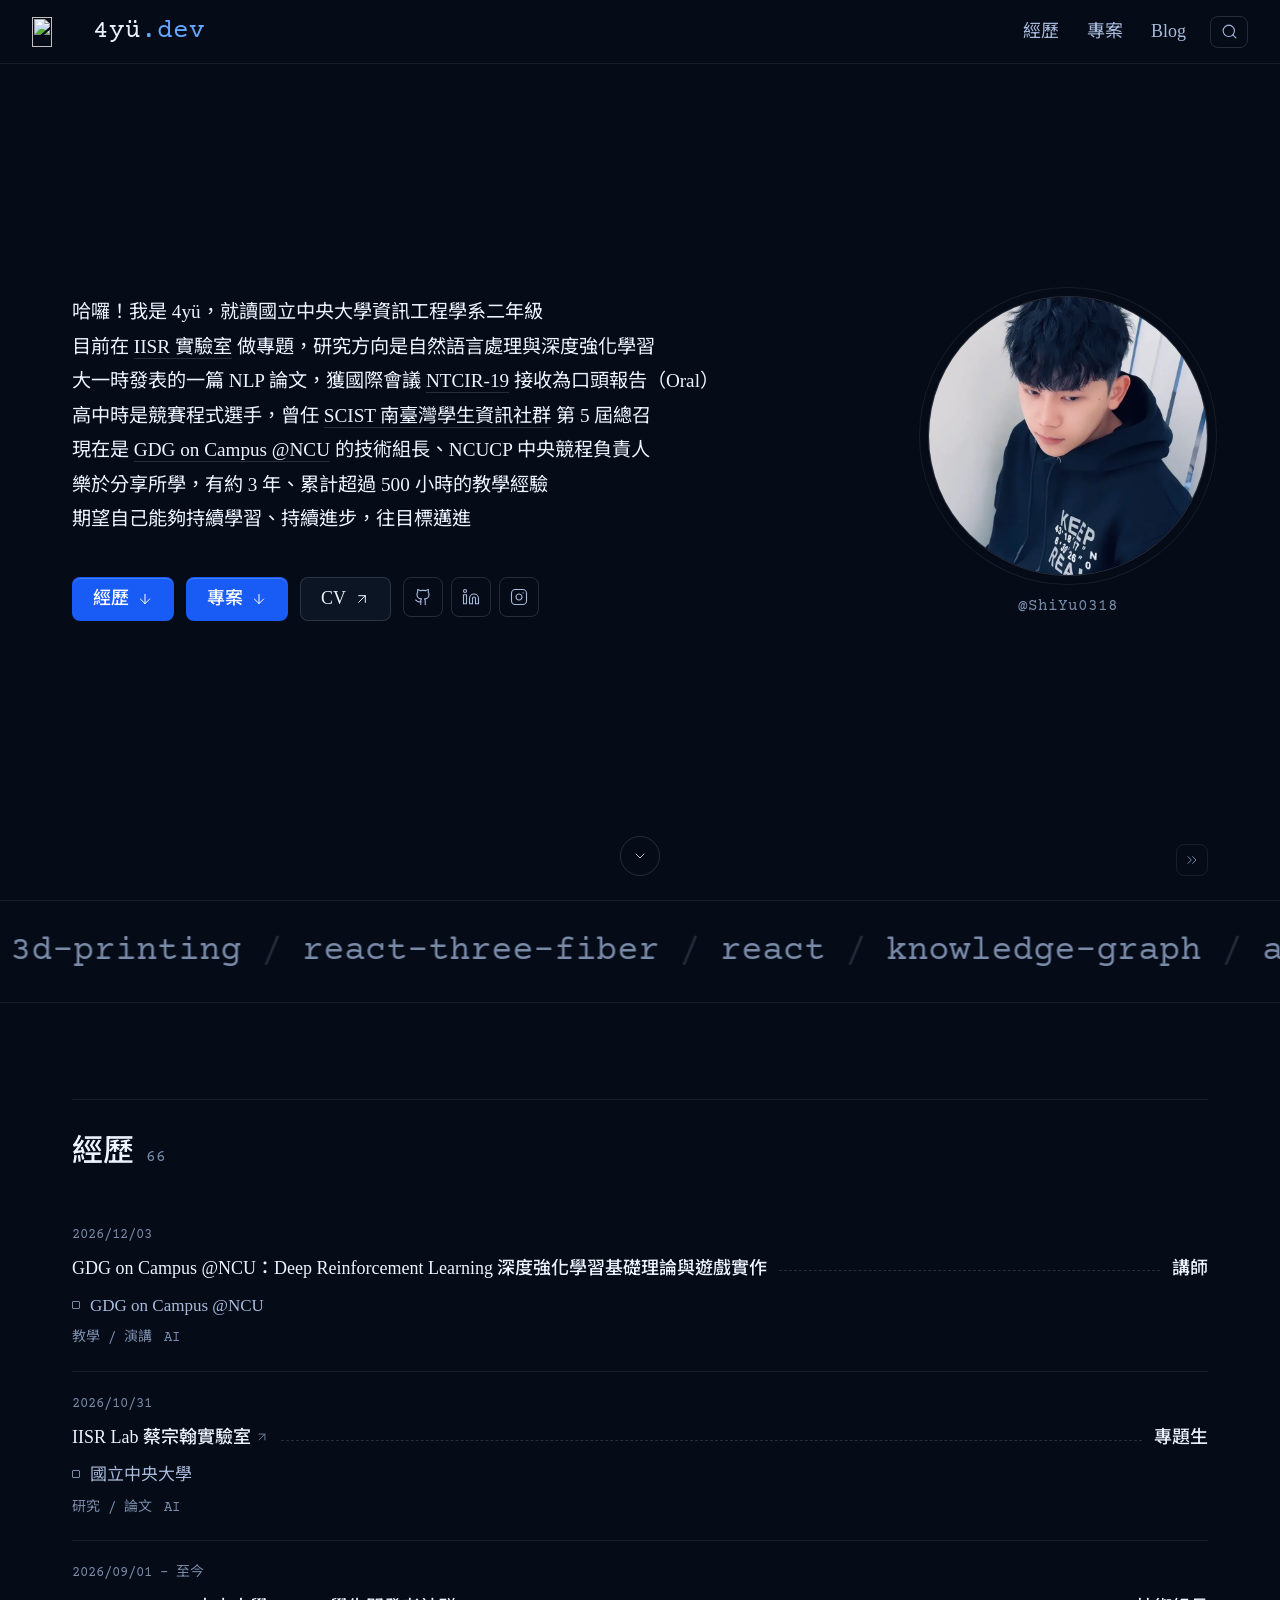
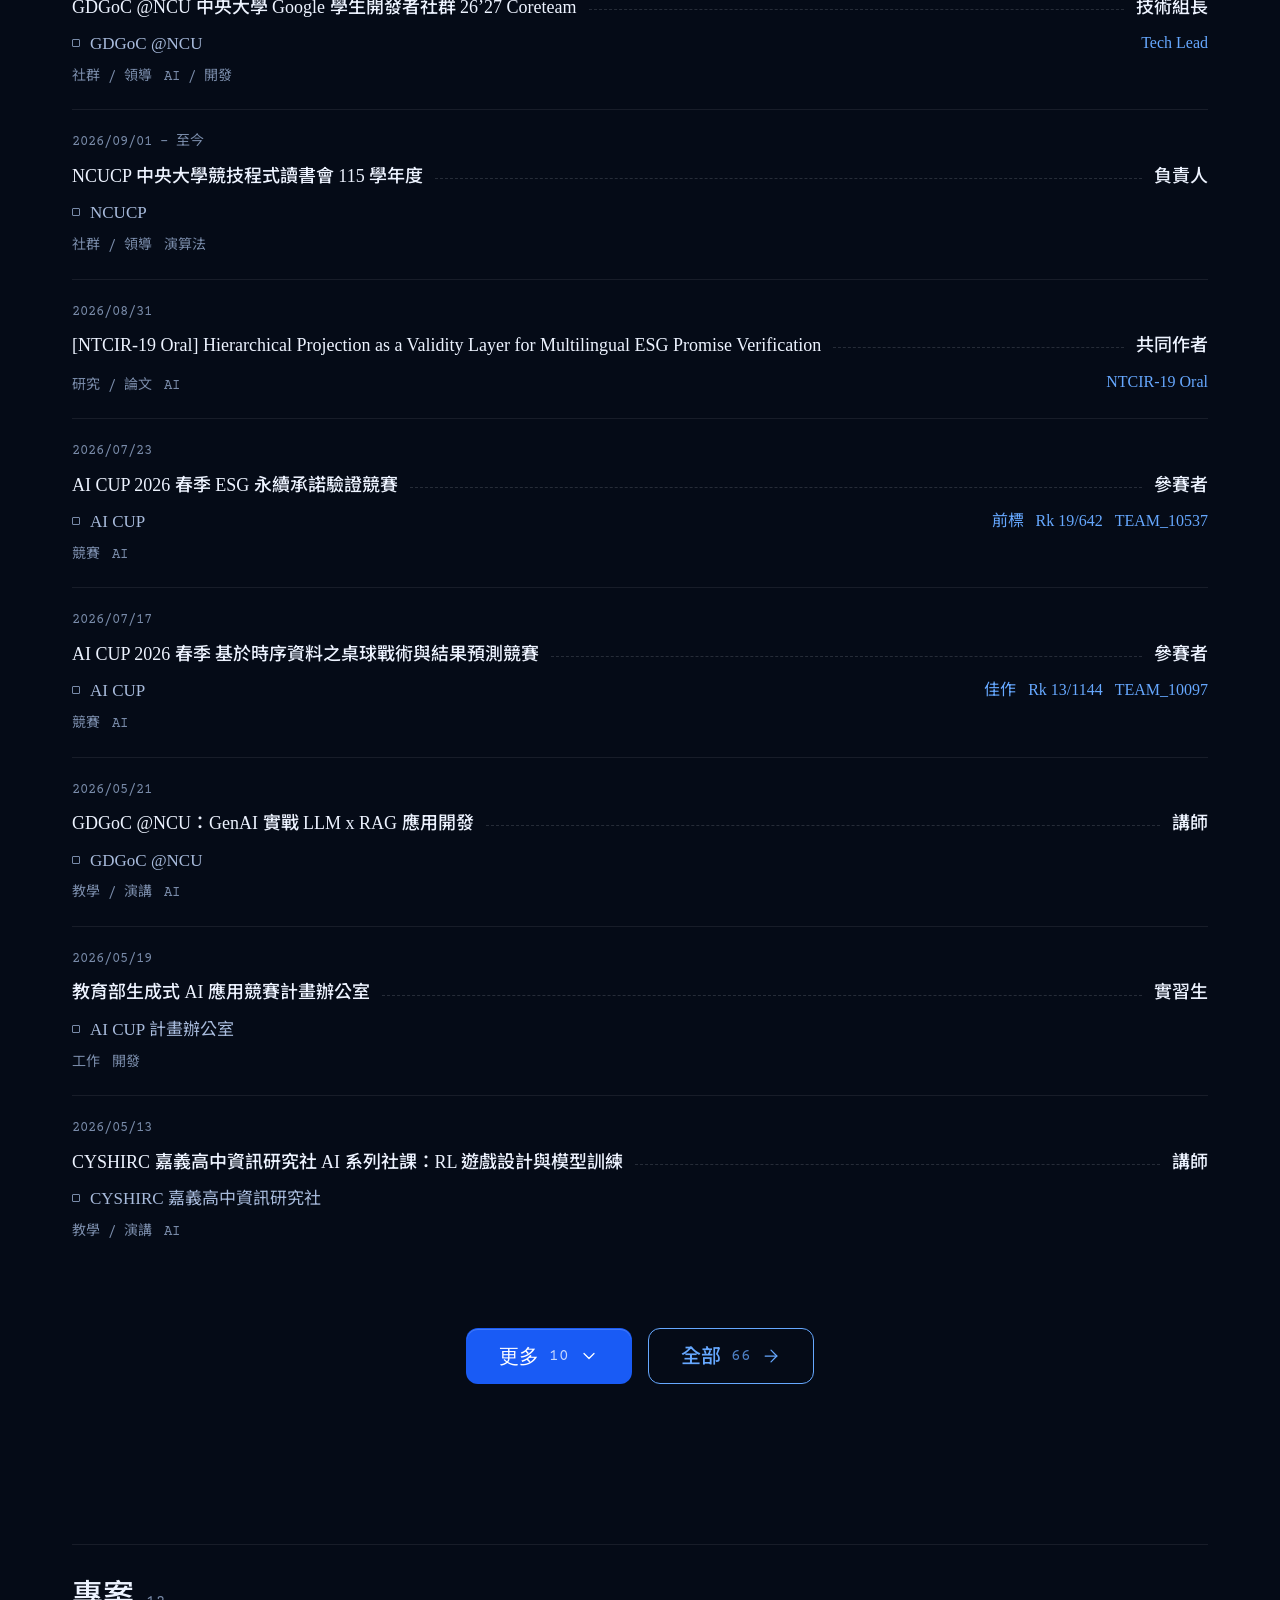
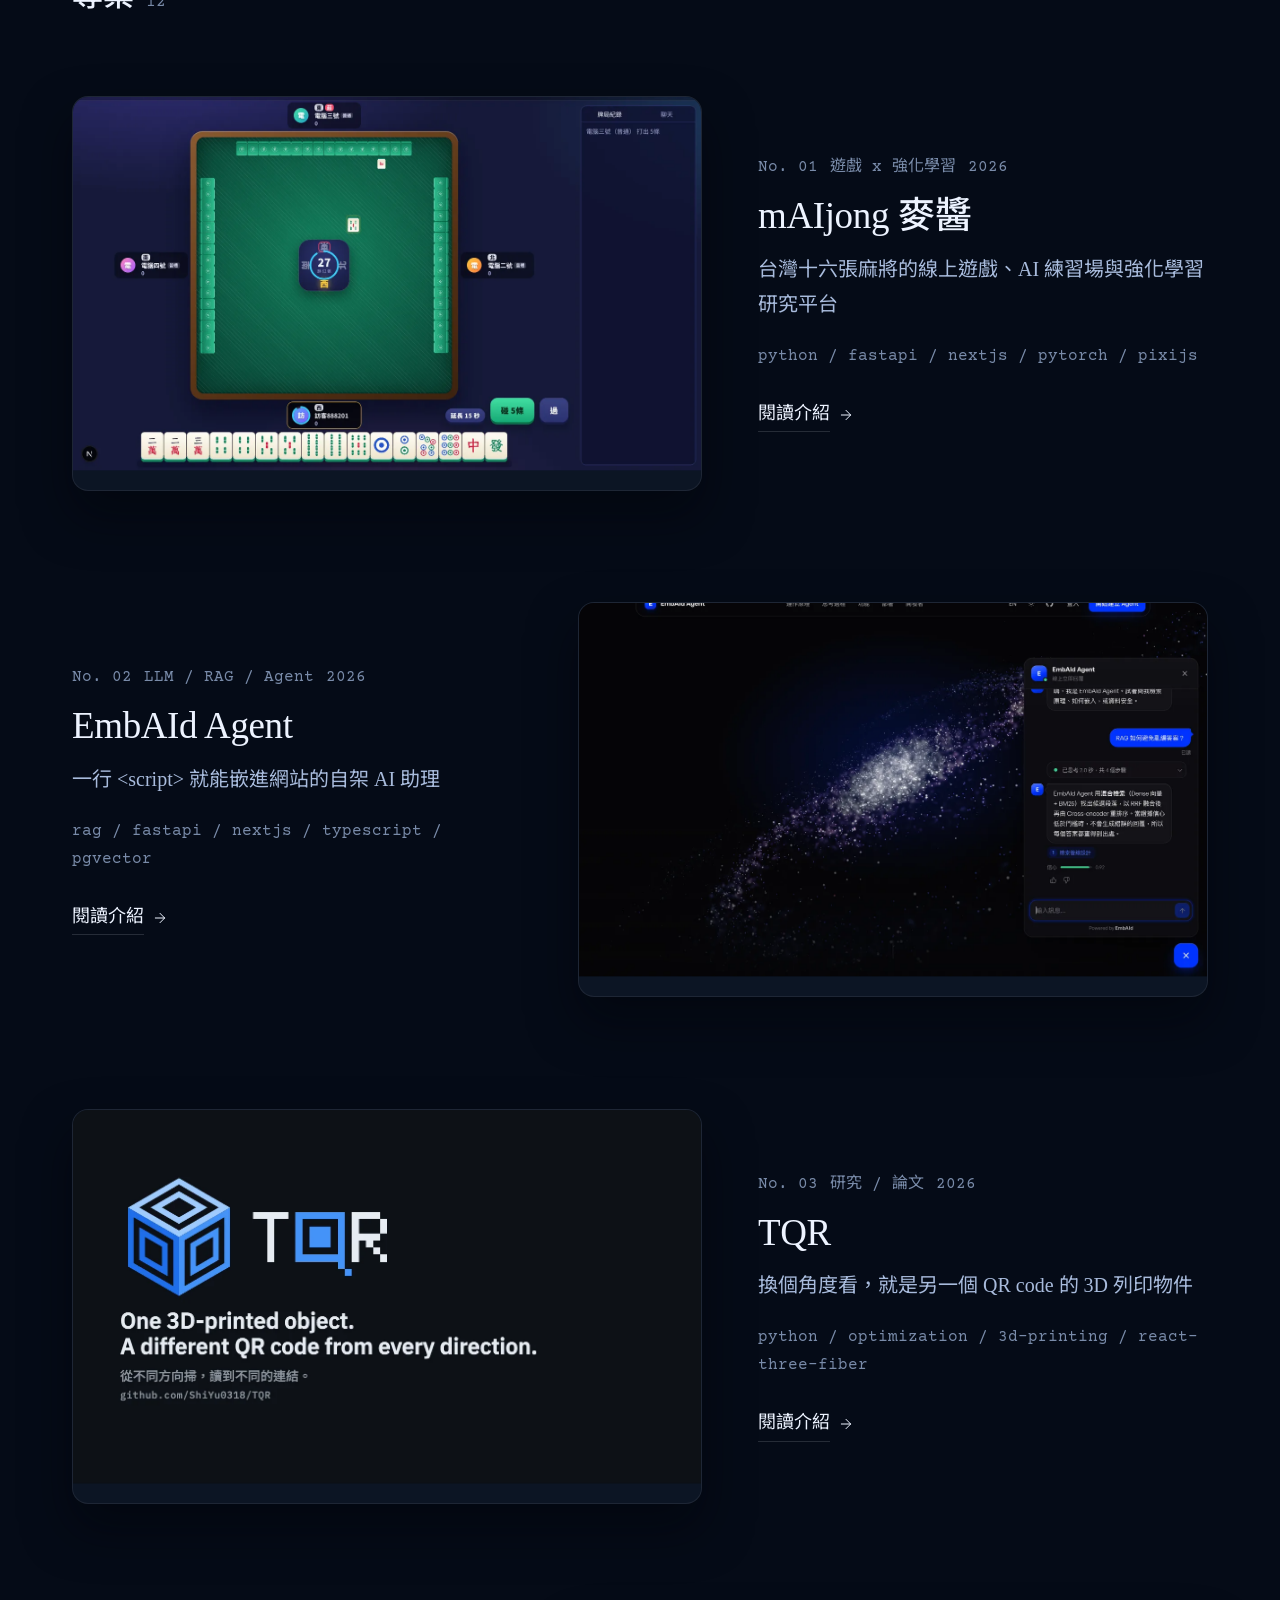
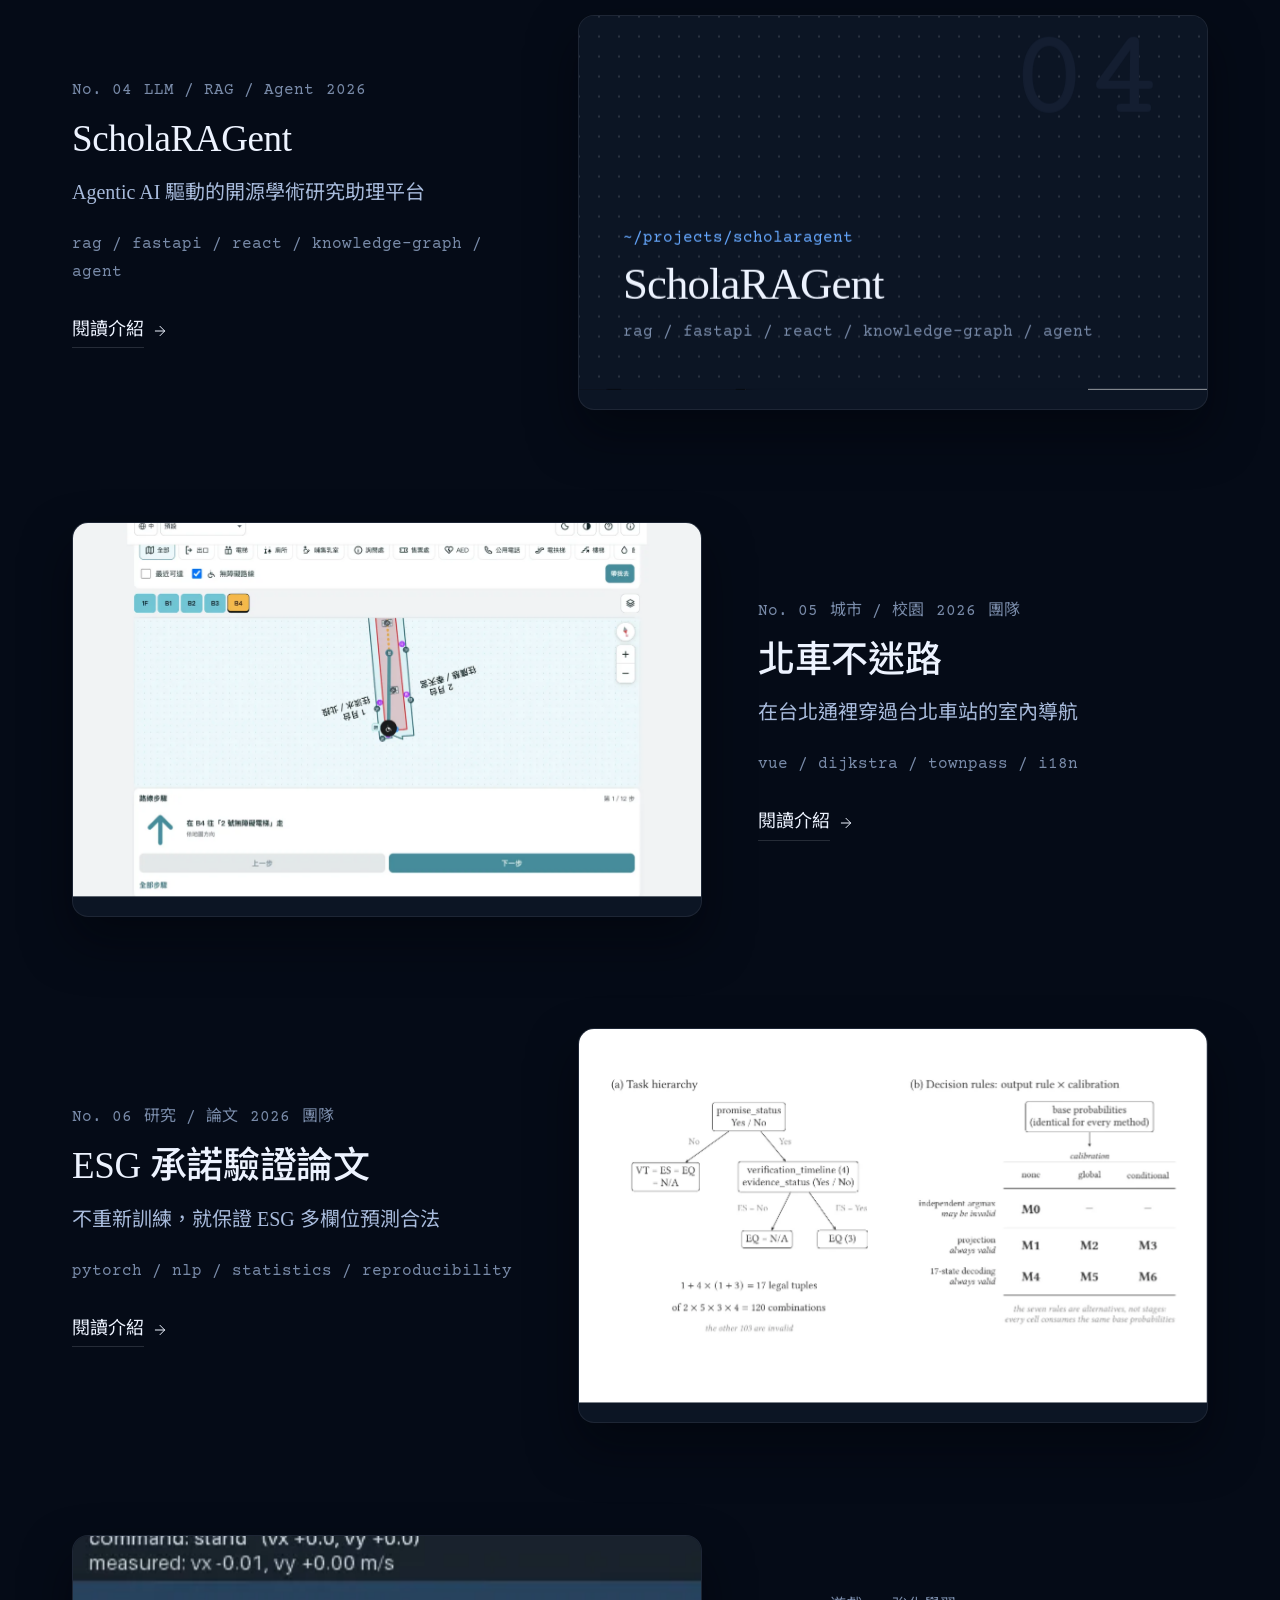
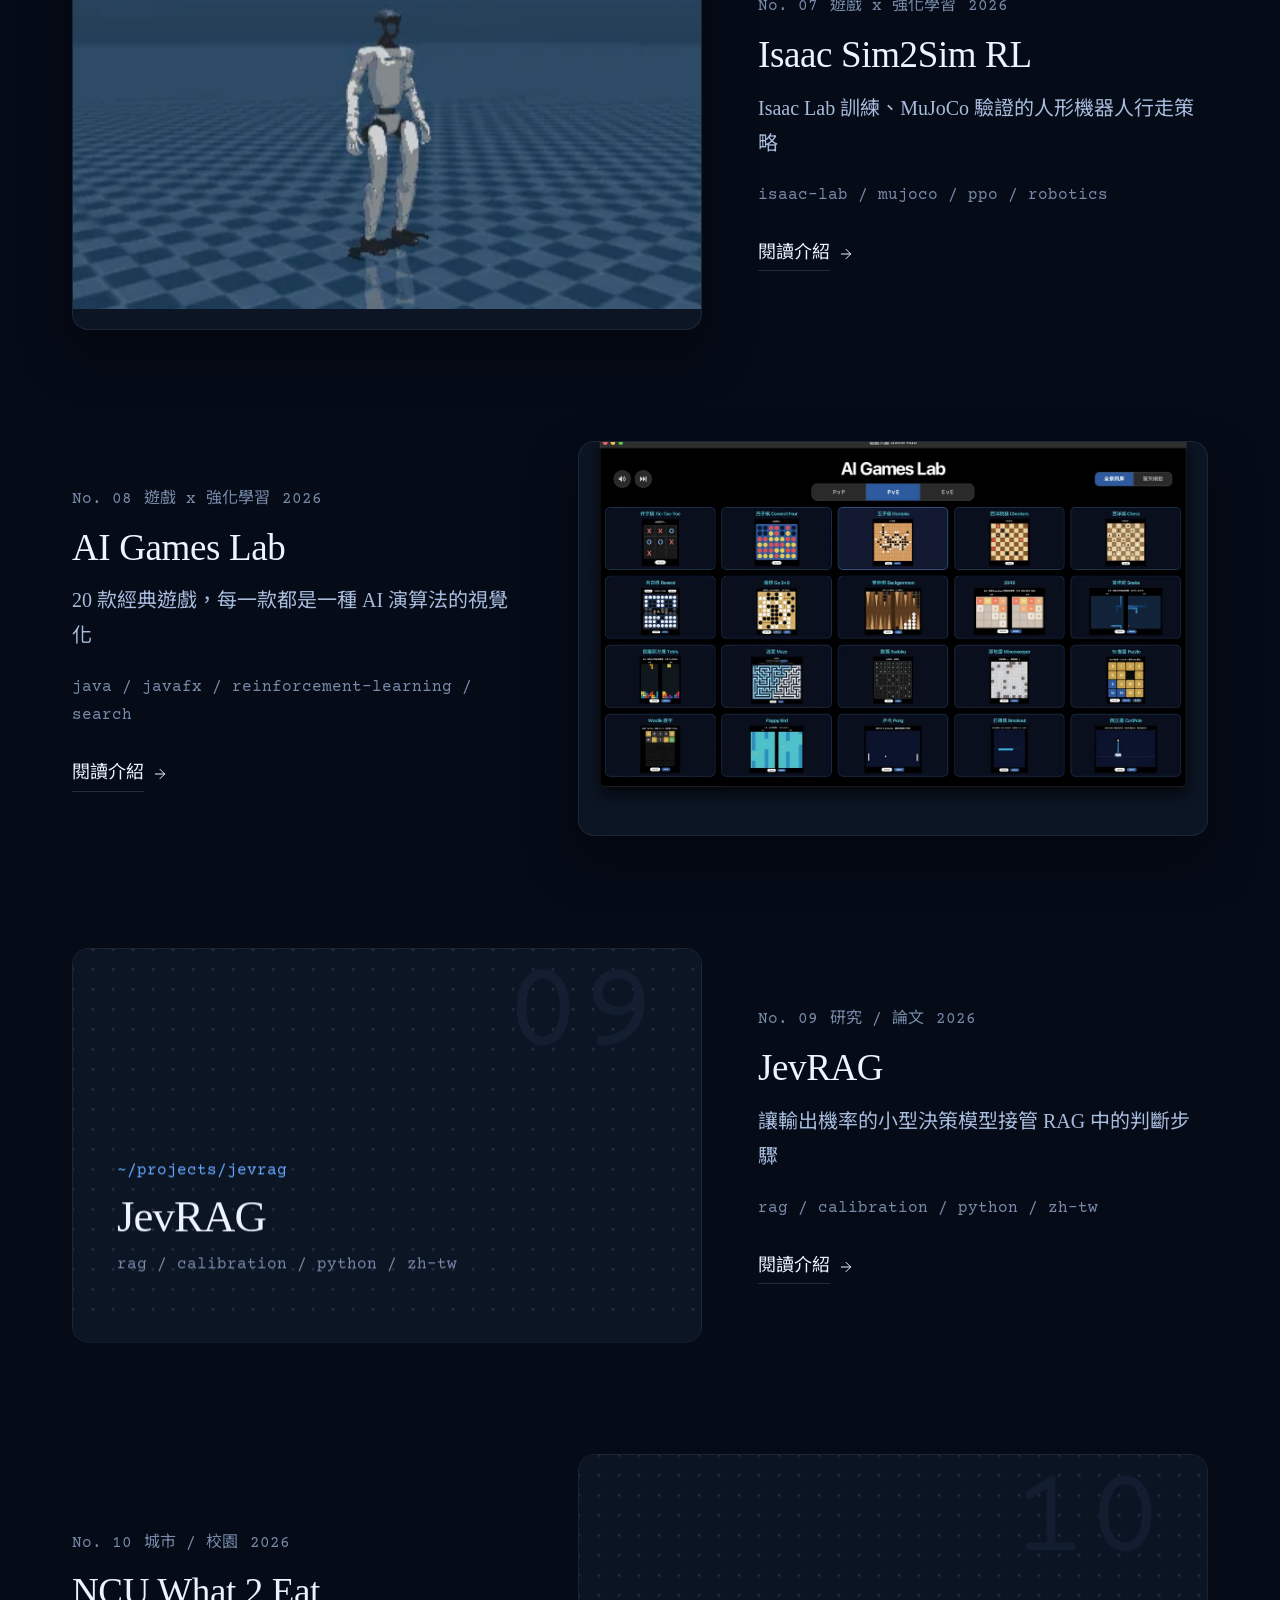
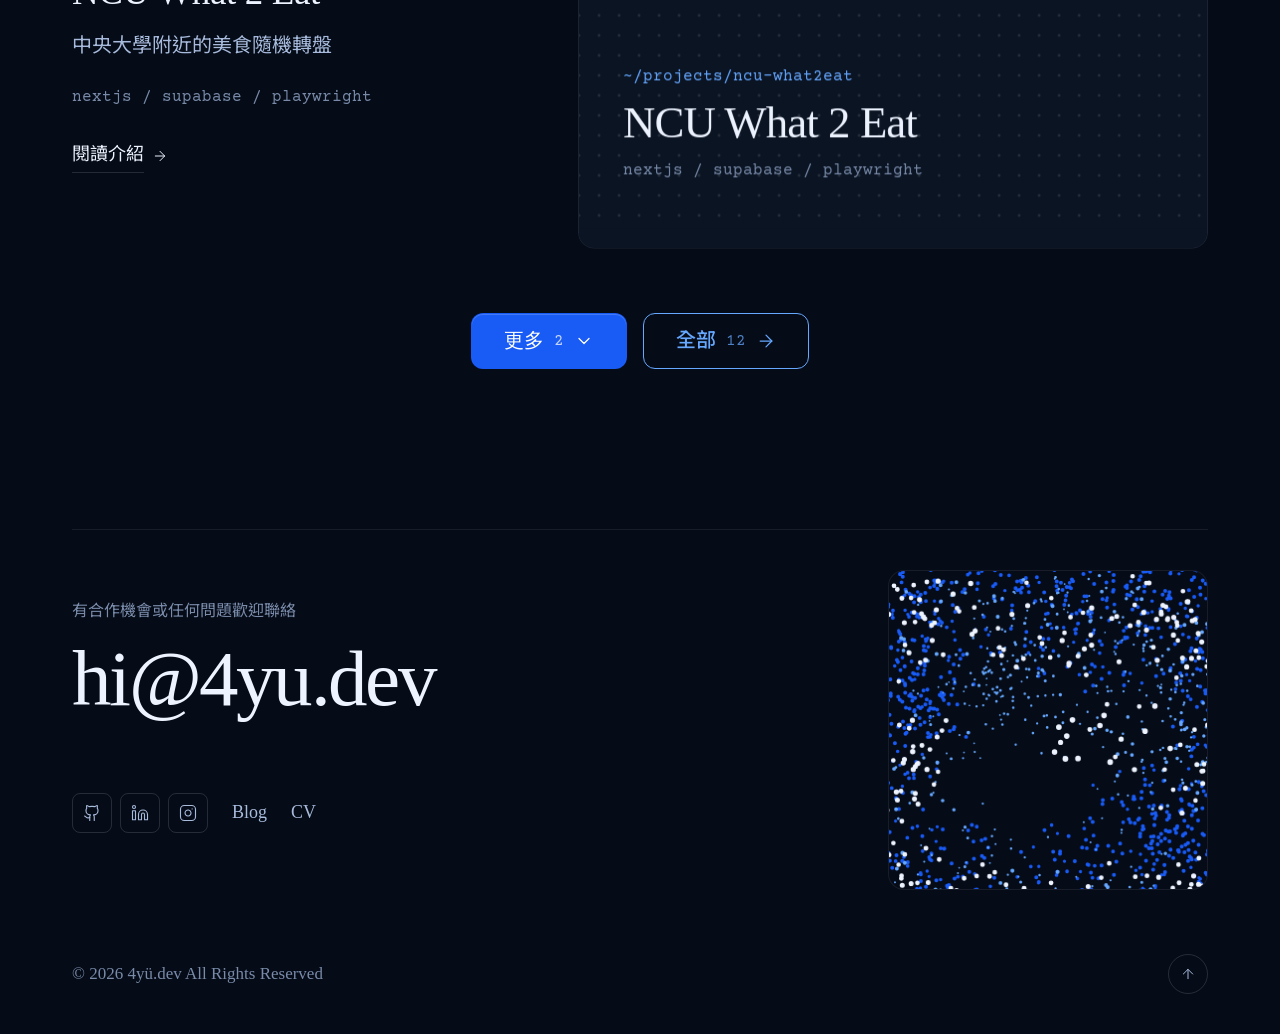
==== index.html @ 5d116c45 "brand: 4yü.dev with the blog's logo (header, curtain, favicon, loader, titles); larger search box wi" ====
<!DOCTYPE html>
<html lang="zh-Hant">
<head>
  <meta charset="UTF-8">
  <meta name="viewport" content="width=device-width, initial-scale=1">
  <title>4yü.dev</title>
  <meta name="description" content="4yü（ShiYu0318）的專案：強化學習、RAG、AI Agent、研究、城市與校園工具、教學。">
  <meta name="theme-color" content="#050b17">
  <link rel="icon" href="favicon.ico" sizes="any">
  <link rel="icon" type="image/png" href="content/img/profile/favicon-32.png" sizes="32x32">
  <link rel="apple-touch-icon" href="content/img/profile/favicon-180.png">
  <link rel="preconnect" href="https://fonts.googleapis.com">
  <link rel="stylesheet" href="https://fonts.googleapis.com/css2?family=Courier+Prime&family=Noto+Sans+TC:wght@400;500&family=Tinos&display=swap">
  <link rel="stylesheet" href="assets/style.css">
  <script>/* 第一次進站：先蓋住畫面，等 app.js 的點陣加載動畫接手（AGENTS.md §6.5） */try{if(!sessionStorage.getItem("loaded")&&!matchMedia("(prefers-reduced-motion: reduce)").matches)document.documentElement.classList.add("is-loading")}catch(e){}</script>
</head>
<body class="page-home">
  <div class="progress" aria-hidden="true"></div>
  <div class="curtain" aria-hidden="true"><span class="wordmark"><img class="wordmark-logo" src="content/img/profile/logo.webp" alt="" width="243" height="144"><span>4yü<span class="wordmark-tld">.dev</span></span></span></div>
  <div class="cursor" aria-hidden="true"><span class="cursor-dot"></span><span class="cursor-ring"><span class="cursor-label"></span></span></div>
  <header class="site-header">
    <a class="wordmark" href="index.html" aria-label="4yü.dev 首頁"><img class="wordmark-logo" src="content/img/profile/logo.webp" alt="" width="243" height="144"><span>4yü<span class="wordmark-tld">.dev</span></span></a>
    <nav class="nav" aria-label="主要連結">
      <span class="nav-hover" aria-hidden="true"></span>
      <a href="experience.html">經歷</a>
      <a href="projects.html">專案</a>
      <a href="https://blog.4yu.dev">Blog</a>
      <button class="search-trigger" type="button" data-palette-open aria-label="搜尋專案（⌘K）" title="搜尋專案（⌘K）"><svg class="icon" viewBox="0 0 24 24" aria-hidden="true"><circle cx="11" cy="11" r="8"/><path d="m21 21-4.3-4.3"/></svg></button>
    </nav>
  </header>

  <main>
    <section id="hero" class="hero" aria-label="自我介紹"></section>

    <div class="marquee" aria-hidden="true"><div class="marquee-track"></div></div>

    <section id="experience" class="exp-preview" aria-labelledby="exp-title">
      <div class="projects-head">
        <h2 id="exp-title">經歷 <span id="exp-count" class="meta"></span></h2>
      </div>
      <ol id="exp-latest" class="exp-list"></ol>
      <div class="section-more">
        <button id="exp-more" class="button primary" type="button">更多<span class="more-count count"></span><svg class="icon" viewBox="0 0 24 24" aria-hidden="true"><path d="m6 9 6 6 6-6"/></svg></button>
        <a class="button button-all" href="experience.html">全部<span class="all-count count"></span><svg class="icon" viewBox="0 0 24 24" aria-hidden="true"><path d="M5 12h14"/><path d="m12 5 7 7-7 7"/></svg></a>
      </div>
    </section>

    <section id="projects" class="projects" aria-labelledby="projects-title">
      <div class="projects-head">
        <h2 id="projects-title">專案 <span id="project-count" class="meta"></span></h2>
      </div>
      <div id="home-projects" class="view lead"></div>
      <div class="section-more">
        <button id="projects-more" class="button primary" type="button">更多<span class="more-count count"></span><svg class="icon" viewBox="0 0 24 24" aria-hidden="true"><path d="m6 9 6 6 6-6"/></svg></button>
        <a class="button button-all" href="projects.html">全部<span class="all-count count"></span><svg class="icon" viewBox="0 0 24 24" aria-hidden="true"><path d="M5 12h14"/><path d="m12 5 7 7-7 7"/></svg></a>
      </div>
    </section>
  </main>

  <footer id="contact" class="site-footer"></footer>

  <dialog id="palette" class="palette" aria-label="搜尋專案">
    <div class="palette-field"><svg class="icon" viewBox="0 0 24 24" aria-hidden="true"><circle cx="11" cy="11" r="8"/><path d="m21 21-4.3-4.3"/></svg><input id="palette-input" type="search" placeholder="搜尋專案、技術或領域" autocomplete="off" aria-controls="palette-list"><kbd class="palette-kbd" aria-label="快捷鍵 Command K">⌘K</kbd></div>
    <ul id="palette-list" class="palette-list" role="listbox"></ul>
    <p class="palette-hint meta"><kbd>↑</kbd><kbd>↓</kbd> 選擇　<kbd>Enter</kbd> 開啟　<kbd>Esc</kbd> 關閉</p>
  </dialog>

  <script src="assets/vendor/gsap.min.js" defer></script>
  <script src="assets/vendor/ScrollTrigger.min.js" defer></script>
  <script src="assets/vendor/SplitText.min.js" defer></script>
  <script src="assets/vendor/ScrambleTextPlugin.min.js" defer></script>
  <script src="assets/vendor/lenis.min.js" defer></script>
  <script src="assets/vendor/Flip.min.js" defer></script>
  <script src="assets/app.js" defer></script>
</body>
</html>
---- assets/style.css ----
/* =========================================================
   4yü/專案：全站唯一樣式表
   方向：安靜、精確、像實驗室筆記；配色取自 GitHub 頭像（黑貓 × 電光藍）
   外框安靜，動態集中在幾個有意義的地方（見 AGENTS.md §6）
   ========================================================= */

/* ---------- 1. 設計變數 ---------- */
:root {
  /* 中性色階：黑貓的黑，帶一點深藍（色相統一約 219°，不偏紫） */
  --bg: #050b17;
  --surface: #0c1524;
  --raised: #141e31;
  --line: rgba(237, 243, 255, .08);
  --line-strong: rgba(237, 243, 255, .14);

  /* 文字三種角色：眼睛的白、字幕的淡藍白 */
  --text: #edf3ff;
  --text-2: #a8bbdc;
  --muted: #798ba9;

  /* 頭像背景的電光藍：填色用（主要按鈕、頁尾點陣頭像、閱讀進度） */
  --brand: #195bf5;
  --brand-hover: #3370ff;
  --on-brand: #ffffff;
  /* 電光藍提亮，給文字用的強調色 */
  --accent: #66a8ff;
  --wip: #e0b866;

  --button-highlight: inset 0 1px 0 rgba(255, 255, 255, .18);
  --image-shadow: 0 24px 48px rgba(0, 3, 10, .5);
  --float-shadow: 0 16px 40px rgba(0, 3, 10, .55);
  --scrim: rgba(2, 6, 14, .72);

  /* 英文 Times New Roman（沒有安裝的裝置用字形相同的 Tinos），中文思源黑體 */
  --font-sans: "Times New Roman", Tinos, Times, "Noto Sans TC", "PingFang TC", "Microsoft JhengHei", sans-serif;
  /* 等寬：打字機風格的 Courier Prime，0 是乾淨的橢圓，沒有斜線或點；中文落到思源黑體 */
  --font-mono: "Courier Prime", "Courier New", "Noto Sans TC", monospace;

  --r-tag: 6px;
  --r-control: 8px;
  --r-card: 16px;

  --ease: cubic-bezier(0.22, 1, 0.36, 1);
  --page: 1200px;
  --gutter: 32px;
  color-scheme: dark;
}


/* ---------- 2. 基礎 ---------- */
* { box-sizing: border-box; }
html { scroll-padding-top: 80px; }
html, body { overflow-x: clip; }
body {
  margin: 0;
  background: var(--bg);
  color: var(--text);
  font-family: var(--font-sans);
  font-size: 18px;
  line-height: 1.75;
  -webkit-font-smoothing: antialiased;
}
a { color: var(--text); text-decoration-color: var(--line-strong); text-underline-offset: 4px; transition: color 150ms var(--ease), text-decoration-color 150ms var(--ease); }
a:hover { color: var(--accent); text-decoration-color: currentColor; }
:focus-visible { outline: 2px solid var(--accent); outline-offset: 2px; border-radius: 4px; }
img { max-width: 100%; display: block; }
kbd {
  font-family: var(--font-mono); font-size: 14px; line-height: 1;
  padding: 3px 6px; border-radius: 4px; color: var(--text-2);
  background: var(--raised); border: 1px solid var(--line-strong);
}
.part + .part { margin-left: 12px; }
.meta { color: var(--muted); font-family: var(--font-mono); font-size: 16px; font-variant-numeric: tabular-nums; }
.stack { color: var(--muted); font-family: var(--font-mono); font-size: 16px; }
.loading { color: var(--muted); }
[hidden] { display: none !important; }
.sr-only { position: absolute; width: 1px; height: 1px; padding: 0; margin: -1px; overflow: hidden; clip: rect(0 0 0 0); white-space: nowrap; border: 0; }

/* 閱讀 / 捲動進度：頁面頂端一條電光藍細條 */
.progress { position: fixed; top: 0; left: 0; right: 0; height: 2px; z-index: 50; background: var(--brand); transform: scaleX(0); transform-origin: 0 50%; pointer-events: none; }

/* ---------- 3. 頁首 / 頁尾 ---------- */
.site-header {
  position: sticky; top: 0; z-index: 30;
  height: 64px; padding: 0 var(--gutter);
  display: flex; align-items: center; justify-content: space-between;
  background: var(--bg);
  border-bottom: 1px solid var(--line);
}
.wordmark { font-family: var(--font-mono); font-size: 26px; line-height: 1; font-weight: 500; text-decoration: none; color: var(--text); letter-spacing: 0; }
.wordmark { display: inline-flex; align-items: center; gap: 10px; }
.wordmark-logo { height: 30px; width: auto; display: block; }
.wordmark-tld { color: var(--accent); }
.wordmark:hover { color: var(--text); }
.nav { position: relative; display: flex; align-items: center; gap: 4px; font-size: 18px; }
.nav > a, .nav > button {
  position: relative; z-index: 1; height: 32px; padding: 0 12px;
  display: inline-flex; align-items: center; gap: 8px;
  color: var(--text-2); text-decoration: none; border-radius: var(--r-control);
  font: inherit; background: transparent; border: 0; cursor: pointer;
  transition: color 150ms var(--ease);
}
.nav > a:hover, .nav > button:hover { color: var(--text); }
/* 流體 hover：一塊底色跟著游標滑到目前的連結 */
.nav-hover { position: absolute; left: 0; top: 50%; height: 32px; width: 0; margin-top: -16px; border-radius: var(--r-control); background: var(--raised); opacity: 0; pointer-events: none; }
.search-trigger { border: 1px solid var(--line-strong) !important; margin-left: 8px; width: 38px; padding: 0 !important; justify-content: center; }
.search-trigger .icon { width: 17px; height: 17px; }

.site-footer { max-width: var(--page); margin: 160px auto 0; padding: 0 var(--gutter) 40px; }
.contact {
  padding-top: 40px; border-top: 1px solid var(--line);
  display: grid; grid-template-columns: minmax(0, 1fr) 320px; grid-template-areas: "mail field" "links field";
  column-gap: 64px; row-gap: 32px; align-items: end;
}
.contact > div:first-child { grid-area: mail; align-self: center; }
.contact .meta { margin: 0 0 12px; }
.contact-mail {
  font-size: clamp(35px, 6.6vw, 79px); line-height: 1.05; font-weight: 500; letter-spacing: -0.03em;
  text-decoration: none; display: inline-block; padding: 0; background: none; border: 0; color: var(--text); cursor: pointer; font-family: inherit;
  transition: color 150ms var(--ease);
}
.contact-mail:hover { color: var(--accent); }
.contact-links { grid-area: links; align-self: start; display: flex; flex-wrap: wrap; align-items: center; gap: 24px; font-size: 18px; }
.contact-links .icon-btn:hover { color: var(--accent); }
.contact-links a { color: var(--text-2); text-decoration: none; }
.contact-links a:hover { color: var(--text); }

/* 點陣頭像：GitHub 頭像的黑貓，用點畫成；游標靠近時散開 */
.dotfield { grid-area: field; margin: 0; }
.dotfield-frame { position: relative; aspect-ratio: 1; border-radius: var(--r-card); overflow: hidden; border: 1px solid var(--line); background: var(--bg); }
.dotfield canvas { position: absolute; inset: 0; width: 100%; height: 100%; cursor: crosshair; }
.footer-base { margin-top: 64px; display: flex; justify-content: space-between; align-items: center; gap: 16px; flex-wrap: wrap; color: var(--muted); font-size: 17px; }
.footer-base a { color: var(--text-2); }

/* ---------- 4. 按鈕 ---------- */
.button {
  height: 44px; padding: 0 20px; display: inline-flex; align-items: center; gap: 8px;
  border-radius: var(--r-control); font-size: 18px; font-weight: 500; text-decoration: none;
  border: 1px solid var(--line-strong); color: var(--text); background: var(--surface);
  transition: background-color 150ms var(--ease), transform 120ms var(--ease);
}
.button:hover { background: var(--raised); color: var(--text); }
.button:active { transform: scale(.98); }
.button.primary { background: var(--brand); color: var(--on-brand); border-color: transparent; box-shadow: var(--button-highlight); }
.button.primary:hover { background: var(--brand-hover); color: var(--on-brand); }
.button svg, .icon { width: 16px; height: 16px; stroke: currentColor; stroke-width: 1.5; fill: none; stroke-linecap: round; stroke-linejoin: round; flex: none; }

/* 只有圖示的按鈕：社群連結（GitHub、LinkedIn、Instagram） */
.socials { display: inline-flex; gap: 8px; }
.icon-btn {
  width: 40px; height: 40px; display: inline-grid; place-items: center; flex: none;
  border: 1px solid var(--line-strong); border-radius: var(--r-control); color: var(--text-2);
  transition: color 150ms var(--ease), border-color 150ms var(--ease), background-color 150ms var(--ease);
}
.icon-btn .icon { width: 18px; height: 18px; }
.icon-btn:hover { color: var(--accent); border-color: var(--accent); background: var(--surface); }

/* ---------- 5. 首頁：自我介紹 ---------- */
main { display: block; overflow-x: clip; }  /* 左右滑入時不要撐出水平捲軸 */
/* 首屏：導覽列以下剛好填滿一個畫面高度 */
.hero {
  max-width: var(--page); margin: 0 auto; padding: 64px var(--gutter) 112px;
  min-height: calc(100vh - 64px); min-height: calc(100svh - 64px);
  display: grid; grid-template-columns: minmax(0, 1fr) auto; gap: 80px; align-items: center; align-content: center;
}
.hero h1 {
  font-size: clamp(40px, 5.3vw, 66px); line-height: 1.15; font-weight: 500;
  letter-spacing: -0.02em; margin: 0 0 28px;
}
.hero h1 .line { overflow: hidden; padding-bottom: .06em; }
.hero .bio { font-size: clamp(18px, 1.5vw, 20px); line-height: 1.8; color: var(--text); max-width: 48rem; text-wrap: pretty; margin: 0 0 40px; }
.hero-actions { display: flex; flex-wrap: wrap; gap: 12px; }

.hero .bio p { margin: 0; text-wrap: pretty; }
/* 自我介紹一句一行；手機版一句折成兩行時，句與句之間多一點間距 */
.hero .bio-line { display: block; }
/* 連結名稱不要被拆到兩行 */
.hero .bio a { white-space: nowrap; }
.hero .bio p + p { margin-top: 0.9em; }
.hero .bio a { color: var(--text); text-decoration: underline; text-decoration-color: var(--line-strong); text-underline-offset: 5px; transition: color 150ms var(--ease), text-decoration-color 150ms var(--ease); }
.hero .bio a:hover { color: var(--accent); text-decoration-color: var(--accent); }

/* 人像：圓形小照片 */
.portrait { margin: 0; justify-self: center; display: grid; justify-items: center; gap: 16px; }
.portrait img {
  width: 280px; height: 280px; border-radius: 50%; object-fit: cover; object-position: 50% 30%;
  border: 1px solid var(--line-strong); box-shadow: 0 0 0 8px var(--bg), 0 0 0 9px var(--line);
}

/* ---------- 6. 首頁：專案 ---------- */
.projects { max-width: var(--page); margin: 0 auto; padding: 0 var(--gutter); }
.projects-head {
  display: flex; flex-wrap: wrap; align-items: center; justify-content: space-between; gap: 16px;
  padding-top: 24px; border-top: 1px solid var(--line); margin-bottom: 72px;
}
.controls { display: flex; flex-wrap: wrap; gap: 12px; }
.views button span { font-size: 17px; }
.projects-head h2 { font-size: 31px; font-weight: 500; margin: 0; display: flex; align-items: baseline; gap: 12px; }

.segmented { position: relative; display: flex; flex-wrap: wrap; gap: 4px; padding: 4px; background: var(--surface); border: 1px solid var(--line); border-radius: 12px; }
.segmented button {
  position: relative; z-index: 1;
  font: inherit; font-size: 17px; height: 36px; padding: 0 14px; cursor: pointer;
  display: inline-flex; align-items: center; gap: 6px;
  background: transparent; color: var(--text-2); border: 0; border-radius: var(--r-control);
  transition: color 150ms var(--ease);
}
.segmented button .count { font-family: var(--font-mono); font-size: 14px; color: var(--muted); }
.segmented button:hover { color: var(--text); }
.segmented button[aria-selected="true"], .segmented button[aria-checked="true"] { color: var(--text); }
/* 選取中的底色會滑到被點的按鈕 */
.segmented .thumb { position: absolute; z-index: 0; top: 4px; left: 0; height: 36px; width: 0; border-radius: var(--r-control); background: var(--raised); box-shadow: inset 0 0 0 1px var(--line-strong); }

/* 精選：圖文交錯的大列 */
.lead { display: grid; gap: 112px; }
.feature { display: grid; grid-template-columns: minmax(0, 7fr) minmax(0, 5fr); gap: 56px; align-items: center; text-decoration: none; color: var(--text); }
.feature:nth-child(even) { grid-template-columns: minmax(0, 5fr) minmax(0, 7fr); }
.feature:nth-child(even) .feature-shot { order: 2; }
.feature:hover { color: var(--text); }
.feature-shot { border-radius: var(--r-card); overflow: hidden; border: 1px solid var(--line); background: var(--surface); box-shadow: var(--image-shadow); }
.feature-shot img { width: 100%; height: auto; aspect-ratio: 16 / 10; object-fit: cover; object-position: top; transform-origin: 50% 0; }
.feature-shot .gen-cover { padding: 7%; }
.feature h3 { font-size: 37px; line-height: 1.25; font-weight: 500; margin: 12px 0; letter-spacing: -0.01em; }
.feature p { color: var(--text-2); margin: 0 0 20px; font-size: 20px; }
.feature p.meta, .feature p.stack { font-size: 16px; color: var(--muted); }
.feature .stack { margin: 0 0 28px; }
.feature p.meta { margin: 0; }
.read-more { display: inline-flex; align-items: center; gap: 8px; font-size: 18px; color: var(--text); }
.read-more .icon { }
.read-more span { border-bottom: 1px solid var(--line-strong); padding-bottom: 2px; transition: border-color 150ms var(--ease), color 150ms var(--ease); }
.feature:hover .read-more { color: var(--accent); }
.feature:hover .read-more span { border-color: var(--accent); }
.feature:hover .read-more .icon { transform: translateX(4px); }

/* 矩陣：全部專案排成一整面，一眼看完 */
.grid { display: grid; grid-template-columns: repeat(auto-fill, minmax(260px, 1fr)); gap: 32px 24px; }
.tile { display: flex; flex-direction: column; text-decoration: none; color: var(--text); }
.tile:hover { color: var(--text); }
.tile-shot { border-radius: 12px; overflow: hidden; border: 1px solid var(--line); background: var(--surface); transition: border-color 150ms var(--ease); }
.tile:hover .tile-shot { border-color: var(--line-strong); }
.tile-shot img, .tile-shot .gen-cover { width: 100%; aspect-ratio: 16 / 10; object-fit: cover; object-position: top; transition: transform 600ms var(--ease); }
.tile:hover .tile-shot img, .tile:hover .tile-shot .gen-cover { transform: scale(1.04); }
.tile-text { padding-top: 16px; }
.tile-text .meta { margin: 0 0 4px; }
.tile h3 { font-size: 22px; font-weight: 500; margin: 0 0 4px; transition: color 150ms var(--ease); }
.tile:hover h3 { color: var(--accent); }
.tile p:not(.meta) { margin: 0; color: var(--text-2); font-size: 18px; line-height: 1.6; }

/* 沒有截圖時用程式畫的專案資訊卡 */
.gen-cover {
  position: relative; display: flex; flex-direction: column; justify-content: flex-end; gap: 8px;
  width: 100%; height: 100%; aspect-ratio: 16 / 10; padding: 8%; overflow: hidden;
  background-color: var(--surface);
  background-image: radial-gradient(var(--line-strong) 1px, transparent 1.5px);
  background-size: 20px 20px; background-position: 10px 10px;
}
.gc-path { font-family: var(--font-mono); font-size: 16px; color: var(--accent); }
.gc-title { font-size: clamp(28px, 3.5vw, 48px); font-weight: 500; line-height: 1.1; letter-spacing: -0.02em; color: var(--text); }
.gc-stack { font-family: var(--font-mono); font-size: 16px; color: var(--muted); }
.gc-no { position: absolute; top: 6%; right: 7%; font-family: var(--font-mono); font-size: clamp(53px, 9.9vw, 132px); line-height: 1; color: var(--raised); font-weight: 500; }
.tile .gen-cover { padding: 7%; }
.tile .gc-title { font-size: 25px; }
.tile .gc-path, .tile .gc-stack { font-size: 13px; }
.tile .gc-no { font-size: 70px; }

/* 索引：像筆記本目錄的條列，hover 時旁邊浮出截圖預覽 */
.index-head, .index a { display: grid; grid-template-columns: 64px minmax(0, 1fr) 160px 48px; gap: 24px; }
.index-head { padding: 0 16px 12px; border-bottom: 1px solid var(--line); color: var(--muted); font-family: var(--font-mono); font-size: 16px; }
.index-head span:last-child { text-align: right; }
.index { list-style: none; margin: 0; padding: 0; }
.index li { border-bottom: 1px solid var(--line); }
.index a {
  align-items: baseline; padding: 24px 16px; text-decoration: none; color: var(--text);
  transition: background-color 150ms var(--ease);
}
.index a:hover { background: var(--surface); color: var(--text); }
.index .title { font-size: 22px; font-weight: 500; display: inline-flex; align-items: baseline; gap: 10px; }
.index .team { font-family: var(--font-mono); font-size: 14px; color: var(--muted); font-weight: 400; }
.index .tagline { display: block; color: var(--text-2); font-size: 18px; margin-top: 4px; }
.index .cat { color: var(--text-2); font-size: 17px; }
.index .year { text-align: right; }
.index .no { transition: color 150ms var(--ease); }
.index a:hover .no { color: var(--accent); }
.empty { color: var(--muted); padding: 24px 16px; margin: 0; }

.preview {
  position: fixed; left: 0; top: 0; z-index: 40; width: 280px; pointer-events: none;
  border-radius: 12px; overflow: hidden; border: 1px solid var(--line-strong); background: var(--surface);
  box-shadow: var(--float-shadow); opacity: 0; transform: scale(.96);
}
.preview img, .preview .gen-cover { width: 100%; aspect-ratio: 16 / 10; object-fit: cover; object-position: top; }
.preview .gen-cover { padding: 7%; gap: 4px; }
.preview .gc-title { font-size: 23px; }
.preview .gc-path, .preview .gc-stack { font-size: 12px; }
.preview .gc-no { font-size: 62px; }

/* ---------- 7. 搜尋面板（⌘K） ---------- */
.palette {
  width: min(720px, calc(100vw - 32px)); max-height: min(600px, 80vh); margin: 14vh auto 0; padding: 0;
  color: var(--text); background: var(--surface); border: 1px solid var(--line-strong); border-radius: var(--r-card);
  box-shadow: var(--float-shadow); overflow: hidden;
}
.palette[open] { display: flex; flex-direction: column; animation: palette-in 220ms var(--ease); }
.palette::backdrop { background: var(--scrim); }
@keyframes palette-in { from { opacity: 0; transform: translateY(-8px) scale(.98); } }
/* 搜尋框：左邊放大鏡、右邊標出快捷鍵 ⌘K */
.palette-field { display: flex; align-items: center; gap: 14px; padding: 0 20px; border-bottom: 1px solid var(--line); }
.palette-field > .icon { width: 22px; height: 22px; color: var(--muted); }
.palette input {
  flex: 1; min-width: 0; font: inherit; font-size: 22px; height: 72px; padding: 0; color: var(--text);
  background: transparent; border: 0; outline: none;
}
.palette input::-webkit-search-cancel-button { display: none; }
.palette-kbd { flex: none; font-family: var(--font-mono); font-size: 15px; color: var(--text-2); padding: 4px 8px; border: 1px solid var(--line-strong); border-radius: var(--r-tag); }
.palette input::placeholder { color: var(--muted); }
.palette-list { list-style: none; margin: 0; padding: 8px; overflow-y: auto; flex: 1; }
.palette-list a { display: grid; grid-template-columns: 40px minmax(0, 1fr) auto; gap: 12px; align-items: baseline; padding: 10px 12px; border-radius: var(--r-control); text-decoration: none; color: var(--text); }
.palette-list a small { display: block; color: var(--text-2); font-size: 17px; }
.palette-list a[aria-selected="true"] { background: var(--raised); }
.palette-list .empty { padding: 16px 12px; }
.palette-hint { margin: 0; padding: 10px 20px; border-top: 1px solid var(--line); display: flex; align-items: center; gap: 6px; }

/* ---------- 8. 專案頁：標頭 ---------- */
.project-head { max-width: var(--page); margin: 0 auto; padding: 80px var(--gutter) 0; }
.project-head .meta { margin: 0 0 16px; }
.project-head h1 { font-size: clamp(40px, 5.5vw, 66px); line-height: 1.1; font-weight: 500; letter-spacing: -0.02em; margin: 0 0 16px; }
.project-head h1 .line { overflow: hidden; padding-bottom: .06em; }
.project-head .tagline { font-size: 22px; color: var(--text-2); margin: 0 0 32px; max-width: 40rem; }
.project-head .row { display: flex; flex-wrap: wrap; gap: 12px; align-items: center; }
.project-head .stack { margin-left: 12px; }
.project-cover { margin: 56px 0 0; width: fit-content; max-width: 100%; border-radius: var(--r-card); overflow: hidden; border: 1px solid var(--line); box-shadow: var(--image-shadow); }
.project-cover img { width: auto; max-width: 100%; max-height: 640px; object-fit: cover; object-position: top; }

/* ---------- 9. 專案頁：版面與目錄 ---------- */
.project-body {
  max-width: var(--page); margin: 0 auto; padding: 64px var(--gutter) 0;
  display: grid; grid-template-columns: 200px minmax(0, 720px); gap: 80px;
}
.toc { position: sticky; top: 96px; align-self: start; font-size: 17px; line-height: 1.5; }
.toc-title { color: var(--muted); font-size: 16px; margin-bottom: 12px; }
.toc ol { position: relative; list-style: none; margin: 0; padding: 0; border-left: 1px solid var(--line); }
.toc a { display: block; padding: 6px 0 6px 14px; color: var(--text-2); text-decoration: none; transition: color 150ms var(--ease); }
.toc li.lv3 a { padding-left: 26px; color: var(--muted); font-size: 16px; }
.toc a:hover, .toc a.active { color: var(--text); }
/* 目錄的目前位置：一條細線滑到目前章節 */
.toc-marker { position: absolute; left: -1px; top: 0; width: 1px; height: 0; background: var(--accent); transition: transform 240ms var(--ease), height 240ms var(--ease); }
.toc-toggle { display: none !important; }

/* ---------- 10. 專案頁：內文 ---------- */
.prose { font-size: 20px; }
.prose > h1:first-child { display: none; }
.prose h2 { font-size: 28px; font-weight: 500; margin: 72px 0 20px; padding-top: 24px; border-top: 1px solid var(--line); }
.prose h3 { font-size: 22px; font-weight: 500; margin: 40px 0 12px; }
.prose .anchor { margin-left: 8px; color: var(--muted); text-decoration: none; opacity: 0; transition: opacity 150ms var(--ease); }
.prose h2:hover .anchor, .prose h3:hover .anchor { opacity: 1; }
.prose p, .prose ul, .prose ol { margin: 0 0 20px; color: var(--text-2); }
.prose li { margin: 8px 0; }
.prose li::marker { color: var(--muted); }
.prose strong { color: var(--text); font-weight: 500; }
.prose a { color: var(--text); text-decoration: underline; text-decoration-color: var(--line-strong); }
.prose a:hover { color: var(--accent); text-decoration-color: currentColor; }
.prose img { margin: 8px 0 32px; border-radius: 12px; border: 1px solid var(--line); max-height: 720px; width: auto; }
.prose :not(pre) > code { font-family: var(--font-mono); font-size: .86em; background: var(--raised); color: var(--text); padding: 2px 6px; border-radius: var(--r-tag); }
.prose pre {
  position: relative; background: var(--surface); border: 1px solid var(--line);
  border-radius: 12px; padding: 20px; overflow-x: auto; margin: 0 0 24px;
  font-size: 17px; line-height: 1.7;
}
.prose pre code { font-family: var(--font-mono); background: none !important; padding: 0 !important; }
.copy-btn {
  position: absolute; top: 8px; right: 8px; height: 28px; padding: 0 12px; cursor: pointer;
  font: 13px var(--font-sans); color: var(--text-2); background: var(--raised);
  border: 1px solid var(--line); border-radius: var(--r-tag); opacity: 0;
  transition: opacity 150ms var(--ease), color 150ms var(--ease);
}
.prose pre:hover .copy-btn, .copy-btn:focus-visible { opacity: 1; }
.copy-btn:hover { color: var(--text); }
.prose table { width: 100%; border-collapse: collapse; margin: 0 0 32px; font-size: 18px; display: block; overflow-x: auto; font-variant-numeric: tabular-nums; }
.prose th, .prose td { padding: 12px 20px 12px 0; border-bottom: 1px solid var(--line); text-align: left; vertical-align: top; }
.prose th { color: var(--muted); font-weight: 400; font-size: 17px; white-space: nowrap; }
.prose td { color: var(--text-2); }
.prose td:first-child { color: var(--text); white-space: nowrap; }

/* ---------- 11. 提示框：SUMMARY / HIGHLIGHT / NOTE / WIP ---------- */
.lede { margin: 0 0 8px; }
.lede p { font-size: 24px; line-height: 1.7; color: var(--text); margin: 0; }
.callout { margin: 0 0 32px; padding: 4px 0 4px 20px; border-left: 2px solid var(--line-strong); }
.callout > :last-child { margin-bottom: 0; }
.callout-title { color: var(--text); font-weight: 500; margin-bottom: 4px; }
.callout-highlight { border-left-color: var(--accent); }
.callout-highlight .callout-title { color: var(--accent); }
.callout-wip { border-left-color: var(--wip); }
.callout-wip .callout-title { color: var(--wip); }

/* ---------- 12. 上一個 / 下一個 ---------- */
.pager { display: grid; grid-template-columns: 1fr 1fr; gap: 16px; margin-top: 96px; }
.pager a { padding: 20px 0; border-top: 1px solid var(--line-strong); text-decoration: none; color: var(--text); font-size: 21px; font-weight: 500; }
.pager a:hover { color: var(--accent); }
.pager .meta { display: block; margin-bottom: 4px; font-weight: 400; }
.pager .next { text-align: right; grid-column: 2; }
.error-box { border-left: 2px solid var(--wip); padding: 4px 0 4px 20px; color: var(--text-2); }

/* ---------- 13. 響應式 ---------- */
@media (max-width: 1000px) {
  .project-body { grid-template-columns: minmax(0, 1fr); gap: 0; }
  .toc {
    display: none; position: fixed; top: 64px; left: 0; right: 0; max-height: 60vh; overflow-y: auto;
    background: var(--surface); border-bottom: 1px solid var(--line); padding: 16px var(--gutter); z-index: 25;
  }
  .toc.open { display: block; }
  .toc-toggle { display: inline-flex !important; }
}
@media (max-width: 760px) {
  :root { --gutter: 20px; }
  .site-header .wordmark { font-size: 22px; gap: 8px; }
  .site-header .wordmark-logo { height: 26px; }
  .hero { grid-template-columns: 1fr; gap: 40px; padding: 40px var(--gutter) 104px; }
  .hero h1 { font-size: 35px; }
  .hero .bio { font-size: 16px; line-height: 1.7; }
  .hero .bio-line + .bio-line { margin-top: 8px; }
  .hero .bio a { white-space: normal; }
  .portrait { justify-self: start; order: -1; }
  .portrait img { width: 120px; height: 120px; box-shadow: none; }
  .portrait figcaption { display: none; }
  .feature, .feature:nth-child(even) { grid-template-columns: 1fr; gap: 24px; }
  .feature:nth-child(even) .feature-shot { order: 0; }
  .feature h3 { font-size: 29px; }
  .lead { gap: 72px; }
  .views button span { display: none; }
  .grid { grid-template-columns: repeat(2, minmax(0, 1fr)); gap: 24px 12px; }
  .tile h3 { font-size: 18px; }
  .tile p:not(.meta) { display: none; }
  .tile .gen-cover { gap: 4px; }
  .tile .gc-title { font-size: 20px; }
  .tile .gc-stack { display: none; }
  .tile .gc-path { font-size: 12px; }
  .tile .gc-no { font-size: 44px; }
  .projects-head { margin-bottom: 40px; }
  .index-head { display: none; }
  .index a { grid-template-columns: 32px minmax(0, 1fr); gap: 12px; padding: 20px 4px; }
  .index .cat, .index .year { display: none; }
  .project-head { padding-top: 48px; }
  .project-head .stack { margin-left: 0; flex-basis: 100%; }
  .pager { grid-template-columns: 1fr; }
  .pager .next { grid-column: 1; text-align: left; }
  .contact { grid-template-columns: 1fr; grid-template-areas: "mail" "links" "field"; }
  .dotfield { max-width: 320px; }
  .site-footer { margin-top: 112px; }
}

/* ---------- 14. 互動與動態（見 AGENTS.md §6.5） ---------- */

/* Lenis 平滑捲動 */
html.lenis, html.lenis body { height: auto; }
.lenis:not(.lenis-autoToggle).lenis-stopped { overflow: clip; }
.lenis [data-lenis-prevent] { overscroll-behavior: contain; }

/* 自訂游標：小點 + 跟隨的圓圈，移到專案上變成文字標籤 */
.cursor { position: fixed; inset: 0; z-index: 90; pointer-events: none; display: none; }
.has-cursor .cursor { display: block; }
.cursor-dot, .cursor-ring { position: absolute; left: 0; top: 0; border-radius: 999px; }
.cursor-dot { width: 6px; height: 6px; margin: -3px 0 0 -3px; background: var(--text); }
.cursor-ring {
  width: 36px; height: 36px; margin: -18px 0 0 -18px;
  border: 1px solid var(--line-strong); display: grid; place-items: center;
  transition: width 220ms var(--ease), height 220ms var(--ease), margin 220ms var(--ease), background-color 220ms var(--ease), border-color 220ms var(--ease), opacity 200ms var(--ease);
}
.cursor-label { font: 500 12px var(--font-mono); color: var(--on-brand); white-space: nowrap; opacity: 0; transition: opacity 160ms var(--ease); }
.cursor.is-link .cursor-ring { width: 56px; height: 56px; margin: -28px 0 0 -28px; border-color: var(--accent); }
.cursor.is-label .cursor-ring { width: 72px; height: 72px; margin: -36px 0 0 -36px; background: var(--brand); border-color: transparent; }
.cursor.is-label .cursor-label { opacity: 1; }
.cursor.is-label .cursor-dot, .cursor.is-hidden .cursor-dot, .cursor.is-hidden .cursor-ring { opacity: 0; }

/* 第一次進站的加載畫面：點陣聚合成 4yü.dev 再炸開（app.js 的 FX.loader） */
html.is-loading::before { content: ""; position: fixed; inset: 0; z-index: 199; background: var(--bg); }
html.is-loading, html.is-loading body { overflow: hidden; }
.loader-screen { position: fixed; inset: 0; z-index: 200; background: var(--bg); pointer-events: none; }
.loader-screen canvas { position: absolute; inset: 0; width: 100%; height: 100%; }

/* 換頁布幕 */
.curtain {
  position: fixed; inset: 0; z-index: 100; display: grid; place-items: center;
  background: var(--raised); transform: scaleY(0); transform-origin: 50% 100%; pointer-events: none;
}
.curtain .wordmark { font-size: 36px; opacity: 0; gap: 14px; }
.curtain .wordmark-logo { height: 44px; }
.is-leaving .curtain, .is-entering .curtain { pointer-events: all; }

/* Hero 背景：會流動的等高線地形 */
.hero { position: relative; }
.hero > :not(.hero-grid) { position: relative; z-index: 1; }
.hero-grid {
  position: absolute; z-index: 0; top: 0; bottom: 0; left: 50%; width: 100vw; height: 100%; transform: translateX(-50%); pointer-events: none;
  -webkit-mask-image: radial-gradient(ellipse 130% 120% at 55% 45%, #000 55%, transparent 100%); mask-image: radial-gradient(ellipse 130% 120% at 55% 45%, #000 55%, transparent 100%);
}
/* 首屏底部中間的往下箭頭：緩慢上下浮動，捲動後淡出 */
.hero > .scroll-down {
  position: absolute; z-index: 2; left: 50%; bottom: 24px; transform: translateX(-50%);
  width: 40px; height: 40px; display: grid; place-items: center; padding: 0;
  border: 1px solid var(--line-strong); border-radius: 50%; background: transparent; color: var(--text-2); cursor: pointer;
  transition: color 150ms var(--ease), border-color 150ms var(--ease), opacity 300ms var(--ease);
}
.hero > .scroll-down .icon { animation: scroll-bob 1.8s var(--ease) infinite; }
.hero > .scroll-down:hover { color: var(--accent); border-color: var(--accent); }
.hero > .scroll-down.is-hidden { opacity: 0; pointer-events: none; }
@keyframes scroll-bob { 0%, 100% { transform: translateY(-2px); } 50% { transform: translateY(3px); } }
@media (prefers-reduced-motion: reduce) { .hero > .scroll-down .icon { animation: none; } }

/* 頁尾的回到頂端 */
.to-top {
  width: 40px; height: 40px; display: grid; place-items: center; padding: 0;
  border: 1px solid var(--line-strong); border-radius: 50%; background: transparent; color: var(--text-2); cursor: pointer;
  transition: color 150ms var(--ease), border-color 150ms var(--ease);
}
.to-top .icon { transition: transform 300ms var(--ease); }
.to-top:hover { color: var(--accent); border-color: var(--accent); }
.to-top:hover .icon { transform: translateY(-3px); }

/* 背景的「下一個」小圖示 */
.hero > .backdrop-next {
  position: absolute; z-index: 2; right: var(--gutter); bottom: 24px;
  width: 32px; height: 32px; display: grid; place-items: center; padding: 0;
  border: 1px solid var(--line); border-radius: var(--r-control); background: transparent; color: var(--muted); cursor: pointer;
  transition: color 150ms var(--ease), border-color 150ms var(--ease);
}
.hero > .backdrop-next:hover { color: var(--accent); border-color: var(--line-strong); }
.portrait { perspective: 800px; }
.portrait img { will-change: transform; }
.hero h1 .char { display: inline-block; will-change: transform; }

/* 技術標籤跑馬燈：速度與方向跟著捲動 */
.marquee { overflow: hidden; border-top: 1px solid var(--line); border-bottom: 1px solid var(--line); padding: 20px 0; margin-bottom: 96px; }
.marquee-track { display: flex; width: max-content; gap: 0; font-family: var(--font-mono); font-size: clamp(23px, 2.9vw, 35px); color: var(--muted); white-space: nowrap; will-change: transform; }
.marquee-track span { padding: 0 20px; transition: color 150ms var(--ease); }
.marquee-track span:hover { color: var(--text); }
.marquee-track .sep { color: var(--line-strong); padding: 0; }

/* 精選截圖：hover 時 3D 傾斜、捲動時圖片視差 */
.feature-shot { transform-style: preserve-3d; will-change: transform; }
.feature-shot > * { scale: 1.12; will-change: transform; }

/* 索引列 hover：標題右移、出現箭頭 */
.index a { position: relative; }
.index .title { transition: transform 300ms var(--ease); }
.index a:hover .title { transform: translateX(12px); }
.index .go { position: absolute; right: 16px; top: 50%; margin-top: -8px; color: var(--accent); opacity: 0; transform: translateX(-8px); transition: opacity 200ms var(--ease), transform 300ms var(--ease); }
.index a:hover .go { opacity: 1; transform: none; }
.index a:hover .year { opacity: 0; }
.index .year { transition: opacity 150ms var(--ease); }

/* 頁尾信箱：字母靠近游標時浮起 */
.contact-mail .char { display: inline-block; will-change: transform; }

@media (max-width: 760px) {
  .marquee { margin-bottom: 64px; padding: 16px 0; }
}

/* ---------- 15. 經歷（content/experience.json，見 AGENTS.md §9） ---------- */
/* 窄欄；時間線（年 / 月 + 年級）為預設，分類與年級檢視用分區標題；每筆是履歷式排版 */
.exp-preview { max-width: var(--page); margin: 0 auto; padding: 0 var(--gutter); }
.exp-preview + .projects { margin-top: 160px; }
.exp-preview .projects-head { margin-bottom: 24px; }
.exp-preview .exp-list { max-width: none; }
/* 首頁區塊底下：置中的「更多」（主要按鈕）與右邊的「全部」 */
.section-more { display: flex; justify-content: center; align-items: center; flex-wrap: wrap; gap: 16px; margin-top: 64px; }
/* 比一般按鈕大一號，讓人一眼看到；數字是還沒顯示的筆數與總數 */
.section-more .button { height: 56px; padding: 0 32px; font-size: 20px; border-radius: 12px; gap: 10px; }
.section-more .button .icon { width: 20px; height: 20px; transition: transform 300ms var(--ease); }
.section-more .count { font-family: var(--font-mono); font-size: 16px; font-weight: 400; opacity: .75; }
.section-more .button.primary:hover .icon { transform: translateY(3px); }
.section-more .button-all { border-color: var(--accent); color: var(--accent); background: transparent; }
.section-more .button-all:hover { background: var(--surface); color: var(--text); border-color: var(--text); }
.section-more .button-all:hover .icon { transform: translateX(4px); }
.section-more .button.primary[hidden] { display: none; }

/* 專案頁、經歷頁左上的返回首頁 */
.back-link { display: inline-flex; align-items: center; gap: 6px; color: var(--muted); text-decoration: none; font-size: 16px; margin-bottom: 24px; transition: color 150ms var(--ease); }
.back-link:hover { color: var(--accent); }
.back-link .icon { transition: transform 300ms var(--ease); }
.back-link:hover .icon { transform: translateX(-3px); }

/* 專案頁 */
.projects-page { padding-top: 80px; }
.projects-page .projects-head { border-top: 0; padding-top: 0; }
.projects-head h1 { font-size: clamp(44px, 6.6vw, 70px); font-weight: 500; letter-spacing: -.02em; margin: 0; display: flex; align-items: baseline; gap: 16px; }
.projects-head h1 .meta { font-size: 18px; letter-spacing: 0; }

.exp-page { max-width: 880px; margin: 0 auto; padding: 80px var(--gutter) 0; }
.exp-head { margin-bottom: 64px; }
.exp-head h1 { font-size: clamp(44px, 6.6vw, 70px); font-weight: 500; letter-spacing: -.02em; margin: 12px 0 32px; }

.exp-group + .exp-group { margin-top: 80px; }
.exp-group-head { display: flex; align-items: center; gap: 12px; margin: 0 0 8px; font-size: 18px; font-weight: 500; color: var(--text-2); }
.exp-group-head .meta { font-size: 14px; }
.exp-group-head i { flex: 0 0 40px; height: 1px; background: var(--line-strong); }

.exp-list { list-style: none; margin: 0; padding: 0; }

/* 一筆經歷（履歷排版）：日期 → 標題 - - - 身分 → ▫ 單位、標籤，右側成果 */
.exp { padding: 20px 0; border-bottom: 1px solid var(--line); }
.exp-list .exp:last-child { border-bottom: 0; }
.exp-date { margin: 0 0 6px; font-size: 14px; display: flex; gap: 8px; align-items: baseline; }
.exp-soon { color: var(--accent); }
.exp-line { display: flex; align-items: baseline; gap: 12px; }
.exp h3 { flex: 0 1 auto; font-size: 18px; font-weight: 500; line-height: 1.5; margin: 0; color: var(--text); }
.exp h3 a { color: inherit; text-decoration: none; }
.exp h3 a .icon { width: 14px; height: 14px; margin-left: 4px; color: var(--muted); vertical-align: -1px; transition: color .2s var(--ease); }
.exp h3 a:hover, .exp h3 a:hover .icon { color: var(--accent); }
/* 標題與身分之間的虛線，像履歷的點線引導 */
.exp-leader { flex: 1 1 24px; min-width: 24px; align-self: center; border-bottom: 1px dashed var(--line-strong); transform: translateY(2px); }
.exp-role { flex: none; font-size: 18px; font-weight: 500; color: var(--text); white-space: nowrap; transition: color .2s var(--ease); }
.exp:hover .exp-role { color: var(--accent); }
.exp-detail { display: flex; justify-content: space-between; align-items: flex-start; gap: 16px; margin-top: 6px; }
.exp-org { margin: 0; font-size: 17px; color: var(--text-2); display: flex; gap: 10px; align-items: baseline; }
.exp-org::before { content: ""; flex: none; width: 6px; height: 6px; border: 1px solid var(--muted); border-radius: 1px; transform: translateY(-2px); }
.exp-tags { margin: 6px 0 0; font-size: 14px; }
.exp-result { margin: 0; flex: none; max-width: 50%; text-align: right; font-size: 16px; color: var(--accent); }

/* 時間線：左側一條細線，年份是大段落，月份節點附年級 */
.exp-year + .exp-year { margin-top: 72px; }
.exp-year-head { display: flex; align-items: baseline; gap: 12px; margin: 0 0 16px; font-family: var(--font-mono); font-size: 44px; font-weight: 400; letter-spacing: -.02em; color: var(--text); font-variant-numeric: tabular-nums; }
.exp-year-head .meta { font-size: 14px; letter-spacing: 0; }
.exp-month { position: relative; padding: 0 0 8px 32px; border-left: 1px solid var(--line-strong); margin-left: 5px; }
.exp-month:last-child { padding-bottom: 0; }
.exp-month-head { position: relative; margin: 0 0 0 -32px; padding: 4px 0 0 32px; font-family: var(--font-mono); font-size: 16px; font-weight: 400; color: var(--text-2); font-variant-numeric: tabular-nums; }
.exp-month-head span:not(.exp-node) { color: var(--muted); font-family: var(--font-sans); }
.exp-node { position: absolute; left: -6px; top: 7px; width: 11px; height: 11px; border-radius: 50%; background: var(--bg); border: 1px solid var(--muted); transition: border-color .2s var(--ease), background-color .2s var(--ease); }
.exp-month:hover .exp-node { border-color: var(--accent); background: var(--accent); }
.exp-month .exp:first-child { padding-top: 12px; }

@media (max-width: 760px) {
  .exp-preview + .projects { margin-top: 112px; }
  .exp-page { padding-top: 48px; }
  .exp-head { margin-bottom: 40px; }
  .exp-line { flex-wrap: wrap; gap: 4px 12px; }
  .exp-leader { display: none; }
  .exp-role { flex-basis: 100%; font-size: 17px; }
  .exp-detail { flex-direction: column; gap: 6px; }
  .exp-result { max-width: none; text-align: left; }
  .exp-year-head { font-size: 35px; }
  .exp-month { padding-left: 20px; }
  .exp-month-head { margin-left: -20px; padding-left: 20px; }
}
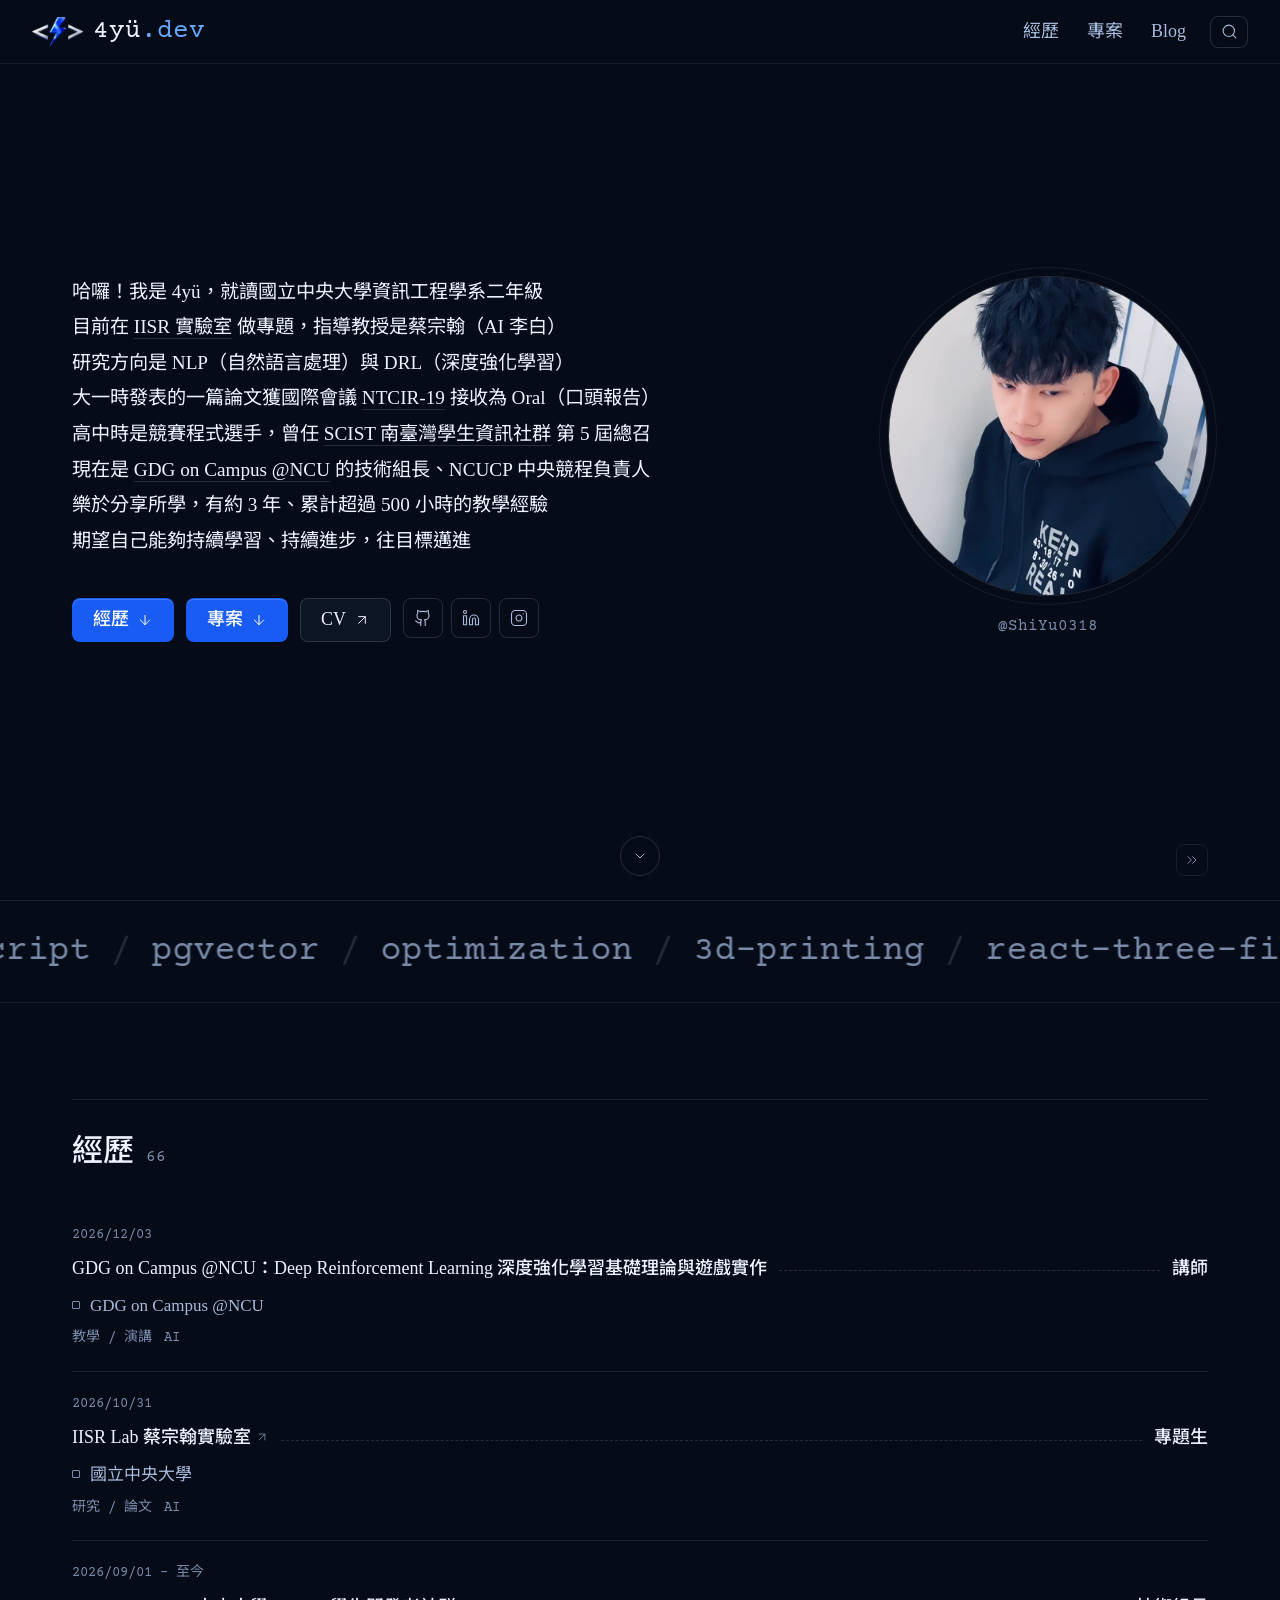
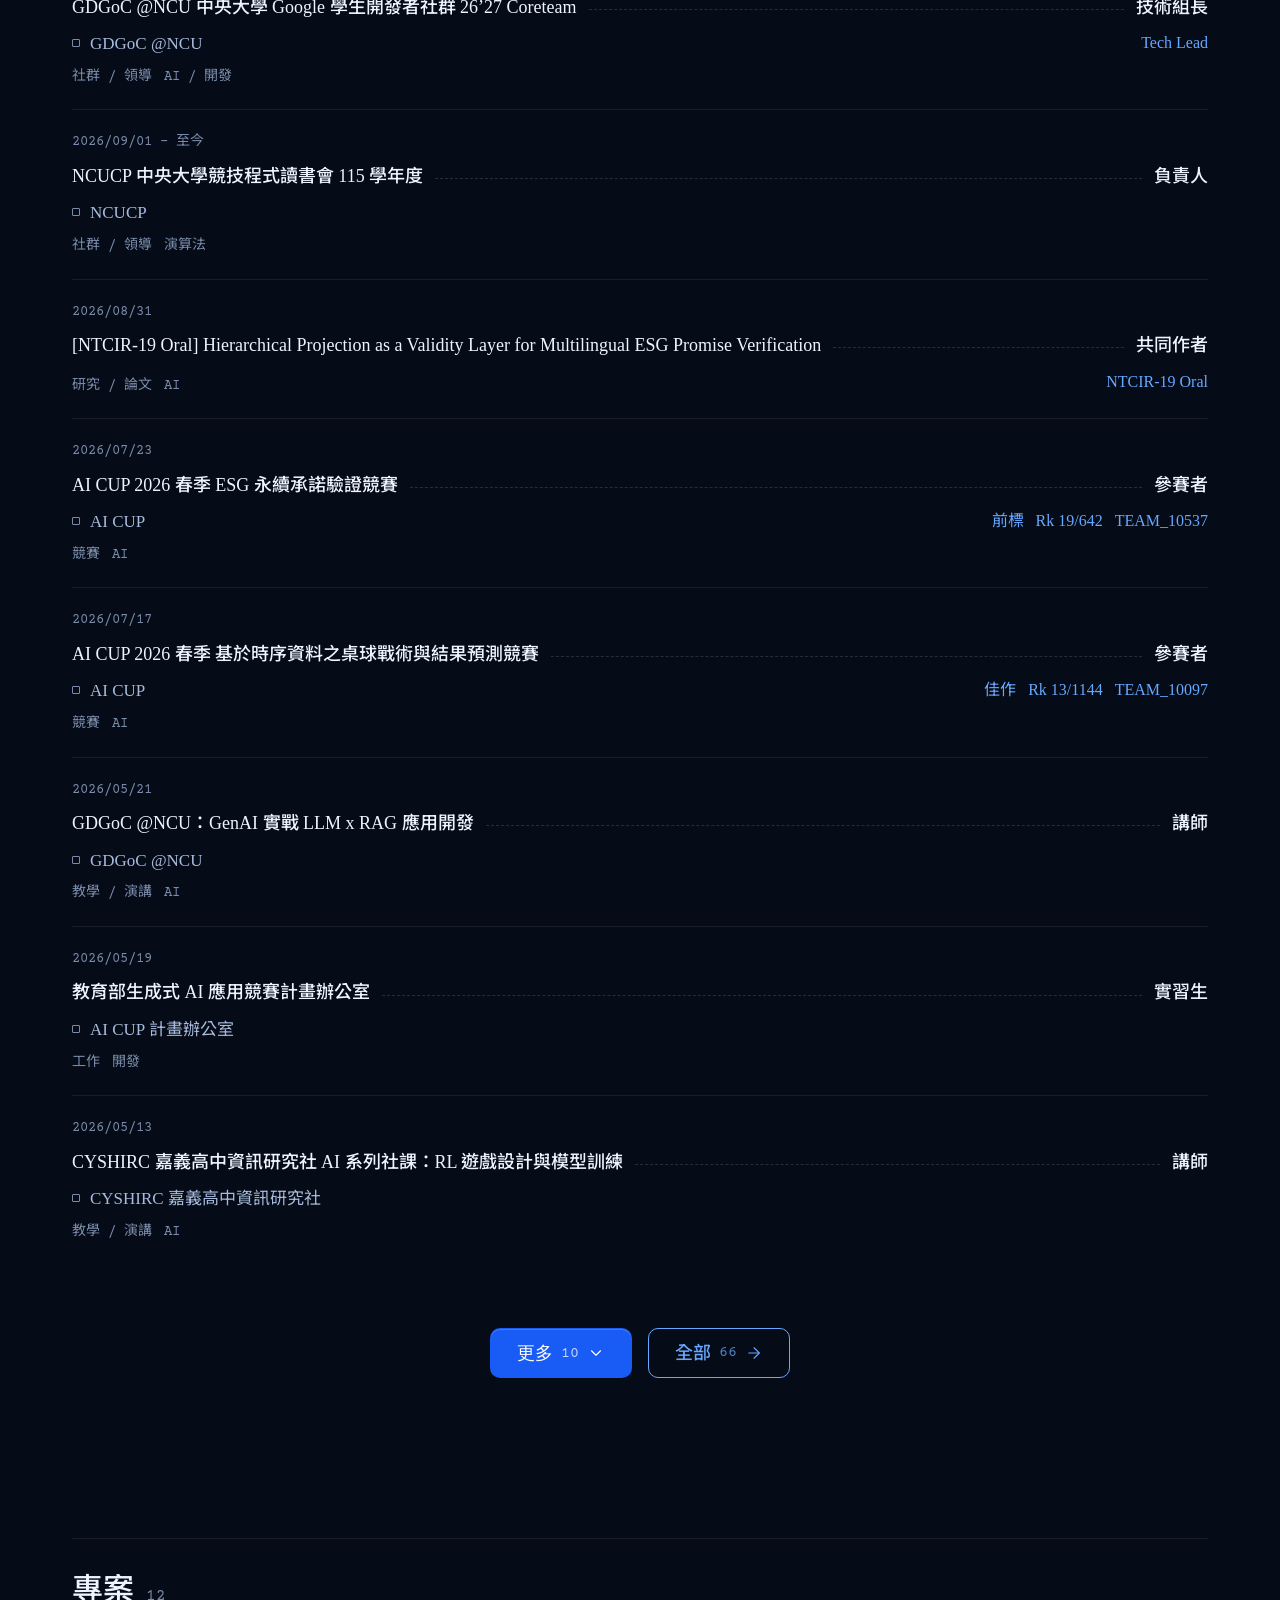
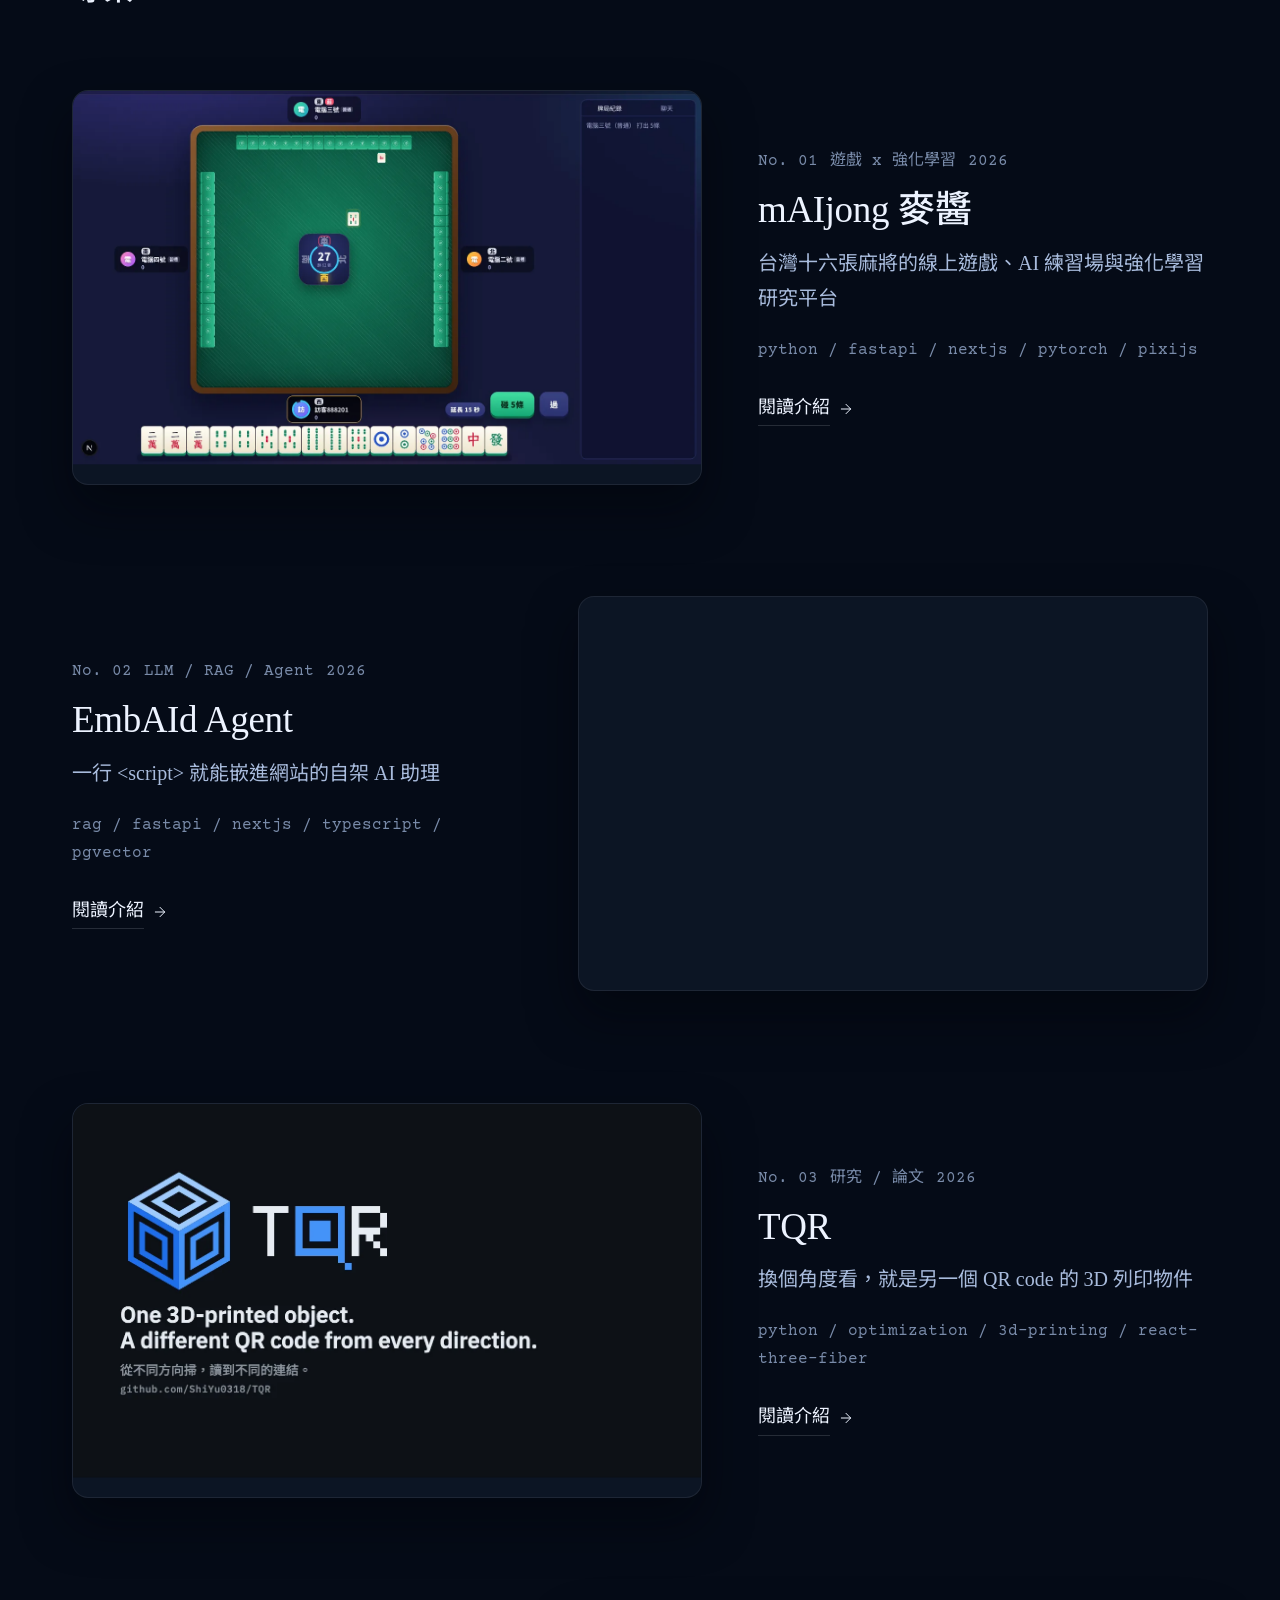
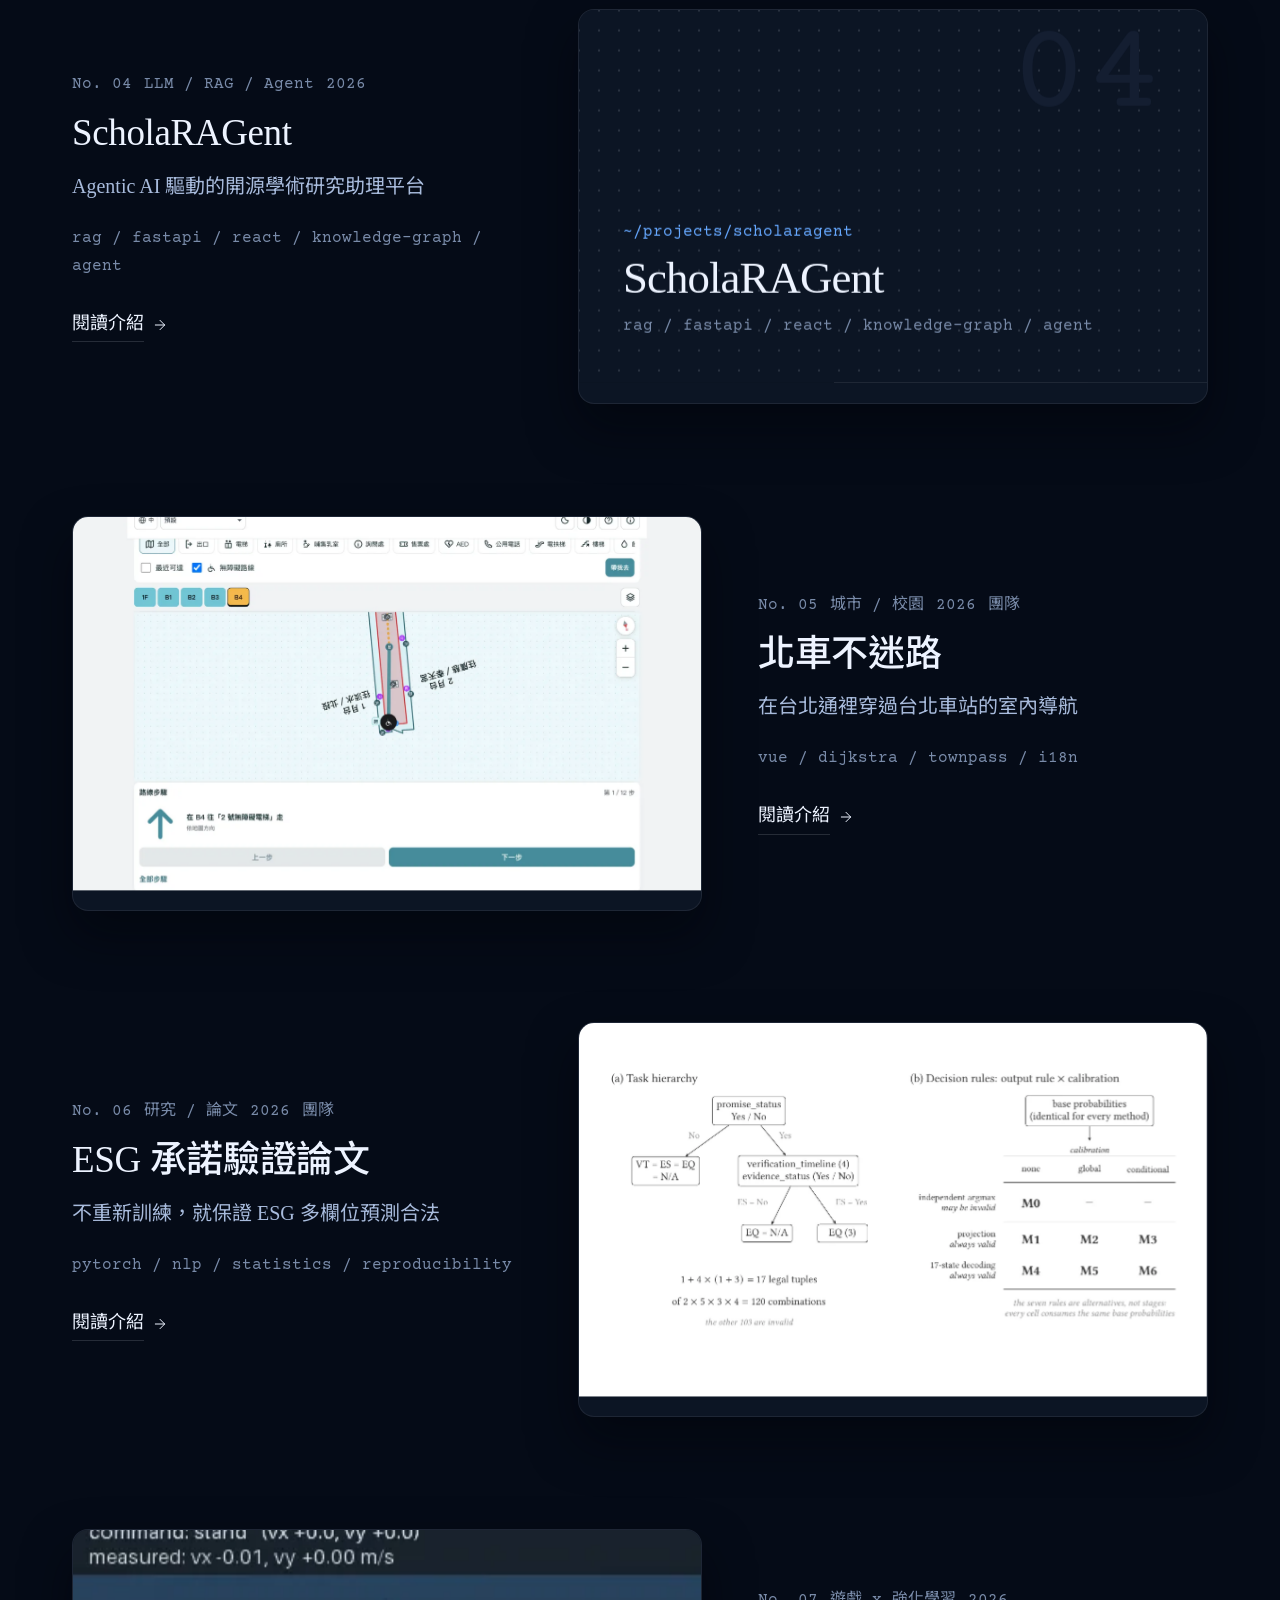
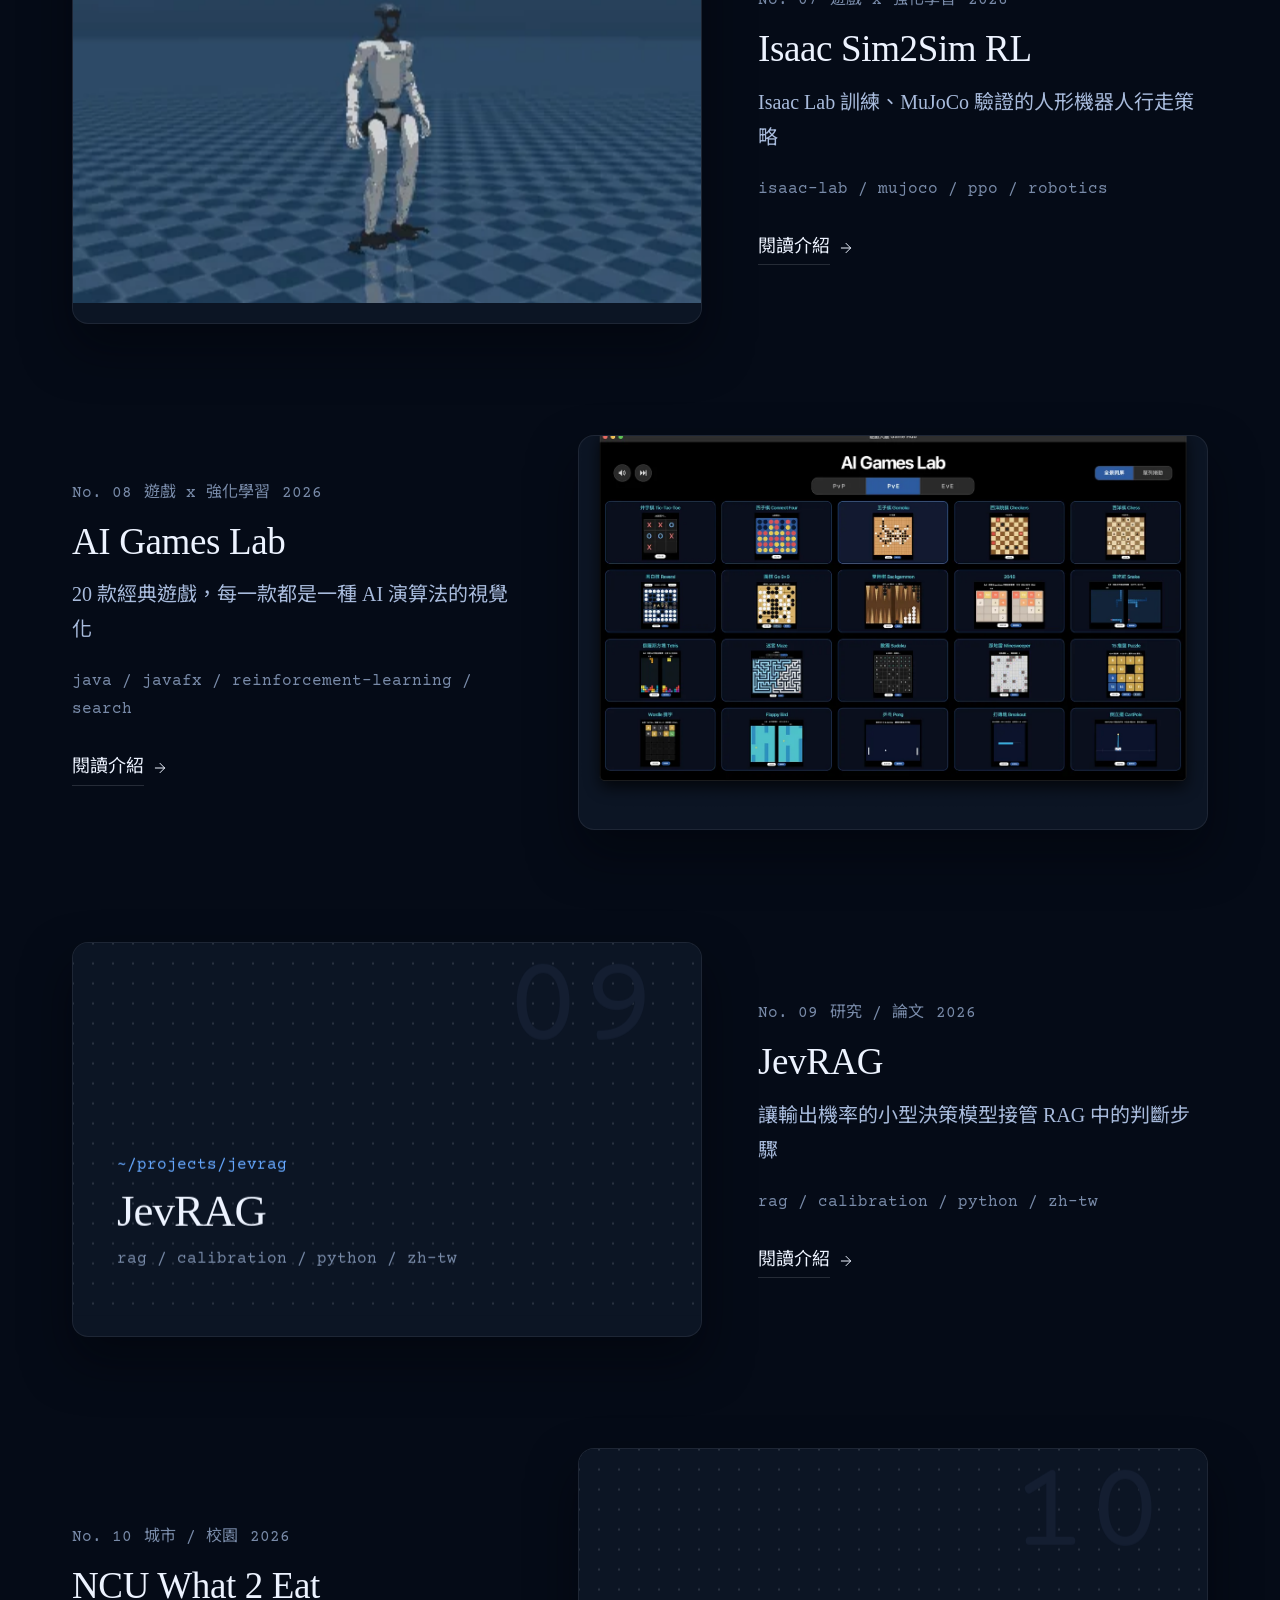
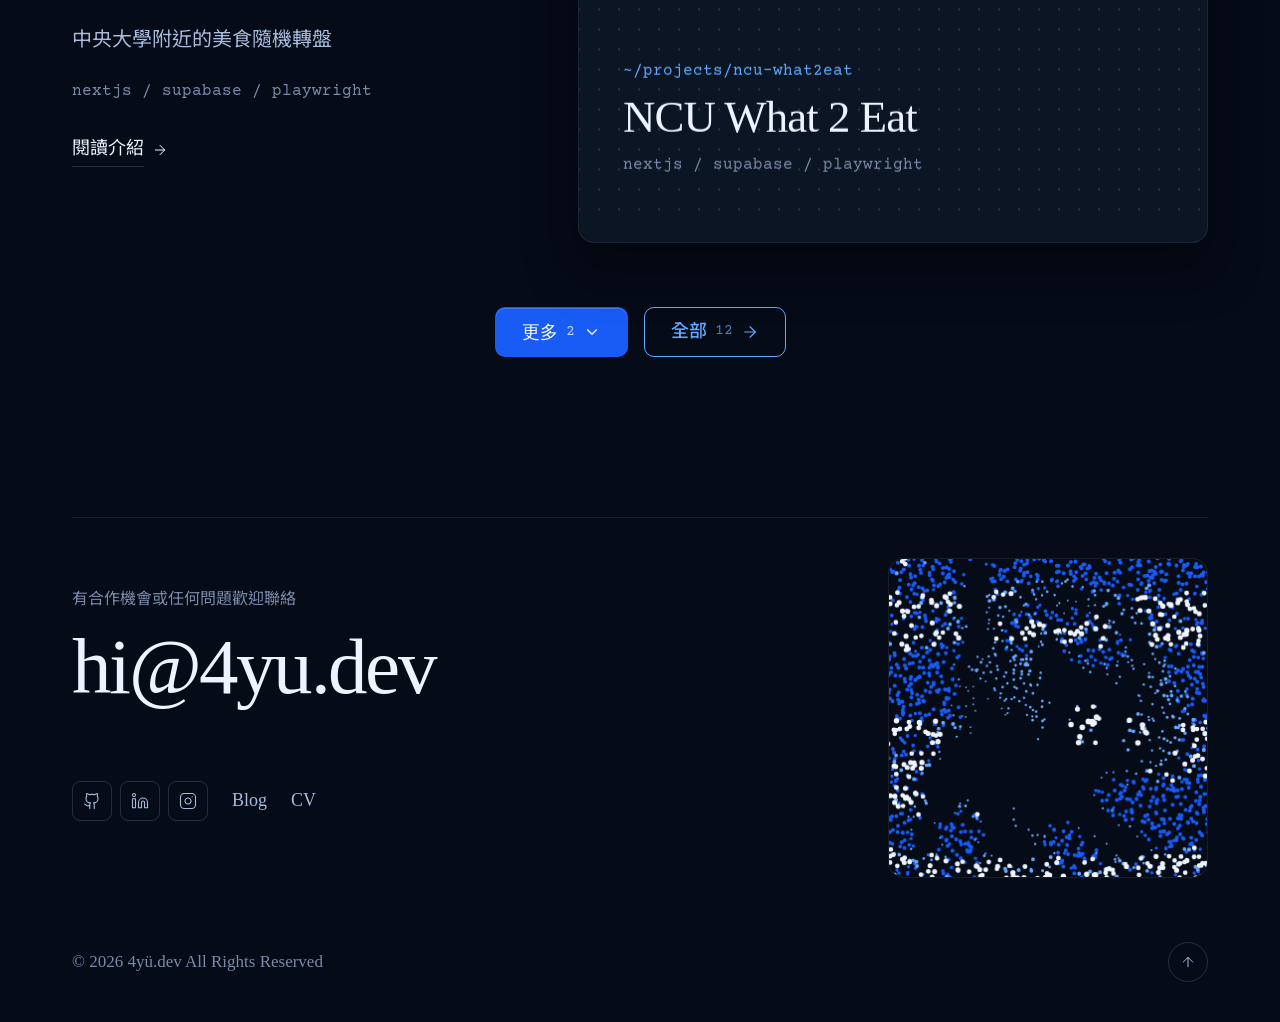
==== commit 91cf44c3: "ux, performance, seo pass (index.html) Co-Authored-By: Claude Opus 5.5 <noreply@anthropic.com> Claud" ====
--- a/index.html
+++ b/index.html
@@ -4,12 +4,34 @@
   <meta charset="UTF-8">
   <meta name="viewport" content="width=device-width, initial-scale=1">
   <title>4yü.dev</title>
-  <meta name="description" content="4yü（ShiYu0318）的專案：強化學習、RAG、AI Agent、研究、城市與校園工具、教學。">
+  <meta name="description" content="4yü（ShiYu Huang）的個人網站：國立中央大學資工系學生，研究自然語言處理與深度強化學習，NTCIR-19 Oral 論文作者，GDG on Campus NCU 技術組長。收錄專案、經歷與教學紀錄。">
+  <link rel="canonical" href="https://4yu.dev/">
+  <meta name="author" content="4yü">
+  <meta property="og:type" content="website">
+  <meta property="og:site_name" content="4yü.dev">
+  <meta property="og:locale" content="zh_TW">
+  <meta property="og:title" content="4yü.dev">
+  <meta property="og:description" content="4yü（ShiYu Huang）的個人網站：國立中央大學資工系學生，研究自然語言處理與深度強化學習，NTCIR-19 Oral 論文作者，GDG on Campus NCU 技術組長。收錄專案、經歷與教學紀錄。">
+  <meta property="og:url" content="https://4yu.dev/">
+  <meta property="og:image" content="https://4yu.dev/content/img/profile/og.jpg">
+  <meta property="og:image:width" content="1200">
+  <meta property="og:image:height" content="630">
+  <meta property="og:image:alt" content="4yü.dev：國立中央大學資訊工程學系，NLP 與 Deep RL">
+  <meta name="twitter:card" content="summary_large_image">
+  <meta name="twitter:title" content="4yü.dev">
+  <meta name="twitter:description" content="4yü（ShiYu Huang）的個人網站：國立中央大學資工系學生，研究自然語言處理與深度強化學習，NTCIR-19 Oral 論文作者，GDG on Campus NCU 技術組長。收錄專案、經歷與教學紀錄。">
+  <meta name="twitter:image" content="https://4yu.dev/content/img/profile/og.jpg">
+  <link rel="manifest" href="site.webmanifest">
+  <script type="application/ld+json">{"@context":"https://schema.org","@graph":[{"@type":"WebSite","@id":"https://4yu.dev/#website","url":"https://4yu.dev/","name":"4yü.dev","inLanguage":"zh-Hant","publisher":{"@id":"https://4yu.dev/#person"}},{"@type":"Person","@id":"https://4yu.dev/#person","name":"4yü","alternateName":["ShiYu Huang","ShiYu0318"],"url":"https://4yu.dev/","image":"https://4yu.dev/content/img/profile/portrait.webp","email":"mailto:hi@4yu.dev","jobTitle":"Student","affiliation":{"@type":"CollegeOrUniversity","name":"國立中央大學 資訊工程學系","url":"https://www.csie.ncu.edu.tw/"},"knowsAbout":["Natural Language Processing","Deep Reinforcement Learning","Competitive Programming","Retrieval-Augmented Generation"],"sameAs":["https://blog.4yu.dev","https://github.com/ShiYu0318","https://www.linkedin.com/in/shiyu0318","https://www.instagram.com/4yu.dev.318"]}]}</script>
   <meta name="theme-color" content="#050b17">
   <link rel="icon" href="favicon.ico" sizes="any">
   <link rel="icon" type="image/png" href="content/img/profile/favicon-32.png" sizes="32x32">
   <link rel="apple-touch-icon" href="content/img/profile/favicon-180.png">
   <link rel="preconnect" href="https://fonts.googleapis.com">
+  <link rel="preconnect" href="https://fonts.gstatic.com" crossorigin>
+  <link rel="preload" href="content/projects.json" as="fetch" crossorigin>
+  <link rel="preload" href="content/experience.json" as="fetch" crossorigin>
+  <link rel="preload" href="content/img/profile/portrait.webp" as="image" fetchpriority="high">
   <link rel="stylesheet" href="https://fonts.googleapis.com/css2?family=Courier+Prime&family=Noto+Sans+TC:wght@400;500&family=Tinos&display=swap">
   <link rel="stylesheet" href="assets/style.css">
   <script>/* 第一次進站：先蓋住畫面，等 app.js 的點陣加載動畫接手（AGENTS.md §6.5） */try{if(!sessionStorage.getItem("loaded")&&!matchMedia("(prefers-reduced-motion: reduce)").matches)document.documentElement.classList.add("is-loading")}catch(e){}</script>
@@ -70,7 +92,6 @@
   <script src="assets/vendor/SplitText.min.js" defer></script>
   <script src="assets/vendor/ScrambleTextPlugin.min.js" defer></script>
   <script src="assets/vendor/lenis.min.js" defer></script>
-  <script src="assets/vendor/Flip.min.js" defer></script>
   <script src="assets/app.js" defer></script>
 </body>
 </html>
--- a/assets/style.css
+++ b/assets/style.css
@@ -62,7 +62,18 @@
 }
 a { color: var(--text); text-decoration-color: var(--line-strong); text-underline-offset: 4px; transition: color 150ms var(--ease), text-decoration-color 150ms var(--ease); }
 a:hover { color: var(--accent); text-decoration-color: currentColor; }
-:focus-visible { outline: 2px solid var(--accent); outline-offset: 2px; border-radius: 4px; }
+:focus-visible { outline: 2px solid var(--accent); outline-offset: 3px; border-radius: 4px; }
+html { -webkit-tap-highlight-color: transparent; text-size-adjust: 100%; -webkit-text-size-adjust: 100%; }
+
+/* 觸控裝置：可點的東西至少 40px 高，手指才點得準 */
+@media (pointer: coarse) {
+  .nav > a, .nav > button { height: 40px; }
+  .search-trigger { height: 40px; }
+  .segmented button, .segmented .thumb { height: 40px; }
+  .back-link { padding: 8px 0; margin-bottom: 16px; }
+  .hero > .backdrop-next { width: 40px; height: 40px; }
+  .wordmark { min-height: 40px; }
+}
 img { max-width: 100%; display: block; }
 kbd {
   font-family: var(--font-mono); font-size: 14px; line-height: 1;
@@ -94,7 +105,7 @@
 .wordmark:hover { color: var(--text); }
 .nav { position: relative; display: flex; align-items: center; gap: 4px; font-size: 18px; }
 .nav > a, .nav > button {
-  position: relative; z-index: 1; height: 32px; padding: 0 12px;
+  position: relative; z-index: 1; height: 32px; padding: 0 12px; white-space: nowrap;
   display: inline-flex; align-items: center; gap: 8px;
   color: var(--text-2); text-decoration: none; border-radius: var(--r-control);
   font: inherit; background: transparent; border: 0; cursor: pointer;
@@ -161,19 +172,22 @@
 .hero {
   max-width: var(--page); margin: 0 auto; padding: 64px var(--gutter) 112px;
   min-height: calc(100vh - 64px); min-height: calc(100svh - 64px);
-  display: grid; grid-template-columns: minmax(0, 1fr) auto; gap: 80px; align-items: center; align-content: center;
+  display: grid; grid-template-columns: minmax(0, max-content) auto; justify-content: space-between; column-gap: clamp(48px, 6vw, 88px); row-gap: 40px; align-items: center; align-content: center;
 }
 .hero h1 {
   font-size: clamp(40px, 5.3vw, 66px); line-height: 1.15; font-weight: 500;
   letter-spacing: -0.02em; margin: 0 0 28px;
 }
 .hero h1 .line { overflow: hidden; padding-bottom: .06em; }
-.hero .bio { font-size: clamp(18px, 1.5vw, 20px); line-height: 1.8; color: var(--text); max-width: 48rem; text-wrap: pretty; margin: 0 0 40px; }
+.hero .bio { font-size: clamp(18px, 1.5vw, 21px); line-height: 1.85; color: var(--text); max-width: 56rem; text-wrap: pretty; margin: 0 0 40px; }
 .hero-actions { display: flex; flex-wrap: wrap; gap: 12px; }
 
 .hero .bio p { margin: 0; text-wrap: pretty; }
 /* 自我介紹一句一行；手機版一句折成兩行時，句與句之間多一點間距 */
 .hero .bio-line { display: block; }
+/* 量測每句的原始寬度用（app.js 的 fitBio） */
+.hero .bio.is-measuring .bio-line, .hero .bio.is-measuring a { display: inline-block; white-space: nowrap; }
+.hero .bio.is-measuring { display: block; }
 /* 連結名稱不要被拆到兩行 */
 .hero .bio a { white-space: nowrap; }
 .hero .bio p + p { margin-top: 0.9em; }
@@ -183,7 +197,7 @@
 /* 人像：圓形小照片 */
 .portrait { margin: 0; justify-self: center; display: grid; justify-items: center; gap: 16px; }
 .portrait img {
-  width: 280px; height: 280px; border-radius: 50%; object-fit: cover; object-position: 50% 30%;
+  width: clamp(220px, 25vw, 340px); height: auto; aspect-ratio: 1; border-radius: 50%; object-fit: cover; object-position: 50% 30%;
   border: 1px solid var(--line-strong); box-shadow: 0 0 0 8px var(--bg), 0 0 0 9px var(--line);
 }
 
@@ -383,7 +397,7 @@
 
 /* ---------- 11. 提示框：SUMMARY / HIGHLIGHT / NOTE / WIP ---------- */
 .lede { margin: 0 0 8px; }
-.lede p { font-size: 24px; line-height: 1.7; color: var(--text); margin: 0; }
+.lede p { font-size: clamp(19px, 2vw, 24px); line-height: 1.7; color: var(--text); margin: 0; }
 .callout { margin: 0 0 32px; padding: 4px 0 4px 20px; border-left: 2px solid var(--line-strong); }
 .callout > :last-child { margin-bottom: 0; }
 .callout-title { color: var(--text); font-weight: 500; margin-bottom: 4px; }
@@ -412,13 +426,31 @@
 }
 @media (max-width: 760px) {
   :root { --gutter: 20px; }
-  .site-header .wordmark { font-size: 22px; gap: 8px; }
-  .site-header .wordmark-logo { height: 26px; }
+  .palette { margin-top: 12px; width: calc(100vw - 16px); max-height: calc(100svh - 24px); }
+  .palette input { font-size: 18px; height: 60px; }
+  .palette-kbd { display: none; }
+  .palette-hint { display: none; }
+  /* 手機版搜尋結果：不放右邊的分類欄，名稱與說明用滿整行 */
+  .palette-list a { grid-template-columns: 28px minmax(0, 1fr); gap: 8px; }
+  .palette-list a > .meta:last-child { display: none; }
+  .palette-list a small { font-size: 15px; }
+  /* 篩選列在手機上改成一排、可左右滑，不要折成好幾排把內容擠下去 */
+  #filters, #exp-fields { flex-wrap: nowrap; overflow-x: auto; overscroll-behavior-x: contain; scrollbar-width: none; max-width: 100%; }
+  #filters::-webkit-scrollbar, #exp-fields::-webkit-scrollbar { display: none; }
+  #filters button, #exp-fields button { flex: none; }
+  .controls { width: 100%; }
+  .site-header .wordmark { font-size: 18px; gap: 6px; }
+  .site-header .wordmark-logo { height: 22px; }
+  .nav { font-size: 16px; gap: 0; }
+  .nav > a, .nav > button { padding: 0 8px; }
+  .search-trigger { margin-left: 4px; width: 34px; }
   .hero { grid-template-columns: 1fr; gap: 40px; padding: 40px var(--gutter) 104px; }
   .hero h1 { font-size: 35px; }
   .hero .bio { font-size: 16px; line-height: 1.7; }
   .hero .bio-line + .bio-line { margin-top: 8px; }
   .hero .bio a { white-space: normal; }
+  /* 手機版文字在頭貼下方：上面全亮、文字那一段變淡 */
+  .hero-grid { --quiet-text: linear-gradient(180deg, #000 0%, #000 22%, rgba(0, 0, 0, .18) 34%, rgba(0, 0, 0, .18) 100%); }
   .portrait { justify-self: start; order: -1; }
   .portrait img { width: 120px; height: 120px; box-shadow: none; }
   .portrait figcaption { display: none; }
@@ -491,7 +523,11 @@
 .hero > :not(.hero-grid) { position: relative; z-index: 1; }
 .hero-grid {
   position: absolute; z-index: 0; top: 0; bottom: 0; left: 50%; width: 100vw; height: 100%; transform: translateX(-50%); pointer-events: none;
-  -webkit-mask-image: radial-gradient(ellipse 130% 120% at 55% 45%, #000 55%, transparent 100%); mask-image: radial-gradient(ellipse 130% 120% at 55% 45%, #000 55%, transparent 100%);
+  /* 兩層遮罩取交集：①四周邊緣淡出 ②左邊自我介紹後面只留約 20% 亮度，往右（頭貼）漸漸恢復，文字不被動態干擾 */
+  --fade-edges: radial-gradient(ellipse 130% 120% at 55% 45%, #000 55%, transparent 100%);
+  --quiet-text: linear-gradient(90deg, rgba(0, 0, 0, .2) 0%, rgba(0, 0, 0, .2) 50%, #000 66%);
+  -webkit-mask-image: var(--fade-edges), var(--quiet-text); -webkit-mask-composite: source-in;
+  mask-image: var(--fade-edges), var(--quiet-text); mask-composite: intersect;
 }
 /* 首屏底部中間的往下箭頭：緩慢上下浮動，捲動後淡出 */
 .hero > .scroll-down {
@@ -564,9 +600,9 @@
 /* 首頁區塊底下：置中的「更多」（主要按鈕）與右邊的「全部」 */
 .section-more { display: flex; justify-content: center; align-items: center; flex-wrap: wrap; gap: 16px; margin-top: 64px; }
 /* 比一般按鈕大一號，讓人一眼看到；數字是還沒顯示的筆數與總數 */
-.section-more .button { height: 56px; padding: 0 32px; font-size: 20px; border-radius: 12px; gap: 10px; }
-.section-more .button .icon { width: 20px; height: 20px; transition: transform 300ms var(--ease); }
-.section-more .count { font-family: var(--font-mono); font-size: 16px; font-weight: 400; opacity: .75; }
+.section-more .button { height: 50px; padding: 0 26px; font-size: 18px; border-radius: 10px; gap: 8px; }
+.section-more .button .icon { width: 18px; height: 18px; transition: transform 300ms var(--ease); }
+.section-more .count { font-family: var(--font-mono); font-size: 15px; font-weight: 400; opacity: .75; }
 .section-more .button.primary:hover .icon { transform: translateY(3px); }
 .section-more .button-all { border-color: var(--accent); color: var(--accent); background: transparent; }
 .section-more .button-all:hover { background: var(--surface); color: var(--text); border-color: var(--text); }
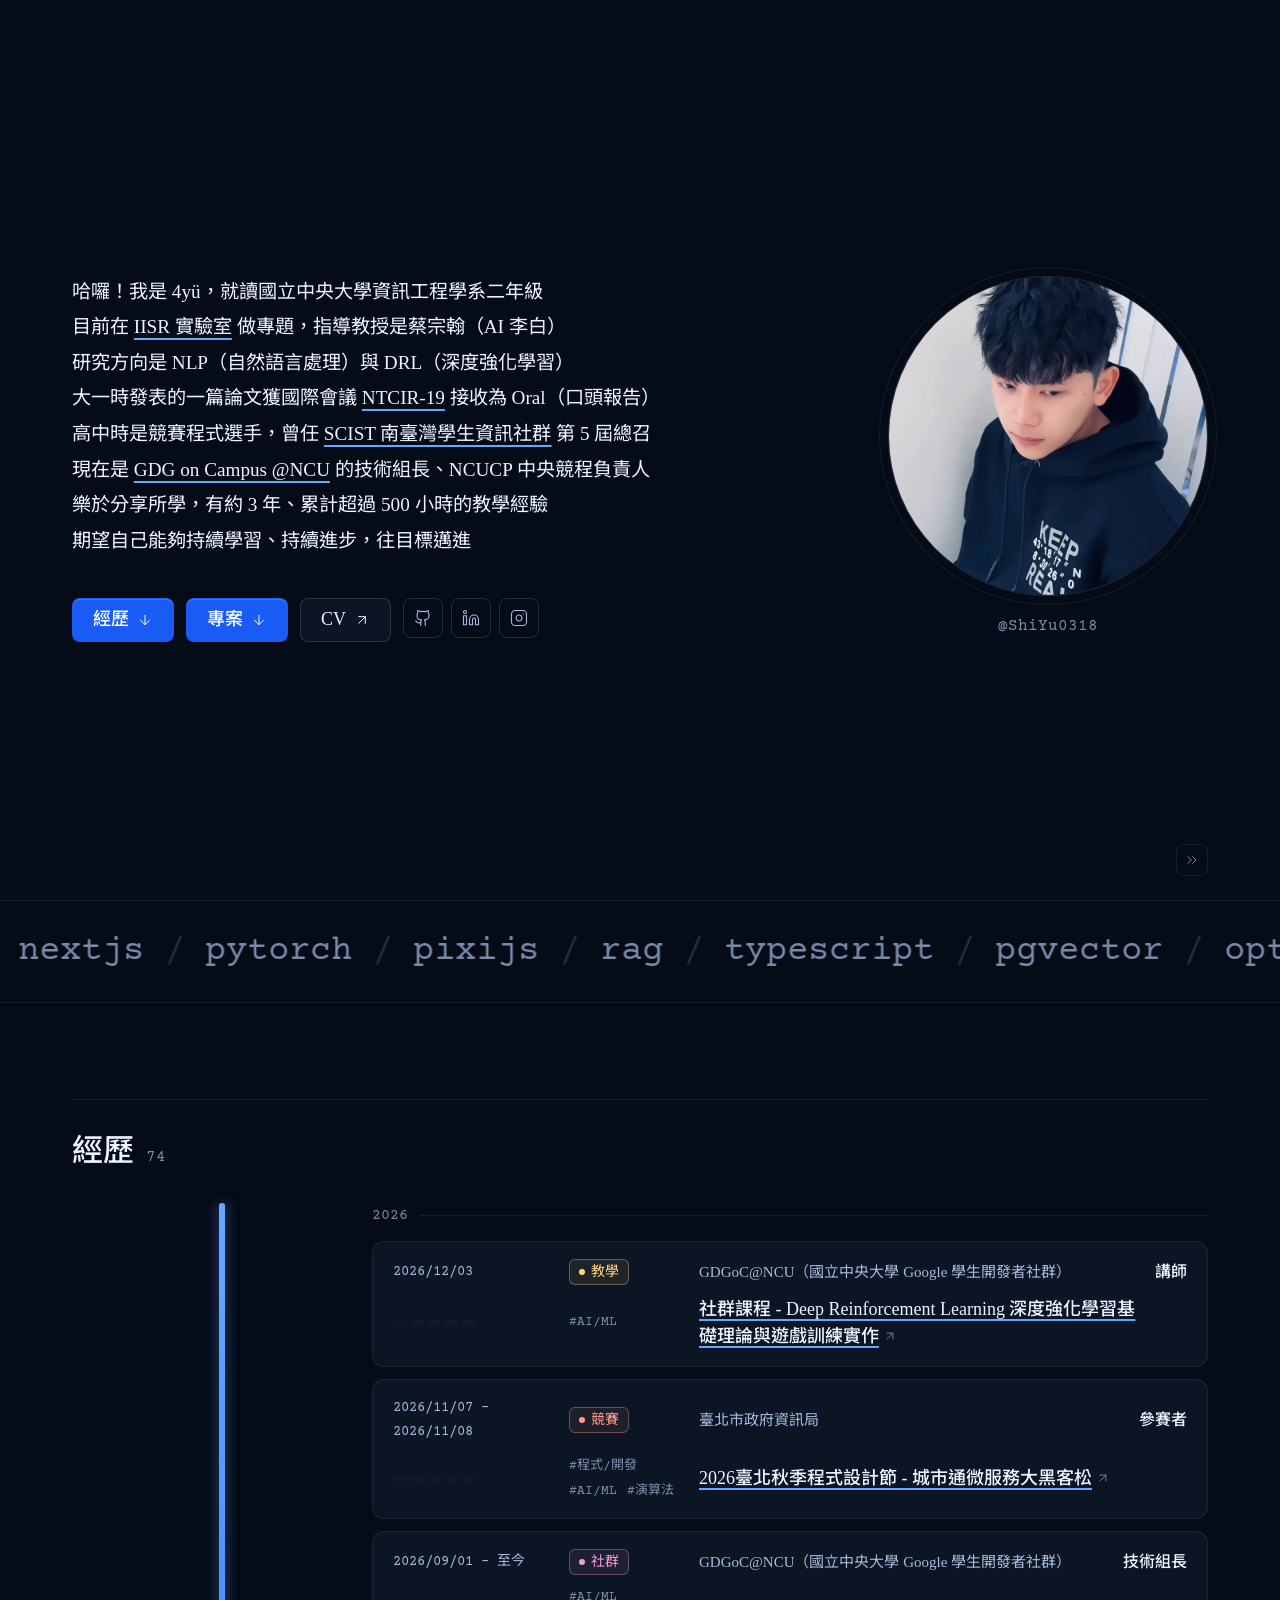
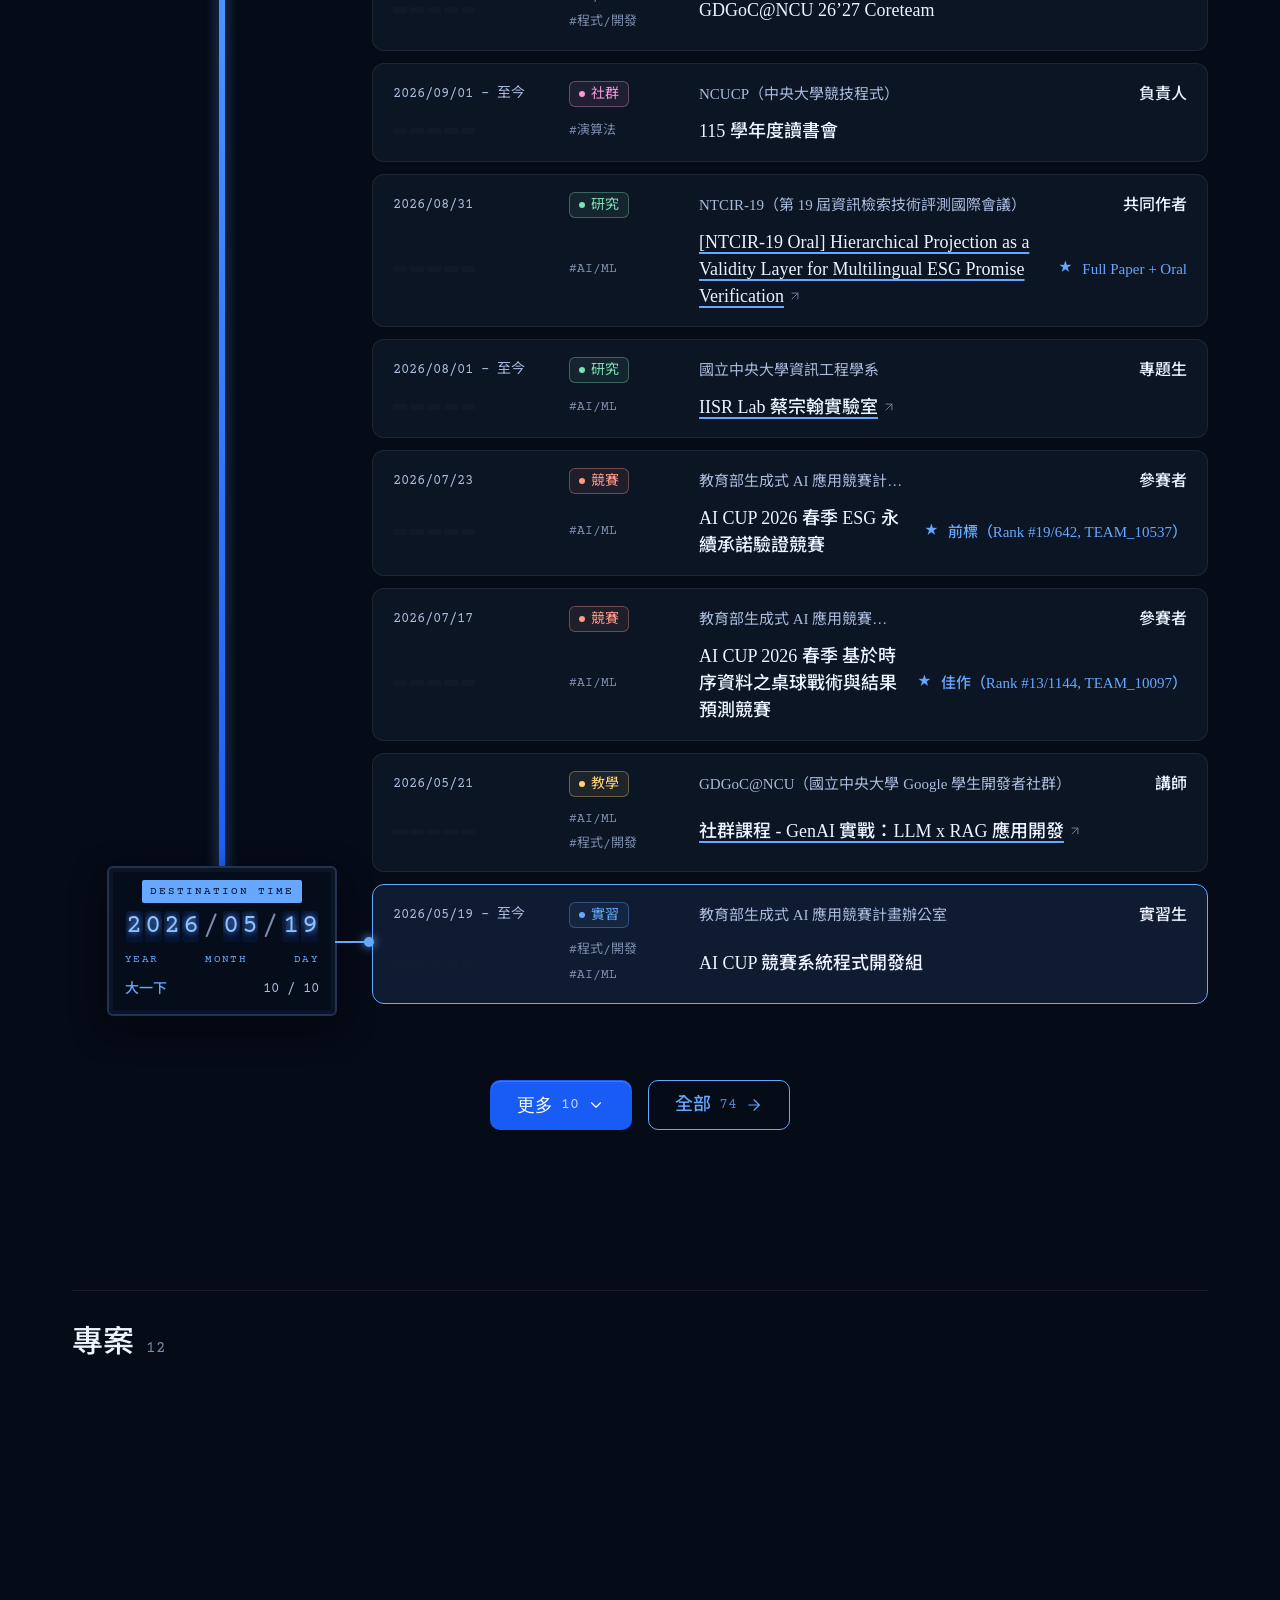
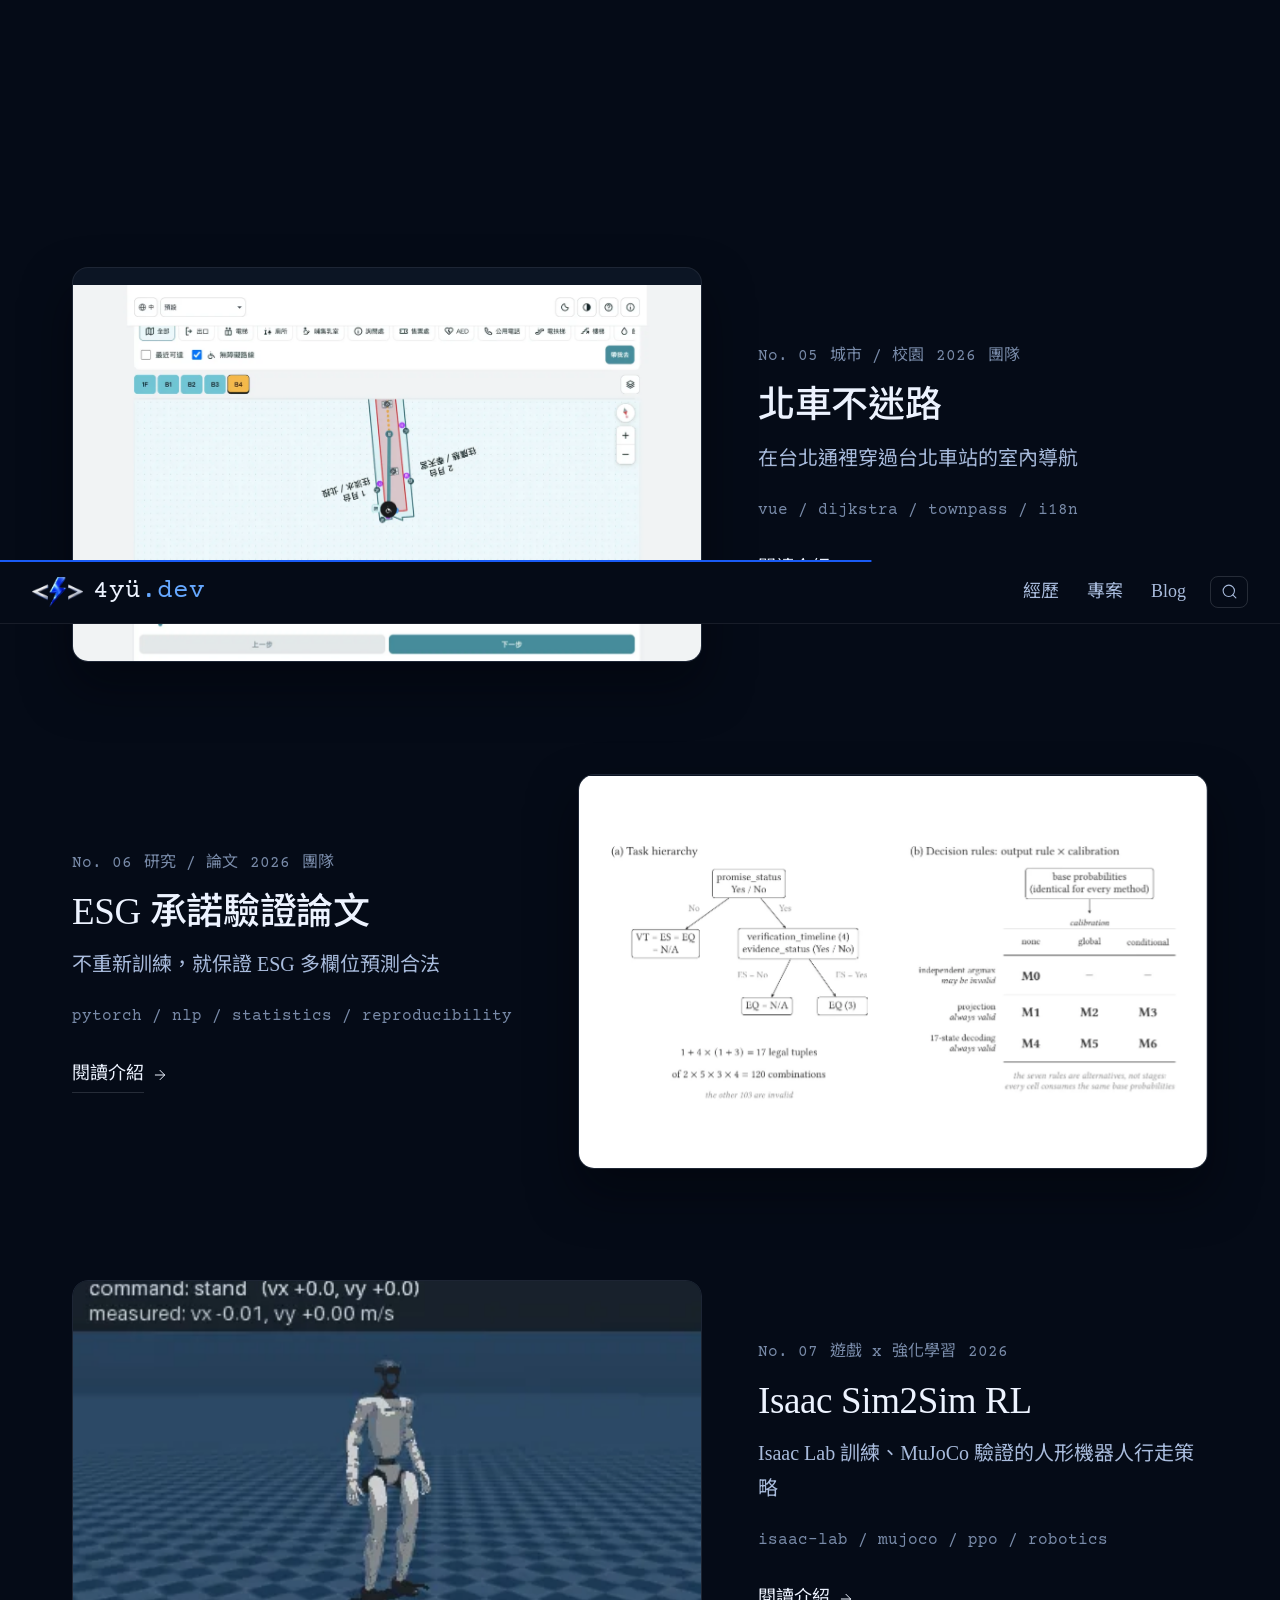
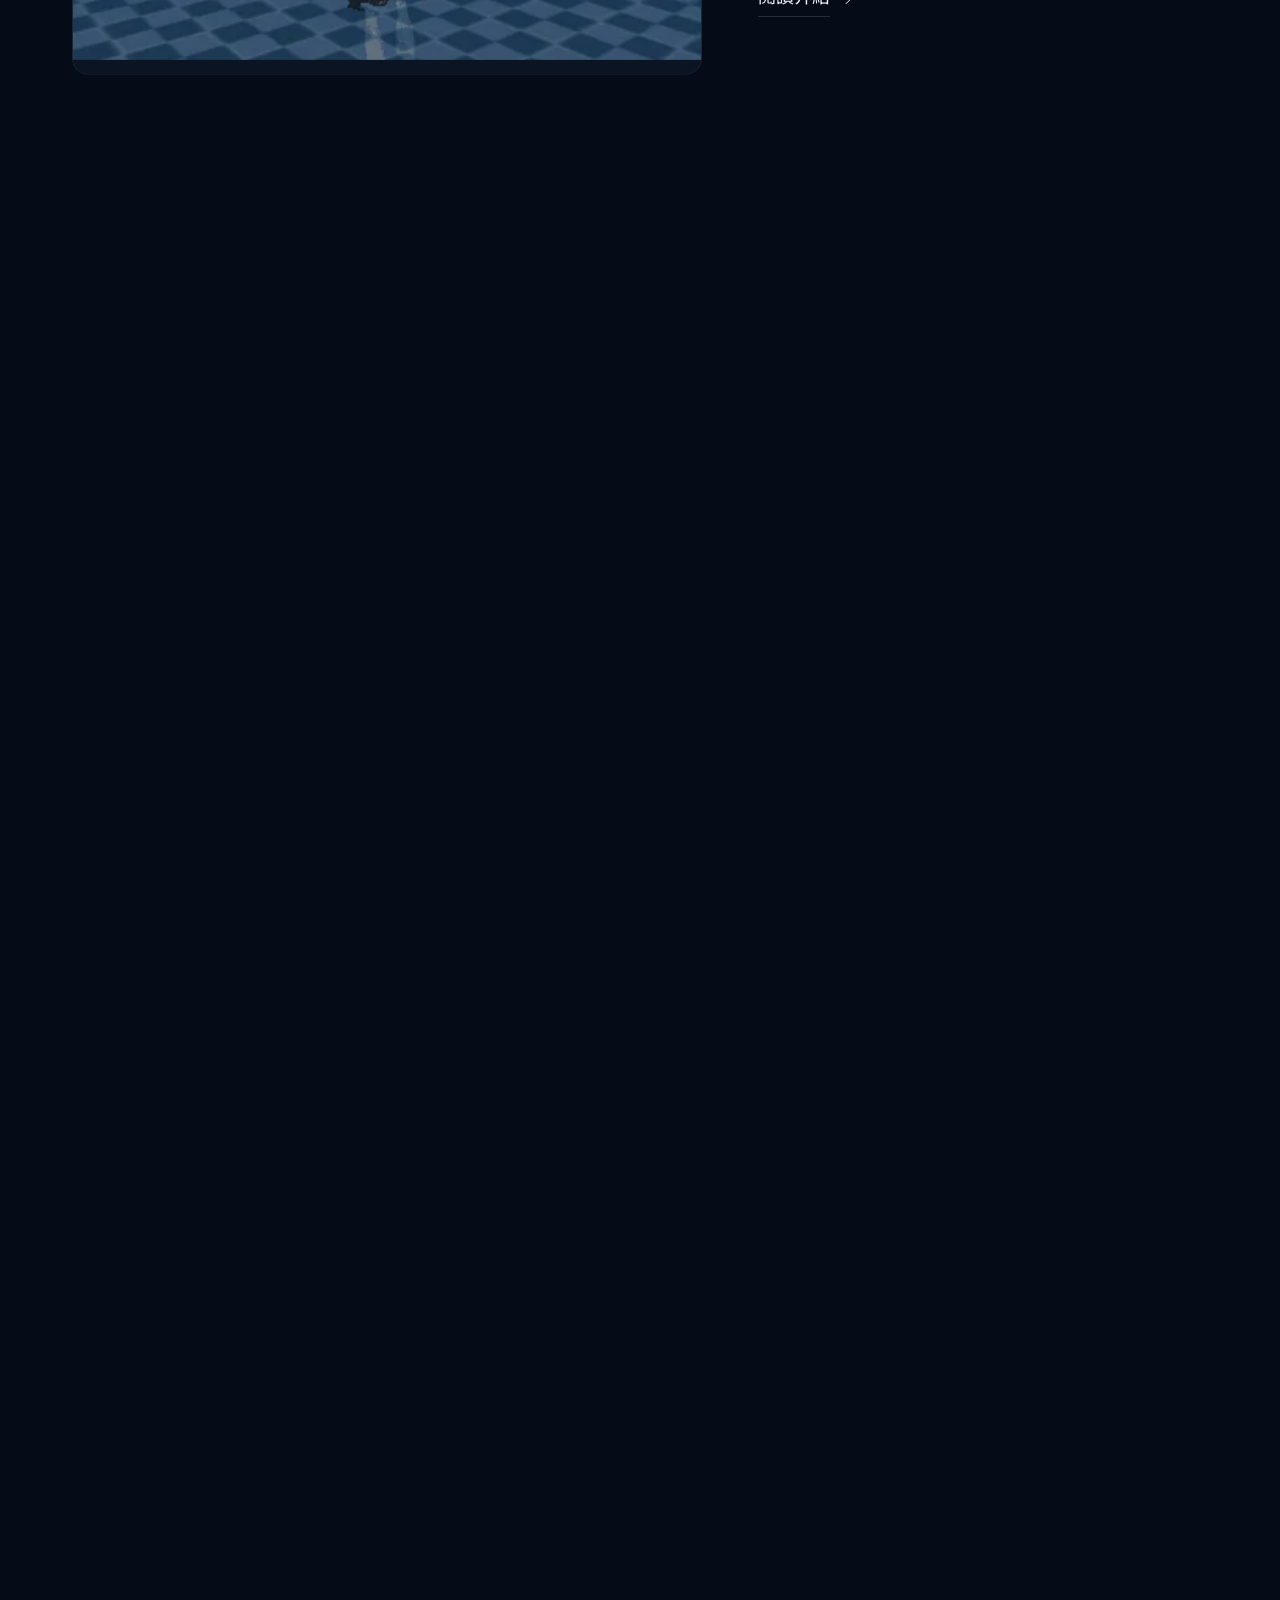
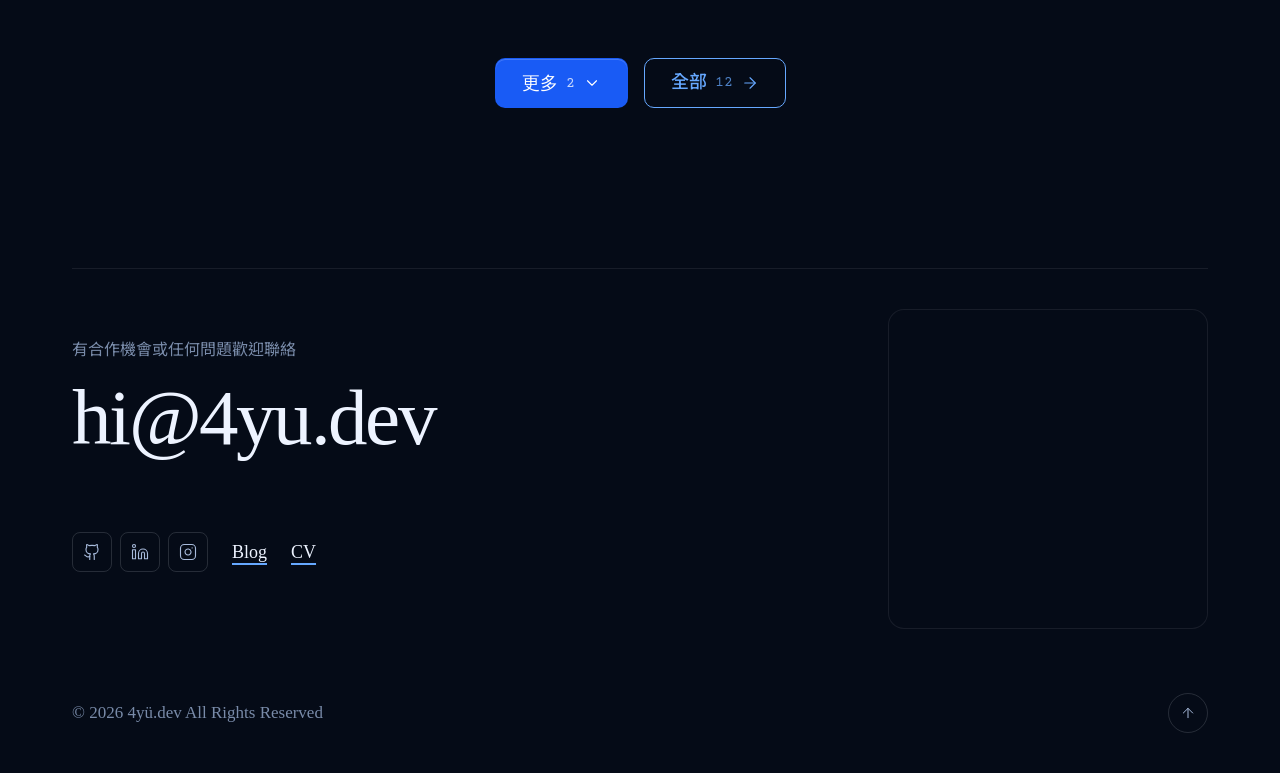
==== commit d3937cae: "feat(experience): vertically centered dial, time-machine timeline on home (index.html) Co-Authored-B" ====
--- a/index.html
+++ b/index.html
@@ -60,7 +60,7 @@
       <div class="projects-head">
         <h2 id="exp-title">經歷 <span id="exp-count" class="meta"></span></h2>
       </div>
-      <ol id="exp-latest" class="exp-list"></ol>
+      <div id="exp-latest"></div>
       <div class="section-more">
         <button id="exp-more" class="button primary" type="button">更多<span class="more-count count"></span><svg class="icon" viewBox="0 0 24 24" aria-hidden="true"><path d="m6 9 6 6 6-6"/></svg></button>
         <a class="button button-all" href="experience.html">全部<span class="all-count count"></span><svg class="icon" viewBox="0 0 24 24" aria-hidden="true"><path d="M5 12h14"/><path d="m12 5 7 7-7 7"/></svg></a>
--- a/assets/style.css
+++ b/assets/style.css
@@ -134,7 +134,8 @@
 .contact-links { grid-area: links; align-self: start; display: flex; flex-wrap: wrap; align-items: center; gap: 24px; font-size: 18px; }
 .contact-links .icon-btn:hover { color: var(--accent); }
 .contact-links a { color: var(--text-2); text-decoration: none; }
-.contact-links a:hover { color: var(--text); }
+.contact-links a:not(.icon-btn) { color: var(--text); text-decoration: underline; text-decoration-color: var(--accent); text-decoration-thickness: 1.5px; text-underline-offset: 5px; }
+.contact-links a:hover { color: var(--accent); }
 
 /* 點陣頭像：GitHub 頭像的黑貓，用點畫成；游標靠近時散開 */
 .dotfield { grid-area: field; margin: 0; }
@@ -191,8 +192,8 @@
 /* 連結名稱不要被拆到兩行 */
 .hero .bio a { white-space: nowrap; }
 .hero .bio p + p { margin-top: 0.9em; }
-.hero .bio a { color: var(--text); text-decoration: underline; text-decoration-color: var(--line-strong); text-underline-offset: 5px; transition: color 150ms var(--ease), text-decoration-color 150ms var(--ease); }
-.hero .bio a:hover { color: var(--accent); text-decoration-color: var(--accent); }
+.hero .bio a { color: var(--text); text-decoration: underline; text-decoration-color: var(--accent); text-decoration-thickness: 1.5px; text-underline-offset: 5px; transition: color 150ms var(--ease), text-decoration-color 150ms var(--ease); }
+.hero .bio a:hover { color: var(--accent); }
 
 /* 人像：圓形小照片 */
 .portrait { margin: 0; justify-self: center; display: grid; justify-items: center; gap: 16px; }
@@ -371,8 +372,9 @@
 .prose li { margin: 8px 0; }
 .prose li::marker { color: var(--muted); }
 .prose strong { color: var(--text); font-weight: 500; }
-.prose a { color: var(--text); text-decoration: underline; text-decoration-color: var(--line-strong); }
-.prose a:hover { color: var(--accent); text-decoration-color: currentColor; }
+/* 文字裡可以點的連結：藍色底線（--accent），滑過字也變藍 */
+.prose a { color: var(--text); text-decoration: underline; text-decoration-color: var(--accent); text-decoration-thickness: 1.5px; text-underline-offset: 4px; }
+.prose a:hover { color: var(--accent); }
 .prose img { margin: 8px 0 32px; border-radius: 12px; border: 1px solid var(--line); max-height: 720px; width: auto; }
 .prose :not(pre) > code { font-family: var(--font-mono); font-size: .86em; background: var(--raised); color: var(--text); padding: 2px 6px; border-radius: var(--r-tag); }
 .prose pre {
@@ -621,59 +623,139 @@
 .projects-head h1 { font-size: clamp(44px, 6.6vw, 70px); font-weight: 500; letter-spacing: -.02em; margin: 0; display: flex; align-items: baseline; gap: 16px; }
 .projects-head h1 .meta { font-size: 18px; letter-spacing: 0; }
 
-.exp-page { max-width: 880px; margin: 0 auto; padding: 80px var(--gutter) 0; }
+.exp-page { max-width: var(--page); margin: 0 auto; padding: 80px var(--gutter) 0; }
 .exp-head { margin-bottom: 64px; }
 .exp-head h1 { font-size: clamp(44px, 6.6vw, 70px); font-weight: 500; letter-spacing: -.02em; margin: 12px 0 32px; }
 
-.exp-group + .exp-group { margin-top: 80px; }
-.exp-group-head { display: flex; align-items: center; gap: 12px; margin: 0 0 8px; font-size: 18px; font-weight: 500; color: var(--text-2); }
-.exp-group-head .meta { font-size: 14px; }
-.exp-group-head i { flex: 0 0 40px; height: 1px; background: var(--line-strong); }
-
 .exp-list { list-style: none; margin: 0; padding: 0; }
 
-/* 一筆經歷（履歷排版）：日期 → 標題 - - - 身分 → ▫ 單位、標籤，右側成果 */
-.exp { padding: 20px 0; border-bottom: 1px solid var(--line); }
-.exp-list .exp:last-child { border-bottom: 0; }
-.exp-date { margin: 0 0 6px; font-size: 14px; display: flex; gap: 8px; align-items: baseline; }
-.exp-soon { color: var(--accent); }
-.exp-line { display: flex; align-items: baseline; gap: 12px; }
-.exp h3 { flex: 0 1 auto; font-size: 18px; font-weight: 500; line-height: 1.5; margin: 0; color: var(--text); }
-.exp h3 a { color: inherit; text-decoration: none; }
-.exp h3 a .icon { width: 14px; height: 14px; margin-left: 4px; color: var(--muted); vertical-align: -1px; transition: color .2s var(--ease); }
-.exp h3 a:hover, .exp h3 a:hover .icon { color: var(--accent); }
-/* 標題與身分之間的虛線，像履歷的點線引導 */
-.exp-leader { flex: 1 1 24px; min-width: 24px; align-self: center; border-bottom: 1px dashed var(--line-strong); transform: translateY(2px); }
-.exp-role { flex: none; font-size: 18px; font-weight: 500; color: var(--text); white-space: nowrap; transition: color .2s var(--ease); }
+/* 一筆經歷：雙列卡片
+   上列：日期 / 類型 / 主辦單位 / 身分
+   下列：含金量 / #領域 / 標題 / 成果 */
+.exp {
+  position: relative; display: grid; grid-template-columns: 158px 112px minmax(0, 1fr) auto; grid-template-rows: auto auto;
+  column-gap: 18px; row-gap: 10px; align-items: center;
+  margin-bottom: 12px; padding: 16px 20px; background: var(--surface); border: 1px solid var(--line); border-radius: 12px;
+  transition: border-color .3s var(--ease), background-color .3s var(--ease), transform .4s var(--ease);
+}
+.exp:hover { border-color: var(--line-strong); }
+.exp-date { margin: 0; font-size: 14px; color: var(--text-2); font-variant-numeric: tabular-nums; display: flex; flex-wrap: wrap; gap: 0 8px; }
+.exp-soon { font-family: var(--font-mono); font-size: 12px; color: var(--accent); border: 1px solid var(--accent); border-radius: 4px; padding: 0 5px; line-height: 18px; }
+.exp-type {
+  justify-self: start; display: inline-flex; align-items: center; gap: 6px; font-size: 14px; line-height: 1; padding: 5px 9px; border-radius: var(--r-tag); white-space: nowrap;
+  color: var(--c); border: 1px solid color-mix(in srgb, var(--c) 35%, transparent); background: color-mix(in srgb, var(--c) 8%, transparent);
+}
+.exp-type::before { content: ""; width: 6px; height: 6px; border-radius: 50%; background: currentColor; }
+.exp-org { margin: 0; font-size: 15px; color: var(--text-2); overflow: hidden; text-overflow: ellipsis; white-space: nowrap; }
+.exp-role { justify-self: end; font-size: 16px; font-weight: 500; color: var(--text); white-space: nowrap; transition: color .2s var(--ease); }
 .exp:hover .exp-role { color: var(--accent); }
-.exp-detail { display: flex; justify-content: space-between; align-items: flex-start; gap: 16px; margin-top: 6px; }
-.exp-org { margin: 0; font-size: 17px; color: var(--text-2); display: flex; gap: 10px; align-items: baseline; }
-.exp-org::before { content: ""; flex: none; width: 6px; height: 6px; border: 1px solid var(--muted); border-radius: 1px; transform: translateY(-2px); }
-.exp-tags { margin: 6px 0 0; font-size: 14px; }
-.exp-result { margin: 0; flex: none; max-width: 50%; text-align: right; font-size: 16px; color: var(--accent); }
-
-/* 時間線：左側一條細線，年份是大段落，月份節點附年級 */
-.exp-year + .exp-year { margin-top: 72px; }
-.exp-year-head { display: flex; align-items: baseline; gap: 12px; margin: 0 0 16px; font-family: var(--font-mono); font-size: 44px; font-weight: 400; letter-spacing: -.02em; color: var(--text); font-variant-numeric: tabular-nums; }
-.exp-year-head .meta { font-size: 14px; letter-spacing: 0; }
-.exp-month { position: relative; padding: 0 0 8px 32px; border-left: 1px solid var(--line-strong); margin-left: 5px; }
-.exp-month:last-child { padding-bottom: 0; }
-.exp-month-head { position: relative; margin: 0 0 0 -32px; padding: 4px 0 0 32px; font-family: var(--font-mono); font-size: 16px; font-weight: 400; color: var(--text-2); font-variant-numeric: tabular-nums; }
-.exp-month-head span:not(.exp-node) { color: var(--muted); font-family: var(--font-sans); }
-.exp-node { position: absolute; left: -6px; top: 7px; width: 11px; height: 11px; border-radius: 50%; background: var(--bg); border: 1px solid var(--muted); transition: border-color .2s var(--ease), background-color .2s var(--ease); }
-.exp-month:hover .exp-node { border-color: var(--accent); background: var(--accent); }
-.exp-month .exp:first-child { padding-top: 12px; }
+/* 含金量：5 格，從淺藍到深藍；沒評的整條變淡 */
+.exp-lv { display: inline-flex; gap: 3px; }
+.exp-lv i { width: 14px; height: 6px; border-radius: 2px; background: var(--raised); }
+.exp-lv[data-l="1"] i:nth-child(-n+1) { background: #cfe2ff; }
+.exp-lv[data-l="2"] i:nth-child(-n+2) { background: #9cc4ff; }
+.exp-lv[data-l="3"] i:nth-child(-n+3) { background: #66a8ff; }
+.exp-lv[data-l="4"] i:nth-child(-n+4) { background: #3a7bff; }
+.exp-lv[data-l="5"] i:nth-child(-n+5) { background: #195bf5; }
+.exp-lv[data-l="0"] { opacity: .5; }
+.exp-tags { margin: 0; font-size: 13px; display: flex; flex-wrap: wrap; gap: 2px 10px; }
+.exp-title { margin: 0; font-size: 18px; font-weight: 500; line-height: 1.5; color: var(--text); }
+.exp-title a { color: inherit; text-decoration: underline; text-decoration-color: var(--accent); text-decoration-thickness: 1.5px; text-underline-offset: 4px; }
+.exp-title a .icon { width: 14px; height: 14px; margin-left: 4px; color: var(--muted); vertical-align: -1px; transition: color .2s var(--ease); }
+.exp-title a:hover, .exp-title a:hover .icon { color: var(--accent); }
+.exp-result { justify-self: end; margin: 0; max-width: 18em; text-align: right; font-size: 15px; font-weight: 500; color: var(--accent); display: flex; flex-wrap: wrap; justify-content: flex-end; gap: 0 10px; }
+.exp-result::before { content: "★"; font-size: .85em; }
+
+/* 經歷頁工具列：篩選、排序 */
+.exp-head { margin-bottom: 48px; }
+.exp-toolbar { display: flex; flex-wrap: wrap; align-items: center; gap: 12px; }
+.exp-tool { height: 40px; padding: 0 14px; font-size: 16px; font-weight: 400; }
+.exp-tool .count { font-family: var(--font-mono); font-size: 13px; min-width: 18px; height: 18px; line-height: 18px; text-align: center; border-radius: 9px; background: var(--brand); color: var(--on-brand); }
+.exp-tool .count:empty { display: none; }
+.exp-tool[aria-expanded="true"] { border-color: var(--accent); }
+.exp-sort .arrow { transition: transform .4s var(--ease); transform-origin: 18px 12px; }
+.exp-sort[data-dir="asc"] .arrow { transform: rotate(180deg); }
+.exp-clear { font: inherit; font-size: 15px; color: var(--muted); background: none; border: 0; cursor: pointer; text-decoration: underline; text-decoration-color: var(--accent); text-underline-offset: 4px; }
+.exp-clear:hover { color: var(--accent); }
+.exp-shown { margin: 0 0 0 auto; font-size: 14px; }
+.exp-filters { display: grid; gap: 12px; margin-top: 16px; padding: 18px 20px; background: var(--surface); border: 1px solid var(--line); border-radius: 12px; }
+.exp-filters[hidden] { display: none; }
+.exp-fgroup { display: grid; grid-template-columns: 64px minmax(0, 1fr); gap: 12px; align-items: start; }
+.exp-flabel { font-size: 15px; color: var(--muted); line-height: 32px; }
+.exp-chips { display: flex; flex-wrap: wrap; gap: 6px; }
+.exp-chip {
+  --c: var(--accent);
+  font: inherit; font-size: 15px; height: 32px; padding: 0 12px; display: inline-flex; align-items: center; gap: 6px; cursor: pointer;
+  color: var(--text-2); background: transparent; border: 1px solid var(--line-strong); border-radius: 999px;
+  transition: color .15s var(--ease), border-color .15s var(--ease), background-color .15s var(--ease);
+}
+.exp-chip .count { font-family: var(--font-mono); font-size: 12px; color: var(--muted); }
+.exp-chip:hover { color: var(--text); border-color: var(--c); }
+.exp-chip[aria-pressed="true"] { color: var(--c); border-color: var(--c); background: color-mix(in srgb, var(--c) 12%, transparent); }
+.exp-chip.is-lv { font-family: var(--font-mono); letter-spacing: -.05em; }
+
+/* 時光機時間軸：左欄粗軸 + 置中的「DESTINATION TIME」面板，捲動時固定在頁首下方 */
+.exp-tm { display: grid; grid-template-columns: 300px minmax(0, 1fr); }
+.tm-side { position: relative; }
+.tm-rail { position: absolute; left: 50%; top: 0; bottom: 0; width: 6px; margin-left: -3px; border-radius: 6px; background: var(--raised); }
+.tm-fill { position: absolute; left: 0; top: 0; width: 100%; height: 0; border-radius: 6px; background: linear-gradient(var(--accent), var(--brand)); box-shadow: 0 0 14px rgba(102, 168, 255, .5); }
+.tm-dial-wrap { position: sticky; top: var(--dial-top, 40vh); z-index: 5; display: flex; justify-content: center; }
+.tm-dial {
+  position: relative; display: flex; flex-direction: column; gap: 8px; padding: 12px 16px 12px;
+  background: #060d1a; border: 2px solid #22324f; border-radius: 6px;
+  box-shadow: inset 0 0 0 4px #0b1528, 0 12px 32px rgba(0, 3, 10, .6);
+}
+.tm-dial-title { align-self: center; font-family: var(--font-mono); font-size: 11px; letter-spacing: .18em; color: #071026; background: var(--accent); padding: 2px 8px; border-radius: 2px; }
+.tm-digits { display: flex; align-items: center; font-family: var(--font-mono); font-size: 27px; line-height: 1; color: #8fc2ff; text-shadow: 0 0 6px rgba(102, 168, 255, .9), 0 0 16px rgba(25, 91, 245, .6); }
+.tm-sep { padding: 0 3px; color: var(--muted); text-shadow: none; }
+.dg { position: relative; display: inline-block; width: .62em; height: 1.15em; margin: 0 1px; overflow: hidden; border-radius: 2px; background: rgba(25, 91, 245, .08); }
+.dg::before { content: "8"; position: absolute; inset: 0; text-align: center; line-height: 1.15em; color: rgba(102, 168, 255, .08); text-shadow: none; }
+.dg .strip { position: absolute; left: 0; top: 0; width: 100%; transition: transform .7s cubic-bezier(.2, .9, .25, 1.15); }
+.dg .strip span { display: block; height: 1.15em; line-height: 1.15em; text-align: center; }
+.tm-labels { display: flex; justify-content: space-between; font-family: var(--font-mono); font-size: 11px; letter-spacing: .12em; color: var(--accent); }
+.tm-foot { display: flex; justify-content: space-between; font-size: 14px; color: var(--text-2); }
+.tm-foot b { color: var(--accent); font-weight: 500; }
+.tm-n { font-family: var(--font-mono); font-variant-numeric: tabular-nums; }
+.tm-pointer { position: absolute; top: 50%; right: 0; width: 0; height: 2px; background: var(--accent); }
+.tm-pointer::after { content: ""; position: absolute; right: -4px; top: -4px; width: 10px; height: 10px; border-radius: 50%; background: var(--accent); box-shadow: 0 0 10px var(--accent); }
+.tm-list { padding: 0 0 8vh; min-width: 0; }
+.exp-preview .tm-list { padding-bottom: 0; }
+.tm-year { font-family: var(--font-mono); font-size: 15px; color: var(--muted); margin: 32px 0 12px; display: flex; align-items: center; gap: 12px; font-variant-numeric: tabular-nums; }
+.tm-year:first-child { margin-top: 0; }
+.tm-year::after { content: ""; flex: 1; height: 1px; background: var(--line); }
+.tm-list .exp { cursor: pointer; }
+.tm-list .exp.is-on { border-color: var(--accent); background: #0f1b30; transform: translateX(6px); }
+.visually-hidden { position: absolute; width: 1px; height: 1px; overflow: hidden; clip: rect(0 0 0 0); white-space: nowrap; }
+
+@media (max-width: 1000px) {
+  .exp { grid-template-columns: 140px minmax(0, 1fr) auto; }
+  .exp-type { grid-column: 2; grid-row: 1; } .exp-org { grid-column: 1 / -1; grid-row: 3; }
+  .exp-role { grid-column: 3; grid-row: 1; }
+  .exp-lv { grid-column: 1; grid-row: 4; } .exp-tags { grid-column: 2 / -1; grid-row: 4; }
+  .exp-title { grid-column: 1 / -1; grid-row: 2; }
+  .exp-result { grid-column: 1 / -1; grid-row: 5; justify-self: start; justify-content: flex-start; text-align: left; max-width: none; }
+  .exp-result:empty, .exp > span:last-child:empty { display: none; }
+  .exp-tm { grid-template-columns: 240px minmax(0, 1fr); }
+  .tm-digits { font-size: 22px; }
+}
 
 @media (max-width: 760px) {
   .exp-preview + .projects { margin-top: 112px; }
   .exp-page { padding-top: 48px; }
-  .exp-head { margin-bottom: 40px; }
-  .exp-line { flex-wrap: wrap; gap: 4px 12px; }
-  .exp-leader { display: none; }
-  .exp-role { flex-basis: 100%; font-size: 17px; }
-  .exp-detail { flex-direction: column; gap: 6px; }
-  .exp-result { max-width: none; text-align: left; }
-  .exp-year-head { font-size: 35px; }
-  .exp-month { padding-left: 20px; }
-  .exp-month-head { margin-left: -20px; padding-left: 20px; }
-}
+  .exp-head { margin-bottom: 24px; }
+  .exp { padding: 14px 16px; column-gap: 12px; grid-template-columns: auto minmax(0, 1fr) auto; }
+  .exp-title { font-size: 17px; }
+  .exp-shown { flex-basis: 100%; margin: 0; }
+  .exp-fgroup { grid-template-columns: 1fr; gap: 6px; }
+  .exp-flabel { line-height: 1.4; }
+  /* 手機：時間軸收起來，面板變成貼在頁首下方的一條 */
+  .exp-tm { grid-template-columns: 1fr; }
+  .tm-rail, .tm-pointer { display: none; }
+  .tm-side { position: sticky; top: 64px; z-index: 6; background: var(--bg); padding: 10px 0; margin: 0 calc(var(--gutter) * -1) 12px; border-bottom: 1px solid var(--line); }
+  .tm-dial-wrap { position: static; }
+  .tm-dial { flex-direction: row; align-items: center; gap: 12px; padding: 8px 12px; }
+  .tm-dial-title, .tm-labels { display: none; }
+  .tm-digits { font-size: 20px; }
+  .tm-foot { flex-direction: column; font-size: 13px; gap: 2px; }
+  .tm-list .exp.is-on { transform: none; }
+}
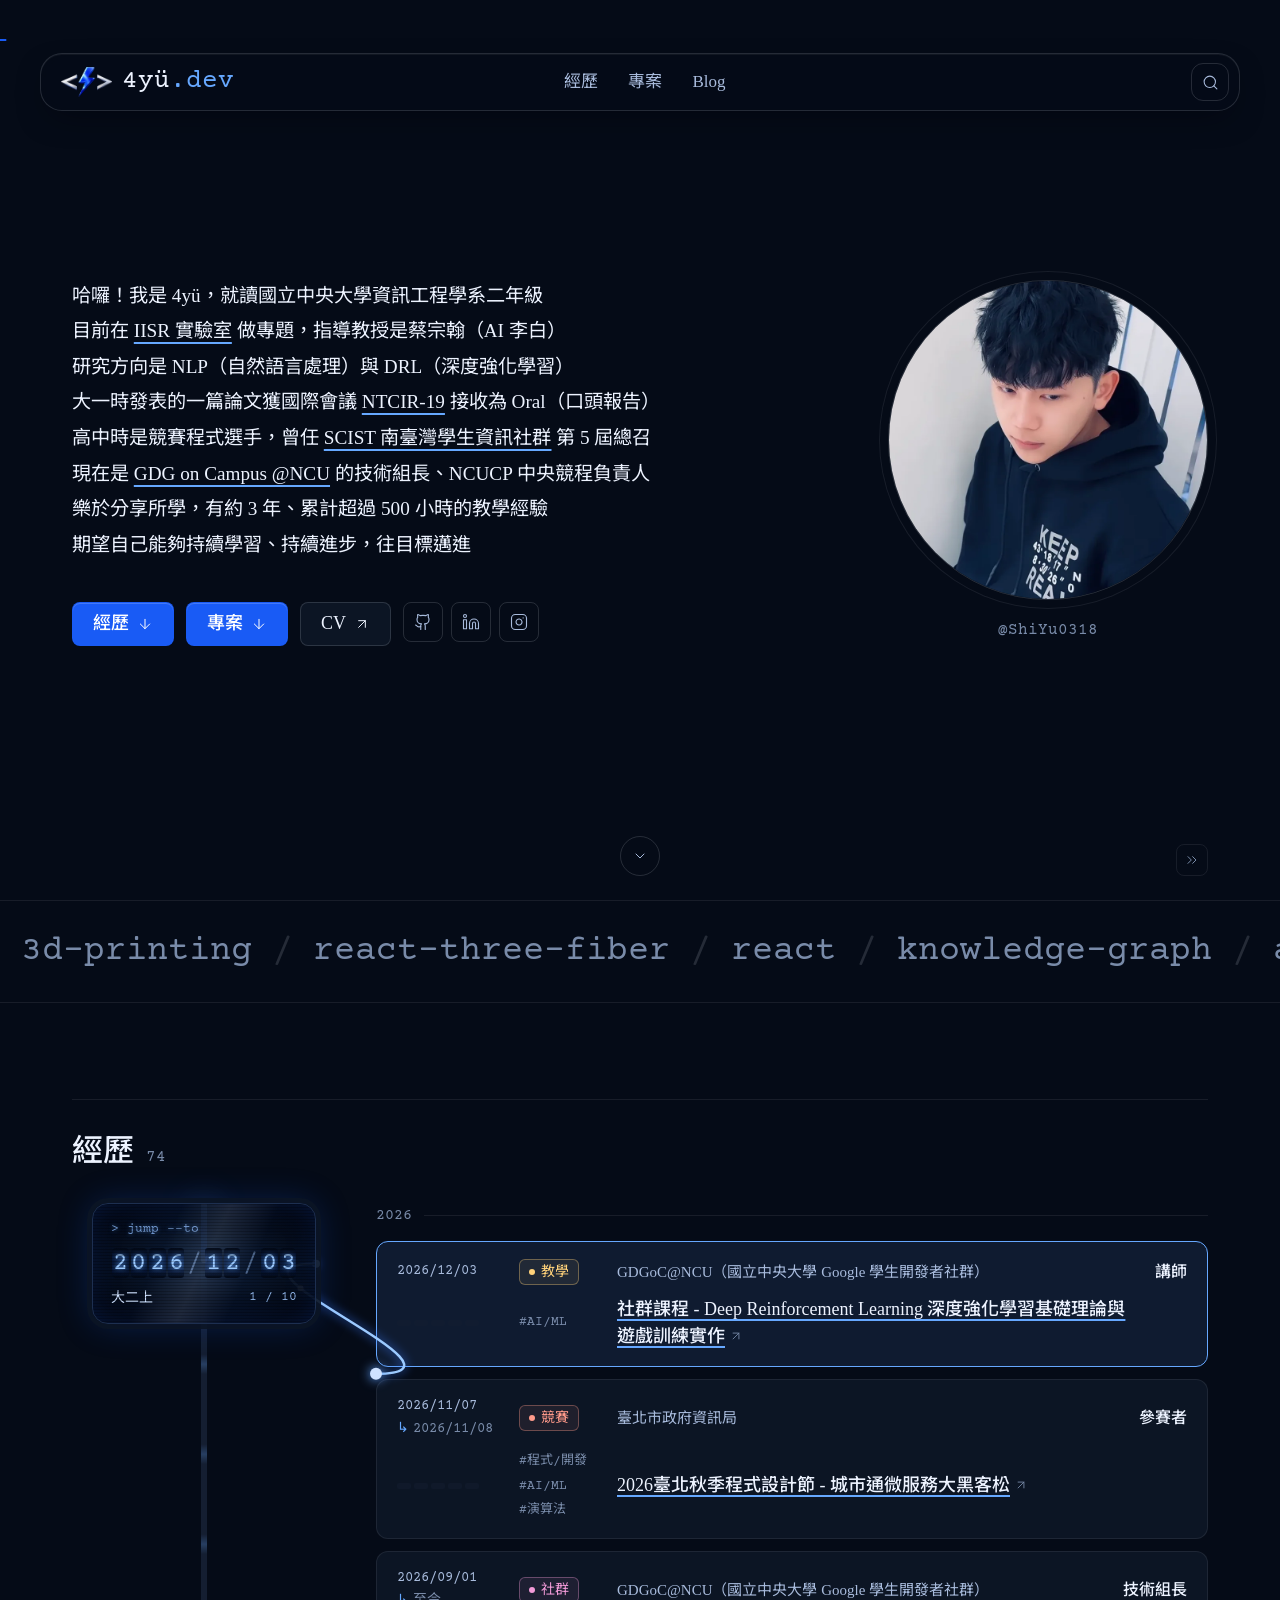
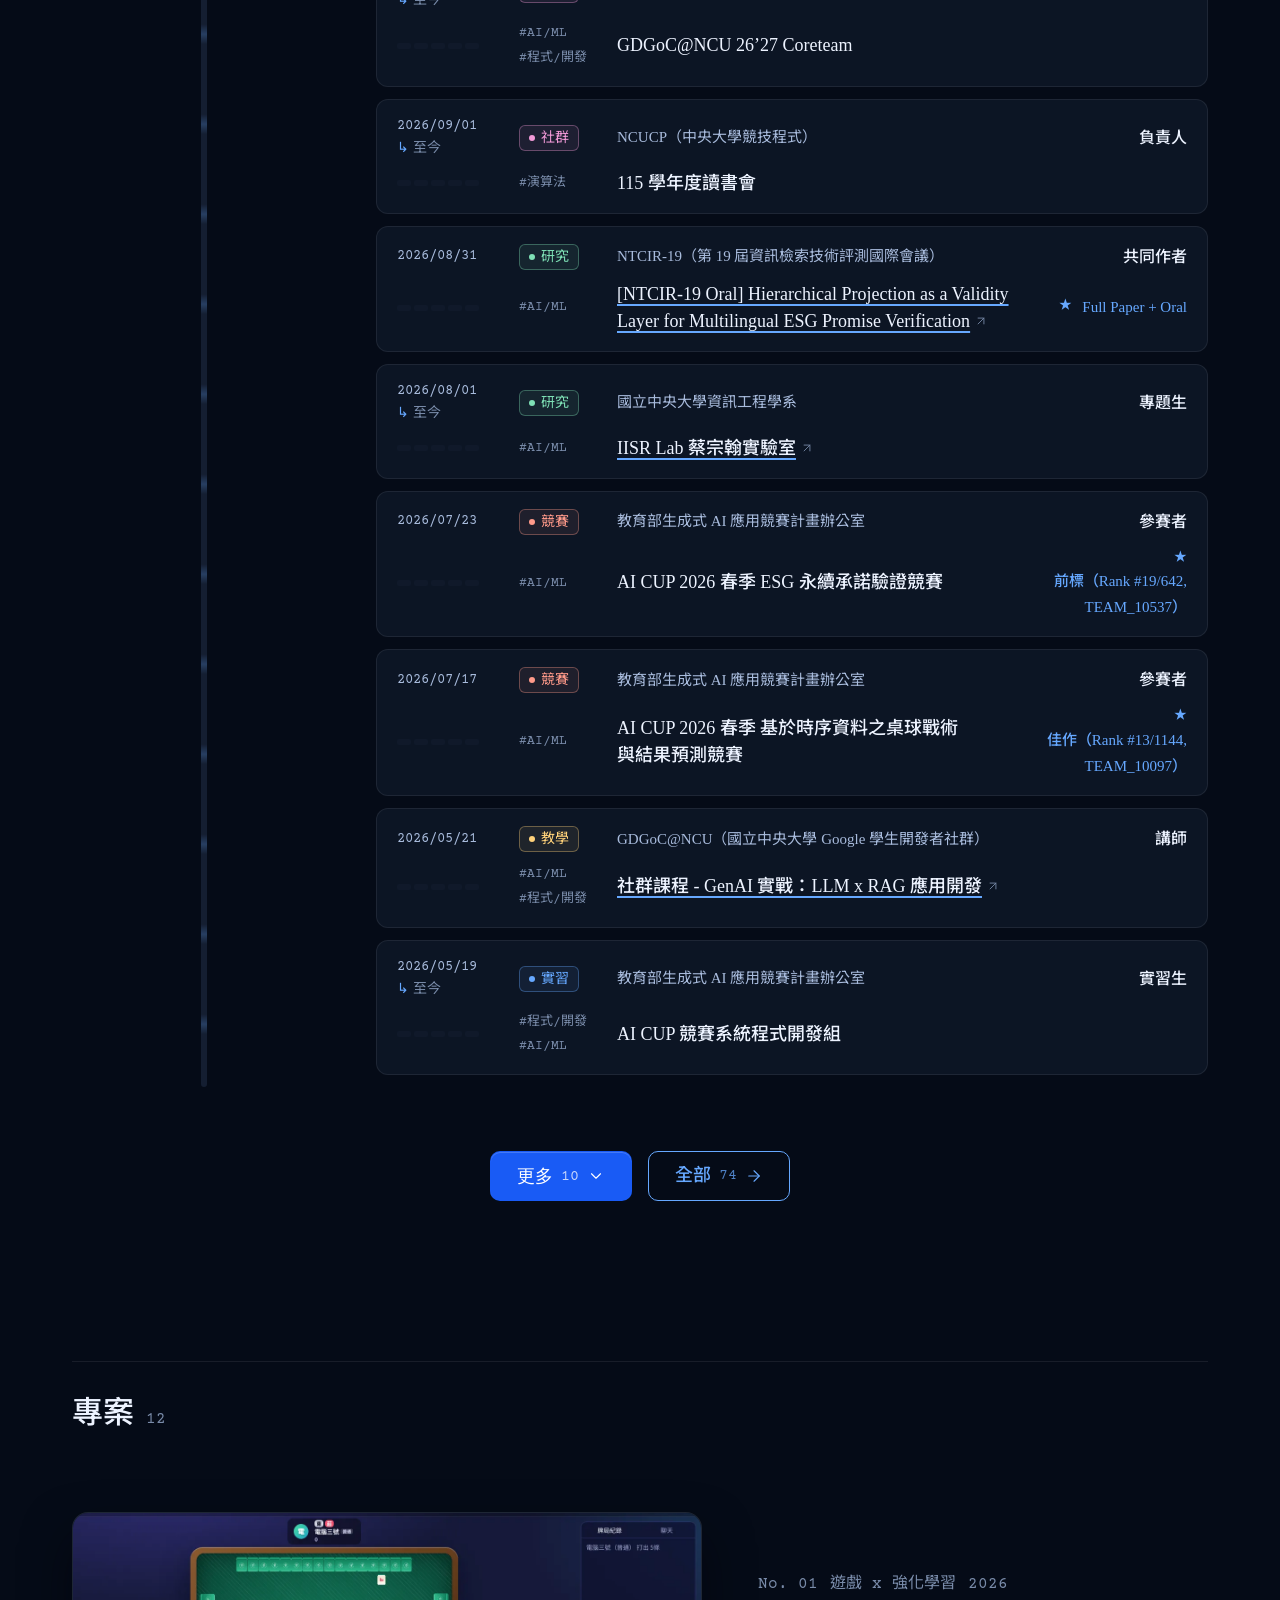
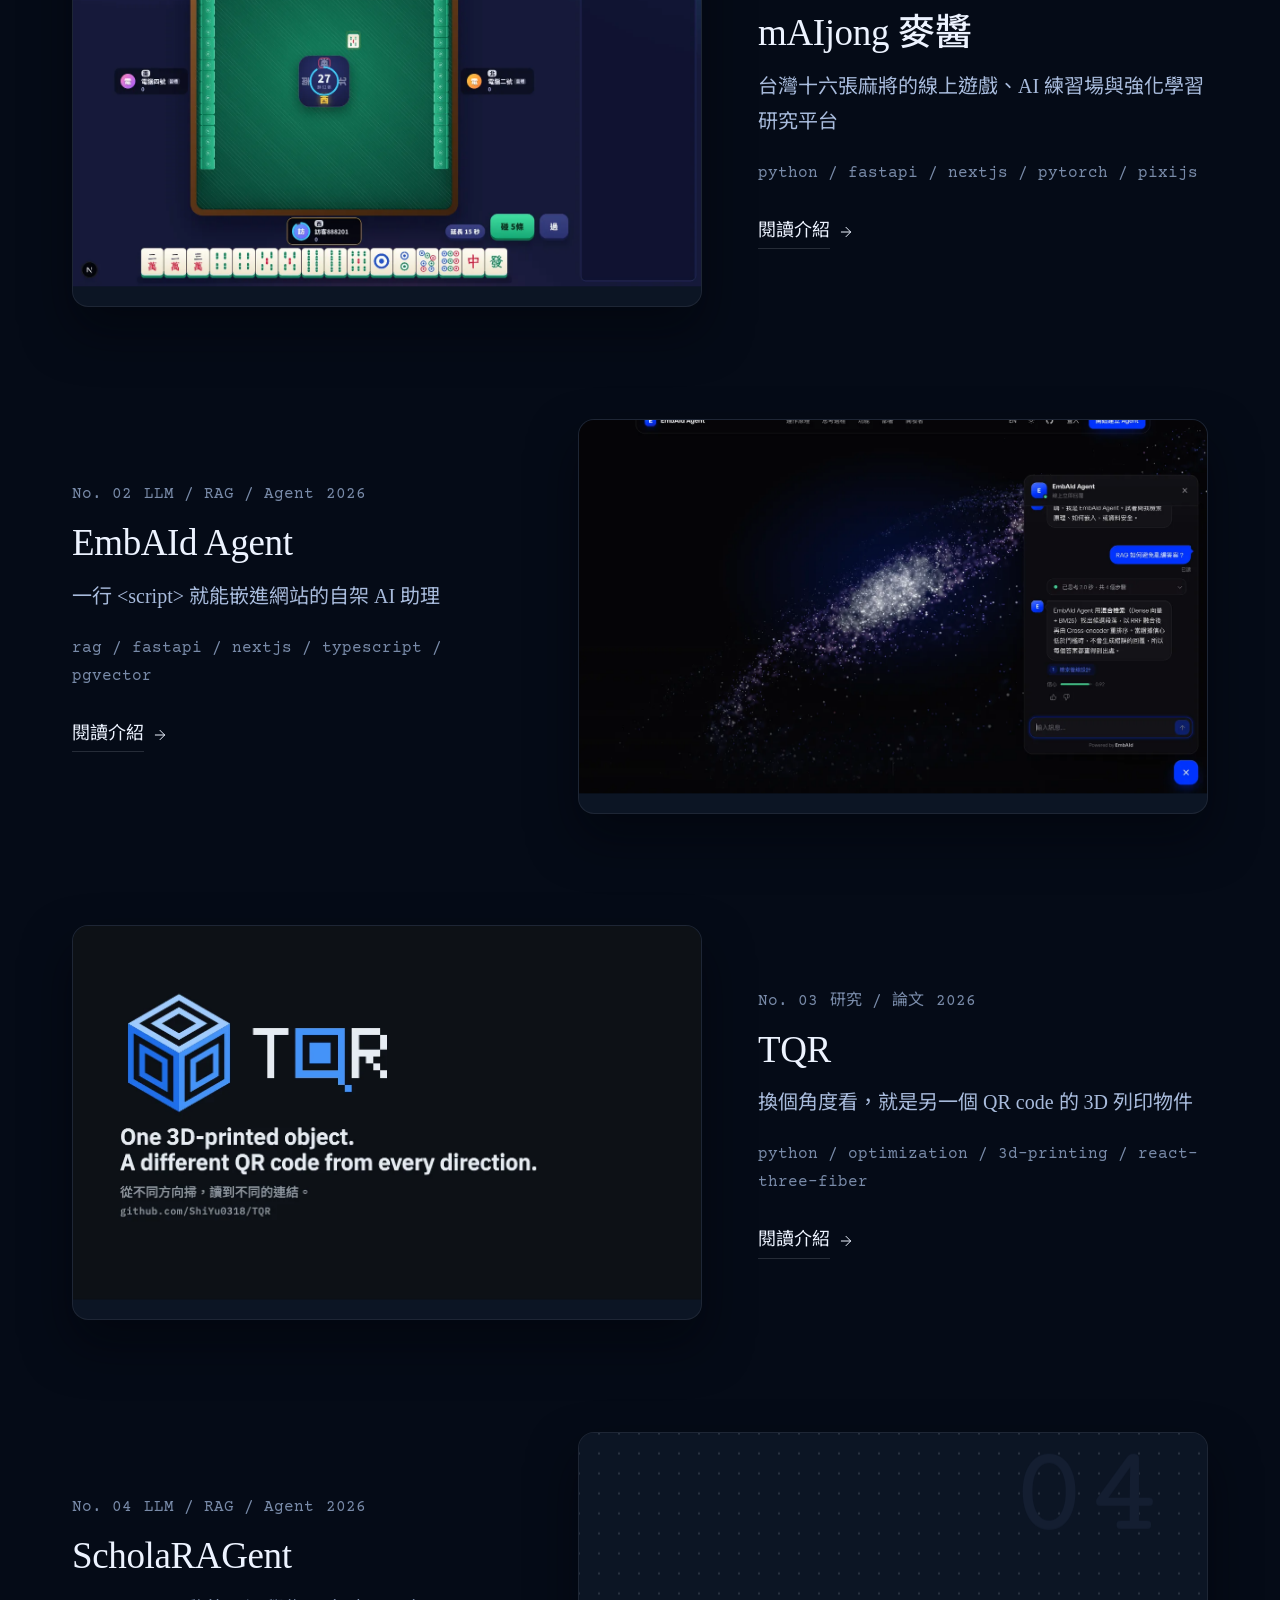
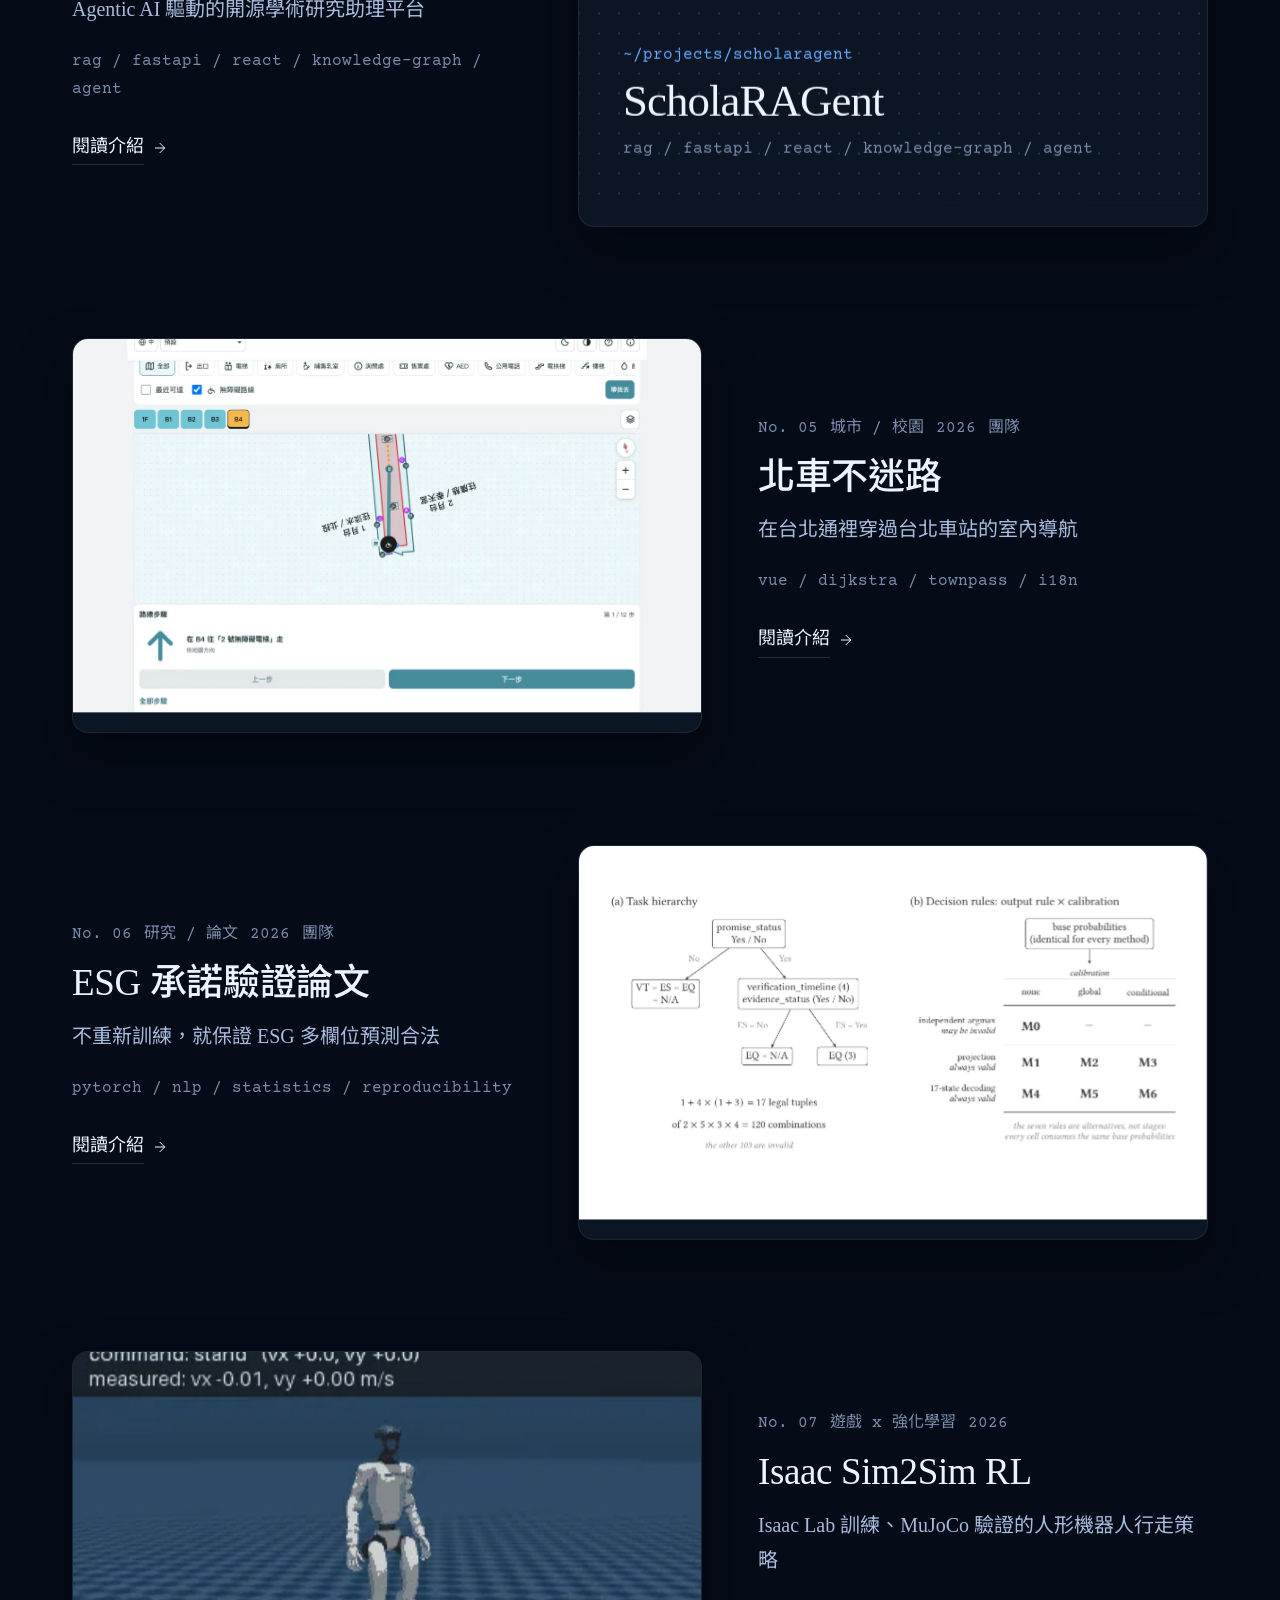
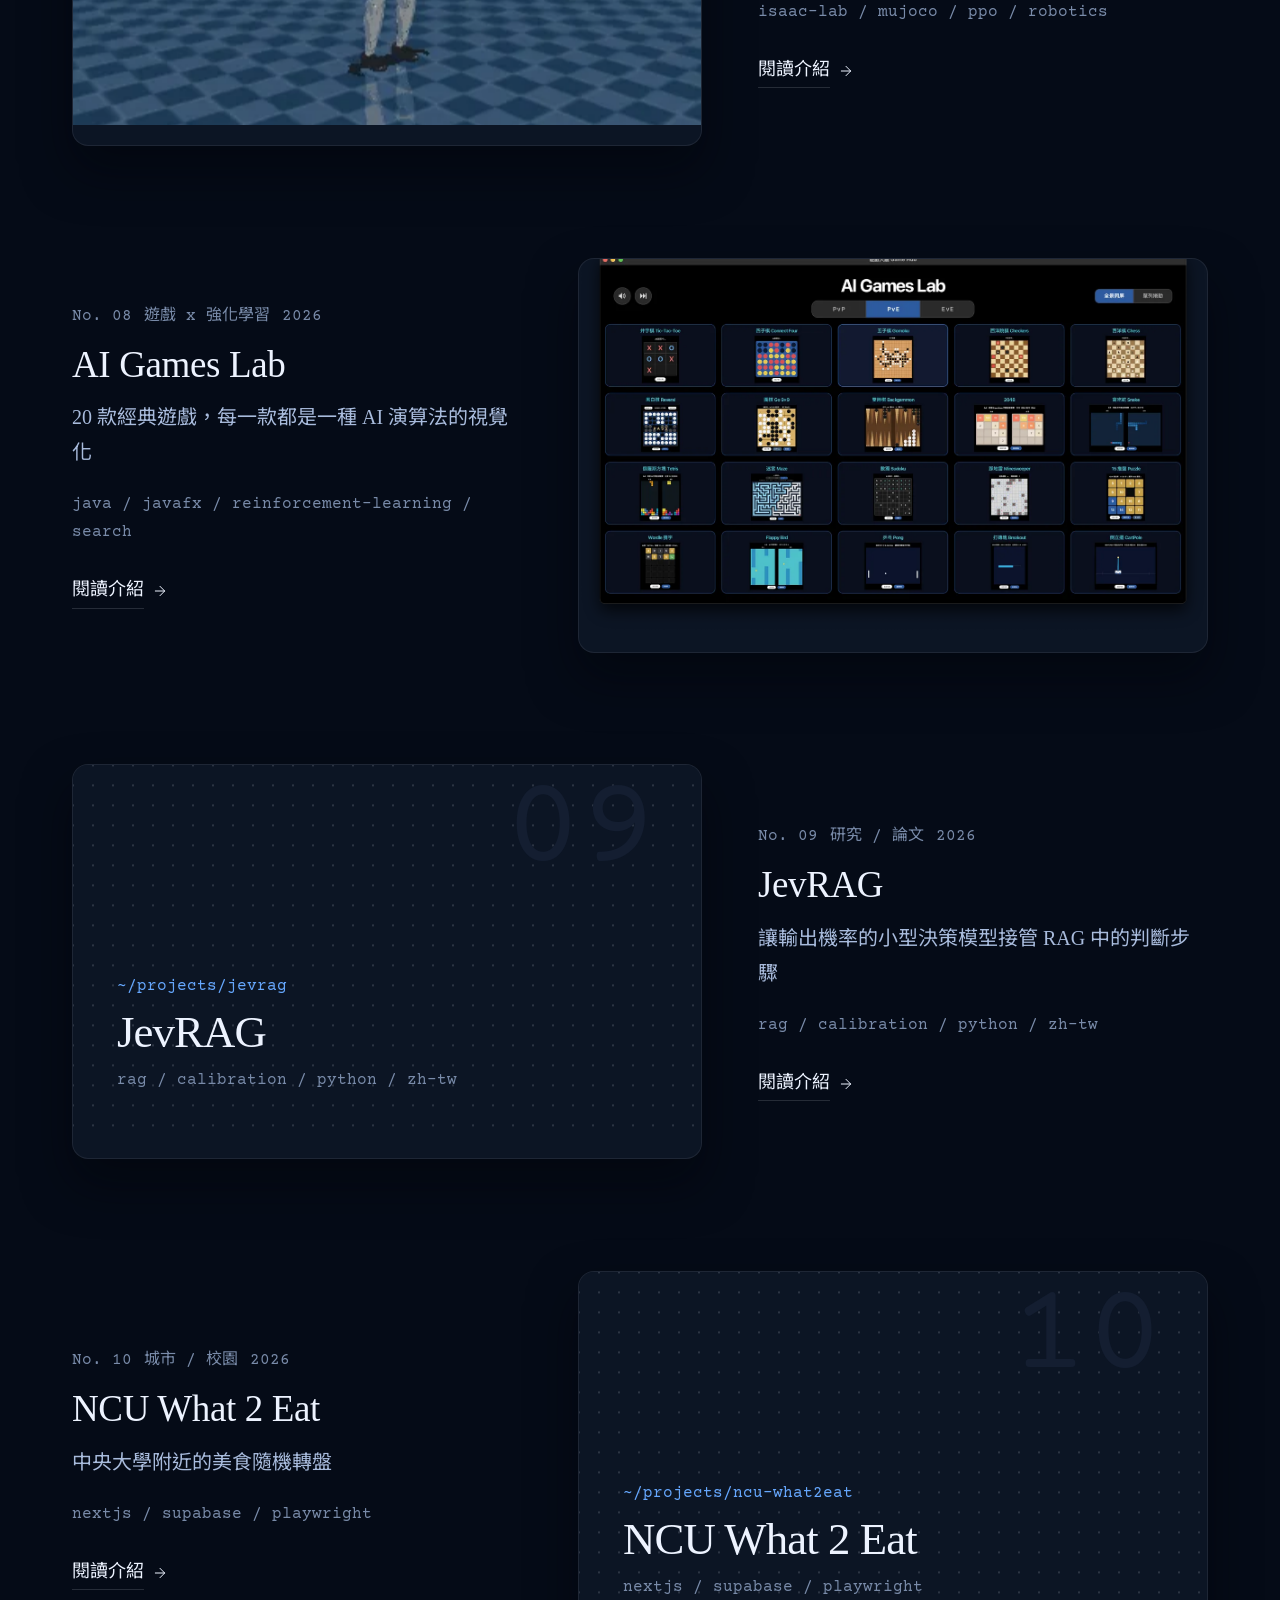
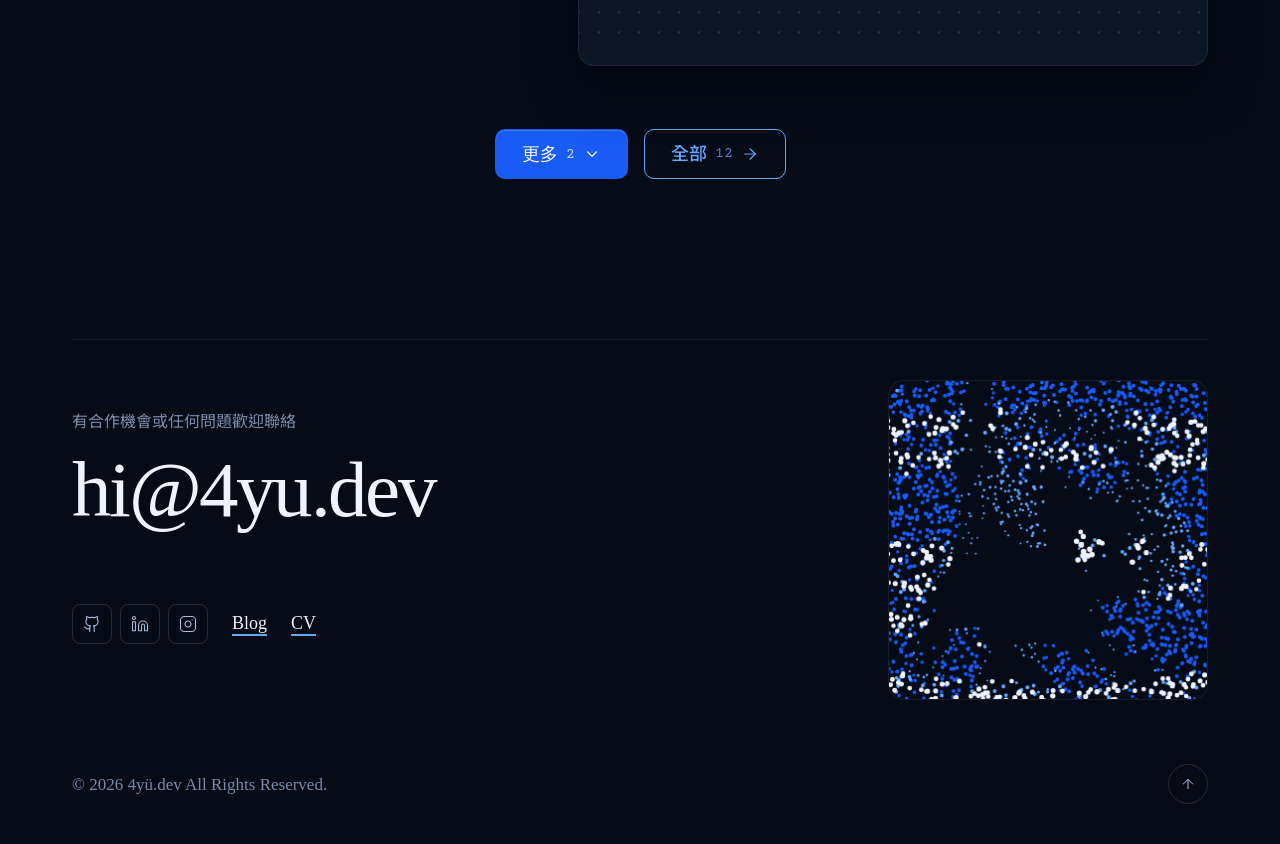
==== commit 0c198c1f: "feat(nav): floating glass pill navbar with gliding current indicator (index.html) Co-Authored-By: Cl" ====
--- a/index.html
+++ b/index.html
@@ -47,8 +47,10 @@
       <a href="experience.html">經歷</a>
       <a href="projects.html">專案</a>
       <a href="https://blog.4yu.dev">Blog</a>
+    </nav>
+    <div class="nav-actions">
       <button class="search-trigger" type="button" data-palette-open aria-label="搜尋專案（⌘K）" title="搜尋專案（⌘K）"><svg class="icon" viewBox="0 0 24 24" aria-hidden="true"><circle cx="11" cy="11" r="8"/><path d="m21 21-4.3-4.3"/></svg></button>
-    </nav>
+    </div>
   </header>
 
   <main>
--- a/assets/style.css
+++ b/assets/style.css
@@ -49,7 +49,7 @@
 
 /* ---------- 2. 基礎 ---------- */
 * { box-sizing: border-box; }
-html { scroll-padding-top: 80px; }
+html { scroll-padding-top: calc(var(--header-total) + 16px); }
 html, body { overflow-x: clip; }
 body {
   margin: 0;
@@ -91,30 +91,44 @@
 .progress { position: fixed; top: 0; left: 0; right: 0; height: 2px; z-index: 50; background: var(--brand); transform: scaleX(0); transform-origin: 0 50%; pointer-events: none; }
 
 /* ---------- 3. 頁首 / 頁尾 ---------- */
+/* 浮動膠囊導覽列：離上緣一段距離、圓角玻璃，左邊品牌、中間連結（滑動底色）、右邊動作 */
+:root { --header-gap: 14px; --header-h: 58px; --header-total: calc(var(--header-gap) + var(--header-h)); }
 .site-header {
-  position: sticky; top: 0; z-index: 30;
-  height: 64px; padding: 0 var(--gutter);
-  display: flex; align-items: center; justify-content: space-between;
-  background: var(--bg);
-  border-bottom: 1px solid var(--line);
-}
+  position: sticky; top: var(--header-gap); z-index: 30;
+  width: min(var(--page), calc(100% - 32px)); height: var(--header-h); margin: var(--header-gap) auto 0;
+  padding: 0 10px 0 20px;
+  display: grid; grid-template-columns: minmax(0, 1fr) auto minmax(0, 1fr); align-items: center; gap: 16px;
+  border: 1px solid var(--line-strong); border-radius: 22px;
+  background: rgba(5, 11, 23, .55);
+  -webkit-backdrop-filter: blur(18px) saturate(1.4); backdrop-filter: blur(18px) saturate(1.4);
+  box-shadow: inset 0 1px 0 rgba(255, 255, 255, .05), 0 12px 32px -12px rgba(0, 3, 10, .6);
+  transition: background-color .3s var(--ease), border-color .3s var(--ease);
+}
+.site-header.is-scrolled { background: rgba(5, 11, 23, .8); }
+.site-header .wordmark { justify-self: start; }
+.nav-actions { justify-self: end; display: flex; align-items: center; gap: 6px; }
 .wordmark { font-family: var(--font-mono); font-size: 26px; line-height: 1; font-weight: 500; text-decoration: none; color: var(--text); letter-spacing: 0; }
 .wordmark { display: inline-flex; align-items: center; gap: 10px; }
 .wordmark-logo { height: 30px; width: auto; display: block; }
 .wordmark-tld { color: var(--accent); }
 .wordmark:hover { color: var(--text); }
-.nav { position: relative; display: flex; align-items: center; gap: 4px; font-size: 18px; }
+.nav { position: relative; display: flex; align-items: center; gap: 2px; font-size: 17px; }
 .nav > a, .nav > button {
-  position: relative; z-index: 1; height: 32px; padding: 0 12px; white-space: nowrap;
+  position: relative; z-index: 1; height: 34px; padding: 0 14px; white-space: nowrap;
   display: inline-flex; align-items: center; gap: 8px;
   color: var(--text-2); text-decoration: none; border-radius: var(--r-control);
   font: inherit; background: transparent; border: 0; cursor: pointer;
   transition: color 150ms var(--ease);
 }
-.nav > a:hover, .nav > button:hover { color: var(--text); }
+.nav > a:hover, .nav > button:hover, .nav > a[aria-current], .nav > a[data-current] { color: var(--text); }
 /* 流體 hover：一塊底色跟著游標滑到目前的連結 */
-.nav-hover { position: absolute; left: 0; top: 50%; height: 32px; width: 0; margin-top: -16px; border-radius: var(--r-control); background: var(--raised); opacity: 0; pointer-events: none; }
-.search-trigger { border: 1px solid var(--line-strong) !important; margin-left: 8px; width: 38px; padding: 0 !important; justify-content: center; }
+.nav-hover { position: absolute; left: 0; top: 50%; height: 34px; width: 0; margin-top: -17px; border-radius: 10px; background: rgba(237, 243, 255, .08); box-shadow: inset 0 1px 0 rgba(255, 255, 255, .06); opacity: 0; pointer-events: none; }
+.search-trigger {
+  width: 38px; height: 38px; display: inline-grid; place-items: center; padding: 0; cursor: pointer;
+  color: var(--text-2); background: transparent; border: 1px solid var(--line-strong); border-radius: 12px;
+  transition: color .2s var(--ease), background-color .2s var(--ease);
+}
+.search-trigger:hover { color: var(--text); background: rgba(237, 243, 255, .07); }
 .search-trigger .icon { width: 17px; height: 17px; }
 
 .site-footer { max-width: var(--page); margin: 160px auto 0; padding: 0 var(--gutter) 40px; }
@@ -172,7 +186,7 @@
 /* 首屏：導覽列以下剛好填滿一個畫面高度 */
 .hero {
   max-width: var(--page); margin: 0 auto; padding: 64px var(--gutter) 112px;
-  min-height: calc(100vh - 64px); min-height: calc(100svh - 64px);
+  min-height: calc(100vh - var(--header-total)); min-height: calc(100svh - var(--header-total));
   display: grid; grid-template-columns: minmax(0, max-content) auto; justify-content: space-between; column-gap: clamp(48px, 6vw, 88px); row-gap: 40px; align-items: center; align-content: center;
 }
 .hero h1 {
@@ -420,7 +434,7 @@
 @media (max-width: 1000px) {
   .project-body { grid-template-columns: minmax(0, 1fr); gap: 0; }
   .toc {
-    display: none; position: fixed; top: 64px; left: 0; right: 0; max-height: 60vh; overflow-y: auto;
+    display: none; position: fixed; top: calc(var(--header-total) + 8px); left: 0; right: 0; max-height: 60vh; overflow-y: auto;
     background: var(--surface); border-bottom: 1px solid var(--line); padding: 16px var(--gutter); z-index: 25;
   }
   .toc.open { display: block; }
@@ -441,11 +455,14 @@
   #filters::-webkit-scrollbar, #exp-fields::-webkit-scrollbar { display: none; }
   #filters button, #exp-fields button { flex: none; }
   .controls { width: 100%; }
+  :root { --header-gap: 8px; --header-h: 52px; }
+  .site-header { width: calc(100% - 16px); padding: 0 6px 0 14px; display: flex; justify-content: space-between; gap: 8px; border-radius: 18px; }
+  .nav { margin-left: auto; }
   .site-header .wordmark { font-size: 18px; gap: 6px; }
   .site-header .wordmark-logo { height: 22px; }
   .nav { font-size: 16px; gap: 0; }
   .nav > a, .nav > button { padding: 0 8px; }
-  .search-trigger { margin-left: 4px; width: 34px; }
+  .search-trigger { width: 34px; height: 34px; border-radius: 10px; }
   .hero { grid-template-columns: 1fr; gap: 40px; padding: 40px var(--gutter) 104px; }
   .hero h1 { font-size: 35px; }
   .hero .bio { font-size: 16px; line-height: 1.7; }
@@ -542,7 +559,7 @@
 .hero > .scroll-down:hover { color: var(--accent); border-color: var(--accent); }
 .hero > .scroll-down.is-hidden { opacity: 0; pointer-events: none; }
 @keyframes scroll-bob { 0%, 100% { transform: translateY(-2px); } 50% { transform: translateY(3px); } }
-@media (prefers-reduced-motion: reduce) { .hero > .scroll-down .icon { animation: none; } }
+@media (prefers-reduced-motion: reduce) { .hero > .scroll-down .icon { animation: none; } .tm-dial, .tm-sheen { animation: none; } }
 
 /* 頁尾的回到頂端 */
 .to-top {
@@ -623,7 +640,7 @@
 .projects-head h1 { font-size: clamp(44px, 6.6vw, 70px); font-weight: 500; letter-spacing: -.02em; margin: 0; display: flex; align-items: baseline; gap: 16px; }
 .projects-head h1 .meta { font-size: 18px; letter-spacing: 0; }
 
-.exp-page { max-width: var(--page); margin: 0 auto; padding: 80px var(--gutter) 0; }
+.exp-page { max-width: 1320px; margin: 0 auto; padding: 80px var(--gutter) 0; }
 .exp-head { margin-bottom: 64px; }
 .exp-head h1 { font-size: clamp(44px, 6.6vw, 70px); font-weight: 500; letter-spacing: -.02em; margin: 12px 0 32px; }
 
@@ -633,20 +650,22 @@
    上列：日期 / 類型 / 主辦單位 / 身分
    下列：含金量 / #領域 / 標題 / 成果 */
 .exp {
-  position: relative; display: grid; grid-template-columns: 158px 112px minmax(0, 1fr) auto; grid-template-rows: auto auto;
+  position: relative; display: grid; grid-template-columns: 104px 80px minmax(0, 1fr) auto; grid-template-rows: auto auto;
   column-gap: 18px; row-gap: 10px; align-items: center;
   margin-bottom: 12px; padding: 16px 20px; background: var(--surface); border: 1px solid var(--line); border-radius: 12px;
   transition: border-color .3s var(--ease), background-color .3s var(--ease), transform .4s var(--ease);
 }
 .exp:hover { border-color: var(--line-strong); }
-.exp-date { margin: 0; font-size: 14px; color: var(--text-2); font-variant-numeric: tabular-nums; display: flex; flex-wrap: wrap; gap: 0 8px; }
+.exp-date { margin: 0; font-size: 14px; line-height: 1.5; color: var(--text-2); font-variant-numeric: tabular-nums; display: flex; flex-direction: column; align-items: flex-start; gap: 2px; white-space: nowrap; }
+.exp-to { color: var(--muted); }
+.exp-to i { font-style: normal; color: var(--accent); margin-right: 4px; }
 .exp-soon { font-family: var(--font-mono); font-size: 12px; color: var(--accent); border: 1px solid var(--accent); border-radius: 4px; padding: 0 5px; line-height: 18px; }
 .exp-type {
   justify-self: start; display: inline-flex; align-items: center; gap: 6px; font-size: 14px; line-height: 1; padding: 5px 9px; border-radius: var(--r-tag); white-space: nowrap;
   color: var(--c); border: 1px solid color-mix(in srgb, var(--c) 35%, transparent); background: color-mix(in srgb, var(--c) 8%, transparent);
 }
 .exp-type::before { content: ""; width: 6px; height: 6px; border-radius: 50%; background: currentColor; }
-.exp-org { margin: 0; font-size: 15px; color: var(--text-2); overflow: hidden; text-overflow: ellipsis; white-space: nowrap; }
+.exp-org { margin: 0; font-size: 15px; line-height: 1.5; color: var(--text-2); }
 .exp-role { justify-self: end; font-size: 16px; font-weight: 500; color: var(--text); white-space: nowrap; transition: color .2s var(--ease); }
 .exp:hover .exp-role { color: var(--accent); }
 /* 含金量：5 格，從淺藍到深藍；沒評的整條變淡 */
@@ -658,12 +677,12 @@
 .exp-lv[data-l="4"] i:nth-child(-n+4) { background: #3a7bff; }
 .exp-lv[data-l="5"] i:nth-child(-n+5) { background: #195bf5; }
 .exp-lv[data-l="0"] { opacity: .5; }
-.exp-tags { margin: 0; font-size: 13px; display: flex; flex-wrap: wrap; gap: 2px 10px; }
+.exp-tags { margin: 0; font-size: 13px; display: flex; flex-direction: column; gap: 2px; white-space: nowrap; min-width: 0; }
 .exp-title { margin: 0; font-size: 18px; font-weight: 500; line-height: 1.5; color: var(--text); }
 .exp-title a { color: inherit; text-decoration: underline; text-decoration-color: var(--accent); text-decoration-thickness: 1.5px; text-underline-offset: 4px; }
 .exp-title a .icon { width: 14px; height: 14px; margin-left: 4px; color: var(--muted); vertical-align: -1px; transition: color .2s var(--ease); }
 .exp-title a:hover, .exp-title a:hover .icon { color: var(--accent); }
-.exp-result { justify-self: end; margin: 0; max-width: 18em; text-align: right; font-size: 15px; font-weight: 500; color: var(--accent); display: flex; flex-wrap: wrap; justify-content: flex-end; gap: 0 10px; }
+.exp-result { justify-self: end; margin: 0; max-width: 13em; text-align: right; font-size: 15px; font-weight: 500; color: var(--accent); display: flex; flex-wrap: wrap; justify-content: flex-end; gap: 0 10px; }
 .exp-result::before { content: "★"; font-size: .85em; }
 
 /* 經歷頁工具列：篩選、排序 */
@@ -694,48 +713,81 @@
 .exp-chip[aria-pressed="true"] { color: var(--c); border-color: var(--c); background: color-mix(in srgb, var(--c) 12%, transparent); }
 .exp-chip.is-lv { font-family: var(--font-mono); letter-spacing: -.05em; }
 
-/* 時光機時間軸：左欄粗軸 + 置中的「DESTINATION TIME」面板，捲動時固定在頁首下方 */
-.exp-tm { display: grid; grid-template-columns: 300px minmax(0, 1fr); }
+/* 時光機時間軸：左欄粗軸 + 終端機風格的時光機面板，捲動時固定在畫面上方 1/3 */
+.exp-tm { display: grid; grid-template-columns: 264px minmax(0, 1fr); }
 .tm-side { position: relative; }
 .tm-rail { position: absolute; left: 50%; top: 0; bottom: 0; width: 6px; margin-left: -3px; border-radius: 6px; background: var(--raised); }
-.tm-fill { position: absolute; left: 0; top: 0; width: 100%; height: 0; border-radius: 6px; background: linear-gradient(var(--accent), var(--brand)); box-shadow: 0 0 14px rgba(102, 168, 255, .5); }
-.tm-dial-wrap { position: sticky; top: var(--dial-top, 40vh); z-index: 5; display: flex; justify-content: center; }
+.tm-fill {
+  position: absolute; left: 0; top: 0; width: 100%; height: 0; border-radius: 6px; overflow: hidden;
+  background: linear-gradient(var(--accent), var(--brand));
+  box-shadow: 0 0 calc(14px + 22px * var(--flow-glow, 0)) rgba(102, 168, 255, calc(.5 + .4 * var(--flow-glow, 0)));
+}
+/* 光條：一段段亮光跟著捲動往下流（位移由 JS 的 --flow 決定），捲越快越亮 */
+.tm-fill::after {
+  content: ""; position: absolute; inset: 0;
+  background: repeating-linear-gradient(transparent 0 46px, rgba(255, 255, 255, .85) 58px, transparent 72px, transparent 120px);
+  background-position: 0 var(--flow, 0px); opacity: calc(.35 + .65 * var(--flow-glow, 0));
+}
+/* 未捲到的那段軌道也有淡淡的流動 */
+.tm-rail::before {
+  content: ""; position: absolute; inset: 0; border-radius: inherit;
+  background: repeating-linear-gradient(transparent 0 30px, rgba(102, 168, 255, .25) 40px, transparent 50px, transparent 90px);
+  background-position: 0 calc(var(--flow, 0px) * .5); opacity: calc(.3 + .7 * var(--flow-glow, 0));
+}
+.tm-dial-wrap { position: sticky; top: var(--dial-top, 30vh); z-index: 5; display: flex; justify-content: center; }
+/* 面板：終端機主導（深色 CRT 小螢幕 + 藍色磷光 LED 滾輪數字 + 掃描線），外層是全息玻璃的邊框與反光 */
 .tm-dial {
-  position: relative; display: flex; flex-direction: column; gap: 8px; padding: 12px 16px 12px;
-  background: #060d1a; border: 2px solid #22324f; border-radius: 6px;
-  box-shadow: inset 0 0 0 4px #0b1528, 0 12px 32px rgba(0, 3, 10, .6);
-}
-.tm-dial-title { align-self: center; font-family: var(--font-mono); font-size: 11px; letter-spacing: .18em; color: #071026; background: var(--accent); padding: 2px 8px; border-radius: 2px; }
-.tm-digits { display: flex; align-items: center; font-family: var(--font-mono); font-size: 27px; line-height: 1; color: #8fc2ff; text-shadow: 0 0 6px rgba(102, 168, 255, .9), 0 0 16px rgba(25, 91, 245, .6); }
-.tm-sep { padding: 0 3px; color: var(--muted); text-shadow: none; }
-.dg { position: relative; display: inline-block; width: .62em; height: 1.15em; margin: 0 1px; overflow: hidden; border-radius: 2px; background: rgba(25, 91, 245, .08); }
-.dg::before { content: "8"; position: absolute; inset: 0; text-align: center; line-height: 1.15em; color: rgba(102, 168, 255, .08); text-shadow: none; }
-.dg .strip { position: absolute; left: 0; top: 0; width: 100%; transition: transform .7s cubic-bezier(.2, .9, .25, 1.15); }
-.dg .strip span { display: block; height: 1.15em; line-height: 1.15em; text-align: center; }
-.tm-labels { display: flex; justify-content: space-between; font-family: var(--font-mono); font-size: 11px; letter-spacing: .12em; color: var(--accent); }
-.tm-foot { display: flex; justify-content: space-between; font-size: 14px; color: var(--text-2); }
-.tm-foot b { color: var(--accent); font-weight: 500; }
+  position: relative; display: flex; flex-direction: column; gap: 8px; padding: 14px 18px 12px; overflow: hidden;
+  font-family: var(--font-mono); border-radius: 16px;
+  background: radial-gradient(ellipse at center, rgba(14, 34, 66, .92), rgba(3, 8, 18, .95) 80%);
+  border: 1px solid #1d2f50;
+  box-shadow: 0 0 0 5px rgba(12, 21, 36, .9), 0 0 34px rgba(25, 91, 245, .25), inset 0 0 30px rgba(25, 91, 245, .18);
+  animation: crt-flicker 6s infinite steps(1);
+}
+.tm-dial::after { content: ""; position: absolute; inset: 0; pointer-events: none; border-radius: inherit; background: repeating-linear-gradient(rgba(0, 0, 0, .22) 0 1px, transparent 1px 3px); }
+.tm-sheen { position: absolute; inset: -60%; pointer-events: none; background: linear-gradient(115deg, transparent 42%, rgba(255, 255, 255, .1) 50%, transparent 58%); animation: tm-sheen 4s infinite; }
+@keyframes tm-sheen { from { transform: translateX(-45%); } to { transform: translateX(45%); } }
+@keyframes crt-flicker { 0%, 96% { opacity: 1; } 97% { opacity: .88; } 98% { opacity: 1; } 99% { opacity: .92; } }
+.tm-prompt { font-size: 13px; color: #6f95cc; text-shadow: 0 0 4px rgba(102, 168, 255, .5); }
+.tm-digits { display: flex; align-items: center; font-family: var(--font-mono); font-size: 25px; line-height: 1; color: #9ccaff; text-shadow: 0 0 5px rgba(102, 168, 255, .9), 0 0 16px rgba(25, 91, 245, .6); }
+.tm-dial.is-glitch .tm-digits { animation: tm-glitch .35s steps(2) 1; }
+@keyframes tm-glitch { 0% { transform: translate(2px, -1px); filter: hue-rotate(40deg); } 50% { transform: translate(-2px, 1px); clip-path: inset(15% 0 35% 0); } 100% { transform: none; } }
+.tm-sep { padding: 0 2px; color: rgba(160, 200, 255, .45); text-shadow: none; }
+/* 3D 滾輪：每一位是 10 面的圓柱，在小窗後面轉，上下有陰影像窺視窗 */
+.dg { position: relative; display: inline-block; width: .66em; height: 1.2em; margin: 0 1px; overflow: hidden; border-radius: 3px; perspective: 180px; background: linear-gradient(rgba(25, 91, 245, .1), rgba(25, 91, 245, .03) 50%, rgba(25, 91, 245, .1)); }
+.dg::after { content: ""; position: absolute; inset: 0; pointer-events: none; background: linear-gradient(rgba(3, 8, 18, .9), transparent 32%, transparent 68%, rgba(3, 8, 18, .9)); }
+.dg .cyl { position: absolute; inset: 0; transform-style: preserve-3d; transform: translateZ(-1.85em); transition: transform .9s cubic-bezier(.3, 1.3, .4, 1); }
+.dg .cyl span { position: absolute; inset: 0; display: grid; place-items: center; backface-visibility: hidden; }
+.tm-foot { display: flex; justify-content: space-between; gap: 18px; font-size: 13px; color: #8fb3e6; }
+.tm-foot b { color: #cfe2ff; font-weight: 400; font-family: var(--font-sans); font-size: 14px; }
 .tm-n { font-family: var(--font-mono); font-variant-numeric: tabular-nums; }
-.tm-pointer { position: absolute; top: 50%; right: 0; width: 0; height: 2px; background: var(--accent); }
-.tm-pointer::after { content: ""; position: absolute; right: -4px; top: -4px; width: 10px; height: 10px; border-radius: 50%; background: var(--accent); box-shadow: 0 0 10px var(--accent); }
-.tm-list { padding: 0 0 8vh; min-width: 0; }
+/* 彈性光纖：面板 → 卡片正中間 */
+.exp-tm { position: relative; }
+.tm-fiber { position: absolute; inset: 0; width: 100%; height: 100%; overflow: visible; pointer-events: none; z-index: 4; }
+.tm-fiber path { fill: none; stroke-linecap: round; }
+.tm-fiber-glow { stroke: #3a7bff; stroke-width: 8; opacity: .3; filter: blur(4px); }
+.tm-fiber-line { stroke: #9ccaff; stroke-width: 2.5; }
+.tm-fiber-a { fill: #9ccaff; }
+.tm-fiber-b { fill: #cfe2ff; filter: drop-shadow(0 0 6px #66a8ff); }
+.tm-fiber-spark { fill: #fff; opacity: 0; filter: drop-shadow(0 0 6px #fff); }
+.tm-list { padding: 0 0 8vh 40px; min-width: 0; }
 .exp-preview .tm-list { padding-bottom: 0; }
 .tm-year { font-family: var(--font-mono); font-size: 15px; color: var(--muted); margin: 32px 0 12px; display: flex; align-items: center; gap: 12px; font-variant-numeric: tabular-nums; }
 .tm-year:first-child { margin-top: 0; }
 .tm-year::after { content: ""; flex: 1; height: 1px; background: var(--line); }
 .tm-list .exp { cursor: pointer; }
-.tm-list .exp.is-on { border-color: var(--accent); background: #0f1b30; transform: translateX(6px); }
+.tm-list .exp.is-on { border-color: var(--accent); background: #0f1b30; }
 .visually-hidden { position: absolute; width: 1px; height: 1px; overflow: hidden; clip: rect(0 0 0 0); white-space: nowrap; }
 
 @media (max-width: 1000px) {
-  .exp { grid-template-columns: 140px minmax(0, 1fr) auto; }
+  .exp { grid-template-columns: 104px minmax(0, 1fr) auto; }
   .exp-type { grid-column: 2; grid-row: 1; } .exp-org { grid-column: 1 / -1; grid-row: 3; }
   .exp-role { grid-column: 3; grid-row: 1; }
   .exp-lv { grid-column: 1; grid-row: 4; } .exp-tags { grid-column: 2 / -1; grid-row: 4; }
   .exp-title { grid-column: 1 / -1; grid-row: 2; }
   .exp-result { grid-column: 1 / -1; grid-row: 5; justify-self: start; justify-content: flex-start; text-align: left; max-width: none; }
   .exp-result:empty, .exp > span:last-child:empty { display: none; }
-  .exp-tm { grid-template-columns: 240px minmax(0, 1fr); }
+  .exp-tm { grid-template-columns: 220px minmax(0, 1fr); }
   .tm-digits { font-size: 22px; }
 }
 
@@ -750,12 +802,12 @@
   .exp-flabel { line-height: 1.4; }
   /* 手機：時間軸收起來，面板變成貼在頁首下方的一條 */
   .exp-tm { grid-template-columns: 1fr; }
-  .tm-rail, .tm-pointer { display: none; }
-  .tm-side { position: sticky; top: 64px; z-index: 6; background: var(--bg); padding: 10px 0; margin: 0 calc(var(--gutter) * -1) 12px; border-bottom: 1px solid var(--line); }
+  .tm-rail, .tm-fiber { display: none; }
+  .tm-side { position: sticky; top: calc(var(--header-total) + 6px); z-index: 6; background: var(--bg); padding: 10px 0; margin: 0 calc(var(--gutter) * -1) 12px; border-bottom: 1px solid var(--line); }
   .tm-dial-wrap { position: static; }
-  .tm-dial { flex-direction: row; align-items: center; gap: 12px; padding: 8px 12px; }
-  .tm-dial-title, .tm-labels { display: none; }
+  .tm-dial { flex-direction: row; align-items: center; gap: 12px; padding: 8px 14px; border-radius: 12px; box-shadow: 0 0 0 3px rgba(12, 21, 36, .9), 0 0 20px rgba(25, 91, 245, .2), inset 0 0 20px rgba(25, 91, 245, .15); }
+  .tm-prompt, .tm-sheen { display: none; }
   .tm-digits { font-size: 20px; }
   .tm-foot { flex-direction: column; font-size: 13px; gap: 2px; }
-  .tm-list .exp.is-on { transform: none; }
-}
+  .tm-list { padding-left: 0; }
+}
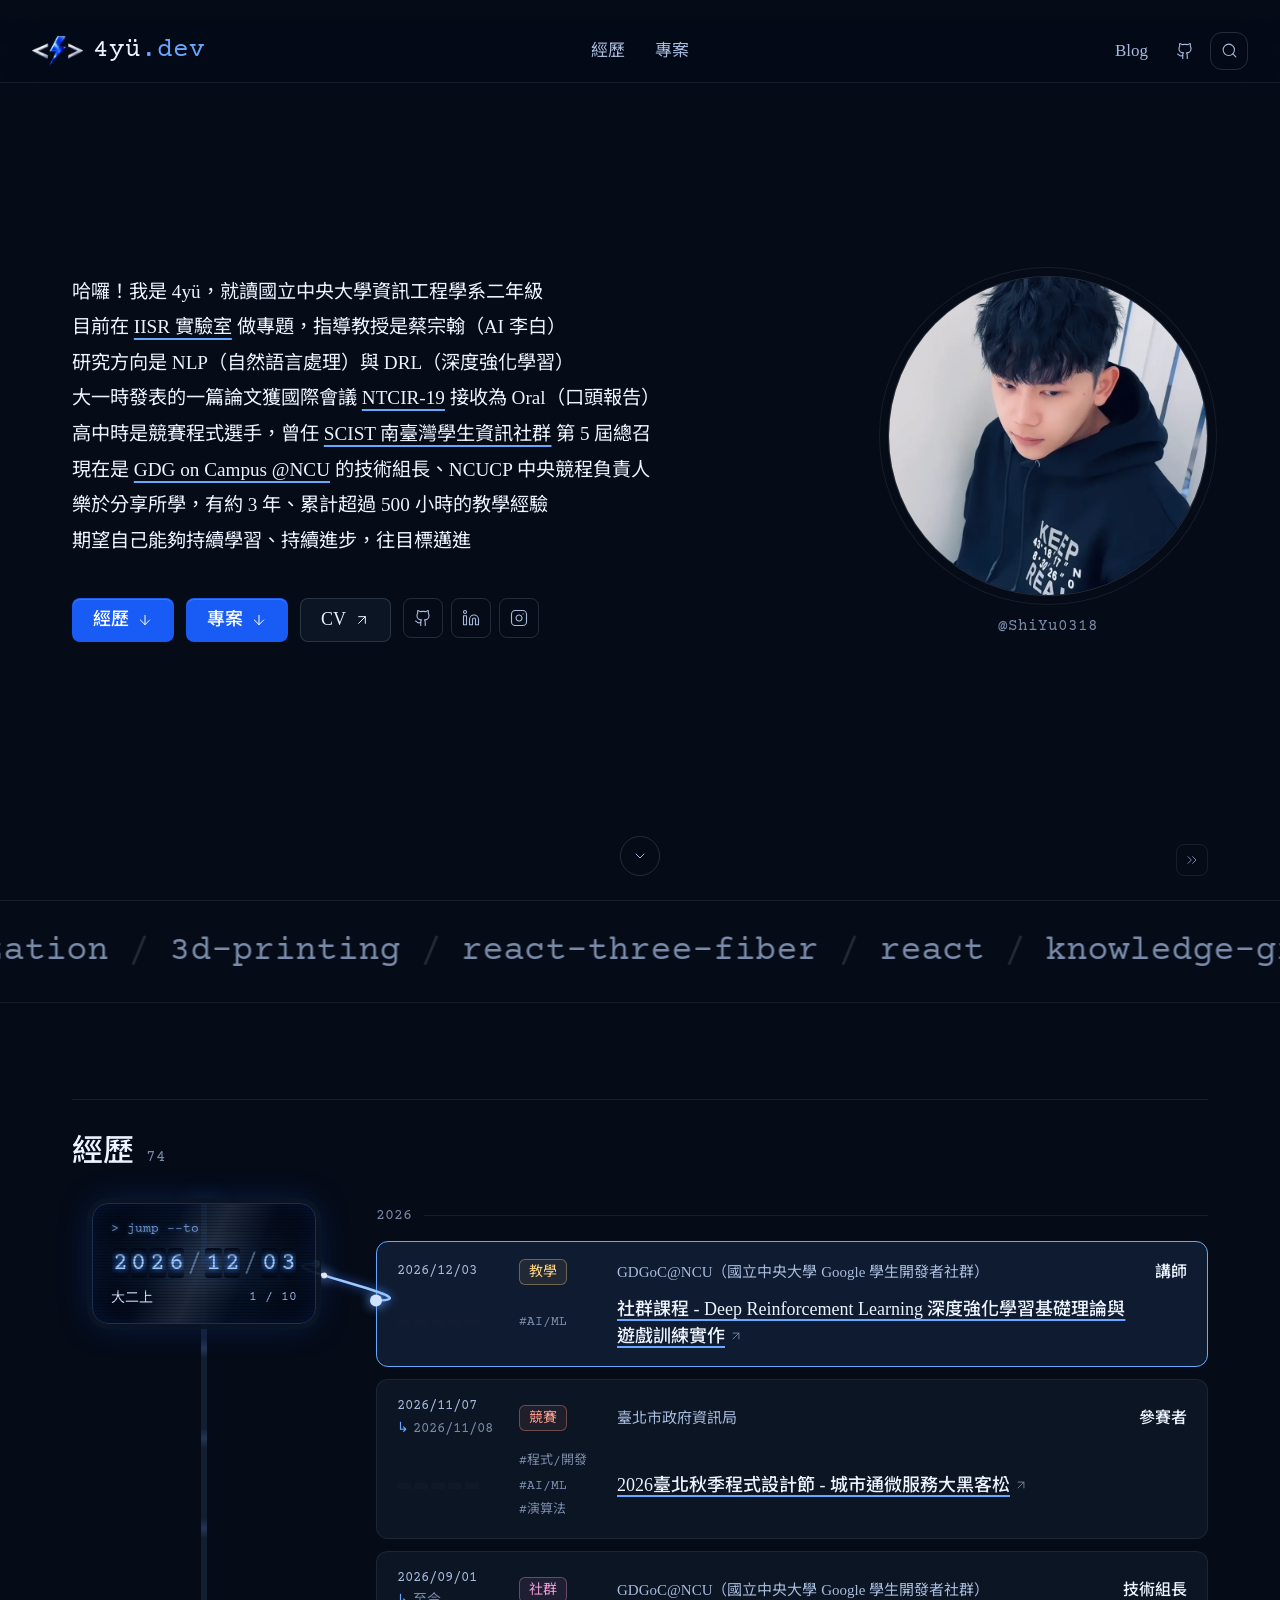
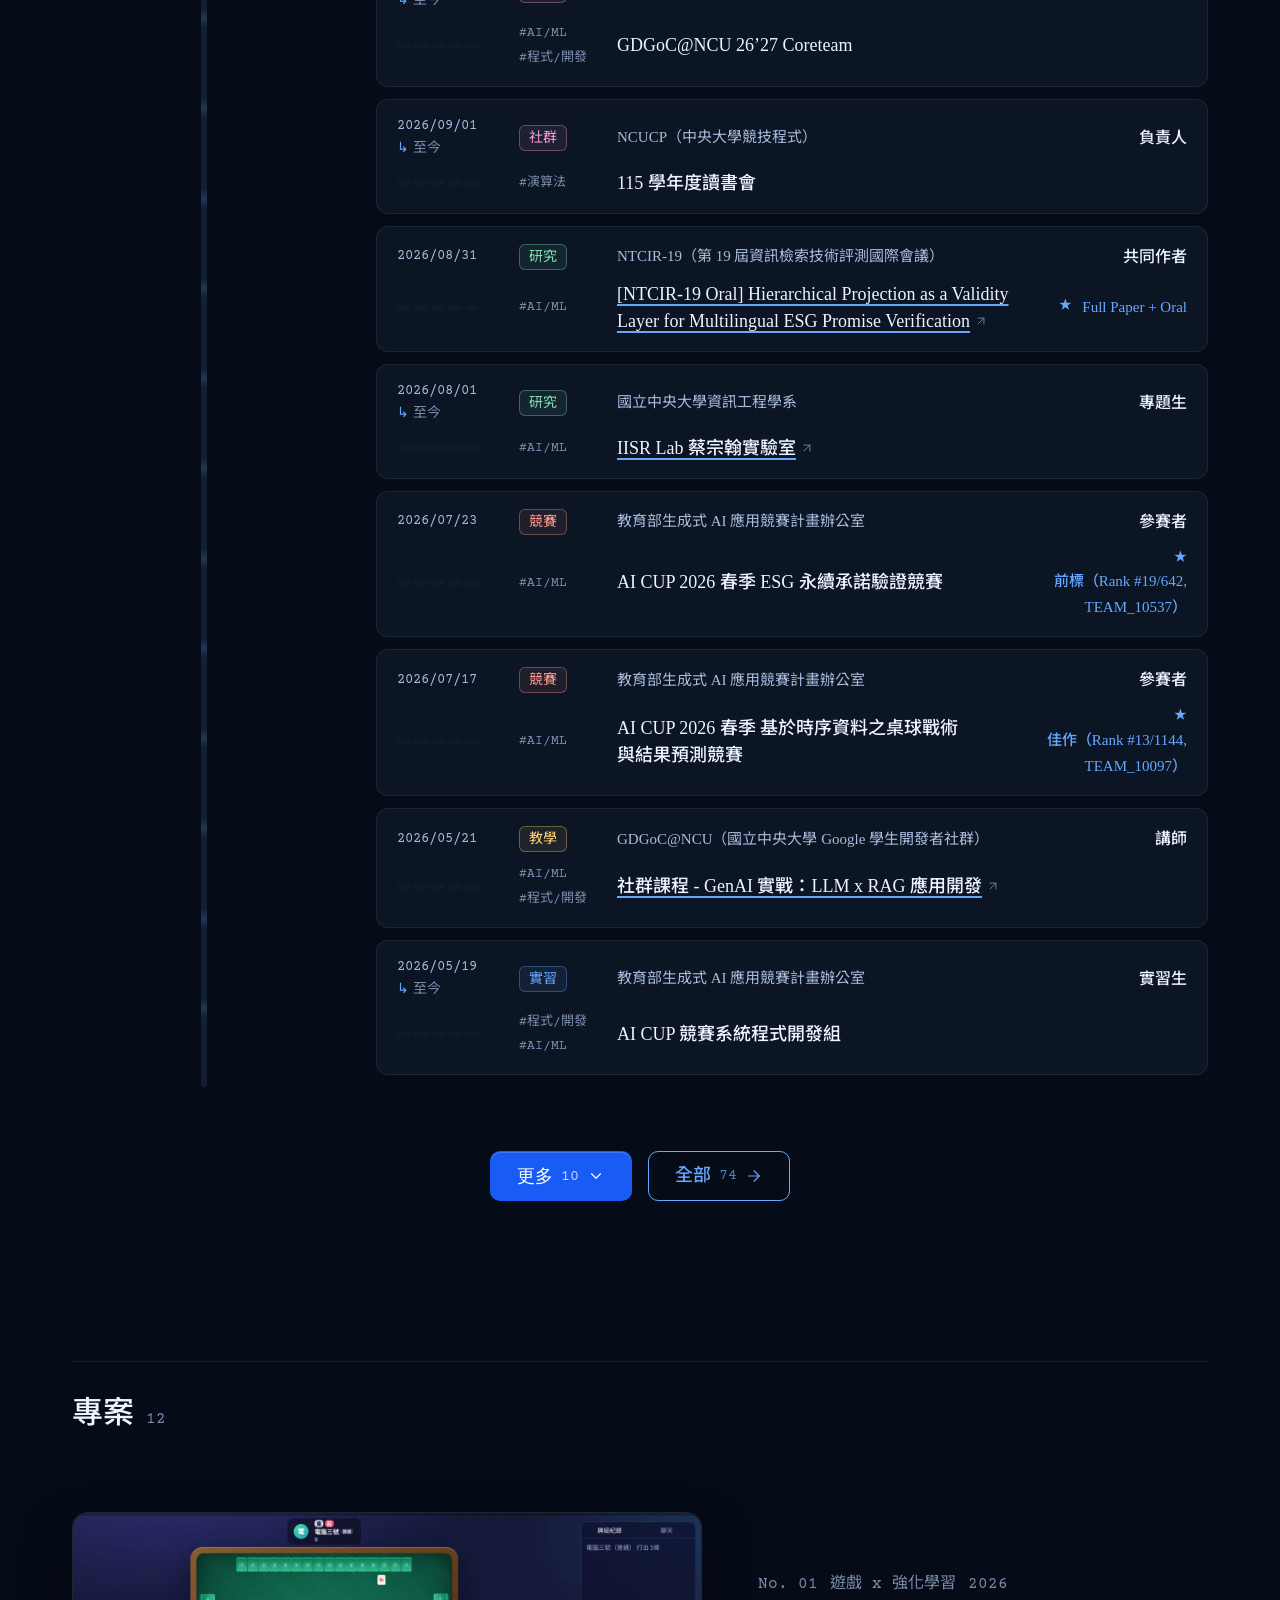
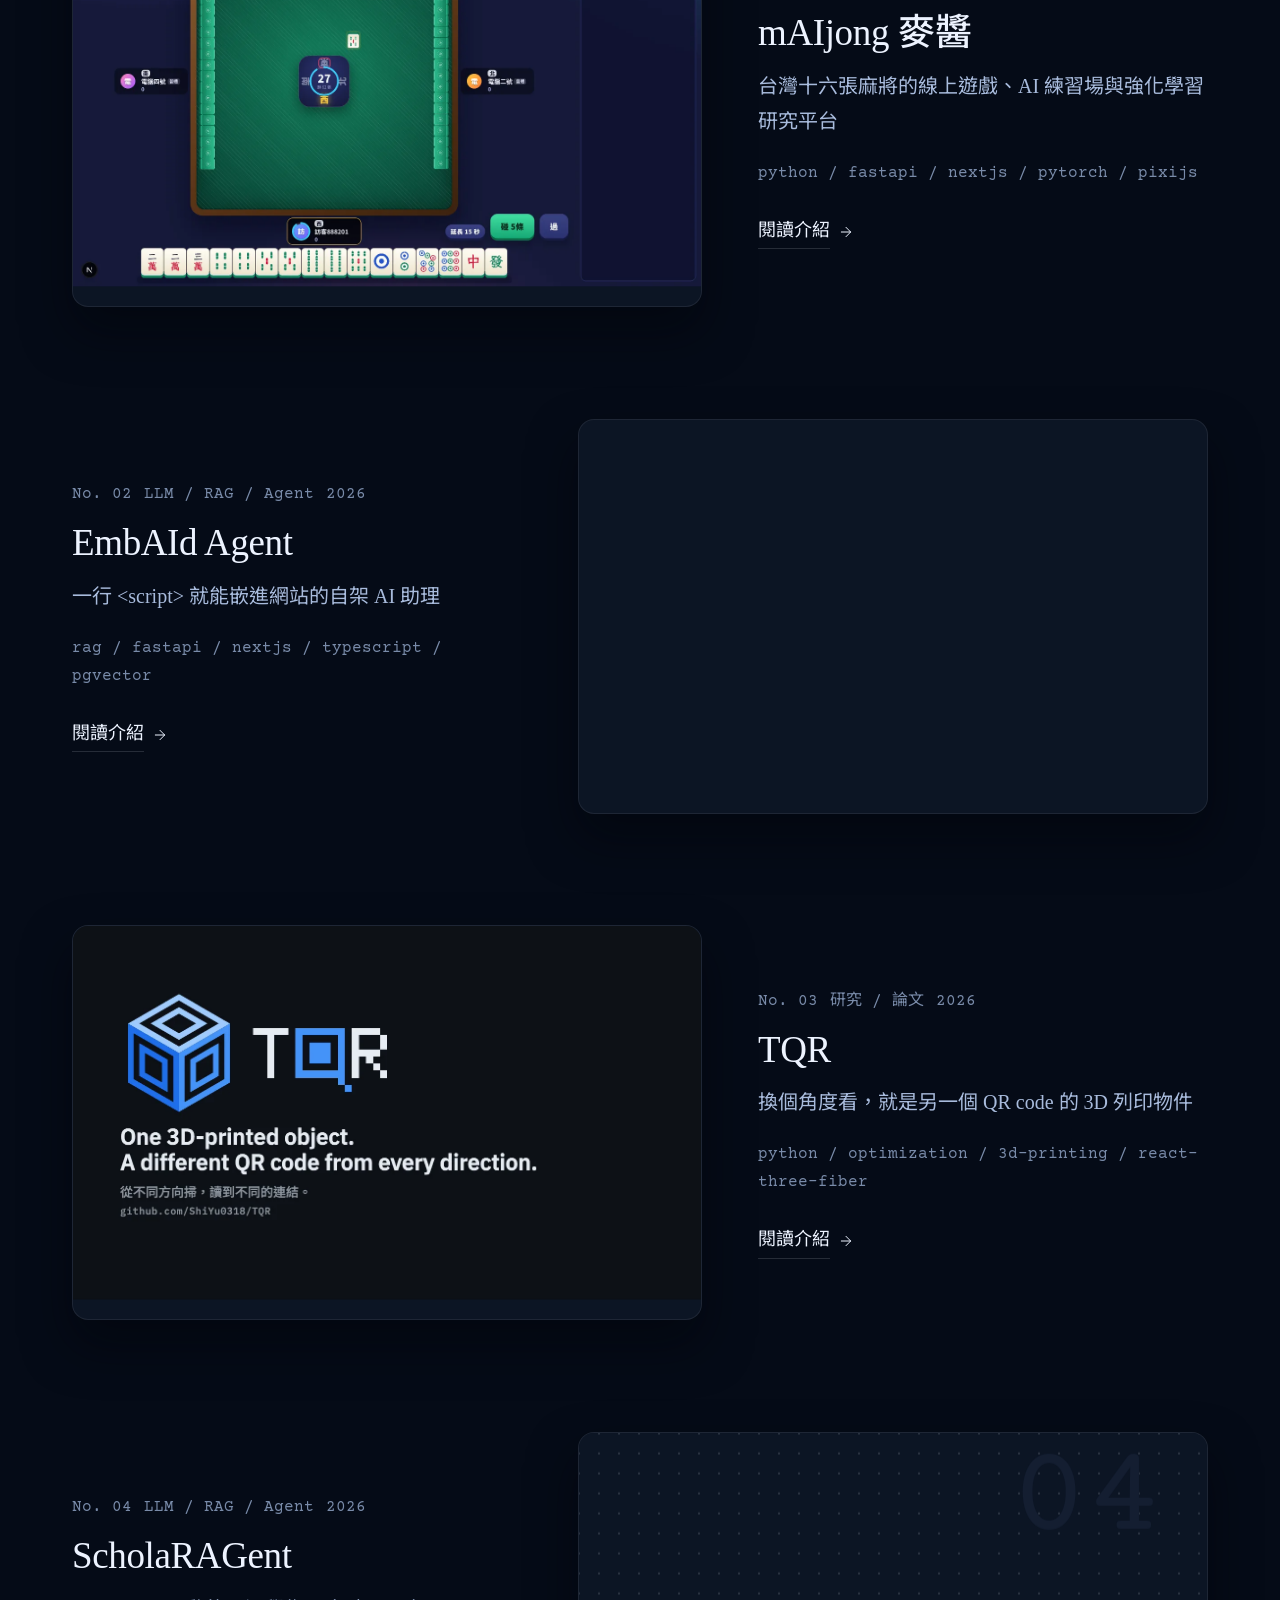
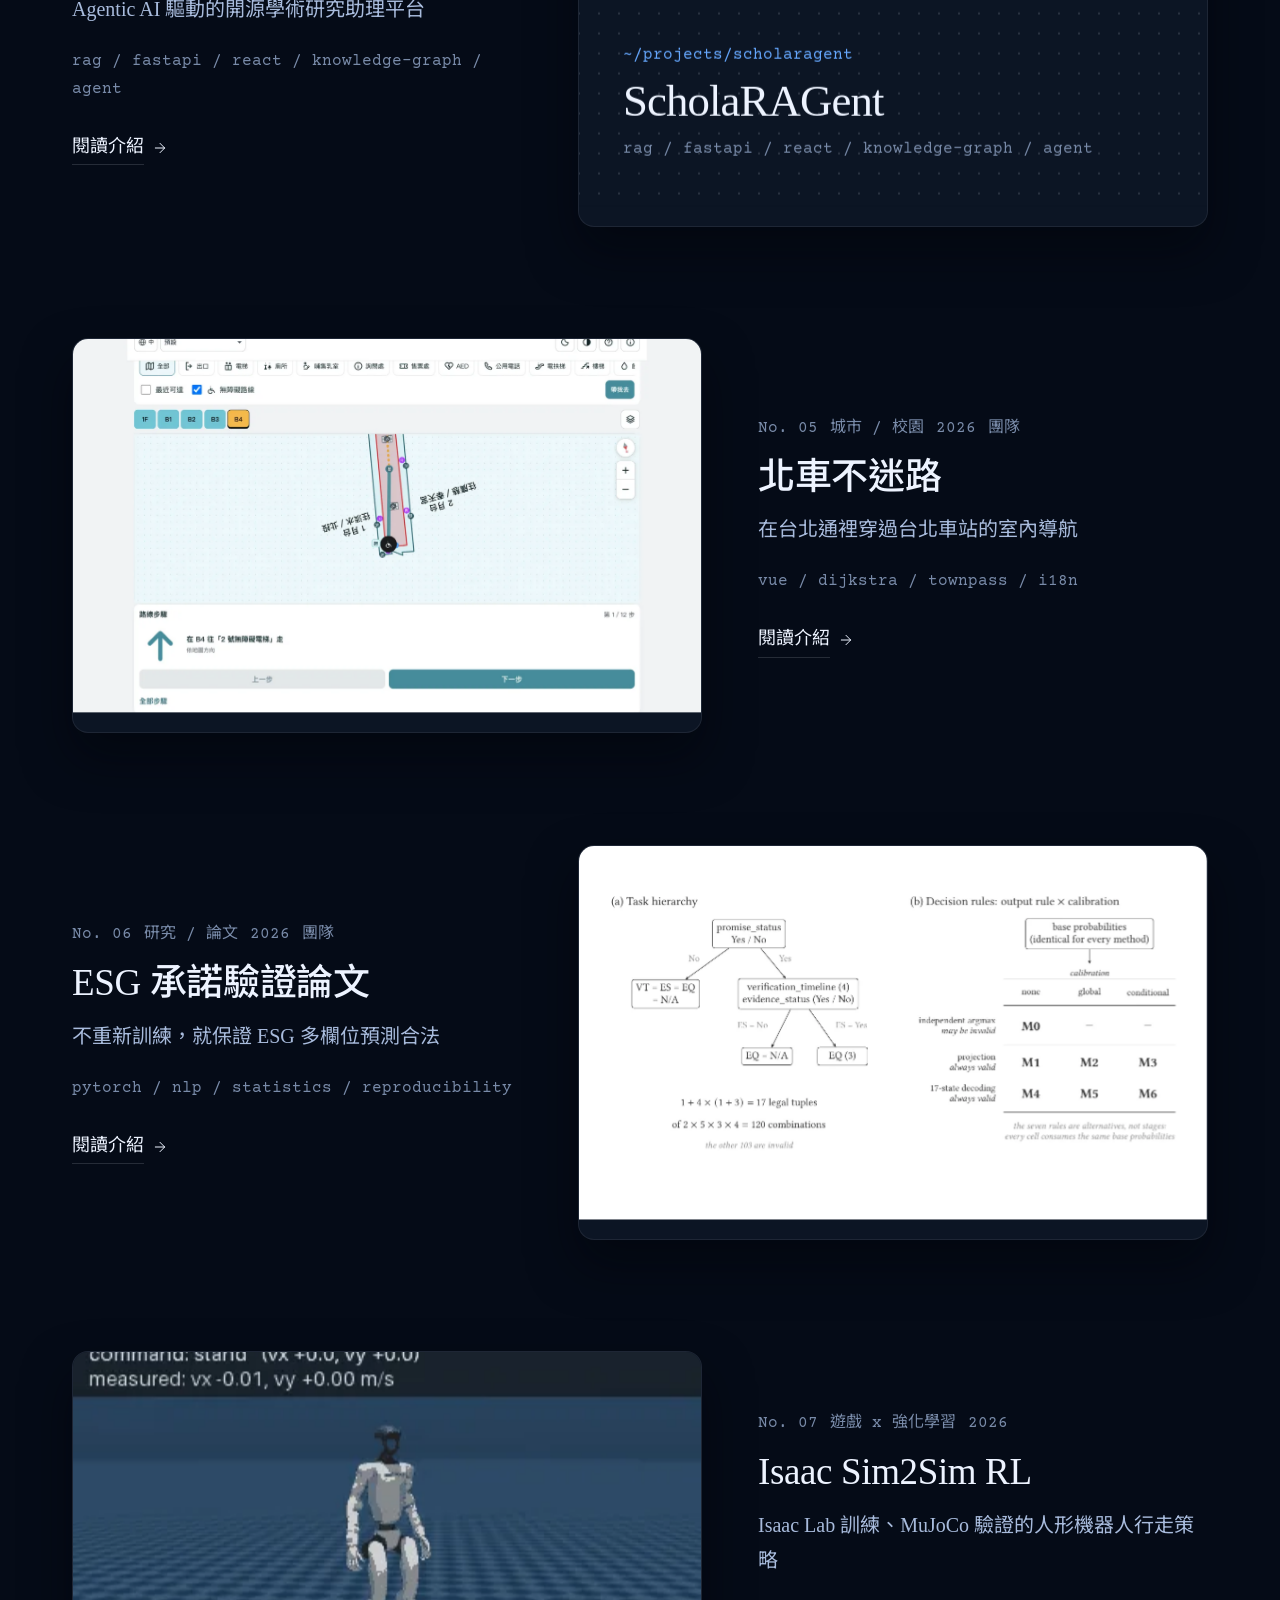
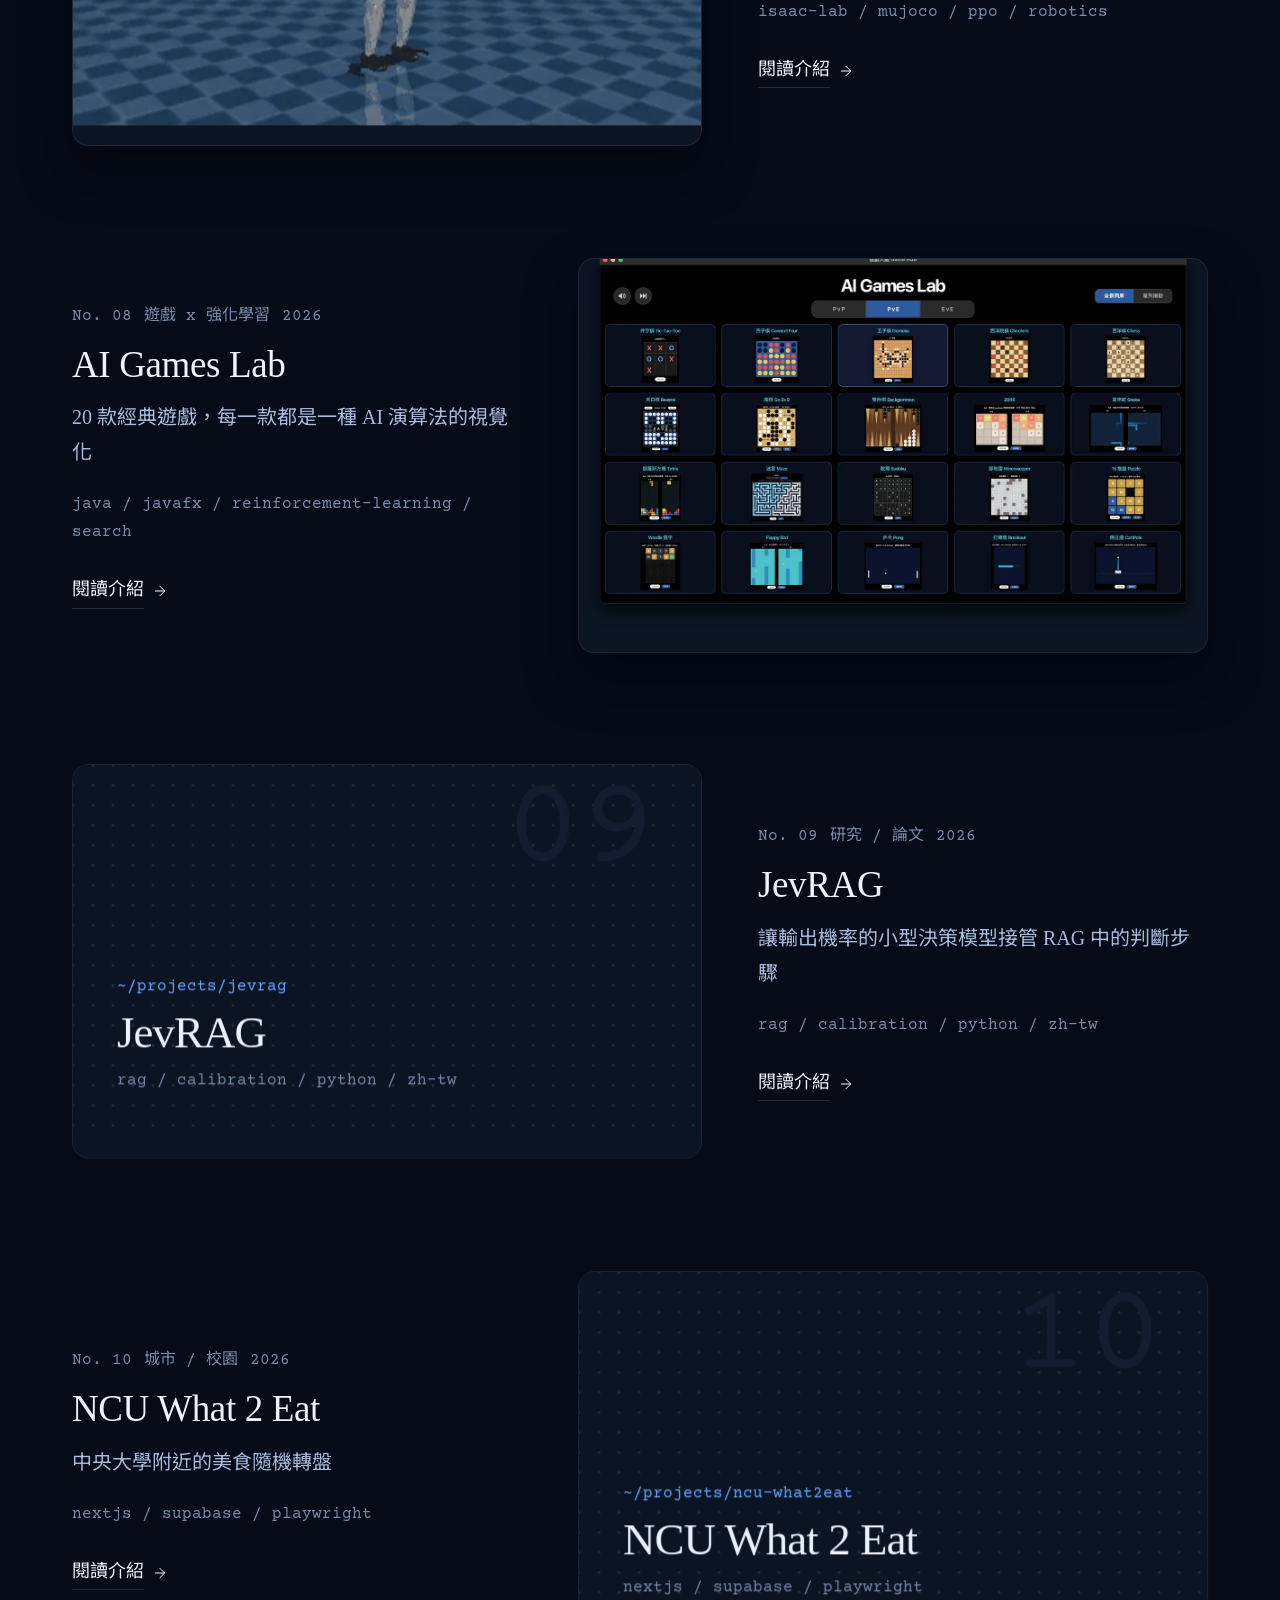
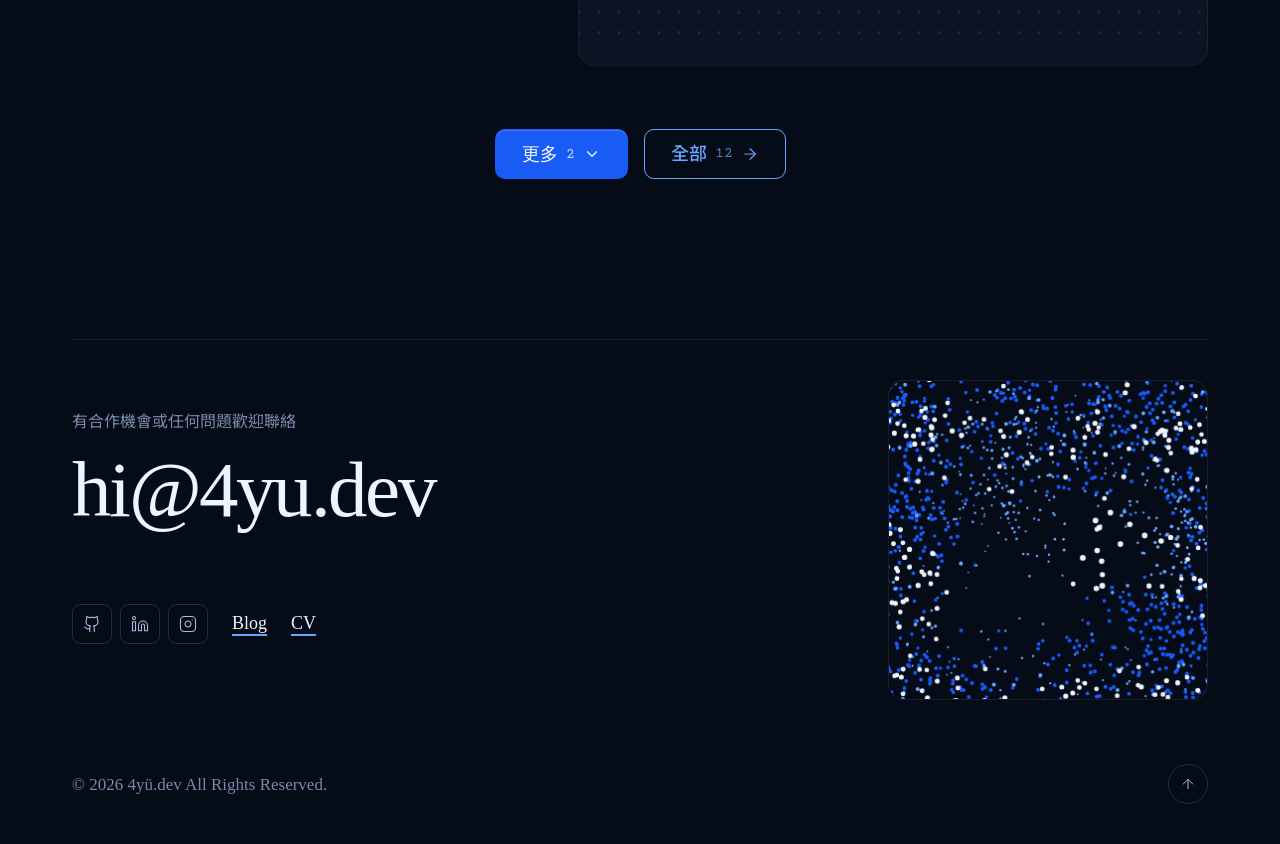
==== commit 8c0f8b7f: "feat(nav): full-width bar; 經歷 / 專案 centered, Blog / GitHub / search on the right Co-Authored-By: Cla" ====
--- a/index.html
+++ b/index.html
@@ -46,9 +46,10 @@
       <span class="nav-hover" aria-hidden="true"></span>
       <a href="experience.html">經歷</a>
       <a href="projects.html">專案</a>
-      <a href="https://blog.4yu.dev">Blog</a>
     </nav>
     <div class="nav-actions">
+      <a class="nav-text" href="https://blog.4yu.dev">Blog</a>
+      <a class="nav-icon" href="https://github.com/ShiYu0318" target="_blank" rel="noopener" aria-label="GitHub" title="GitHub"><svg class="icon" viewBox="0 0 24 24" aria-hidden="true"><path d="M15 22v-4a4.8 4.8 0 0 0-1-3.5c3 0 6-2 6-5.5.08-1.25-.27-2.48-1-3.5.28-1.15.28-2.35 0-3.5 0 0-1 0-3 1.5-2.64-.5-5.36-.5-8 0C6 2 5 2 5 2c-.3 1.15-.3 2.35 0 3.5A5.403 5.403 0 0 0 4 9c0 3.5 3 5.5 6 5.5-.39.49-.68 1.05-.85 1.65-.17.6-.22 1.23-.15 1.85v4"/><path d="M9 18c-4.51 2-5-2-7-2"/></svg></a>
       <button class="search-trigger" type="button" data-palette-open aria-label="搜尋專案（⌘K）" title="搜尋專案（⌘K）"><svg class="icon" viewBox="0 0 24 24" aria-hidden="true"><circle cx="11" cy="11" r="8"/><path d="m21 21-4.3-4.3"/></svg></button>
     </div>
   </header>
--- a/assets/style.css
+++ b/assets/style.css
@@ -91,22 +91,24 @@
 .progress { position: fixed; top: 0; left: 0; right: 0; height: 2px; z-index: 50; background: var(--brand); transform: scaleX(0); transform-origin: 0 50%; pointer-events: none; }
 
 /* ---------- 3. 頁首 / 頁尾 ---------- */
-/* 浮動膠囊導覽列：離上緣一段距離、圓角玻璃，左邊品牌、中間連結（滑動底色）、右邊動作 */
-:root { --header-gap: 14px; --header-h: 58px; --header-total: calc(var(--header-gap) + var(--header-h)); }
+/* 導覽列：貼齊上緣的整條玻璃列，左邊品牌、中間經歷 / 專案（滑動底色）、右邊 Blog / GitHub / 搜尋 */
+:root { --header-gap: 0px; --header-h: 64px; --header-total: var(--header-h); }
 .site-header {
-  position: sticky; top: var(--header-gap); z-index: 30;
-  width: min(var(--page), calc(100% - 32px)); height: var(--header-h); margin: var(--header-gap) auto 0;
-  padding: 0 10px 0 20px;
+  position: sticky; top: 0; z-index: 30;
+  height: var(--header-h); padding: 0 var(--gutter);
   display: grid; grid-template-columns: minmax(0, 1fr) auto minmax(0, 1fr); align-items: center; gap: 16px;
-  border: 1px solid var(--line-strong); border-radius: 22px;
-  background: rgba(5, 11, 23, .55);
+  background: rgba(5, 11, 23, .72); border-bottom: 1px solid var(--line);
   -webkit-backdrop-filter: blur(18px) saturate(1.4); backdrop-filter: blur(18px) saturate(1.4);
-  box-shadow: inset 0 1px 0 rgba(255, 255, 255, .05), 0 12px 32px -12px rgba(0, 3, 10, .6);
   transition: background-color .3s var(--ease), border-color .3s var(--ease);
 }
-.site-header.is-scrolled { background: rgba(5, 11, 23, .8); }
+.site-header.is-scrolled { background: rgba(5, 11, 23, .86); border-bottom-color: var(--line-strong); }
 .site-header .wordmark { justify-self: start; }
 .nav-actions { justify-self: end; display: flex; align-items: center; gap: 6px; }
+.nav-text { height: 38px; padding: 0 12px; display: inline-flex; align-items: center; font-size: 17px; color: var(--text-2); text-decoration: none; border-radius: 10px; transition: color .2s var(--ease), background-color .2s var(--ease); }
+.nav-text:hover { color: var(--text); background: rgba(237, 243, 255, .07); }
+.nav-icon { width: 38px; height: 38px; display: inline-grid; place-items: center; color: var(--text-2); border-radius: 12px; transition: color .2s var(--ease), background-color .2s var(--ease); }
+.nav-icon:hover { color: var(--text); background: rgba(237, 243, 255, .07); }
+.nav-icon .icon { width: 18px; height: 18px; }
 .wordmark { font-family: var(--font-mono); font-size: 26px; line-height: 1; font-weight: 500; text-decoration: none; color: var(--text); letter-spacing: 0; }
 .wordmark { display: inline-flex; align-items: center; gap: 10px; }
 .wordmark-logo { height: 30px; width: auto; display: block; }
@@ -455,9 +457,12 @@
   #filters::-webkit-scrollbar, #exp-fields::-webkit-scrollbar { display: none; }
   #filters button, #exp-fields button { flex: none; }
   .controls { width: 100%; }
-  :root { --header-gap: 8px; --header-h: 52px; }
-  .site-header { width: calc(100% - 16px); padding: 0 6px 0 14px; display: flex; justify-content: space-between; gap: 8px; border-radius: 18px; }
+  :root { --header-h: 56px; }
+  .site-header { padding: 0 8px 0 var(--gutter); display: flex; justify-content: space-between; gap: 4px; }
   .nav { margin-left: auto; }
+  .nav-actions { gap: 0; }
+  .nav-text { padding: 0 8px; font-size: 16px; }
+  .nav-icon { width: 34px; height: 34px; }
   .site-header .wordmark { font-size: 18px; gap: 6px; }
   .site-header .wordmark-logo { height: 22px; }
   .nav { font-size: 16px; gap: 0; }
@@ -664,7 +669,6 @@
   justify-self: start; display: inline-flex; align-items: center; gap: 6px; font-size: 14px; line-height: 1; padding: 5px 9px; border-radius: var(--r-tag); white-space: nowrap;
   color: var(--c); border: 1px solid color-mix(in srgb, var(--c) 35%, transparent); background: color-mix(in srgb, var(--c) 8%, transparent);
 }
-.exp-type::before { content: ""; width: 6px; height: 6px; border-radius: 50%; background: currentColor; }
 .exp-org { margin: 0; font-size: 15px; line-height: 1.5; color: var(--text-2); }
 .exp-role { justify-self: end; font-size: 16px; font-weight: 500; color: var(--text); white-space: nowrap; transition: color .2s var(--ease); }
 .exp:hover .exp-role { color: var(--accent); }
@@ -687,7 +691,7 @@
 
 /* 經歷頁工具列：篩選、排序 */
 .exp-head { margin-bottom: 48px; }
-.exp-toolbar { display: flex; flex-wrap: wrap; align-items: center; gap: 12px; }
+.exp-toolbar { display: flex; flex-wrap: wrap; align-items: center; justify-content: flex-end; gap: 12px; }
 .exp-tool { height: 40px; padding: 0 14px; font-size: 16px; font-weight: 400; }
 .exp-tool .count { font-family: var(--font-mono); font-size: 13px; min-width: 18px; height: 18px; line-height: 18px; text-align: center; border-radius: 9px; background: var(--brand); color: var(--on-brand); }
 .exp-tool .count:empty { display: none; }
@@ -696,7 +700,8 @@
 .exp-sort[data-dir="asc"] .arrow { transform: rotate(180deg); }
 .exp-clear { font: inherit; font-size: 15px; color: var(--muted); background: none; border: 0; cursor: pointer; text-decoration: underline; text-decoration-color: var(--accent); text-underline-offset: 4px; }
 .exp-clear:hover { color: var(--accent); }
-.exp-shown { margin: 0 0 0 auto; font-size: 14px; }
+.exp-shown { margin: 0 auto 0 0; font-size: 14px; order: -2; }
+.exp-clear { order: -1; }
 .exp-filters { display: grid; gap: 12px; margin-top: 16px; padding: 18px 20px; background: var(--surface); border: 1px solid var(--line); border-radius: 12px; }
 .exp-filters[hidden] { display: none; }
 .exp-fgroup { display: grid; grid-template-columns: 64px minmax(0, 1fr); gap: 12px; align-items: start; }
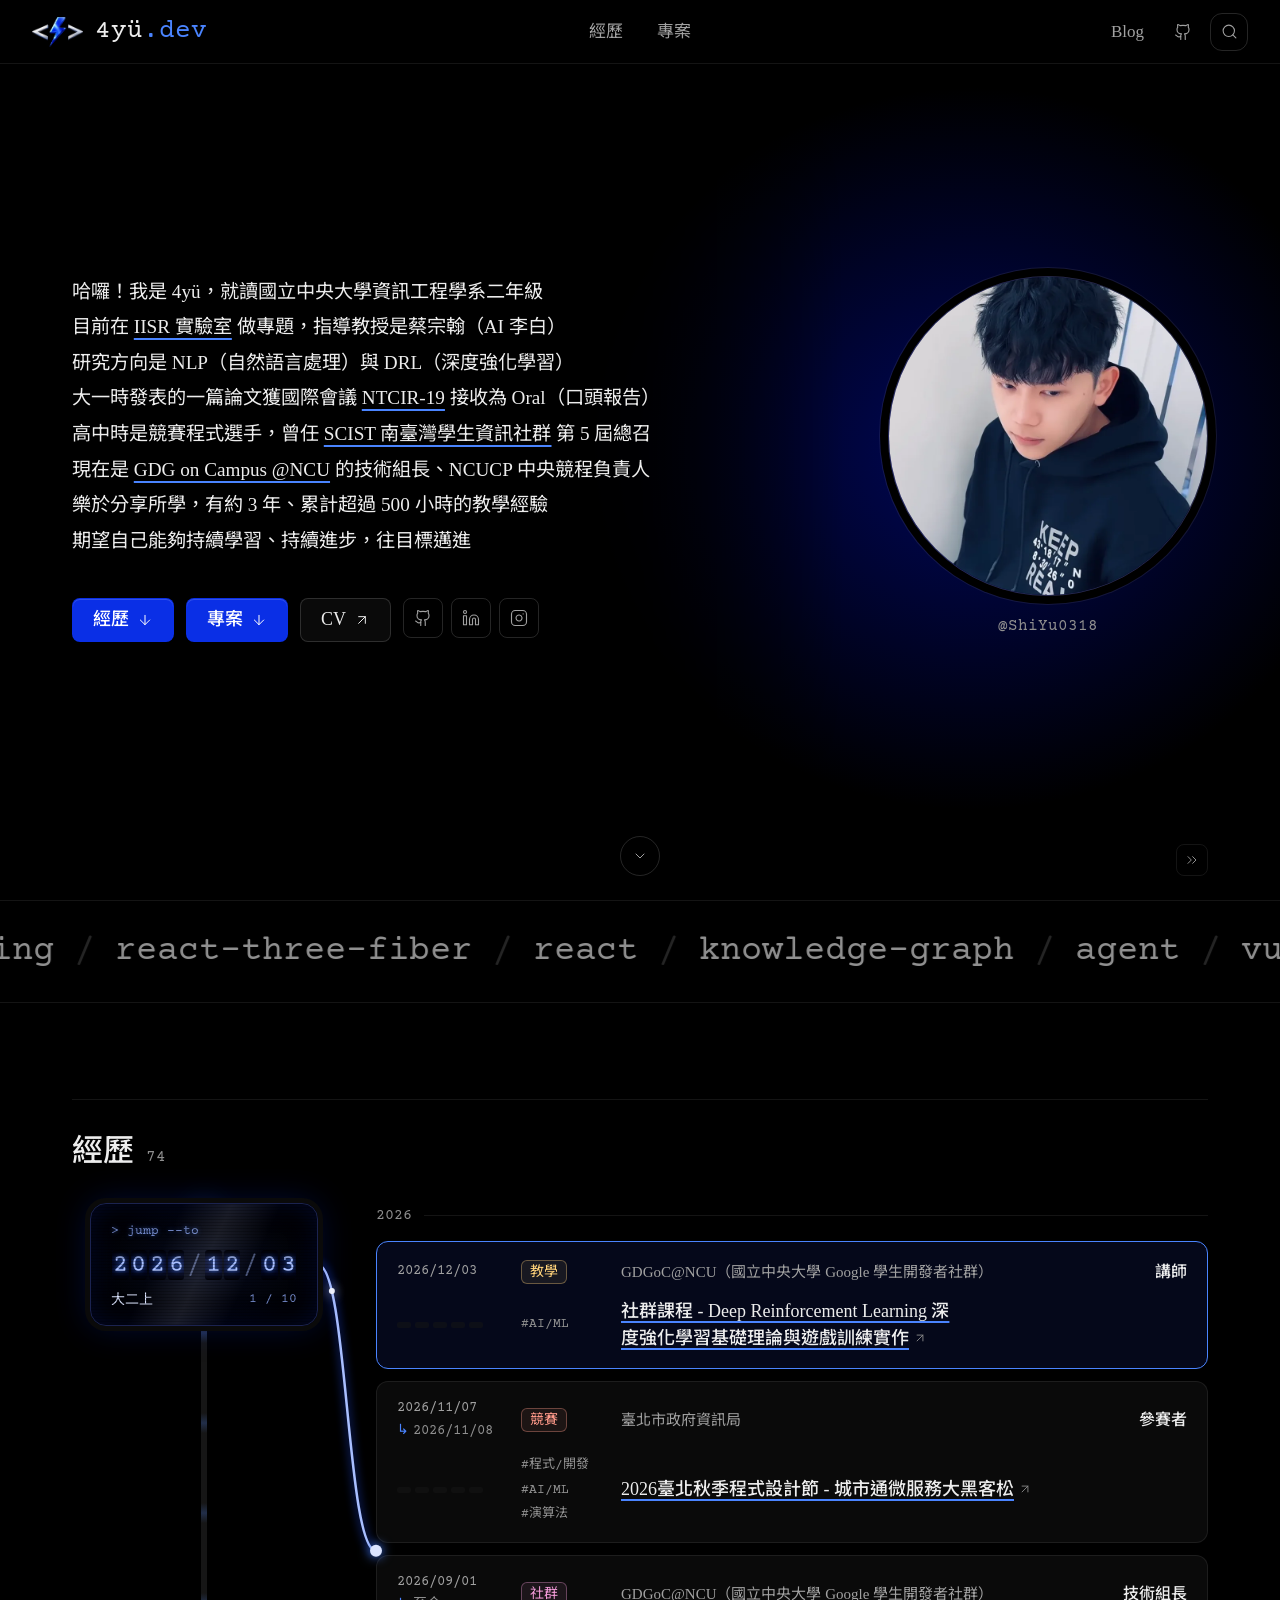
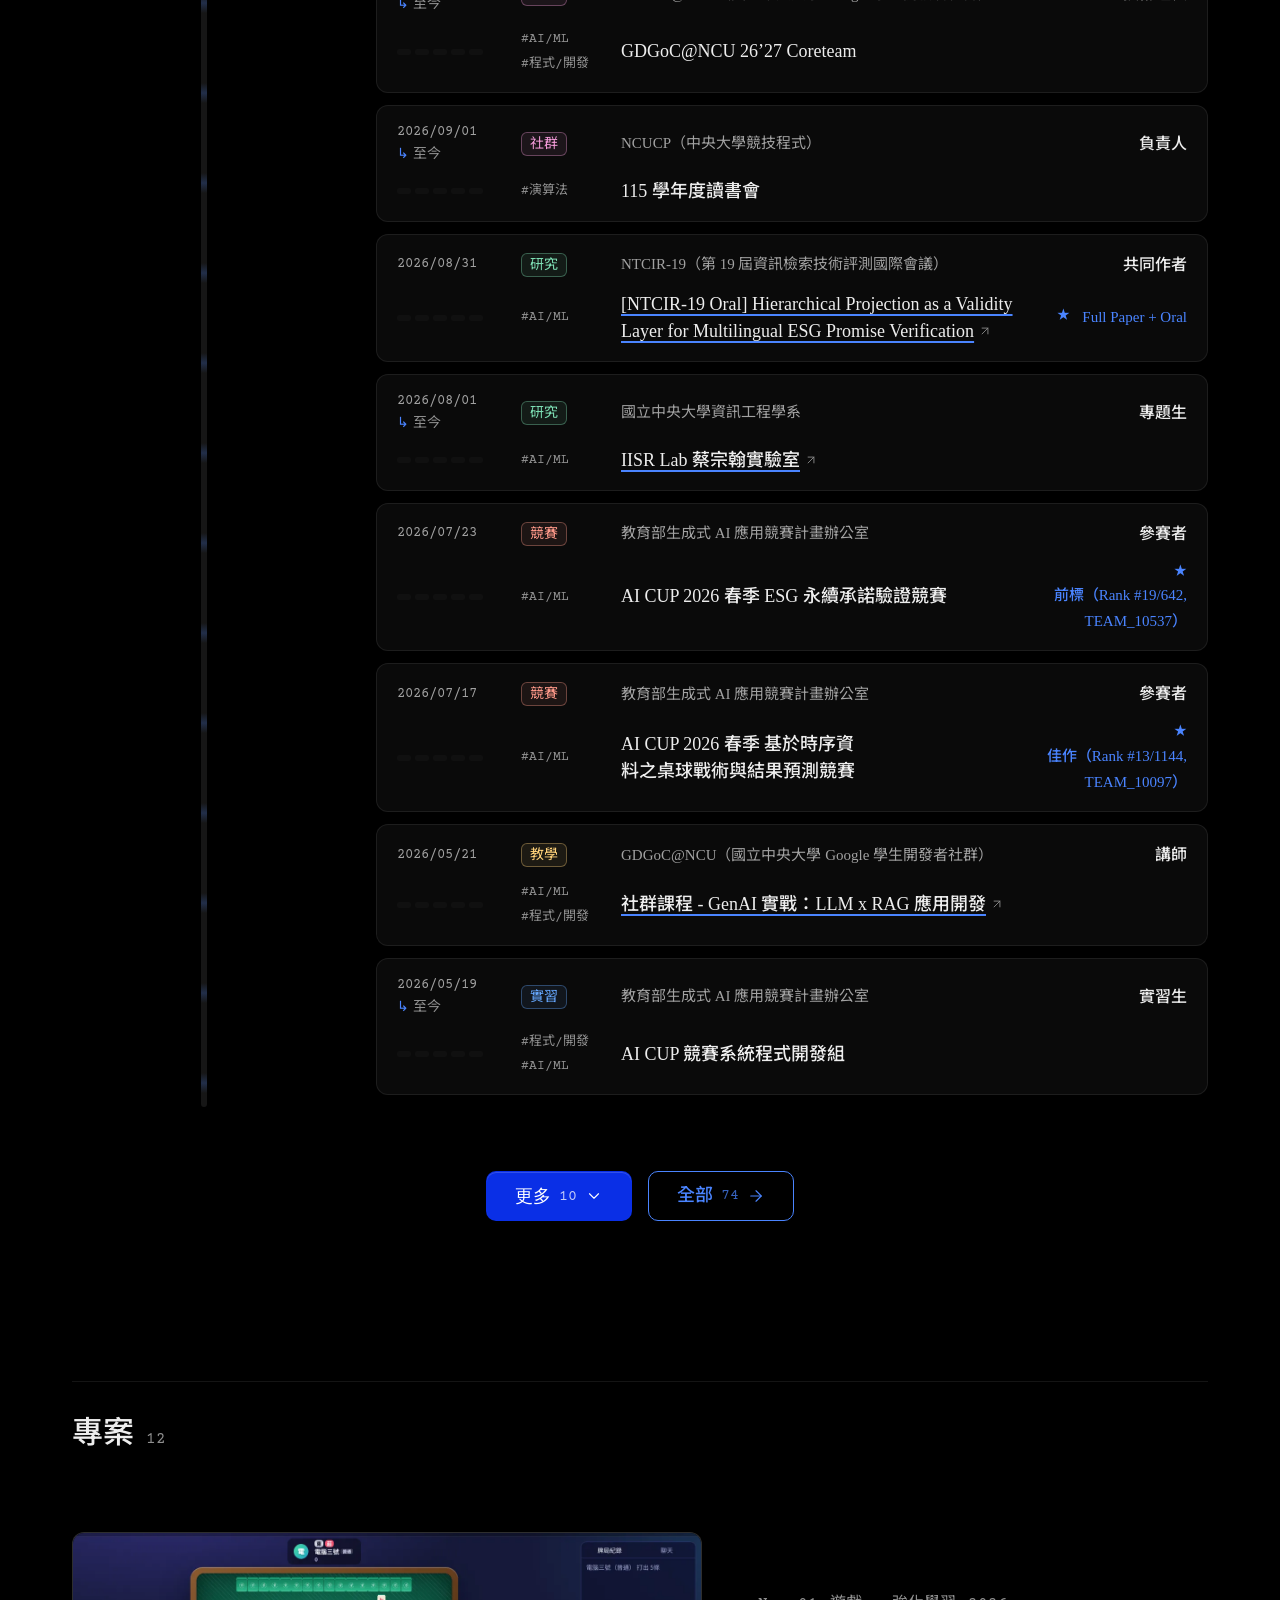
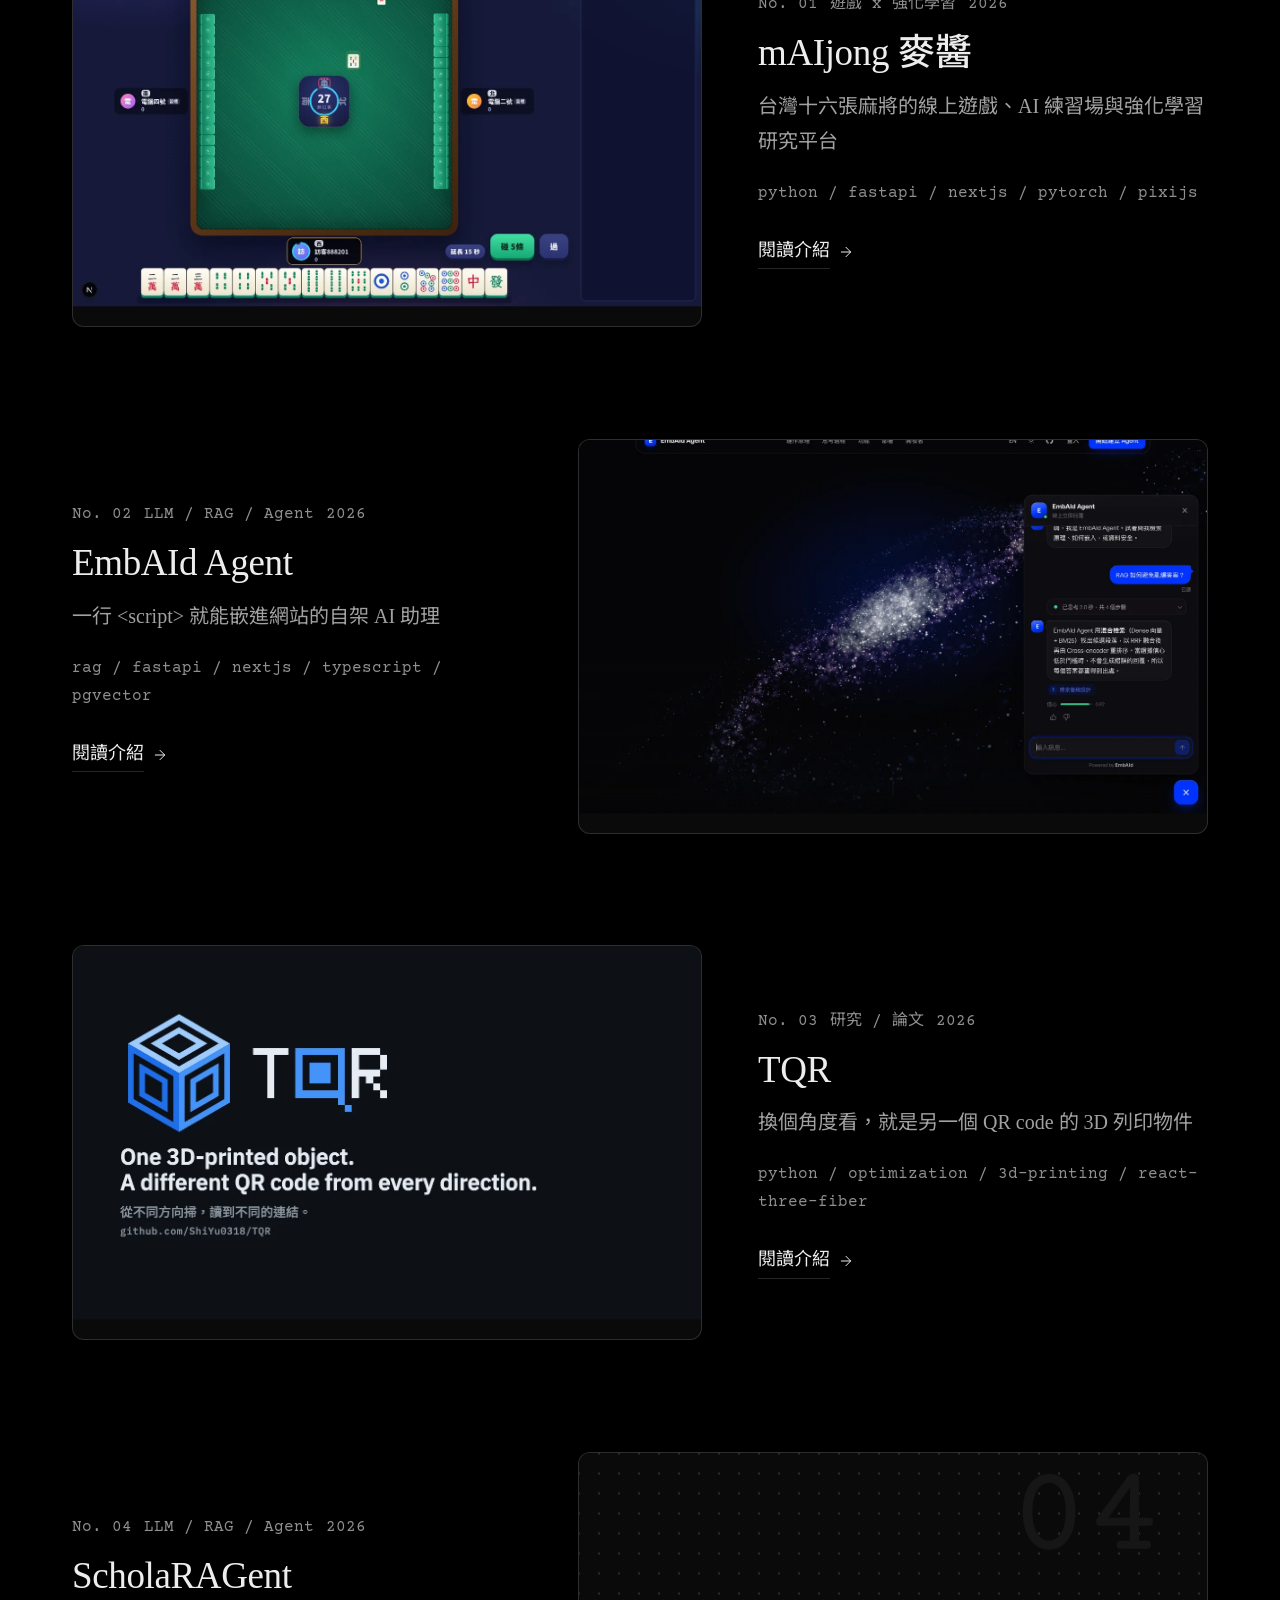
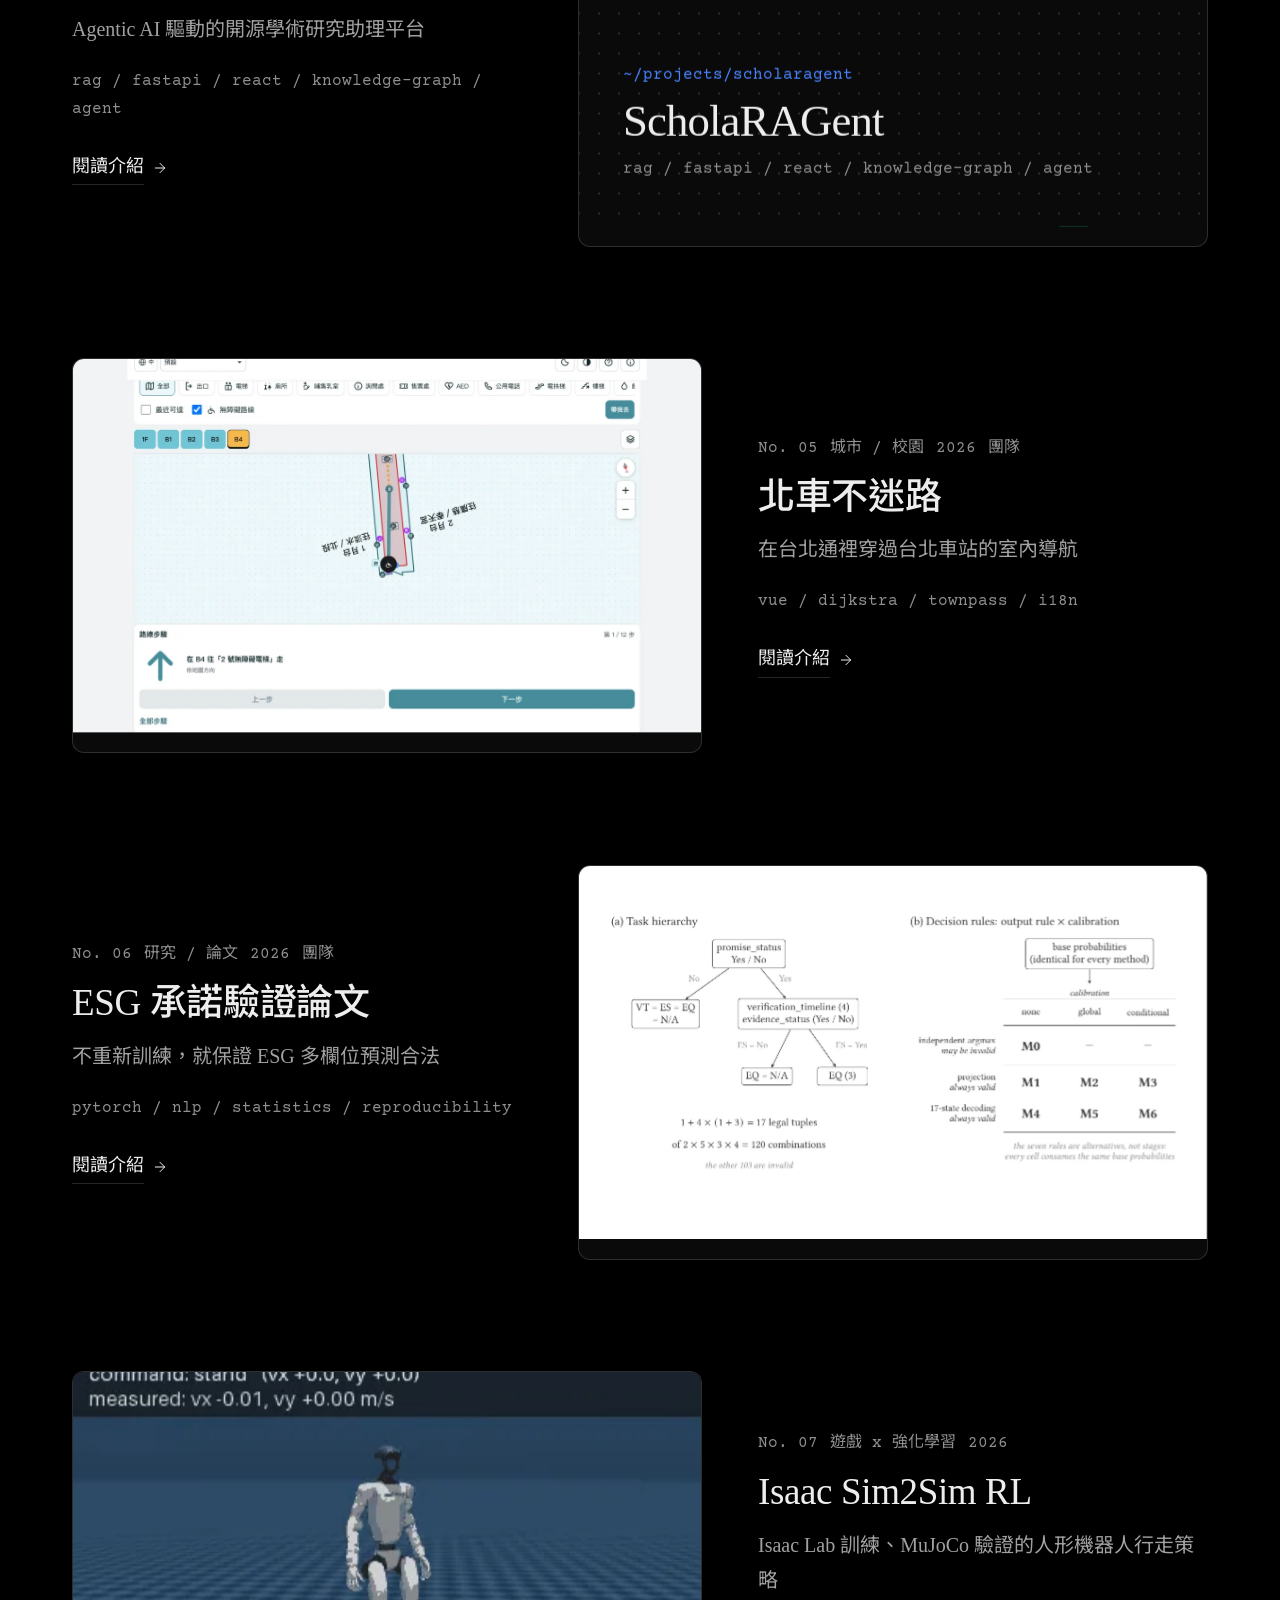
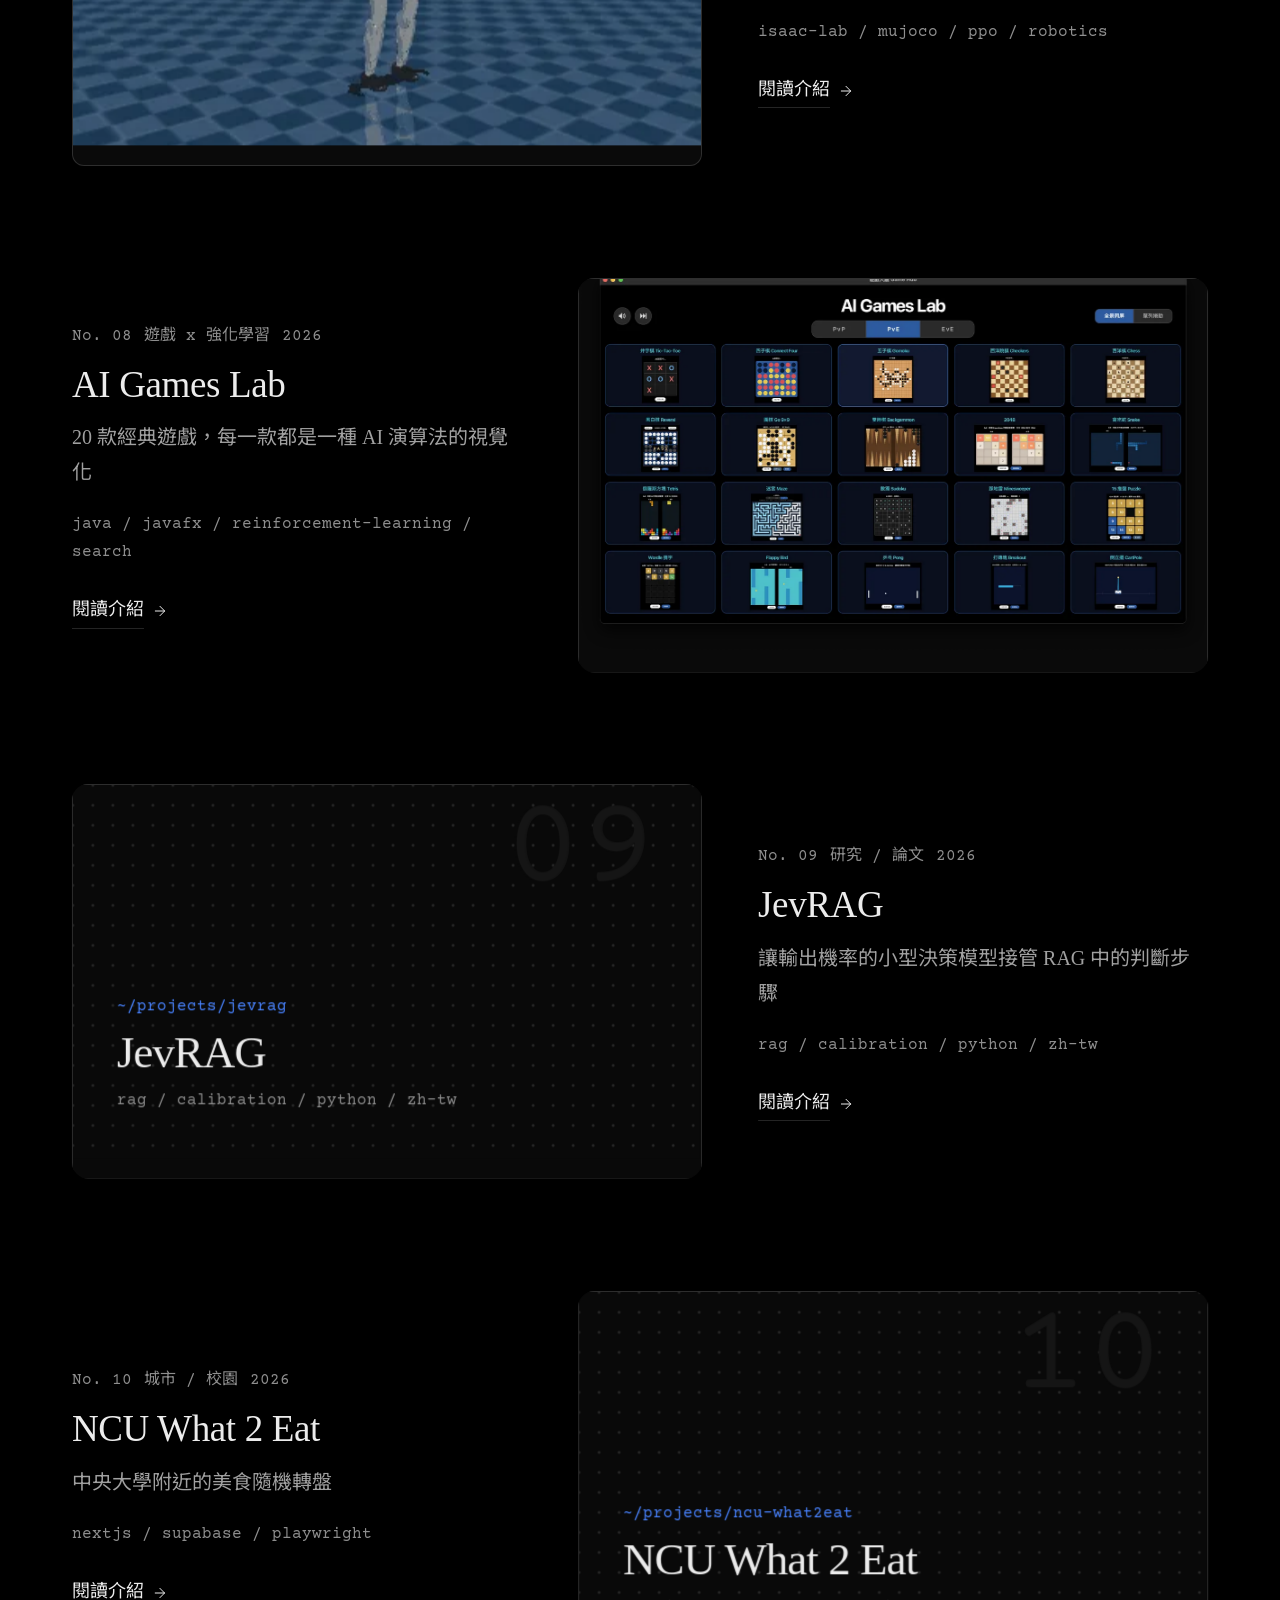
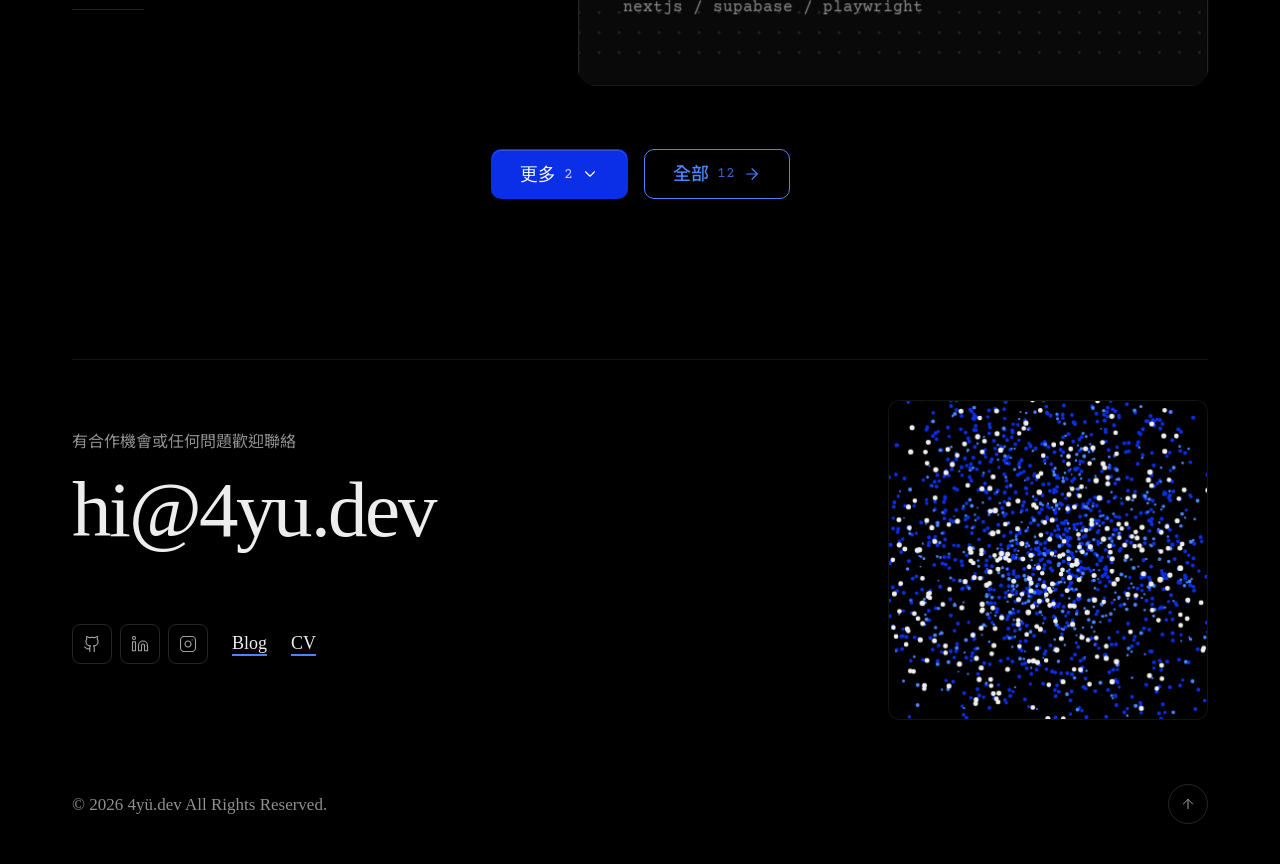
==== commit 8fddf7cf: "style: restyle to pure black with the logo's cobalt as light (Hallmark restyle) Co-Authored-By: Clau" ====
--- a/index.html
+++ b/index.html
@@ -34,7 +34,7 @@
   <link rel="preload" href="content/img/profile/portrait.webp" as="image" fetchpriority="high">
   <link rel="stylesheet" href="https://fonts.googleapis.com/css2?family=Courier+Prime&family=Noto+Sans+TC:wght@400;500&family=Tinos&display=swap">
   <link rel="stylesheet" href="assets/style.css">
-  <script>/* 第一次進站：先蓋住畫面，等 app.js 的點陣加載動畫接手（AGENTS.md §6.5） */try{if(!sessionStorage.getItem("loaded")&&!matchMedia("(prefers-reduced-motion: reduce)").matches)document.documentElement.classList.add("is-loading")}catch(e){}</script>
+  <script>/* 第一次進站：先蓋住畫面，等 app.js 的點陣加載動畫接手（AGENTS.md §6.5） */document.documentElement.classList.add("js");try{if(!sessionStorage.getItem("loaded")&&!matchMedia("(prefers-reduced-motion: reduce)").matches)document.documentElement.classList.add("is-loading")}catch(e){}</script>
 </head>
 <body class="page-home">
   <div class="progress" aria-hidden="true"></div>
--- a/assets/style.css
+++ b/assets/style.css
@@ -1,35 +1,73 @@
+/* Hallmark · shape: kept · genre: modern-minimal · theme: brand · redesign: restyle
+ * paper: oklch(0% 0 0) · accent: oklch(51% 0.27 266) · display: Times New Roman / Noto Sans TC · body: Times New Roman / Noto Sans TC · hero: kept · nav: kept, a full-width glass bar the user chose · footer: kept · signature: kept, the time-machine timeline
+ * axes: black/serif/cobalt · posture: kept · surface: absolute · contrast: pass · fold: pass · v2.0.0 */
+/* Hallmark · pre-emit critique: P3 H3 E3 S3 R3 V3 · weakest: V, the six-colour type tags are the user's pick and stay; the blue retreats to the logo's cobalt as light and one accent */
+/* Hallmark · waive 29 · .site-header glass bar and .tm-dial CRT glow · both are the user's own picks, kept by request on 2026-11-18 */
+/* Hallmark · waive 7b · --bg #000000 · pure black paper is the brief: "純黑深黑質感黑，Vercel 美學" */
+
 /* =========================================================
-   4yü/專案：全站唯一樣式表
-   方向：安靜、精確、像實驗室筆記；配色取自 GitHub 頭像（黑貓 × 電光藍）
-   外框安靜，動態集中在幾個有意義的地方（見 AGENTS.md §6）
+   4yü.dev：全站唯一樣式表
+   方向：純黑底（Vercel 式的黑、灰、細線），藍色只取自 Logo 的閃電：
+   鈷藍當填色與光影，提亮的藍當少數文字強調（見 AGENTS.md §6）
    ========================================================= */
 
 /* ---------- 1. 設計變數 ---------- */
 :root {
-  /* 中性色階：黑貓的黑，帶一點深藍（色相統一約 219°，不偏紫） */
-  --bg: #050b17;
-  --surface: #0c1524;
-  --raised: #141e31;
-  --line: rgba(237, 243, 255, .08);
-  --line-strong: rgba(237, 243, 255, .14);
-
-  /* 文字三種角色：眼睛的白、字幕的淡藍白 */
-  --text: #edf3ff;
-  --text-2: #a8bbdc;
-  --muted: #798ba9;
-
-  /* 頭像背景的電光藍：填色用（主要按鈕、頁尾點陣頭像、閱讀進度） */
-  --brand: #195bf5;
-  --brand-hover: #3370ff;
+  /* 中性色階：純黑，靠深淺不同的黑與白色細線分層，不帶色相 */
+  --bg: #000000;
+  --surface: #0a0a0a;
+  --raised: #161616;
+  --line: rgba(255, 255, 255, .08);
+  --line-strong: rgba(255, 255, 255, .145);
+
+  /* 文字三種角色：近白、灰、暗灰（都是中性灰） */
+  --text: #ededed;
+  --text-2: #a1a1a1;
+  --muted: #8f8f8f;
+
+  /* Logo 閃電的鈷藍：填色用（主要按鈕、頁尾點陣頭像、閱讀進度、光影） */
+  --brand: #0a2fe6;
+  --brand-hover: #2350f5;
   --on-brand: #ffffff;
-  /* 電光藍提亮，給文字用的強調色 */
-  --accent: #66a8ff;
+  /* 閃電高光的藍：少數文字強調（在純黑上 6:1） */
+  --accent: #4a84ff;
+  /* 閃電暗面的深海軍藍：只當光影（首屏與面板後面的微光） */
+  --navy: #000a80;
   --wip: #e0b866;
 
-  --button-highlight: inset 0 1px 0 rgba(255, 255, 255, .18);
-  --image-shadow: 0 24px 48px rgba(0, 3, 10, .5);
-  --float-shadow: 0 16px 40px rgba(0, 3, 10, .55);
-  --scrim: rgba(2, 6, 14, .72);
+  /* 介面用的半透明層 */
+  --glass: rgba(0, 0, 0, .72);
+  --glass-strong: rgba(0, 0, 0, .86);
+  --hover-fill: rgba(255, 255, 255, .06);
+  --pill: rgba(255, 255, 255, .08);
+  --edge-light: rgba(255, 255, 255, .06);
+  --sheen: rgba(255, 255, 255, .1);
+  --streak: rgba(255, 255, 255, .85);
+  --scanline: rgba(0, 0, 0, .22);
+  --spark: #ffffff;
+  /* 遮罩只看透明度 */
+  --mask-on: #000;
+  --mask-dim: rgba(0, 0, 0, .2);
+
+  /* 重要程度 5 格：銀白 → 鈷藍（Logo 的兩端） */
+  --lv-1: #c9d4f2;
+  --lv-2: #8fa9ff;
+  --lv-3: #4a84ff;
+  --lv-4: #2350f5;
+  --lv-5: #0a2fe6;
+
+  /* 時光機面板：黑色螢幕上的鈷藍磷光 */
+  --phosphor: #a9bfff;
+  --phosphor-hi: #dbe4ff;
+  --phosphor-dim: #7389c9;
+  --dial-core: #050a1f;
+  --dial-rim: #1b2350;
+  --on-card: #05081a;
+
+  --button-highlight: inset 0 1px 0 rgba(255, 255, 255, .16);
+  --image-shadow: 0 24px 48px rgba(0, 0, 0, .6);
+  --float-shadow: 0 16px 40px rgba(0, 0, 0, .7);
+  --scrim: rgba(0, 0, 0, .72);
 
   /* 英文 Times New Roman（沒有安裝的裝置用字形相同的 Tinos），中文思源黑體 */
   --font-sans: "Times New Roman", Tinos, Times, "Noto Sans TC", "PingFang TC", "Microsoft JhengHei", sans-serif;
@@ -38,7 +76,7 @@
 
   --r-tag: 6px;
   --r-control: 8px;
-  --r-card: 16px;
+  --r-card: 12px;
 
   --ease: cubic-bezier(0.22, 1, 0.36, 1);
   --page: 1200px;
@@ -63,6 +101,11 @@
 a { color: var(--text); text-decoration-color: var(--line-strong); text-underline-offset: 4px; transition: color 150ms var(--ease), text-decoration-color 150ms var(--ease); }
 a:hover { color: var(--accent); text-decoration-color: currentColor; }
 :focus-visible { outline: 2px solid var(--accent); outline-offset: 3px; border-radius: 4px; }
+::selection { background: color-mix(in srgb, var(--brand) 55%, transparent); color: var(--text); }
+html { scrollbar-color: var(--raised) var(--bg); }
+body { caret-color: var(--accent); }
+h1, h2, h3 { text-wrap: balance; }
+button:disabled, [aria-disabled="true"] { opacity: .45; cursor: not-allowed; }
 html { -webkit-tap-highlight-color: transparent; text-size-adjust: 100%; -webkit-text-size-adjust: 100%; }
 
 /* 觸控裝置：可點的東西至少 40px 高，手指才點得準 */
@@ -77,7 +120,7 @@
 img { max-width: 100%; display: block; }
 kbd {
   font-family: var(--font-mono); font-size: 14px; line-height: 1;
-  padding: 3px 6px; border-radius: 4px; color: var(--text-2);
+  padding: 4px 8px; border-radius: 4px; color: var(--text-2);
   background: var(--raised); border: 1px solid var(--line-strong);
 }
 .part + .part { margin-left: 12px; }
@@ -97,26 +140,26 @@
   position: sticky; top: 0; z-index: 30;
   height: var(--header-h); padding: 0 var(--gutter);
   display: grid; grid-template-columns: minmax(0, 1fr) auto minmax(0, 1fr); align-items: center; gap: 16px;
-  background: rgba(5, 11, 23, .72); border-bottom: 1px solid var(--line);
+  background: var(--glass); border-bottom: 1px solid var(--line);
   -webkit-backdrop-filter: blur(18px) saturate(1.4); backdrop-filter: blur(18px) saturate(1.4);
   transition: background-color .3s var(--ease), border-color .3s var(--ease);
 }
-.site-header.is-scrolled { background: rgba(5, 11, 23, .86); border-bottom-color: var(--line-strong); }
+.site-header.is-scrolled { background: var(--glass-strong); border-bottom-color: var(--line-strong); }
 .site-header .wordmark { justify-self: start; }
-.nav-actions { justify-self: end; display: flex; align-items: center; gap: 6px; }
+.nav-actions { justify-self: end; display: flex; align-items: center; gap: 8px; }
 .nav-text { height: 38px; padding: 0 12px; display: inline-flex; align-items: center; font-size: 17px; color: var(--text-2); text-decoration: none; border-radius: 10px; transition: color .2s var(--ease), background-color .2s var(--ease); }
-.nav-text:hover { color: var(--text); background: rgba(237, 243, 255, .07); }
+.nav-text:hover { color: var(--text); background: var(--hover-fill); }
 .nav-icon { width: 38px; height: 38px; display: inline-grid; place-items: center; color: var(--text-2); border-radius: 12px; transition: color .2s var(--ease), background-color .2s var(--ease); }
-.nav-icon:hover { color: var(--text); background: rgba(237, 243, 255, .07); }
+.nav-icon:hover { color: var(--text); background: var(--hover-fill); }
 .nav-icon .icon { width: 18px; height: 18px; }
 .wordmark { font-family: var(--font-mono); font-size: 26px; line-height: 1; font-weight: 500; text-decoration: none; color: var(--text); letter-spacing: 0; }
-.wordmark { display: inline-flex; align-items: center; gap: 10px; }
+.wordmark { display: inline-flex; align-items: center; gap: 12px; }
 .wordmark-logo { height: 30px; width: auto; display: block; }
 .wordmark-tld { color: var(--accent); }
 .wordmark:hover { color: var(--text); }
 .nav { position: relative; display: flex; align-items: center; gap: 2px; font-size: 17px; }
 .nav > a, .nav > button {
-  position: relative; z-index: 1; height: 34px; padding: 0 14px; white-space: nowrap;
+  position: relative; z-index: 1; height: 32px; padding: 0 16px; white-space: nowrap;
   display: inline-flex; align-items: center; gap: 8px;
   color: var(--text-2); text-decoration: none; border-radius: var(--r-control);
   font: inherit; background: transparent; border: 0; cursor: pointer;
@@ -124,13 +167,13 @@
 }
 .nav > a:hover, .nav > button:hover, .nav > a[aria-current], .nav > a[data-current] { color: var(--text); }
 /* 流體 hover：一塊底色跟著游標滑到目前的連結 */
-.nav-hover { position: absolute; left: 0; top: 50%; height: 34px; width: 0; margin-top: -17px; border-radius: 10px; background: rgba(237, 243, 255, .08); box-shadow: inset 0 1px 0 rgba(255, 255, 255, .06); opacity: 0; pointer-events: none; }
+.nav-hover { position: absolute; left: 0; top: 50%; height: 32px; width: 0; margin-top: -16px; border-radius: 10px; background: var(--pill); box-shadow: inset 0 1px 0 var(--edge-light); opacity: 0; pointer-events: none; }
 .search-trigger {
   width: 38px; height: 38px; display: inline-grid; place-items: center; padding: 0; cursor: pointer;
   color: var(--text-2); background: transparent; border: 1px solid var(--line-strong); border-radius: 12px;
   transition: color .2s var(--ease), background-color .2s var(--ease);
 }
-.search-trigger:hover { color: var(--text); background: rgba(237, 243, 255, .07); }
+.search-trigger:hover { color: var(--text); background: var(--hover-fill); }
 .search-trigger .icon { width: 17px; height: 17px; }
 
 .site-footer { max-width: var(--page); margin: 160px auto 0; padding: 0 var(--gutter) 40px; }
@@ -188,7 +231,7 @@
 /* 首屏：導覽列以下剛好填滿一個畫面高度 */
 .hero {
   max-width: var(--page); margin: 0 auto; padding: 64px var(--gutter) 112px;
-  min-height: calc(100vh - var(--header-total)); min-height: calc(100svh - var(--header-total));
+  min-height: calc(100svh - var(--header-total));
   display: grid; grid-template-columns: minmax(0, max-content) auto; justify-content: space-between; column-gap: clamp(48px, 6vw, 88px); row-gap: 40px; align-items: center; align-content: center;
 }
 .hero h1 {
@@ -231,8 +274,8 @@
 .segmented { position: relative; display: flex; flex-wrap: wrap; gap: 4px; padding: 4px; background: var(--surface); border: 1px solid var(--line); border-radius: 12px; }
 .segmented button {
   position: relative; z-index: 1;
-  font: inherit; font-size: 17px; height: 36px; padding: 0 14px; cursor: pointer;
-  display: inline-flex; align-items: center; gap: 6px;
+  font: inherit; font-size: 17px; height: 36px; padding: 0 16px; cursor: pointer;
+  display: inline-flex; align-items: center; gap: 8px;
   background: transparent; color: var(--text-2); border: 0; border-radius: var(--r-control);
   transition: color 150ms var(--ease);
 }
@@ -248,7 +291,7 @@
 .feature:nth-child(even) { grid-template-columns: minmax(0, 5fr) minmax(0, 7fr); }
 .feature:nth-child(even) .feature-shot { order: 2; }
 .feature:hover { color: var(--text); }
-.feature-shot { border-radius: var(--r-card); overflow: hidden; border: 1px solid var(--line); background: var(--surface); box-shadow: var(--image-shadow); }
+.feature-shot { border-radius: var(--r-card); overflow: hidden; border: 1px solid var(--line-strong); background: var(--surface); }
 .feature-shot img { width: 100%; height: auto; aspect-ratio: 16 / 10; object-fit: cover; object-position: top; transform-origin: 50% 0; }
 .feature-shot .gen-cover { padding: 7%; }
 .feature h3 { font-size: 37px; line-height: 1.25; font-weight: 500; margin: 12px 0; letter-spacing: -0.01em; }
@@ -305,7 +348,7 @@
   transition: background-color 150ms var(--ease);
 }
 .index a:hover { background: var(--surface); color: var(--text); }
-.index .title { font-size: 22px; font-weight: 500; display: inline-flex; align-items: baseline; gap: 10px; }
+.index .title { font-size: 22px; font-weight: 500; display: inline-flex; align-items: baseline; gap: 12px; }
 .index .team { font-family: var(--font-mono); font-size: 14px; color: var(--muted); font-weight: 400; }
 .index .tagline { display: block; color: var(--text-2); font-size: 18px; margin-top: 4px; }
 .index .cat { color: var(--text-2); font-size: 17px; }
@@ -317,8 +360,9 @@
 .preview {
   position: fixed; left: 0; top: 0; z-index: 40; width: 280px; pointer-events: none;
   border-radius: 12px; overflow: hidden; border: 1px solid var(--line-strong); background: var(--surface);
-  box-shadow: var(--float-shadow); opacity: 0; transform: scale(.96);
-}
+  box-shadow: var(--float-shadow); display: none;
+}
+.js .preview { display: block; opacity: 0; transform: scale(.96); }
 .preview img, .preview .gen-cover { width: 100%; aspect-ratio: 16 / 10; object-fit: cover; object-position: top; }
 .preview .gen-cover { padding: 7%; gap: 4px; }
 .preview .gc-title { font-size: 23px; }
@@ -327,7 +371,7 @@
 
 /* ---------- 7. 搜尋面板（⌘K） ---------- */
 .palette {
-  width: min(720px, calc(100vw - 32px)); max-height: min(600px, 80vh); margin: 14vh auto 0; padding: 0;
+  width: min(720px, calc(100% - 32px)); max-height: min(600px, 80vh); margin: 14vh auto 0; padding: 0;
   color: var(--text); background: var(--surface); border: 1px solid var(--line-strong); border-radius: var(--r-card);
   box-shadow: var(--float-shadow); overflow: hidden;
 }
@@ -335,7 +379,7 @@
 .palette::backdrop { background: var(--scrim); }
 @keyframes palette-in { from { opacity: 0; transform: translateY(-8px) scale(.98); } }
 /* 搜尋框：左邊放大鏡、右邊標出快捷鍵 ⌘K */
-.palette-field { display: flex; align-items: center; gap: 14px; padding: 0 20px; border-bottom: 1px solid var(--line); }
+.palette-field { display: flex; align-items: center; gap: 16px; padding: 0 20px; border-bottom: 1px solid var(--line); }
 .palette-field > .icon { width: 22px; height: 22px; color: var(--muted); }
 .palette input {
   flex: 1; min-width: 0; font: inherit; font-size: 22px; height: 72px; padding: 0; color: var(--text);
@@ -345,11 +389,11 @@
 .palette-kbd { flex: none; font-family: var(--font-mono); font-size: 15px; color: var(--text-2); padding: 4px 8px; border: 1px solid var(--line-strong); border-radius: var(--r-tag); }
 .palette input::placeholder { color: var(--muted); }
 .palette-list { list-style: none; margin: 0; padding: 8px; overflow-y: auto; flex: 1; }
-.palette-list a { display: grid; grid-template-columns: 40px minmax(0, 1fr) auto; gap: 12px; align-items: baseline; padding: 10px 12px; border-radius: var(--r-control); text-decoration: none; color: var(--text); }
+.palette-list a { display: grid; grid-template-columns: 40px minmax(0, 1fr) auto; gap: 12px; align-items: baseline; padding: 12px 12px; border-radius: var(--r-control); text-decoration: none; color: var(--text); }
 .palette-list a small { display: block; color: var(--text-2); font-size: 17px; }
 .palette-list a[aria-selected="true"] { background: var(--raised); }
 .palette-list .empty { padding: 16px 12px; }
-.palette-hint { margin: 0; padding: 10px 20px; border-top: 1px solid var(--line); display: flex; align-items: center; gap: 6px; }
+.palette-hint { margin: 0; padding: 12px 20px; border-top: 1px solid var(--line); display: flex; align-items: center; gap: 8px; }
 
 /* ---------- 8. 專案頁：標頭 ---------- */
 .project-head { max-width: var(--page); margin: 0 auto; padding: 80px var(--gutter) 0; }
@@ -370,11 +414,11 @@
 .toc { position: sticky; top: 96px; align-self: start; font-size: 17px; line-height: 1.5; }
 .toc-title { color: var(--muted); font-size: 16px; margin-bottom: 12px; }
 .toc ol { position: relative; list-style: none; margin: 0; padding: 0; border-left: 1px solid var(--line); }
-.toc a { display: block; padding: 6px 0 6px 14px; color: var(--text-2); text-decoration: none; transition: color 150ms var(--ease); }
-.toc li.lv3 a { padding-left: 26px; color: var(--muted); font-size: 16px; }
+.toc a { display: block; padding: 8px 0 8px 16px; color: var(--text-2); text-decoration: none; transition: color 150ms var(--ease); }
+.toc li.lv3 a { padding-left: 28px; color: var(--muted); font-size: 16px; }
 .toc a:hover, .toc a.active { color: var(--text); }
 /* 目錄的目前位置：一條細線滑到目前章節 */
-.toc-marker { position: absolute; left: -1px; top: 0; width: 1px; height: 0; background: var(--accent); transition: transform 240ms var(--ease), height 240ms var(--ease); }
+.toc-marker { position: absolute; left: -1px; top: 0; width: 1px; height: 1px; background: var(--accent); transform-origin: 0 0; transform: scaleY(0); transition: transform 240ms var(--ease); }
 .toc-toggle { display: none !important; }
 
 /* ---------- 10. 專案頁：內文 ---------- */
@@ -392,7 +436,7 @@
 .prose a { color: var(--text); text-decoration: underline; text-decoration-color: var(--accent); text-decoration-thickness: 1.5px; text-underline-offset: 4px; }
 .prose a:hover { color: var(--accent); }
 .prose img { margin: 8px 0 32px; border-radius: 12px; border: 1px solid var(--line); max-height: 720px; width: auto; }
-.prose :not(pre) > code { font-family: var(--font-mono); font-size: .86em; background: var(--raised); color: var(--text); padding: 2px 6px; border-radius: var(--r-tag); }
+.prose :not(pre) > code { font-family: var(--font-mono); font-size: .86em; background: var(--raised); color: var(--text); padding: 4px 8px; border-radius: var(--r-tag); }
 .prose pre {
   position: relative; background: var(--surface); border: 1px solid var(--line);
   border-radius: 12px; padding: 20px; overflow-x: auto; margin: 0 0 24px;
@@ -444,7 +488,7 @@
 }
 @media (max-width: 760px) {
   :root { --gutter: 20px; }
-  .palette { margin-top: 12px; width: calc(100vw - 16px); max-height: calc(100svh - 24px); }
+  .palette { margin-top: 12px; width: calc(100% - 16px); max-height: calc(100svh - 24px); }
   .palette input { font-size: 18px; height: 60px; }
   .palette-kbd { display: none; }
   .palette-hint { display: none; }
@@ -463,7 +507,7 @@
   .nav-actions { gap: 0; }
   .nav-text { padding: 0 8px; font-size: 16px; }
   .nav-icon { width: 34px; height: 34px; }
-  .site-header .wordmark { font-size: 18px; gap: 6px; }
+  .site-header .wordmark { font-size: 18px; gap: 8px; }
   .site-header .wordmark-logo { height: 22px; }
   .nav { font-size: 16px; gap: 0; }
   .nav > a, .nav > button { padding: 0 8px; }
@@ -474,7 +518,7 @@
   .hero .bio-line + .bio-line { margin-top: 8px; }
   .hero .bio a { white-space: normal; }
   /* 手機版文字在頭貼下方：上面全亮、文字那一段變淡 */
-  .hero-grid { --quiet-text: linear-gradient(180deg, #000 0%, #000 22%, rgba(0, 0, 0, .18) 34%, rgba(0, 0, 0, .18) 100%); }
+  .hero-grid { background: radial-gradient(ellipse 70% 30% at 22% 14%, color-mix(in srgb, var(--navy) 70%, transparent), transparent 72%); --quiet-text: linear-gradient(180deg, var(--mask-on) 0%, var(--mask-on) 22%, var(--mask-dim) 34%, var(--mask-dim) 100%); }
   .portrait { justify-self: start; order: -1; }
   .portrait img { width: 120px; height: 120px; box-shadow: none; }
   .portrait figcaption { display: none; }
@@ -515,16 +559,19 @@
 .cursor { position: fixed; inset: 0; z-index: 90; pointer-events: none; display: none; }
 .has-cursor .cursor { display: block; }
 .cursor-dot, .cursor-ring { position: absolute; left: 0; top: 0; border-radius: 999px; }
-.cursor-dot { width: 6px; height: 6px; margin: -3px 0 0 -3px; background: var(--text); }
-.cursor-ring {
-  width: 36px; height: 36px; margin: -18px 0 0 -18px;
-  border: 1px solid var(--line-strong); display: grid; place-items: center;
-  transition: width 220ms var(--ease), height 220ms var(--ease), margin 220ms var(--ease), background-color 220ms var(--ease), border-color 220ms var(--ease), opacity 200ms var(--ease);
-}
-.cursor-label { font: 500 12px var(--font-mono); color: var(--on-brand); white-space: nowrap; opacity: 0; transition: opacity 160ms var(--ease); }
-.cursor.is-link .cursor-ring { width: 56px; height: 56px; margin: -28px 0 0 -28px; border-color: var(--accent); }
-.cursor.is-label .cursor-ring { width: 72px; height: 72px; margin: -36px 0 0 -36px; background: var(--brand); border-color: transparent; }
-.cursor.is-label .cursor-label { opacity: 1; }
+.cursor-dot { width: 8px; height: 8px; margin: -4px 0 0 -4px; background: var(--text); }
+/* 圓圈：固定 72px 的圈用 scale 縮放（只動 transform，不動 width / height） */
+.cursor-ring { width: 0; height: 0; transition: opacity 200ms var(--ease); }
+.cursor-ring::before {
+  content: ""; position: absolute; left: -36px; top: -36px; width: 72px; height: 72px; border-radius: 999px;
+  border: 2px solid var(--line-strong); transform: scale(.5);
+  transition: transform 220ms var(--ease), background-color 220ms var(--ease), border-color 220ms var(--ease);
+}
+.cursor-label { position: absolute; left: 0; top: 0; transform: translate(-50%, -50%); font: 500 12px var(--font-sans); color: var(--on-brand); white-space: nowrap; transition: opacity 160ms var(--ease); }
+.js .cursor-label { opacity: 0; }
+.cursor.is-link .cursor-ring::before { transform: scale(.78); border-color: var(--accent); }
+.cursor.is-label .cursor-ring::before { transform: scale(1); background: var(--brand); border-color: transparent; }
+.js .cursor.is-label .cursor-label { opacity: 1; }
 .cursor.is-label .cursor-dot, .cursor.is-hidden .cursor-dot, .cursor.is-hidden .cursor-ring { opacity: 0; }
 
 /* 第一次進站的加載畫面：點陣聚合成 4yü.dev 再炸開（app.js 的 FX.loader） */
@@ -538,7 +585,7 @@
   position: fixed; inset: 0; z-index: 100; display: grid; place-items: center;
   background: var(--raised); transform: scaleY(0); transform-origin: 50% 100%; pointer-events: none;
 }
-.curtain .wordmark { font-size: 36px; opacity: 0; gap: 14px; }
+.curtain .wordmark { font-size: 36px; opacity: 0; gap: 16px; }
 .curtain .wordmark-logo { height: 44px; }
 .is-leaving .curtain, .is-entering .curtain { pointer-events: all; }
 
@@ -546,10 +593,12 @@
 .hero { position: relative; }
 .hero > :not(.hero-grid) { position: relative; z-index: 1; }
 .hero-grid {
-  position: absolute; z-index: 0; top: 0; bottom: 0; left: 50%; width: 100vw; height: 100%; transform: translateX(-50%); pointer-events: none;
+  position: absolute; z-index: 0; top: 0; bottom: 0; left: calc(50% - 50dvw); width: 100dvw; height: 100%; pointer-events: none;
+  /* 光影：閃電暗面的深海軍藍，在頭貼後面淡淡打一層光 */
+  background: radial-gradient(ellipse 42% 60% at 76% 46%, color-mix(in srgb, var(--navy) 70%, transparent), transparent 72%);
   /* 兩層遮罩取交集：①四周邊緣淡出 ②左邊自我介紹後面只留約 20% 亮度，往右（頭貼）漸漸恢復，文字不被動態干擾 */
-  --fade-edges: radial-gradient(ellipse 130% 120% at 55% 45%, #000 55%, transparent 100%);
-  --quiet-text: linear-gradient(90deg, rgba(0, 0, 0, .2) 0%, rgba(0, 0, 0, .2) 50%, #000 66%);
+  --fade-edges: radial-gradient(ellipse 130% 120% at 55% 45%, var(--mask-on) 55%, transparent 100%);
+  --quiet-text: linear-gradient(90deg, var(--mask-dim) 0%, var(--mask-dim) 50%, var(--mask-on) 66%);
   -webkit-mask-image: var(--fade-edges), var(--quiet-text); -webkit-mask-composite: source-in;
   mask-image: var(--fade-edges), var(--quiet-text); mask-composite: intersect;
 }
@@ -560,6 +609,7 @@
   border: 1px solid var(--line-strong); border-radius: 50%; background: transparent; color: var(--text-2); cursor: pointer;
   transition: color 150ms var(--ease), border-color 150ms var(--ease), opacity 300ms var(--ease);
 }
+.hero > .scroll-down:hover .icon, .hero > .scroll-down:focus-visible .icon { animation-play-state: paused; }
 .hero > .scroll-down .icon { animation: scroll-bob 1.8s var(--ease) infinite; }
 .hero > .scroll-down:hover { color: var(--accent); border-color: var(--accent); }
 .hero > .scroll-down.is-hidden { opacity: 0; pointer-events: none; }
@@ -603,8 +653,9 @@
 .index a { position: relative; }
 .index .title { transition: transform 300ms var(--ease); }
 .index a:hover .title { transform: translateX(12px); }
-.index .go { position: absolute; right: 16px; top: 50%; margin-top: -8px; color: var(--accent); opacity: 0; transform: translateX(-8px); transition: opacity 200ms var(--ease), transform 300ms var(--ease); }
-.index a:hover .go { opacity: 1; transform: none; }
+.index .go { position: absolute; right: 16px; top: 50%; margin-top: -8px; color: var(--accent); transform: translateX(-8px); transition: opacity 200ms var(--ease), transform 300ms var(--ease); }
+.js .index .go { opacity: 0; }
+.js .index a:hover .go { opacity: 1; transform: none; }
 .index a:hover .year { opacity: 0; }
 .index .year { transition: opacity 150ms var(--ease); }
 
@@ -624,7 +675,7 @@
 /* 首頁區塊底下：置中的「更多」（主要按鈕）與右邊的「全部」 */
 .section-more { display: flex; justify-content: center; align-items: center; flex-wrap: wrap; gap: 16px; margin-top: 64px; }
 /* 比一般按鈕大一號，讓人一眼看到；數字是還沒顯示的筆數與總數 */
-.section-more .button { height: 50px; padding: 0 26px; font-size: 18px; border-radius: 10px; gap: 8px; }
+.section-more .button { height: 50px; padding: 0 28px; font-size: 18px; border-radius: 10px; gap: 8px; }
 .section-more .button .icon { width: 18px; height: 18px; transition: transform 300ms var(--ease); }
 .section-more .count { font-family: var(--font-mono); font-size: 15px; font-weight: 400; opacity: .75; }
 .section-more .button.primary:hover .icon { transform: translateY(3px); }
@@ -634,7 +685,7 @@
 .section-more .button.primary[hidden] { display: none; }
 
 /* 專案頁、經歷頁左上的返回首頁 */
-.back-link { display: inline-flex; align-items: center; gap: 6px; color: var(--muted); text-decoration: none; font-size: 16px; margin-bottom: 24px; transition: color 150ms var(--ease); }
+.back-link { display: inline-flex; align-items: center; gap: 8px; color: var(--muted); text-decoration: none; font-size: 16px; margin-bottom: 24px; transition: color 150ms var(--ease); }
 .back-link:hover { color: var(--accent); }
 .back-link .icon { transition: transform 300ms var(--ease); }
 .back-link:hover .icon { transform: translateX(-3px); }
@@ -656,7 +707,7 @@
    下列：含金量 / #領域 / 標題 / 成果 */
 .exp {
   position: relative; display: grid; grid-template-columns: 104px 80px minmax(0, 1fr) auto; grid-template-rows: auto auto;
-  column-gap: 18px; row-gap: 10px; align-items: center;
+  column-gap: 20px; row-gap: 12px; align-items: center;
   margin-bottom: 12px; padding: 16px 20px; background: var(--surface); border: 1px solid var(--line); border-radius: 12px;
   transition: border-color .3s var(--ease), background-color .3s var(--ease), transform .4s var(--ease);
 }
@@ -664,35 +715,35 @@
 .exp-date { margin: 0; font-size: 14px; line-height: 1.5; color: var(--text-2); font-variant-numeric: tabular-nums; display: flex; flex-direction: column; align-items: flex-start; gap: 2px; white-space: nowrap; }
 .exp-to { color: var(--muted); }
 .exp-to i { font-style: normal; color: var(--accent); margin-right: 4px; }
-.exp-soon { font-family: var(--font-mono); font-size: 12px; color: var(--accent); border: 1px solid var(--accent); border-radius: 4px; padding: 0 5px; line-height: 18px; }
+.exp-soon { font-family: var(--font-mono); font-size: 12px; color: var(--accent); border: 1px solid var(--accent); border-radius: 4px; padding: 0 4px; line-height: 18px; }
 .exp-type {
-  justify-self: start; display: inline-flex; align-items: center; gap: 6px; font-size: 14px; line-height: 1; padding: 5px 9px; border-radius: var(--r-tag); white-space: nowrap;
+  justify-self: start; display: inline-flex; align-items: center; gap: 8px; font-size: 14px; line-height: 1; padding: 4px 8px; border-radius: var(--r-tag); white-space: nowrap;
   color: var(--c); border: 1px solid color-mix(in srgb, var(--c) 35%, transparent); background: color-mix(in srgb, var(--c) 8%, transparent);
 }
 .exp-org { margin: 0; font-size: 15px; line-height: 1.5; color: var(--text-2); }
 .exp-role { justify-self: end; font-size: 16px; font-weight: 500; color: var(--text); white-space: nowrap; transition: color .2s var(--ease); }
 .exp:hover .exp-role { color: var(--accent); }
 /* 含金量：5 格，從淺藍到深藍；沒評的整條變淡 */
-.exp-lv { display: inline-flex; gap: 3px; }
+.exp-lv { display: inline-flex; gap: 4px; }
 .exp-lv i { width: 14px; height: 6px; border-radius: 2px; background: var(--raised); }
-.exp-lv[data-l="1"] i:nth-child(-n+1) { background: #cfe2ff; }
-.exp-lv[data-l="2"] i:nth-child(-n+2) { background: #9cc4ff; }
-.exp-lv[data-l="3"] i:nth-child(-n+3) { background: #66a8ff; }
-.exp-lv[data-l="4"] i:nth-child(-n+4) { background: #3a7bff; }
-.exp-lv[data-l="5"] i:nth-child(-n+5) { background: #195bf5; }
+.exp-lv[data-l="1"] i:nth-child(-n+1) { background: var(--lv-1); }
+.exp-lv[data-l="2"] i:nth-child(-n+2) { background: var(--lv-2); }
+.exp-lv[data-l="3"] i:nth-child(-n+3) { background: var(--lv-3); }
+.exp-lv[data-l="4"] i:nth-child(-n+4) { background: var(--lv-4); }
+.exp-lv[data-l="5"] i:nth-child(-n+5) { background: var(--lv-5); }
 .exp-lv[data-l="0"] { opacity: .5; }
 .exp-tags { margin: 0; font-size: 13px; display: flex; flex-direction: column; gap: 2px; white-space: nowrap; min-width: 0; }
 .exp-title { margin: 0; font-size: 18px; font-weight: 500; line-height: 1.5; color: var(--text); }
 .exp-title a { color: inherit; text-decoration: underline; text-decoration-color: var(--accent); text-decoration-thickness: 1.5px; text-underline-offset: 4px; }
 .exp-title a .icon { width: 14px; height: 14px; margin-left: 4px; color: var(--muted); vertical-align: -1px; transition: color .2s var(--ease); }
 .exp-title a:hover, .exp-title a:hover .icon { color: var(--accent); }
-.exp-result { justify-self: end; margin: 0; max-width: 13em; text-align: right; font-size: 15px; font-weight: 500; color: var(--accent); display: flex; flex-wrap: wrap; justify-content: flex-end; gap: 0 10px; }
+.exp-result { justify-self: end; margin: 0; max-width: 13em; text-align: right; font-size: 15px; font-weight: 500; color: var(--accent); display: flex; flex-wrap: wrap; justify-content: flex-end; gap: 0 12px; }
 .exp-result::before { content: "★"; font-size: .85em; }
 
 /* 經歷頁工具列：篩選、排序 */
 .exp-head { margin-bottom: 48px; }
 .exp-toolbar { display: flex; flex-wrap: wrap; align-items: center; justify-content: flex-end; gap: 12px; }
-.exp-tool { height: 40px; padding: 0 14px; font-size: 16px; font-weight: 400; }
+.exp-tool { height: 40px; padding: 0 16px; font-size: 16px; font-weight: 400; }
 .exp-tool .count { font-family: var(--font-mono); font-size: 13px; min-width: 18px; height: 18px; line-height: 18px; text-align: center; border-radius: 9px; background: var(--brand); color: var(--on-brand); }
 .exp-tool .count:empty { display: none; }
 .exp-tool[aria-expanded="true"] { border-color: var(--accent); }
@@ -702,86 +753,86 @@
 .exp-clear:hover { color: var(--accent); }
 .exp-shown { margin: 0 auto 0 0; font-size: 14px; order: -2; }
 .exp-clear { order: -1; }
-.exp-filters { display: grid; gap: 12px; margin-top: 16px; padding: 18px 20px; background: var(--surface); border: 1px solid var(--line); border-radius: 12px; }
+.exp-filters { display: grid; gap: 12px; margin-top: 16px; padding: 20px 20px; background: var(--surface); border: 1px solid var(--line); border-radius: 12px; }
 .exp-filters[hidden] { display: none; }
 .exp-fgroup { display: grid; grid-template-columns: 64px minmax(0, 1fr); gap: 12px; align-items: start; }
 .exp-flabel { font-size: 15px; color: var(--muted); line-height: 32px; }
-.exp-chips { display: flex; flex-wrap: wrap; gap: 6px; }
+.exp-chips { display: flex; flex-wrap: wrap; gap: 8px; }
 .exp-chip {
   --c: var(--accent);
-  font: inherit; font-size: 15px; height: 32px; padding: 0 12px; display: inline-flex; align-items: center; gap: 6px; cursor: pointer;
+  font: inherit; font-size: 15px; height: 32px; padding: 0 12px; display: inline-flex; align-items: center; gap: 8px; cursor: pointer;
   color: var(--text-2); background: transparent; border: 1px solid var(--line-strong); border-radius: 999px;
   transition: color .15s var(--ease), border-color .15s var(--ease), background-color .15s var(--ease);
 }
-.exp-chip .count { font-family: var(--font-mono); font-size: 12px; color: var(--muted); }
+.exp-chip .count { font-size: 13px; font-variant-numeric: tabular-nums; color: var(--muted); }
 .exp-chip:hover { color: var(--text); border-color: var(--c); }
 .exp-chip[aria-pressed="true"] { color: var(--c); border-color: var(--c); background: color-mix(in srgb, var(--c) 12%, transparent); }
-.exp-chip.is-lv { font-family: var(--font-mono); letter-spacing: -.05em; }
+.exp-chip.is-lv { letter-spacing: -.05em; }
 
 /* 時光機時間軸：左欄粗軸 + 終端機風格的時光機面板，捲動時固定在畫面上方 1/3 */
 .exp-tm { display: grid; grid-template-columns: 264px minmax(0, 1fr); }
 .tm-side { position: relative; }
-.tm-rail { position: absolute; left: 50%; top: 0; bottom: 0; width: 6px; margin-left: -3px; border-radius: 6px; background: var(--raised); }
+.tm-rail { position: absolute; left: calc(50% - 3px); top: 0; bottom: 0; width: 6px; border-radius: 6px; background: var(--raised); }
 .tm-fill {
   position: absolute; left: 0; top: 0; width: 100%; height: 0; border-radius: 6px; overflow: hidden;
   background: linear-gradient(var(--accent), var(--brand));
-  box-shadow: 0 0 calc(14px + 22px * var(--flow-glow, 0)) rgba(102, 168, 255, calc(.5 + .4 * var(--flow-glow, 0)));
+  box-shadow: 0 0 calc(14px + 22px * var(--flow-glow, 0)) color-mix(in srgb, var(--accent) calc(50% + 40% * var(--flow-glow, 0)), transparent);
 }
 /* 光條：一段段亮光跟著捲動往下流（位移由 JS 的 --flow 決定），捲越快越亮 */
 .tm-fill::after {
   content: ""; position: absolute; inset: 0;
-  background: repeating-linear-gradient(transparent 0 46px, rgba(255, 255, 255, .85) 58px, transparent 72px, transparent 120px);
+  background: repeating-linear-gradient(transparent 0 46px, var(--streak) 58px, transparent 72px, transparent 120px);
   background-position: 0 var(--flow, 0px); opacity: calc(.35 + .65 * var(--flow-glow, 0));
 }
 /* 未捲到的那段軌道也有淡淡的流動 */
 .tm-rail::before {
   content: ""; position: absolute; inset: 0; border-radius: inherit;
-  background: repeating-linear-gradient(transparent 0 30px, rgba(102, 168, 255, .25) 40px, transparent 50px, transparent 90px);
+  background: repeating-linear-gradient(transparent 0 30px, color-mix(in srgb, var(--accent) 25%, transparent) 40px, transparent 50px, transparent 90px);
   background-position: 0 calc(var(--flow, 0px) * .5); opacity: calc(.3 + .7 * var(--flow-glow, 0));
 }
 .tm-dial-wrap { position: sticky; top: var(--dial-top, 30vh); z-index: 5; display: flex; justify-content: center; }
 /* 面板：終端機主導（深色 CRT 小螢幕 + 藍色磷光 LED 滾輪數字 + 掃描線），外層是全息玻璃的邊框與反光 */
 .tm-dial {
-  position: relative; display: flex; flex-direction: column; gap: 8px; padding: 14px 18px 12px; overflow: hidden;
+  position: relative; display: flex; flex-direction: column; gap: 8px; padding: 16px 20px 12px; overflow: hidden;
   font-family: var(--font-mono); border-radius: 16px;
-  background: radial-gradient(ellipse at center, rgba(14, 34, 66, .92), rgba(3, 8, 18, .95) 80%);
-  border: 1px solid #1d2f50;
-  box-shadow: 0 0 0 5px rgba(12, 21, 36, .9), 0 0 34px rgba(25, 91, 245, .25), inset 0 0 30px rgba(25, 91, 245, .18);
+  background: radial-gradient(ellipse at center, var(--dial-core), var(--bg) 80%);
+  border: 1px solid var(--dial-rim);
+  box-shadow: 0 0 0 5px var(--surface), 0 0 34px color-mix(in srgb, var(--brand) 25%, transparent), inset 0 0 30px color-mix(in srgb, var(--brand) 18%, transparent);
   animation: crt-flicker 6s infinite steps(1);
 }
-.tm-dial::after { content: ""; position: absolute; inset: 0; pointer-events: none; border-radius: inherit; background: repeating-linear-gradient(rgba(0, 0, 0, .22) 0 1px, transparent 1px 3px); }
-.tm-sheen { position: absolute; inset: -60%; pointer-events: none; background: linear-gradient(115deg, transparent 42%, rgba(255, 255, 255, .1) 50%, transparent 58%); animation: tm-sheen 4s infinite; }
+.tm-dial::after { content: ""; position: absolute; inset: 0; pointer-events: none; border-radius: inherit; background: repeating-linear-gradient(var(--scanline) 0 1px, transparent 1px 3px); }
+.tm-sheen { position: absolute; inset: -60%; pointer-events: none; background: linear-gradient(115deg, transparent 42%, var(--sheen) 50%, transparent 58%); animation: tm-sheen 4s infinite; }
 @keyframes tm-sheen { from { transform: translateX(-45%); } to { transform: translateX(45%); } }
 @keyframes crt-flicker { 0%, 96% { opacity: 1; } 97% { opacity: .88; } 98% { opacity: 1; } 99% { opacity: .92; } }
-.tm-prompt { font-size: 13px; color: #6f95cc; text-shadow: 0 0 4px rgba(102, 168, 255, .5); }
-.tm-digits { display: flex; align-items: center; font-family: var(--font-mono); font-size: 25px; line-height: 1; color: #9ccaff; text-shadow: 0 0 5px rgba(102, 168, 255, .9), 0 0 16px rgba(25, 91, 245, .6); }
+.tm-prompt { font-size: 13px; color: var(--phosphor-dim); text-shadow: 0 0 4px color-mix(in srgb, var(--accent) 50%, transparent); }
+.tm-digits { display: flex; align-items: center; font-family: var(--font-mono); font-size: 25px; line-height: 1; color: var(--phosphor); text-shadow: 0 0 5px color-mix(in srgb, var(--accent) 90%, transparent), 0 0 16px color-mix(in srgb, var(--brand) 60%, transparent); }
 .tm-dial.is-glitch .tm-digits { animation: tm-glitch .35s steps(2) 1; }
 @keyframes tm-glitch { 0% { transform: translate(2px, -1px); filter: hue-rotate(40deg); } 50% { transform: translate(-2px, 1px); clip-path: inset(15% 0 35% 0); } 100% { transform: none; } }
-.tm-sep { padding: 0 2px; color: rgba(160, 200, 255, .45); text-shadow: none; }
+.tm-sep { padding: 0 2px; color: color-mix(in srgb, var(--phosphor) 45%, transparent); text-shadow: none; }
 /* 3D 滾輪：每一位是 10 面的圓柱，在小窗後面轉，上下有陰影像窺視窗 */
-.dg { position: relative; display: inline-block; width: .66em; height: 1.2em; margin: 0 1px; overflow: hidden; border-radius: 3px; perspective: 180px; background: linear-gradient(rgba(25, 91, 245, .1), rgba(25, 91, 245, .03) 50%, rgba(25, 91, 245, .1)); }
-.dg::after { content: ""; position: absolute; inset: 0; pointer-events: none; background: linear-gradient(rgba(3, 8, 18, .9), transparent 32%, transparent 68%, rgba(3, 8, 18, .9)); }
+.dg { position: relative; display: inline-block; width: .66em; height: 1.2em; margin: 0 1px; overflow: hidden; border-radius: 3px; perspective: 180px; background: linear-gradient(color-mix(in srgb, var(--brand) 10%, transparent), color-mix(in srgb, var(--brand) 3%, transparent) 50%, color-mix(in srgb, var(--brand) 10%, transparent)); }
+.dg::after { content: ""; position: absolute; inset: 0; pointer-events: none; background: linear-gradient(color-mix(in srgb, var(--bg) 90%, transparent), transparent 32%, transparent 68%, color-mix(in srgb, var(--bg) 90%, transparent)); }
 .dg .cyl { position: absolute; inset: 0; transform-style: preserve-3d; transform: translateZ(-1.85em); transition: transform .9s cubic-bezier(.3, 1.3, .4, 1); }
 .dg .cyl span { position: absolute; inset: 0; display: grid; place-items: center; backface-visibility: hidden; }
-.tm-foot { display: flex; justify-content: space-between; gap: 18px; font-size: 13px; color: #8fb3e6; }
-.tm-foot b { color: #cfe2ff; font-weight: 400; font-family: var(--font-sans); font-size: 14px; }
+.tm-foot { display: flex; justify-content: space-between; gap: 20px; font-size: 13px; color: var(--phosphor-dim); }
+.tm-foot b { color: var(--phosphor-hi); font-weight: 400; font-family: var(--font-sans); font-size: 14px; }
 .tm-n { font-family: var(--font-mono); font-variant-numeric: tabular-nums; }
 /* 彈性光纖：面板 → 卡片正中間 */
 .exp-tm { position: relative; }
 .tm-fiber { position: absolute; inset: 0; width: 100%; height: 100%; overflow: visible; pointer-events: none; z-index: 4; }
 .tm-fiber path { fill: none; stroke-linecap: round; }
-.tm-fiber-glow { stroke: #3a7bff; stroke-width: 8; opacity: .3; filter: blur(4px); }
-.tm-fiber-line { stroke: #9ccaff; stroke-width: 2.5; }
-.tm-fiber-a { fill: #9ccaff; }
-.tm-fiber-b { fill: #cfe2ff; filter: drop-shadow(0 0 6px #66a8ff); }
-.tm-fiber-spark { fill: #fff; opacity: 0; filter: drop-shadow(0 0 6px #fff); }
+.tm-fiber-glow { stroke: var(--brand-hover); stroke-width: 8; opacity: .3; filter: blur(4px); }
+.tm-fiber-line { stroke: var(--phosphor); stroke-width: 2.5; }
+.tm-fiber-a { fill: var(--phosphor); }
+.tm-fiber-b { fill: var(--phosphor-hi); filter: drop-shadow(0 0 6px var(--accent)); }
+.tm-fiber-spark { fill: var(--spark); opacity: 0; filter: drop-shadow(0 0 6px var(--spark)); }
 .tm-list { padding: 0 0 8vh 40px; min-width: 0; }
 .exp-preview .tm-list { padding-bottom: 0; }
 .tm-year { font-family: var(--font-mono); font-size: 15px; color: var(--muted); margin: 32px 0 12px; display: flex; align-items: center; gap: 12px; font-variant-numeric: tabular-nums; }
 .tm-year:first-child { margin-top: 0; }
 .tm-year::after { content: ""; flex: 1; height: 1px; background: var(--line); }
 .tm-list .exp { cursor: pointer; }
-.tm-list .exp.is-on { border-color: var(--accent); background: #0f1b30; }
+.tm-list .exp.is-on { border-color: var(--accent); background: var(--on-card); }
 .visually-hidden { position: absolute; width: 1px; height: 1px; overflow: hidden; clip: rect(0 0 0 0); white-space: nowrap; }
 
 @media (max-width: 1000px) {
@@ -800,19 +851,32 @@
   .exp-preview + .projects { margin-top: 112px; }
   .exp-page { padding-top: 48px; }
   .exp-head { margin-bottom: 24px; }
-  .exp { padding: 14px 16px; column-gap: 12px; grid-template-columns: auto minmax(0, 1fr) auto; }
+  .exp { padding: 16px 16px; column-gap: 12px; grid-template-columns: auto minmax(0, 1fr) auto; }
   .exp-title { font-size: 17px; }
   .exp-shown { flex-basis: 100%; margin: 0; }
-  .exp-fgroup { grid-template-columns: 1fr; gap: 6px; }
+  .exp-fgroup { grid-template-columns: 1fr; gap: 8px; }
   .exp-flabel { line-height: 1.4; }
   /* 手機：時間軸收起來，面板變成貼在頁首下方的一條 */
   .exp-tm { grid-template-columns: 1fr; }
   .tm-rail, .tm-fiber { display: none; }
-  .tm-side { position: sticky; top: calc(var(--header-total) + 6px); z-index: 6; background: var(--bg); padding: 10px 0; margin: 0 calc(var(--gutter) * -1) 12px; border-bottom: 1px solid var(--line); }
+  .tm-side { position: sticky; top: calc(var(--header-total) + 6px); z-index: 6; background: var(--bg); padding: 12px 0; margin: 0 calc(var(--gutter) * -1) 12px; border-bottom: 1px solid var(--line); }
   .tm-dial-wrap { position: static; }
-  .tm-dial { flex-direction: row; align-items: center; gap: 12px; padding: 8px 14px; border-radius: 12px; box-shadow: 0 0 0 3px rgba(12, 21, 36, .9), 0 0 20px rgba(25, 91, 245, .2), inset 0 0 20px rgba(25, 91, 245, .15); }
+  .tm-dial { flex-direction: row; align-items: center; gap: 12px; padding: 8px 16px; border-radius: 12px; box-shadow: 0 0 0 3px var(--surface), 0 0 20px color-mix(in srgb, var(--brand) 20%, transparent), inset 0 0 20px color-mix(in srgb, var(--brand) 15%, transparent); }
   .tm-prompt, .tm-sheen { display: none; }
   .tm-digits { font-size: 20px; }
   .tm-foot { flex-direction: column; font-size: 13px; gap: 2px; }
   .tm-list { padding-left: 0; }
 }
+
+/* ---------- 程式碼上色（highlight.js 的 class，只用設計變數；取代 github-dark） ---------- */
+.hljs { color: var(--text); background: transparent; }
+.hljs-keyword, .hljs-doctag, .hljs-template-tag, .hljs-template-variable, .hljs-type, .hljs-variable.language_, .hljs-meta .hljs-keyword { color: var(--accent); }
+.hljs-title, .hljs-title.class_, .hljs-title.function_, .hljs-section { color: var(--phosphor-hi); }
+.hljs-attr, .hljs-attribute, .hljs-literal, .hljs-number, .hljs-operator, .hljs-variable, .hljs-selector-attr, .hljs-selector-class, .hljs-selector-id, .hljs-built_in, .hljs-symbol { color: var(--lv-2); }
+.hljs-string, .hljs-regexp, .hljs-meta .hljs-string { color: var(--phosphor); }
+.hljs-comment, .hljs-code, .hljs-formula, .hljs-quote { color: var(--muted); }
+.hljs-name, .hljs-selector-tag, .hljs-selector-pseudo, .hljs-subst, .hljs-params, .hljs-bullet, .hljs-meta { color: var(--text-2); }
+.hljs-addition { color: var(--text); background: color-mix(in srgb, var(--brand) 18%, transparent); }
+.hljs-deletion { color: var(--text-2); background: var(--hover-fill); text-decoration: line-through; }
+.hljs-emphasis { font-style: normal; color: var(--text); }
+.hljs-strong { font-weight: 500; color: var(--text); }
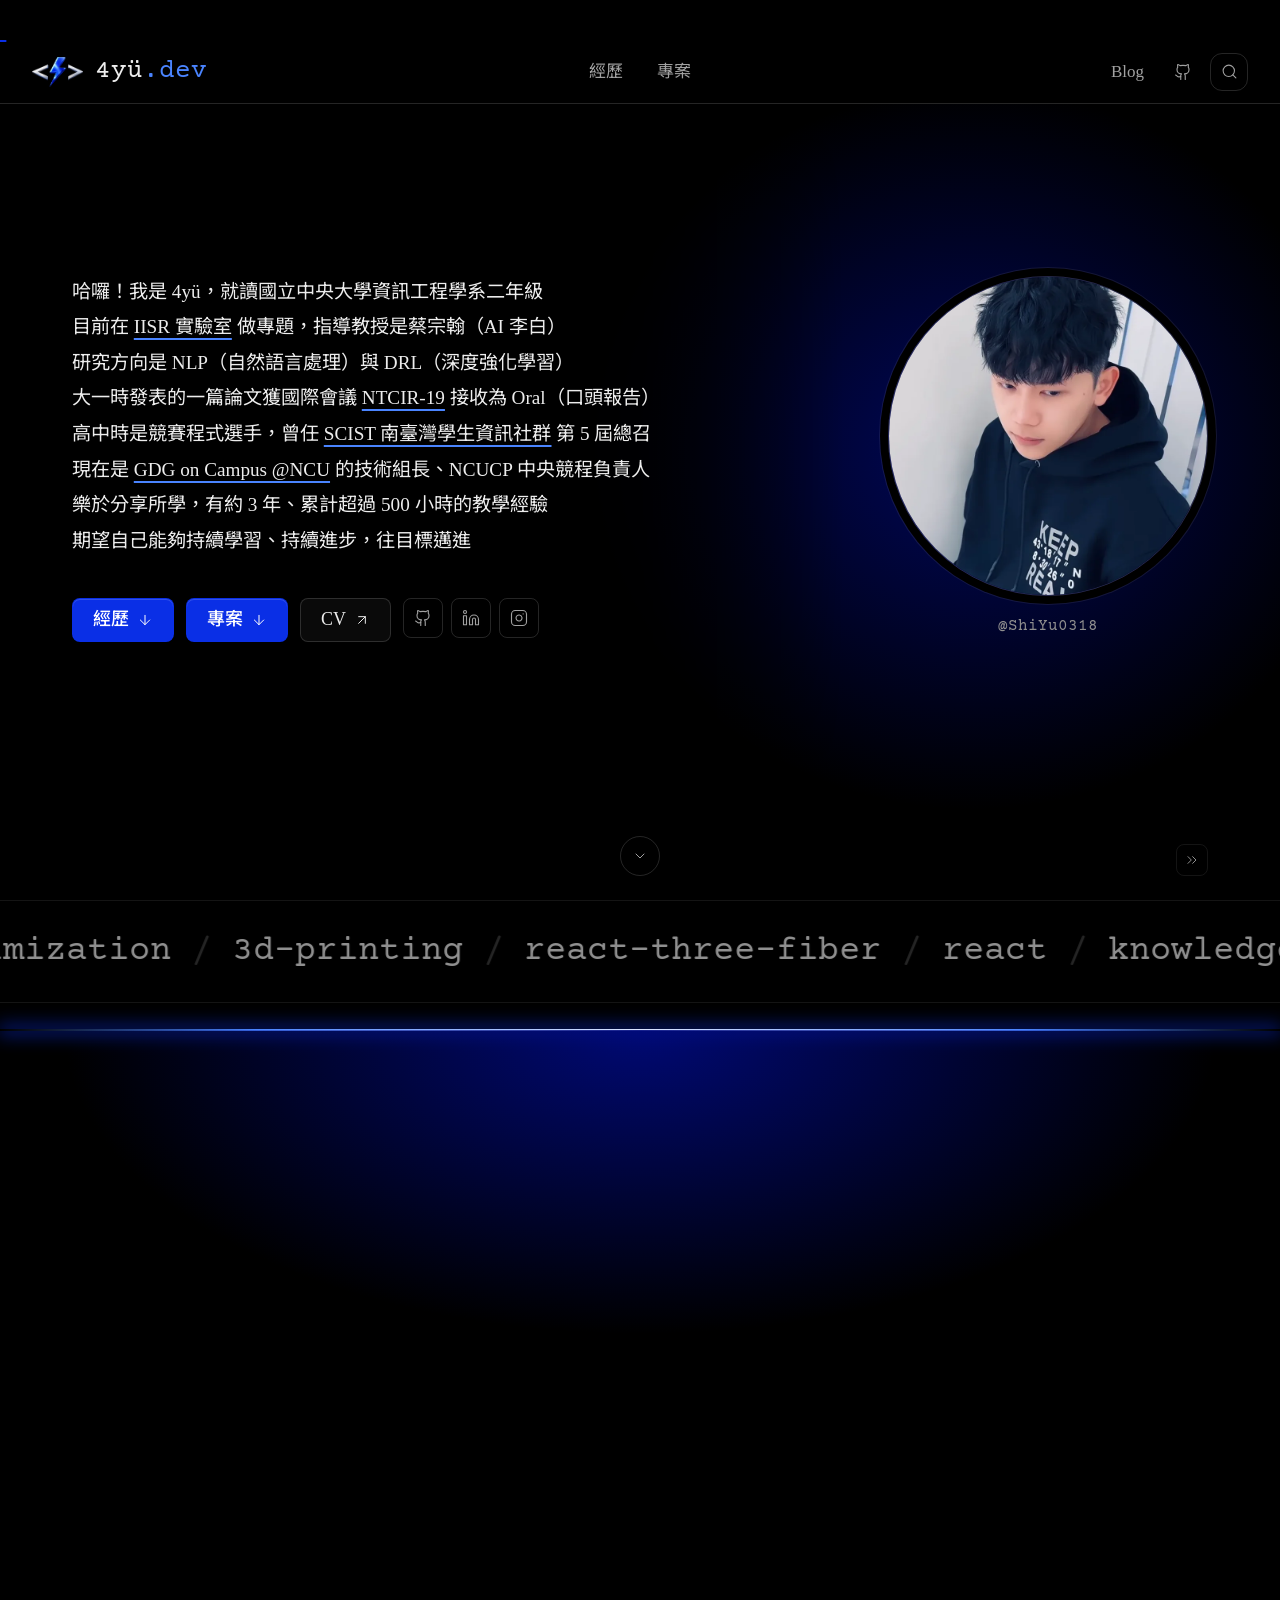
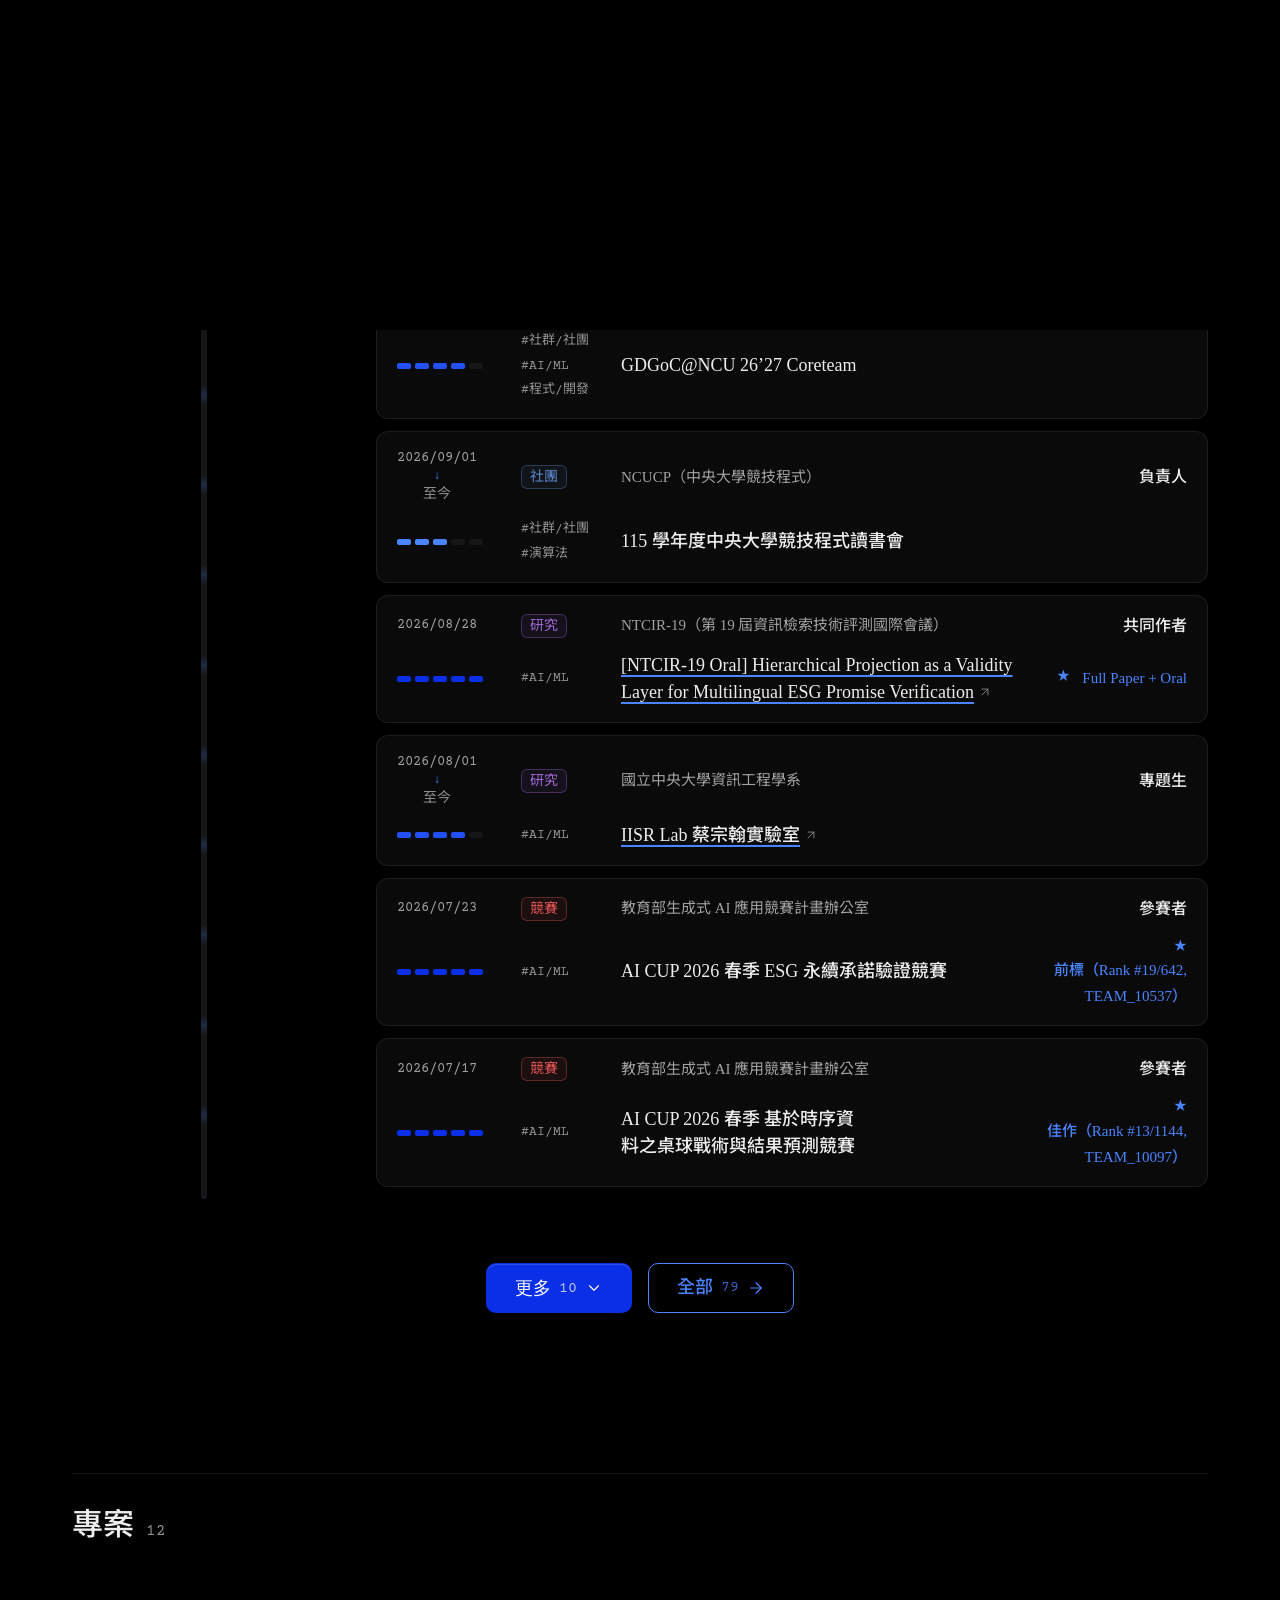
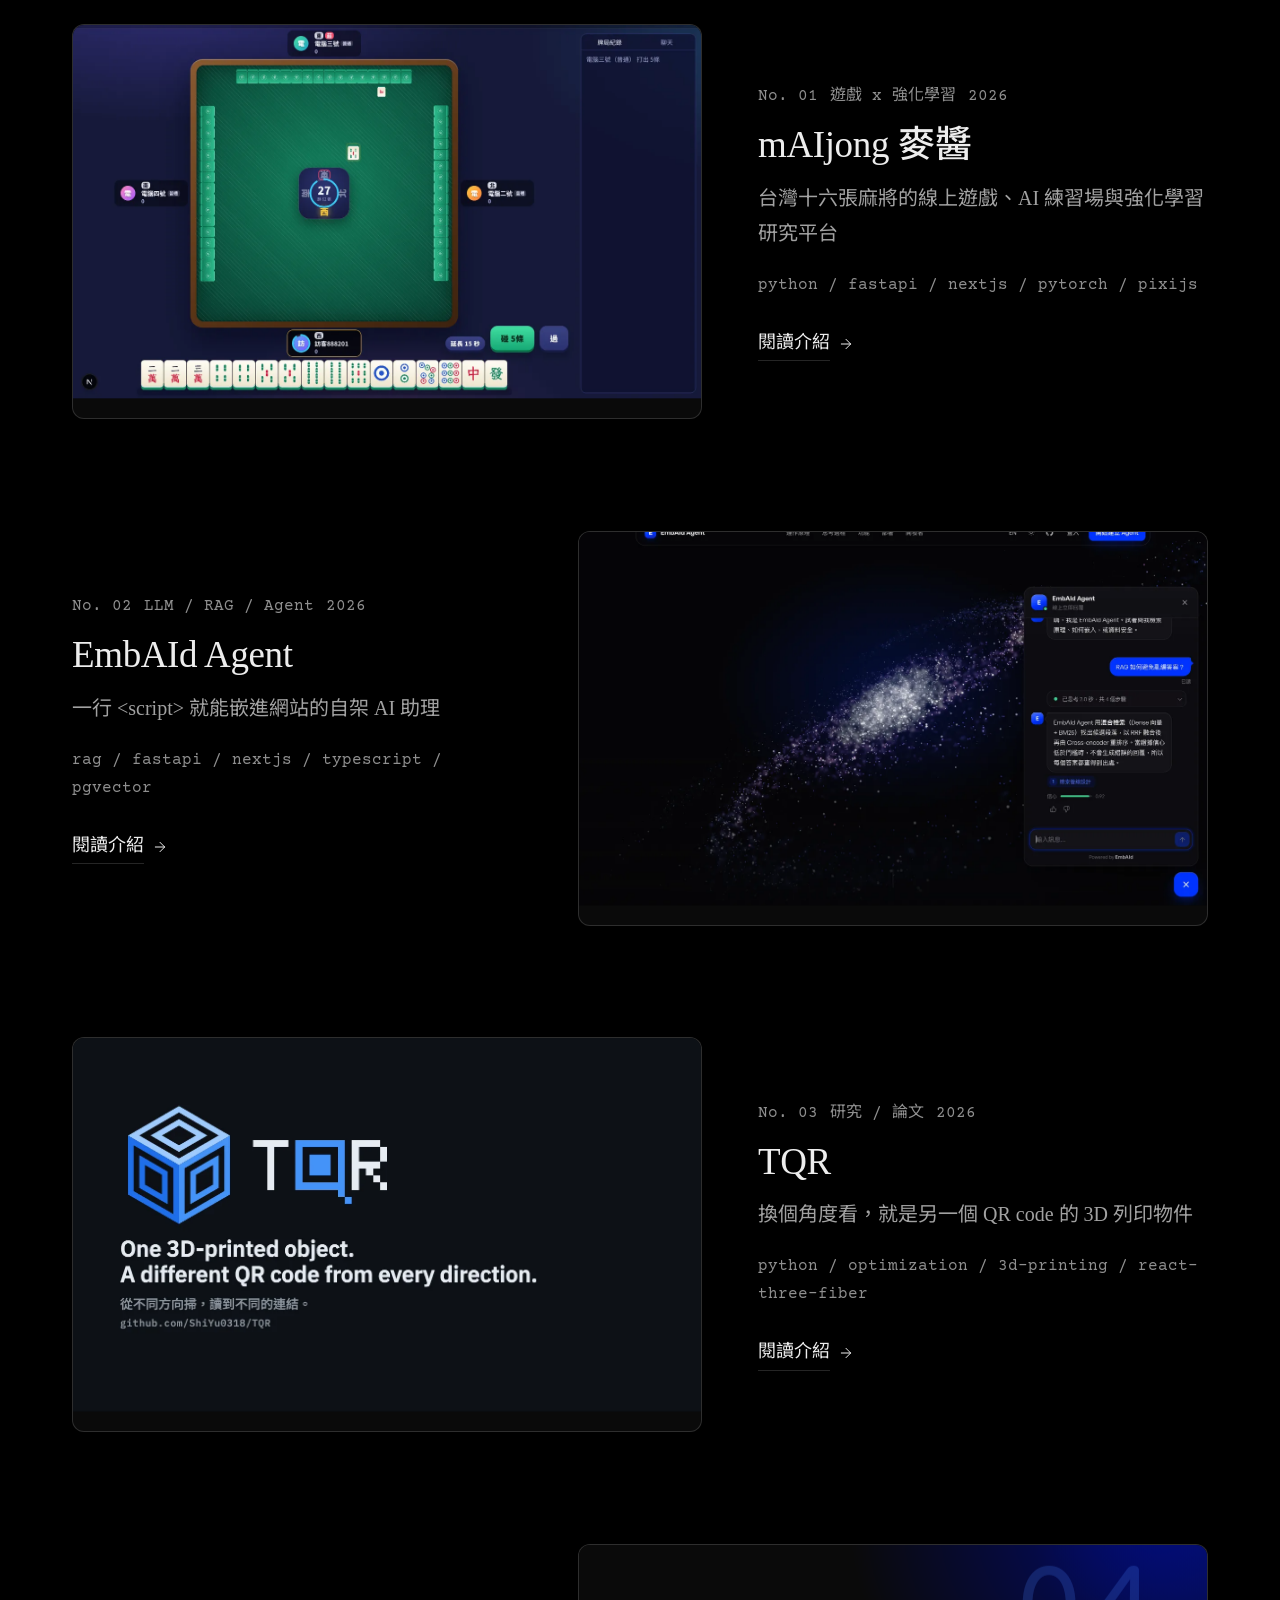
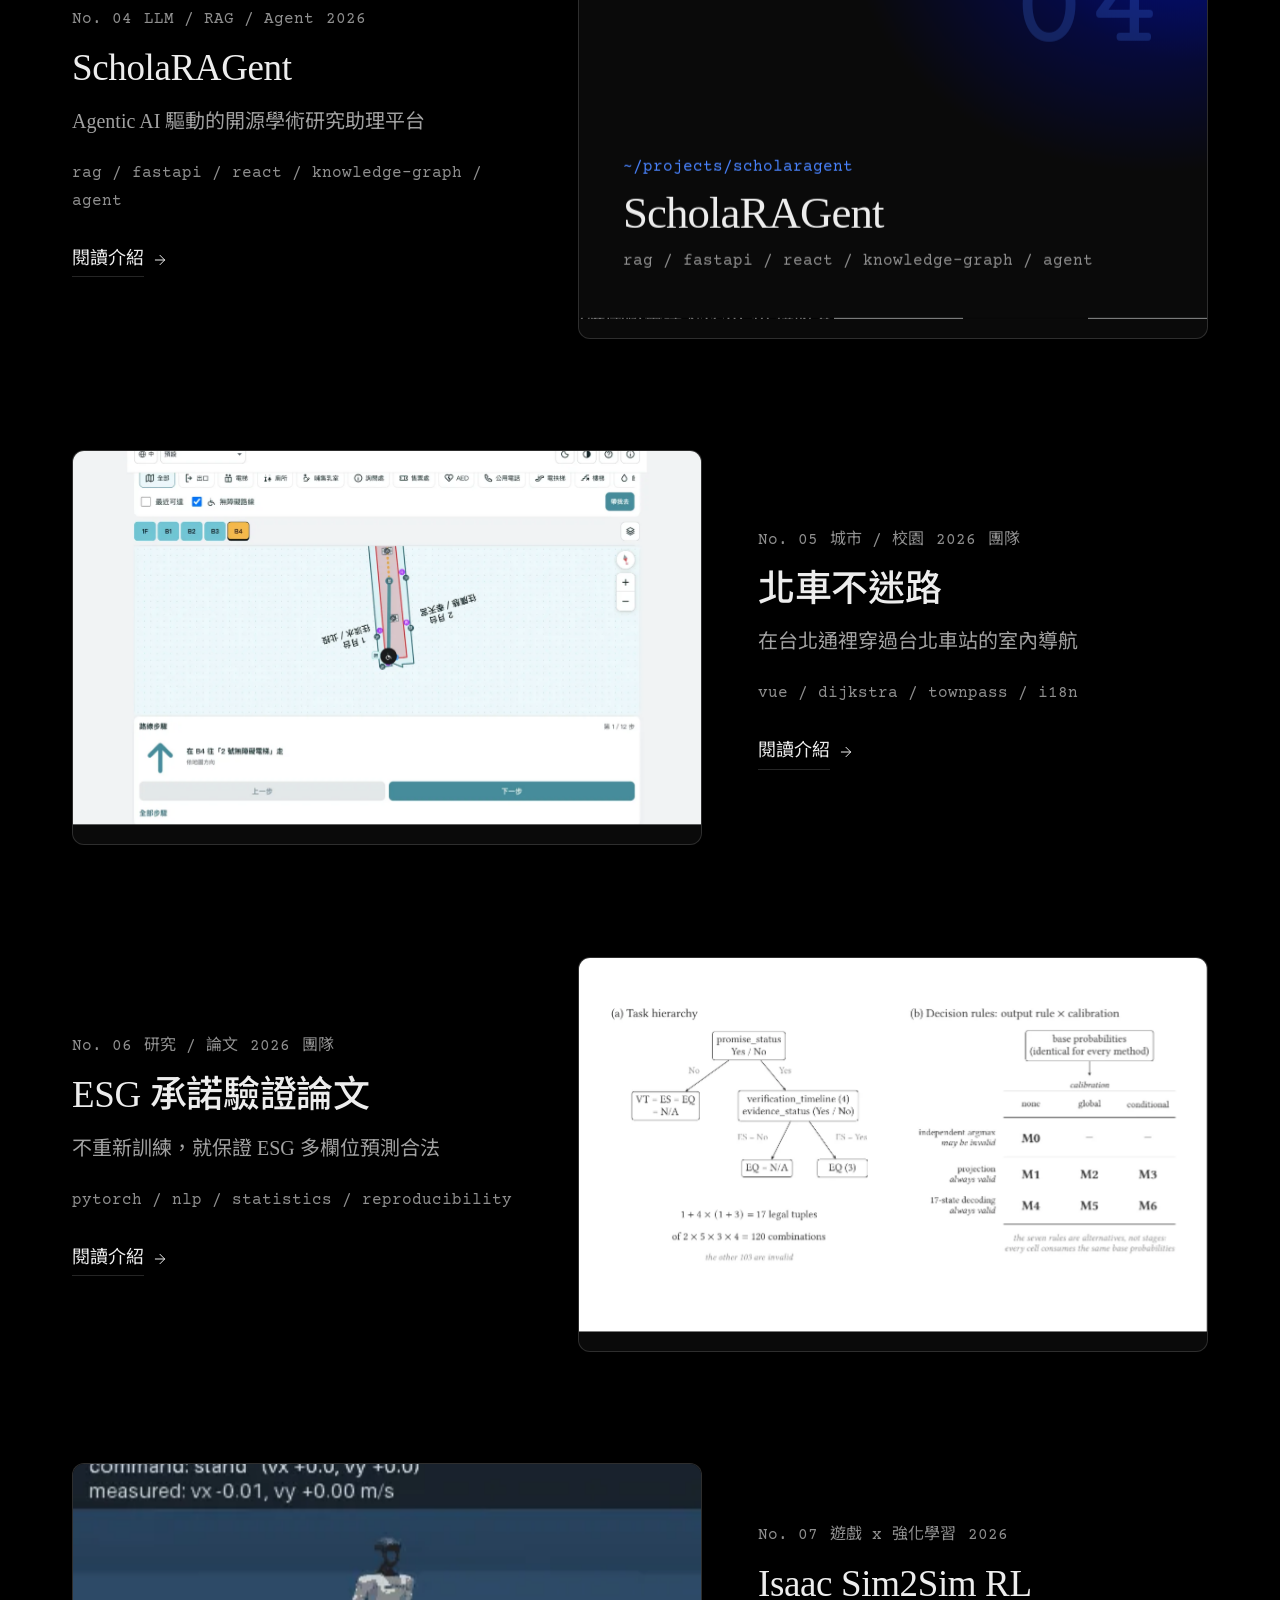
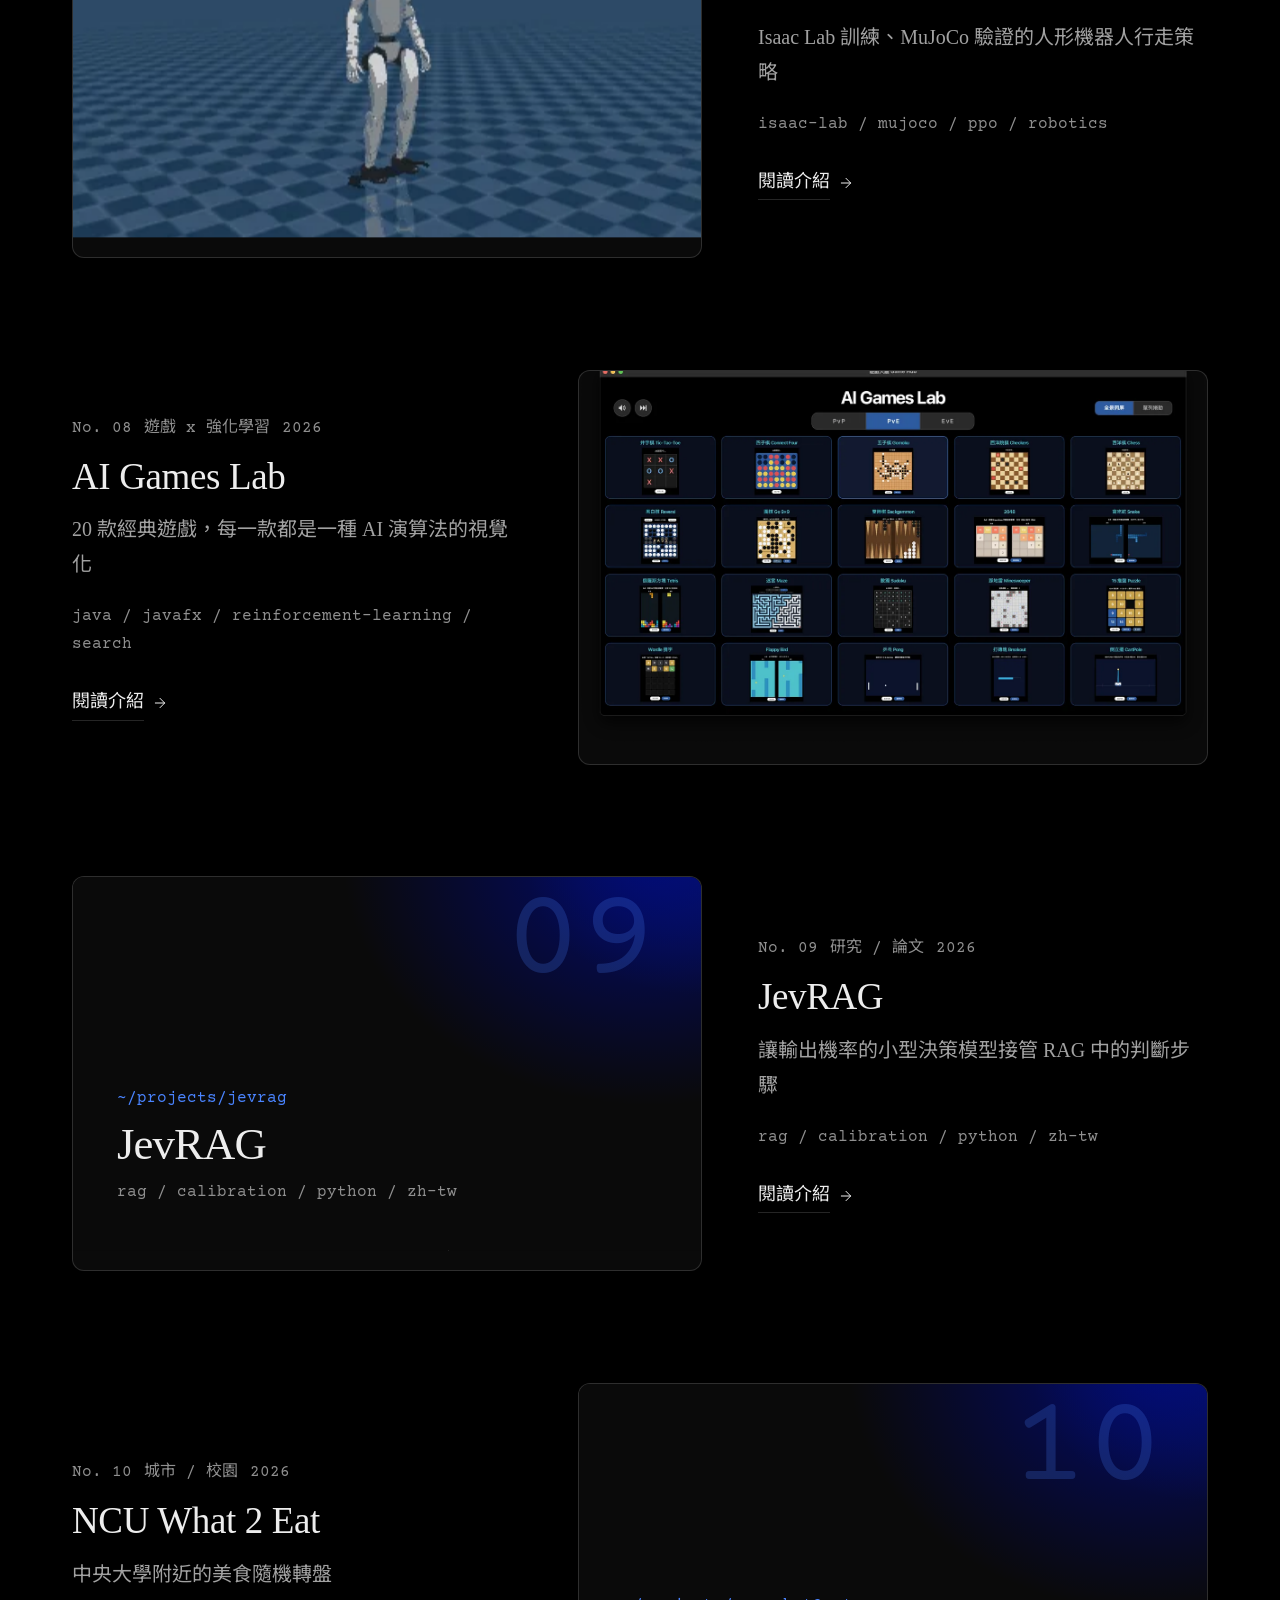
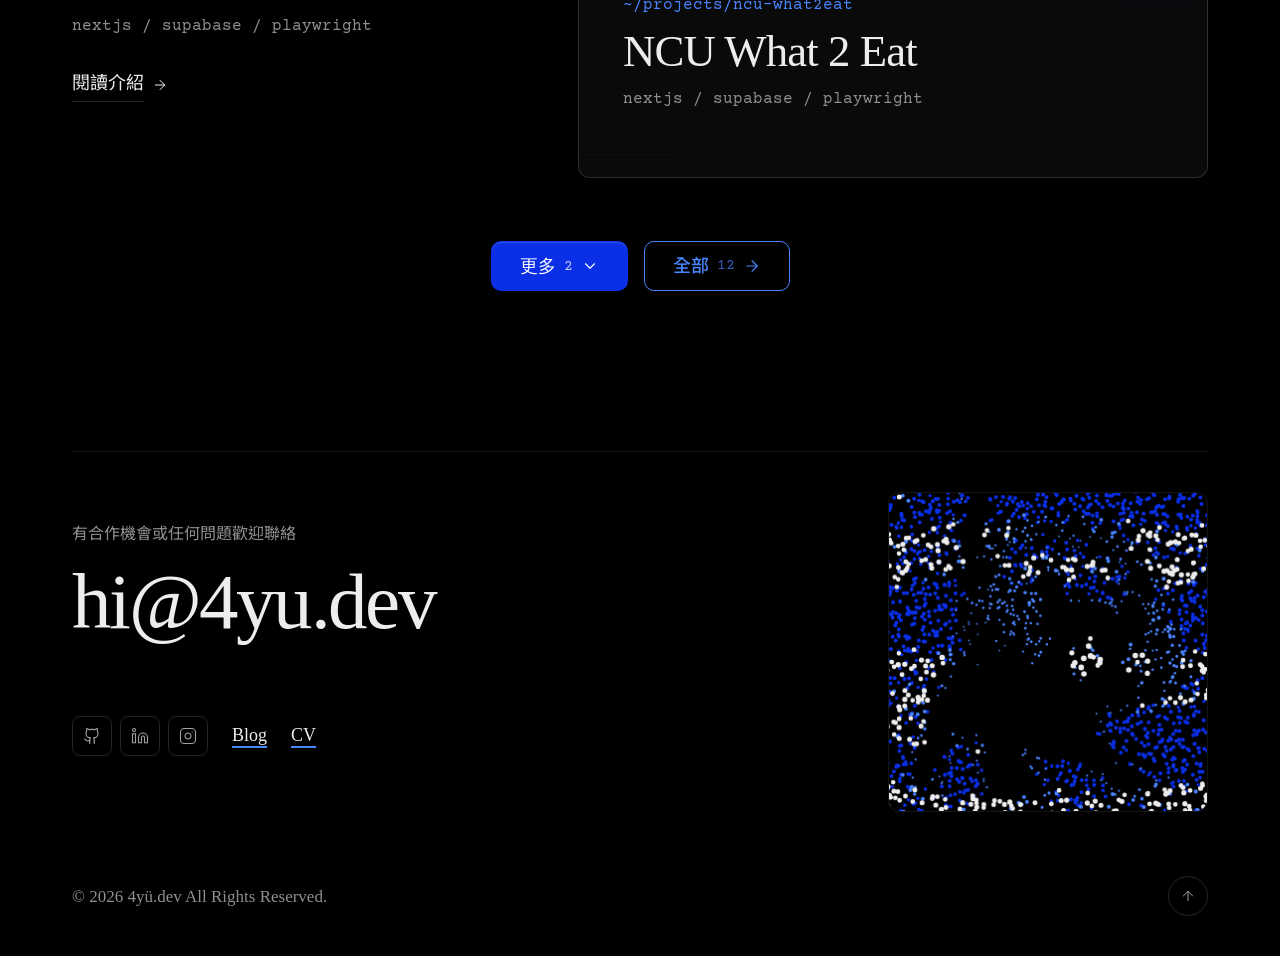
==== commit c59668b5: "fix: link home to site root instead of index.html" ====
--- a/index.html
+++ b/index.html
@@ -41,7 +41,7 @@
   <div class="curtain" aria-hidden="true"><span class="wordmark"><img class="wordmark-logo" src="content/img/profile/logo.webp" alt="" width="243" height="144"><span>4yü<span class="wordmark-tld">.dev</span></span></span></div>
   <div class="cursor" aria-hidden="true"><span class="cursor-dot"></span><span class="cursor-ring"><span class="cursor-label"></span></span></div>
   <header class="site-header">
-    <a class="wordmark" href="index.html" aria-label="4yü.dev 首頁"><img class="wordmark-logo" src="content/img/profile/logo.webp" alt="" width="243" height="144"><span>4yü<span class="wordmark-tld">.dev</span></span></a>
+    <a class="wordmark" href="./" aria-label="4yü.dev 首頁"><img class="wordmark-logo" src="content/img/profile/logo.webp" alt="" width="243" height="144"><span>4yü<span class="wordmark-tld">.dev</span></span></a>
     <nav class="nav" aria-label="主要連結">
       <span class="nav-hover" aria-hidden="true"></span>
       <a href="experience.html">經歷</a>
--- a/assets/style.css
+++ b/assets/style.css
@@ -49,12 +49,24 @@
   --mask-on: #000;
   --mask-dim: rgba(0, 0, 0, .2);
 
-  /* 重要程度 5 格：銀白 → 鈷藍（Logo 的兩端） */
+  /* 權重 5 格：銀白 → 鈷藍（Logo 的兩端） */
   --lv-1: #c9d4f2;
   --lv-2: #8fa9ff;
   --lv-3: #4a84ff;
   --lv-4: #2350f5;
   --lv-5: #0a2fe6;
+
+  /* Notion 選項顏色（深色模式的文字色），經歷的「類型」標籤用 */
+  --notion-default: #a1a1a1;
+  --notion-gray: #9b9b9b;
+  --notion-brown: #ba856f;
+  --notion-orange: #c77d48;
+  --notion-yellow: #ca9849;
+  --notion-green: #529e72;
+  --notion-blue: #5e87c9;
+  --notion-purple: #9d68d3;
+  --notion-pink: #d15796;
+  --notion-red: #df5452;
 
   /* 時光機面板：黑色螢幕上的鈷藍磷光 */
   --phosphor: #a9bfff;
@@ -109,13 +121,15 @@
 html { -webkit-tap-highlight-color: transparent; text-size-adjust: 100%; -webkit-text-size-adjust: 100%; }
 
 /* 觸控裝置：可點的東西至少 40px 高，手指才點得準 */
+/* 觸控裝置：可點的東西至少 44px（anti-slop R-03 的點擊下限） */
 @media (pointer: coarse) {
-  .nav > a, .nav > button { height: 40px; }
-  .search-trigger { height: 40px; }
-  .segmented button, .segmented .thumb { height: 40px; }
-  .back-link { padding: 8px 0; margin-bottom: 16px; }
-  .hero > .backdrop-next { width: 40px; height: 40px; }
-  .wordmark { min-height: 40px; }
+  .nav > a, .nav > button, .nav-text { height: 44px; }
+  .nav-icon, .search-trigger { width: 44px; height: 44px; }
+  .segmented button, .segmented .thumb { height: 44px; }
+  .back-link { padding: 12px 0; margin-bottom: 12px; }
+  .hero > .backdrop-next { width: 44px; height: 44px; }
+  .wordmark { min-height: 44px; }
+  .exp-chip, .exp-tool, .exp-chip.is-sub, .exp-sort-menu button { height: 44px; }
 }
 img { max-width: 100%; display: block; }
 kbd {
@@ -312,7 +326,7 @@
 .tile:hover { color: var(--text); }
 .tile-shot { border-radius: 12px; overflow: hidden; border: 1px solid var(--line); background: var(--surface); transition: border-color 150ms var(--ease); }
 .tile:hover .tile-shot { border-color: var(--line-strong); }
-.tile-shot img, .tile-shot .gen-cover { width: 100%; aspect-ratio: 16 / 10; object-fit: cover; object-position: top; transition: transform 600ms var(--ease); }
+.tile-shot img, .tile-shot .gen-cover { width: 100%; height: auto; aspect-ratio: 16 / 10; object-fit: cover; object-position: top; transition: transform 600ms var(--ease); }
 .tile:hover .tile-shot img, .tile:hover .tile-shot .gen-cover { transform: scale(1.04); }
 .tile-text { padding-top: 16px; }
 .tile-text .meta { margin: 0 0 4px; }
@@ -324,18 +338,22 @@
 .gen-cover {
   position: relative; display: flex; flex-direction: column; justify-content: flex-end; gap: 8px;
   width: 100%; height: 100%; aspect-ratio: 16 / 10; padding: 8%; overflow: hidden;
-  background-color: var(--surface);
-  background-image: radial-gradient(var(--line-strong) 1px, transparent 1.5px);
-  background-size: 20px 20px; background-position: 10px 10px;
+  /* 鈷藍光影：Logo 閃電的深海軍藍與鈷藍，從右上角打一道光進來（和首頁頭貼後面那層光同一個語言） */
+  background:
+    radial-gradient(ellipse 70% 90% at 92% 0%, color-mix(in srgb, var(--navy) 85%, transparent), transparent 70%),
+    radial-gradient(ellipse 40% 50% at 100% 0%, color-mix(in srgb, var(--brand) 35%, transparent), transparent 70%),
+    var(--surface);
 }
 .gc-path { font-family: var(--font-mono); font-size: 16px; color: var(--accent); }
 .gc-title { font-size: clamp(28px, 3.5vw, 48px); font-weight: 500; line-height: 1.1; letter-spacing: -0.02em; color: var(--text); }
 .gc-stack { font-family: var(--font-mono); font-size: 16px; color: var(--muted); }
-.gc-no { position: absolute; top: 6%; right: 7%; font-family: var(--font-mono); font-size: clamp(53px, 9.9vw, 132px); line-height: 1; color: var(--raised); font-weight: 500; }
+.gc-no { position: absolute; top: 6%; right: 7%; font-family: var(--font-mono); font-size: clamp(53px, 9.9vw, 132px); line-height: 1; color: color-mix(in srgb, var(--accent) 22%, transparent); font-weight: 500; }
 .tile .gen-cover { padding: 7%; }
 .tile .gc-title { font-size: 25px; }
+/* 矩陣的小卡：編號縮小，才不會壓到路徑那行 */
+.tile .gc-no { font-size: 36px; top: 8%; right: 6%; }
+.tile .gc-path, .tile .gc-stack { font-size: 14px; }
 .tile .gc-path, .tile .gc-stack { font-size: 13px; }
-.tile .gc-no { font-size: 70px; }
 
 /* 索引：像筆記本目錄的條列，hover 時旁邊浮出截圖預覽 */
 .index-head, .index a { display: grid; grid-template-columns: 64px minmax(0, 1fr) 160px 48px; gap: 24px; }
@@ -363,7 +381,7 @@
   box-shadow: var(--float-shadow); display: none;
 }
 .js .preview { display: block; opacity: 0; transform: scale(.96); }
-.preview img, .preview .gen-cover { width: 100%; aspect-ratio: 16 / 10; object-fit: cover; object-position: top; }
+.preview img, .preview .gen-cover { width: 100%; height: auto; aspect-ratio: 16 / 10; object-fit: cover; object-position: top; }
 .preview .gen-cover { padding: 7%; gap: 4px; }
 .preview .gc-title { font-size: 23px; }
 .preview .gc-path, .preview .gc-stack { font-size: 12px; }
@@ -404,7 +422,7 @@
 .project-head .row { display: flex; flex-wrap: wrap; gap: 12px; align-items: center; }
 .project-head .stack { margin-left: 12px; }
 .project-cover { margin: 56px 0 0; width: fit-content; max-width: 100%; border-radius: var(--r-card); overflow: hidden; border: 1px solid var(--line); box-shadow: var(--image-shadow); }
-.project-cover img { width: auto; max-width: 100%; max-height: 640px; object-fit: cover; object-position: top; }
+.project-cover img { width: auto; height: auto; max-width: 100%; max-height: 640px; object-fit: cover; object-position: top; }
 
 /* ---------- 9. 專案頁：版面與目錄 ---------- */
 .project-body {
@@ -506,12 +524,13 @@
   .nav { margin-left: auto; }
   .nav-actions { gap: 0; }
   .nav-text { padding: 0 8px; font-size: 16px; }
-  .nav-icon { width: 34px; height: 34px; }
+  .nav-icon { width: 44px; height: 44px; }
   .site-header .wordmark { font-size: 18px; gap: 8px; }
   .site-header .wordmark-logo { height: 22px; }
   .nav { font-size: 16px; gap: 0; }
-  .nav > a, .nav > button { padding: 0 8px; }
-  .search-trigger { width: 34px; height: 34px; border-radius: 10px; }
+  .nav > a, .nav > button { padding: 0 8px; height: 44px; }
+  .nav-text { height: 44px; }
+  .search-trigger { width: 44px; height: 44px; border-radius: 12px; }
   .hero { grid-template-columns: 1fr; gap: 40px; padding: 40px var(--gutter) 104px; }
   .hero h1 { font-size: 35px; }
   .hero .bio { font-size: 16px; line-height: 1.7; }
@@ -534,7 +553,7 @@
   .tile .gc-title { font-size: 20px; }
   .tile .gc-stack { display: none; }
   .tile .gc-path { font-size: 12px; }
-  .tile .gc-no { font-size: 44px; }
+  .tile .gc-no { font-size: 32px; }
   .projects-head { margin-bottom: 40px; }
   .index-head { display: none; }
   .index a { grid-template-columns: 32px minmax(0, 1fr); gap: 12px; padding: 20px 4px; }
@@ -580,11 +599,21 @@
 .loader-screen { position: fixed; inset: 0; z-index: 200; background: var(--bg); pointer-events: none; }
 .loader-screen canvas { position: absolute; inset: 0; width: 100%; height: 100%; }
 
-/* 換頁布幕 */
+/* 換頁布幕：鈷藍光邊。純黑幕從下往上推，最前緣是一道鈷藍的光，後面帶一層深海軍藍的餘暉 */
 .curtain {
   position: fixed; inset: 0; z-index: 100; display: grid; place-items: center;
-  background: var(--raised); transform: scaleY(0); transform-origin: 50% 100%; pointer-events: none;
-}
+  background: var(--bg); transform: translateY(110%); pointer-events: none;
+}
+.curtain::before {
+  content: ""; position: absolute; left: 0; right: 0; top: -1px; height: 2px;
+  background: linear-gradient(90deg, transparent, var(--accent) 20%, var(--phosphor-hi) 50%, var(--accent) 80%, transparent);
+  box-shadow: 0 0 18px 2px var(--brand);
+}
+.curtain::after {
+  content: ""; position: absolute; left: 0; right: 0; top: 0; height: 45%; pointer-events: none;
+  background: radial-gradient(ellipse 60% 100% at 50% 0%, color-mix(in srgb, var(--navy) 90%, transparent), transparent 75%);
+}
+.curtain .wordmark { position: relative; z-index: 1; }
 .curtain .wordmark { font-size: 36px; opacity: 0; gap: 16px; }
 .curtain .wordmark-logo { height: 44px; }
 .is-leaving .curtain, .is-entering .curtain { pointer-events: all; }
@@ -614,7 +643,7 @@
 .hero > .scroll-down:hover { color: var(--accent); border-color: var(--accent); }
 .hero > .scroll-down.is-hidden { opacity: 0; pointer-events: none; }
 @keyframes scroll-bob { 0%, 100% { transform: translateY(-2px); } 50% { transform: translateY(3px); } }
-@media (prefers-reduced-motion: reduce) { .hero > .scroll-down .icon { animation: none; } .tm-dial, .tm-sheen { animation: none; } }
+@media (prefers-reduced-motion: reduce) { .hero > .scroll-down .icon { animation: none; } .tm-sheen { animation: none; } }
 
 /* 頁尾的回到頂端 */
 .to-top {
@@ -712,9 +741,9 @@
   transition: border-color .3s var(--ease), background-color .3s var(--ease), transform .4s var(--ease);
 }
 .exp:hover { border-color: var(--line-strong); }
-.exp-date { margin: 0; font-size: 14px; line-height: 1.5; color: var(--text-2); font-variant-numeric: tabular-nums; display: flex; flex-direction: column; align-items: flex-start; gap: 2px; white-space: nowrap; }
+.exp-date { margin: 0; font-size: 14px; line-height: 1.5; color: var(--text-2); font-variant-numeric: tabular-nums; display: inline-flex; justify-self: start; flex-direction: column; align-items: center; gap: 2px; white-space: nowrap; }
 .exp-to { color: var(--muted); }
-.exp-to i { font-style: normal; color: var(--accent); margin-right: 4px; }
+.exp-arrow { font-size: 12px; line-height: 1; color: var(--accent); }
 .exp-soon { font-family: var(--font-mono); font-size: 12px; color: var(--accent); border: 1px solid var(--accent); border-radius: 4px; padding: 0 4px; line-height: 18px; }
 .exp-type {
   justify-self: start; display: inline-flex; align-items: center; gap: 8px; font-size: 14px; line-height: 1; padding: 4px 8px; border-radius: var(--r-tag); white-space: nowrap;
@@ -742,13 +771,25 @@
 
 /* 經歷頁工具列：篩選、排序 */
 .exp-head { margin-bottom: 48px; }
-.exp-toolbar { display: flex; flex-wrap: wrap; align-items: center; justify-content: flex-end; gap: 12px; }
+.exp-toolbar { position: relative; z-index: 20; display: flex; flex-wrap: wrap; align-items: center; justify-content: flex-end; gap: 12px; }
 .exp-tool { height: 40px; padding: 0 16px; font-size: 16px; font-weight: 400; }
 .exp-tool .count { font-family: var(--font-mono); font-size: 13px; min-width: 18px; height: 18px; line-height: 18px; text-align: center; border-radius: 9px; background: var(--brand); color: var(--on-brand); }
 .exp-tool .count:empty { display: none; }
 .exp-tool[aria-expanded="true"] { border-color: var(--accent); }
-.exp-sort .arrow { transition: transform .4s var(--ease); transform-origin: 18px 12px; }
-.exp-sort[data-dir="asc"] .arrow { transform: rotate(180deg); }
+/* 排序：一顆按鈕 + 下拉選單（依據、方向） */
+.exp-sortwrap { position: relative; }
+.exp-sort .sort-dir { color: var(--muted); }
+.exp-sort .chev { width: 16px; height: 16px; transition: transform .3s var(--ease); }
+.exp-sort[aria-expanded="true"] .chev { transform: rotate(180deg); }
+.exp-sort-menu { position: absolute; top: calc(100% + 8px); right: 0; z-index: 40; min-width: 200px; padding: 8px; display: grid; background: var(--raised); border: 1px solid var(--line-strong); border-radius: 12px; }
+.exp-sort-menu[hidden] { display: none; }
+.exp-sort-menu .sort-head { margin: 8px 12px 4px; font-size: 13px; color: var(--muted); }
+.exp-sort-menu hr { border: 0; border-top: 1px solid var(--line); margin: 8px 4px; }
+.exp-sort-menu button { font: inherit; font-size: 15px; height: 36px; padding: 0 12px; display: flex; align-items: center; justify-content: space-between; gap: 16px; color: var(--text-2); background: none; border: 0; border-radius: 8px; cursor: pointer; text-align: left; }
+.exp-sort-menu button:hover, .exp-sort-menu button:focus-visible { background: var(--hover-fill); color: var(--text); outline: none; }
+.exp-sort-menu button .icon { width: 16px; height: 16px; visibility: hidden; stroke: var(--accent); }
+.exp-sort-menu button[aria-checked="true"] { color: var(--text); }
+.exp-sort-menu button[aria-checked="true"] .icon { visibility: visible; }
 .exp-clear { font: inherit; font-size: 15px; color: var(--muted); background: none; border: 0; cursor: pointer; text-decoration: underline; text-decoration-color: var(--accent); text-underline-offset: 4px; }
 .exp-clear:hover { color: var(--accent); }
 .exp-shown { margin: 0 auto 0 0; font-size: 14px; order: -2; }
@@ -768,6 +809,12 @@
 .exp-chip:hover { color: var(--text); border-color: var(--c); }
 .exp-chip[aria-pressed="true"] { color: var(--c); border-color: var(--c); background: color-mix(in srgb, var(--c) 12%, transparent); }
 .exp-chip.is-lv { letter-spacing: -.05em; }
+/* 學段樹：每往下一層縮排並接一條細線；有子項被選時上層用虛線框表示 */
+.exp-tree { display: grid; gap: 8px; }
+.exp-tier[data-depth="1"], .exp-tier[data-depth="2"] { padding-left: 16px; border-left: 1px solid var(--line-strong); }
+.exp-tier[data-depth="2"] { margin-left: 16px; }
+.exp-chip.is-sub { font-size: 14px; height: 30px; }
+.exp-chip[data-partial] { color: var(--text); border-color: var(--c); border-style: dashed; }
 
 /* 時光機時間軸：左欄粗軸 + 終端機風格的時光機面板，捲動時固定在畫面上方 1/3 */
 .exp-tm { display: grid; grid-template-columns: 264px minmax(0, 1fr); }
@@ -798,21 +845,17 @@
   background: radial-gradient(ellipse at center, var(--dial-core), var(--bg) 80%);
   border: 1px solid var(--dial-rim);
   box-shadow: 0 0 0 5px var(--surface), 0 0 34px color-mix(in srgb, var(--brand) 25%, transparent), inset 0 0 30px color-mix(in srgb, var(--brand) 18%, transparent);
-  animation: crt-flicker 6s infinite steps(1);
 }
 .tm-dial::after { content: ""; position: absolute; inset: 0; pointer-events: none; border-radius: inherit; background: repeating-linear-gradient(var(--scanline) 0 1px, transparent 1px 3px); }
 .tm-sheen { position: absolute; inset: -60%; pointer-events: none; background: linear-gradient(115deg, transparent 42%, var(--sheen) 50%, transparent 58%); animation: tm-sheen 4s infinite; }
 @keyframes tm-sheen { from { transform: translateX(-45%); } to { transform: translateX(45%); } }
-@keyframes crt-flicker { 0%, 96% { opacity: 1; } 97% { opacity: .88; } 98% { opacity: 1; } 99% { opacity: .92; } }
 .tm-prompt { font-size: 13px; color: var(--phosphor-dim); text-shadow: 0 0 4px color-mix(in srgb, var(--accent) 50%, transparent); }
 .tm-digits { display: flex; align-items: center; font-family: var(--font-mono); font-size: 25px; line-height: 1; color: var(--phosphor); text-shadow: 0 0 5px color-mix(in srgb, var(--accent) 90%, transparent), 0 0 16px color-mix(in srgb, var(--brand) 60%, transparent); }
-.tm-dial.is-glitch .tm-digits { animation: tm-glitch .35s steps(2) 1; }
-@keyframes tm-glitch { 0% { transform: translate(2px, -1px); filter: hue-rotate(40deg); } 50% { transform: translate(-2px, 1px); clip-path: inset(15% 0 35% 0); } 100% { transform: none; } }
 .tm-sep { padding: 0 2px; color: color-mix(in srgb, var(--phosphor) 45%, transparent); text-shadow: none; }
 /* 3D 滾輪：每一位是 10 面的圓柱，在小窗後面轉，上下有陰影像窺視窗 */
 .dg { position: relative; display: inline-block; width: .66em; height: 1.2em; margin: 0 1px; overflow: hidden; border-radius: 3px; perspective: 180px; background: linear-gradient(color-mix(in srgb, var(--brand) 10%, transparent), color-mix(in srgb, var(--brand) 3%, transparent) 50%, color-mix(in srgb, var(--brand) 10%, transparent)); }
 .dg::after { content: ""; position: absolute; inset: 0; pointer-events: none; background: linear-gradient(color-mix(in srgb, var(--bg) 90%, transparent), transparent 32%, transparent 68%, color-mix(in srgb, var(--bg) 90%, transparent)); }
-.dg .cyl { position: absolute; inset: 0; transform-style: preserve-3d; transform: translateZ(-1.85em); transition: transform .9s cubic-bezier(.3, 1.3, .4, 1); }
+.dg .cyl { position: absolute; inset: 0; transform-style: preserve-3d; transform: translateZ(-1.85em); transition: transform .7s var(--ease); }
 .dg .cyl span { position: absolute; inset: 0; display: grid; place-items: center; backface-visibility: hidden; }
 .tm-foot { display: flex; justify-content: space-between; gap: 20px; font-size: 13px; color: var(--phosphor-dim); }
 .tm-foot b { color: var(--phosphor-hi); font-weight: 400; font-family: var(--font-sans); font-size: 14px; }
@@ -831,7 +874,11 @@
 .tm-year { font-family: var(--font-mono); font-size: 15px; color: var(--muted); margin: 32px 0 12px; display: flex; align-items: center; gap: 12px; font-variant-numeric: tabular-nums; }
 .tm-year:first-child { margin-top: 0; }
 .tm-year::after { content: ""; flex: 1; height: 1px; background: var(--line); }
-.tm-list .exp { cursor: pointer; }
+/* 卡片底下的定位按鈕：蓋滿整張卡片，文字疊在上面但讓點擊穿過去；連結照常可點 */
+.exp-locate { position: absolute; inset: 0; z-index: 0; padding: 0; border: 0; border-radius: inherit; background: transparent; cursor: pointer; }
+.exp-locate:focus-visible { outline: 2px solid var(--accent); outline-offset: 2px; }
+.exp > :not(.exp-locate) { position: relative; z-index: 1; pointer-events: none; }
+.exp a { pointer-events: auto; }
 .tm-list .exp.is-on { border-color: var(--accent); background: var(--on-card); }
 .visually-hidden { position: absolute; width: 1px; height: 1px; overflow: hidden; clip: rect(0 0 0 0); white-space: nowrap; }
 
@@ -859,13 +906,15 @@
   /* 手機：時間軸收起來，面板變成貼在頁首下方的一條 */
   .exp-tm { grid-template-columns: 1fr; }
   .tm-rail, .tm-fiber { display: none; }
-  .tm-side { position: sticky; top: calc(var(--header-total) + 6px); z-index: 6; background: var(--bg); padding: 12px 0; margin: 0 calc(var(--gutter) * -1) 12px; border-bottom: 1px solid var(--line); }
+  /* 自己一層合成：捲動時主執行緒忙也不會拖著它晃（iOS 的 sticky 常見問題） */
+  .tm-side { transform: translateZ(0); position: sticky; top: calc(var(--header-total) + 6px); z-index: 6; background: var(--bg); padding: 12px 0; margin: 0 calc(var(--gutter) * -1) 12px; border-bottom: 1px solid var(--line); }
   .tm-dial-wrap { position: static; }
   .tm-dial { flex-direction: row; align-items: center; gap: 12px; padding: 8px 16px; border-radius: 12px; box-shadow: 0 0 0 3px var(--surface), 0 0 20px color-mix(in srgb, var(--brand) 20%, transparent), inset 0 0 20px color-mix(in srgb, var(--brand) 15%, transparent); }
   .tm-prompt, .tm-sheen { display: none; }
   .tm-digits { font-size: 20px; }
   .tm-foot { flex-direction: column; font-size: 13px; gap: 2px; }
   .tm-list { padding-left: 0; }
+  .exp-locate { display: none; }
 }
 
 /* ---------- 程式碼上色（highlight.js 的 class，只用設計變數；取代 github-dark） ---------- */
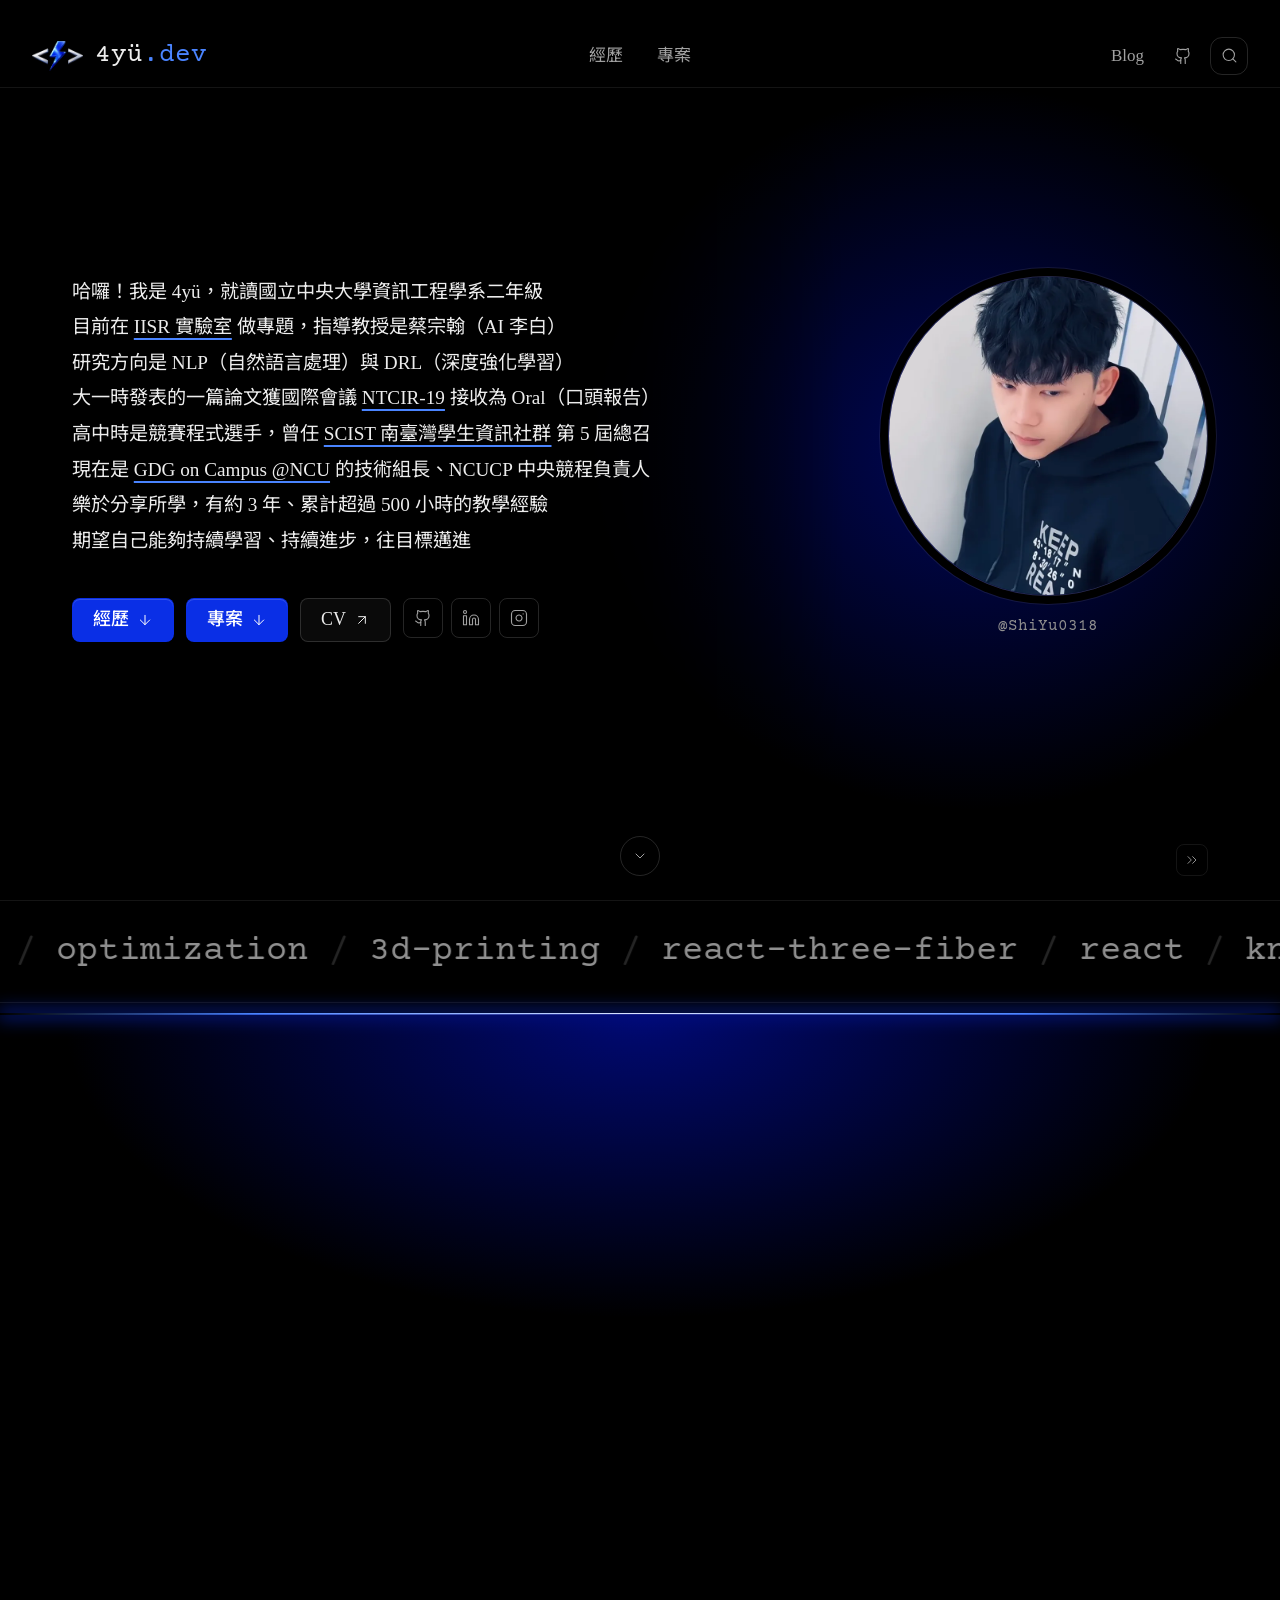
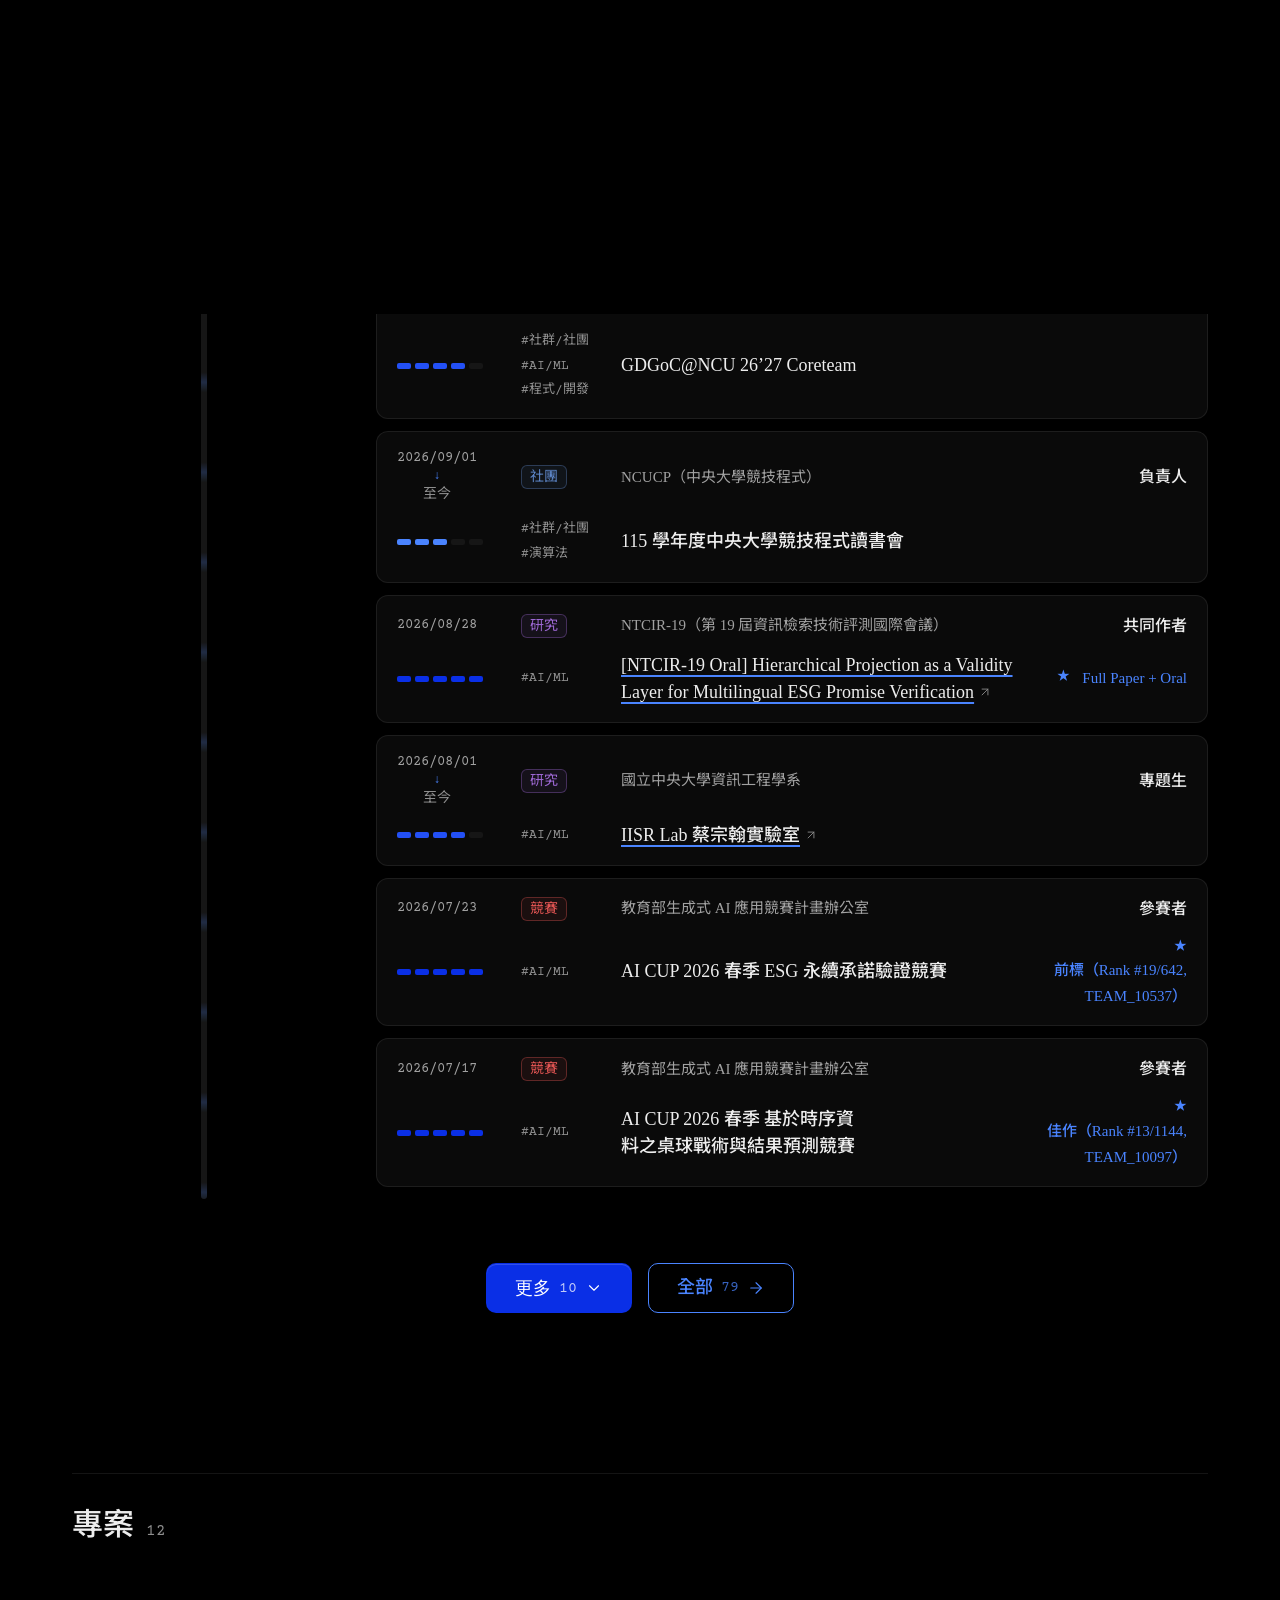
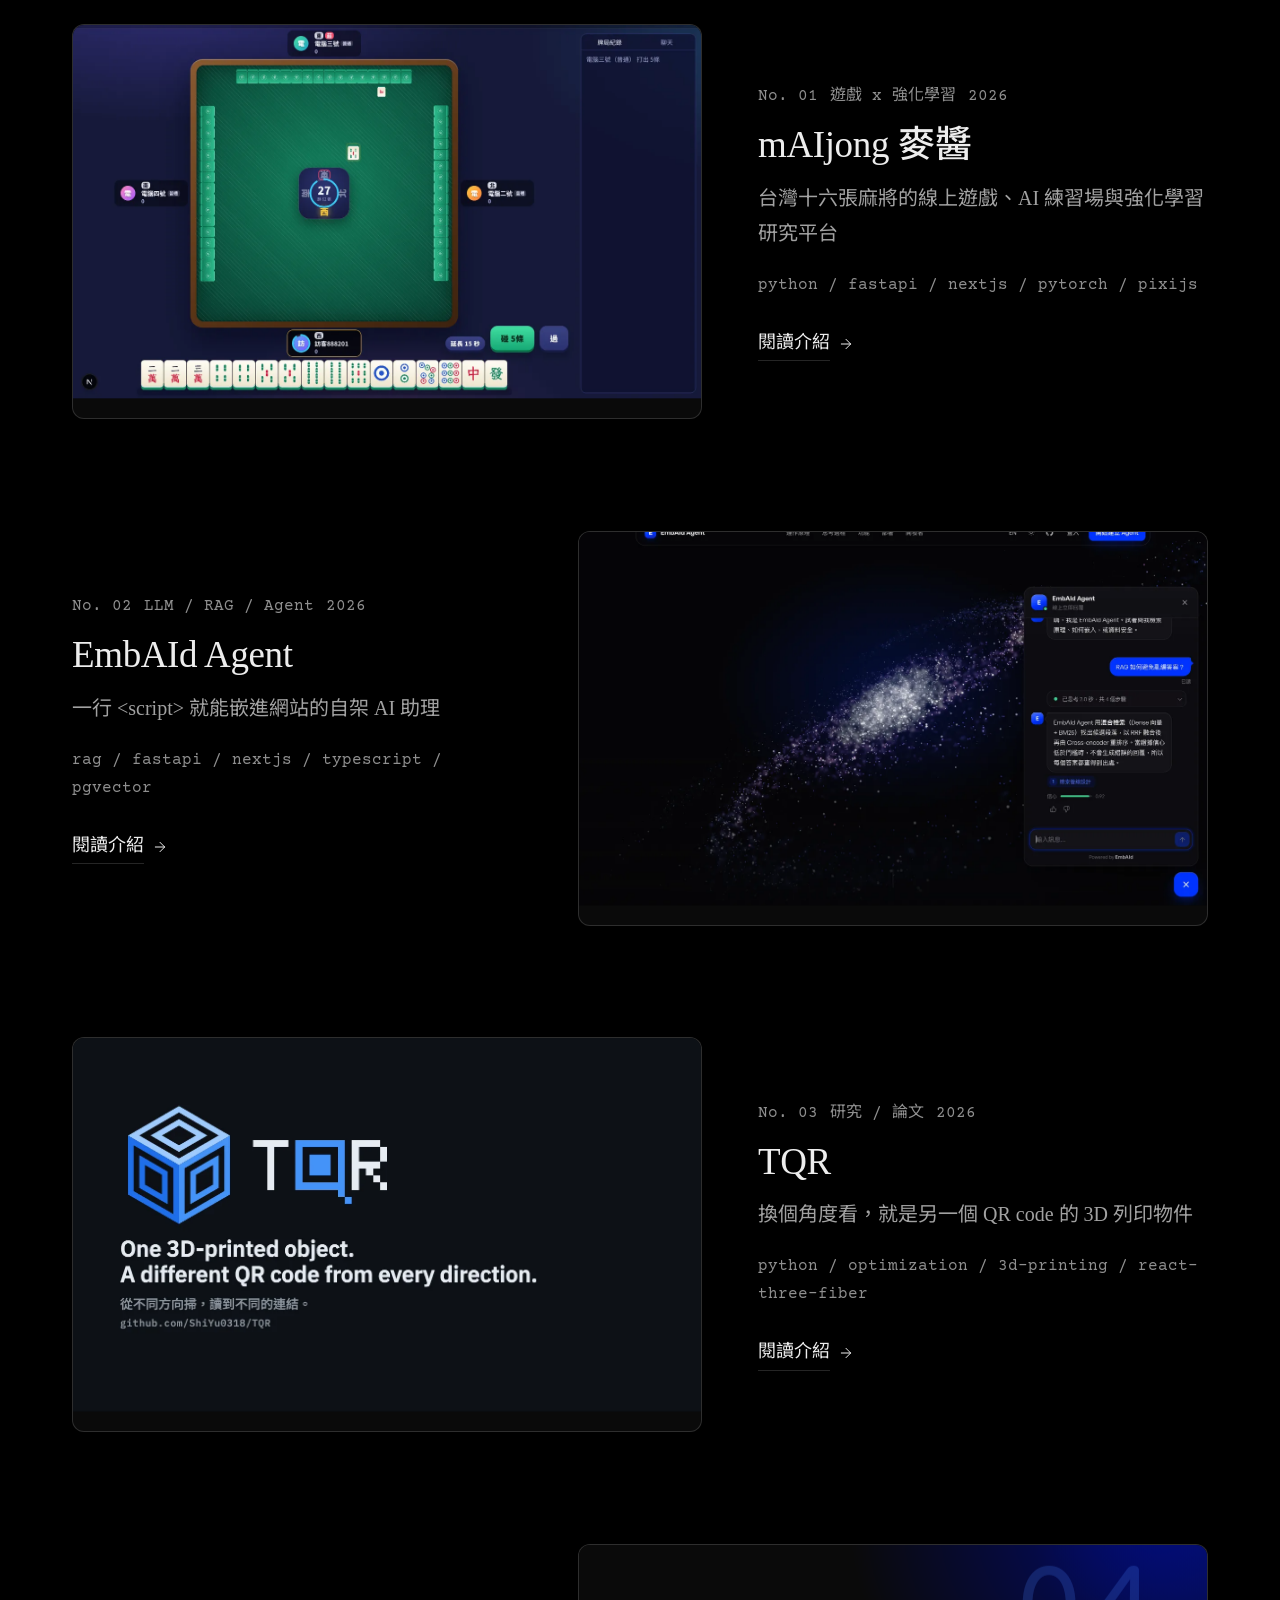
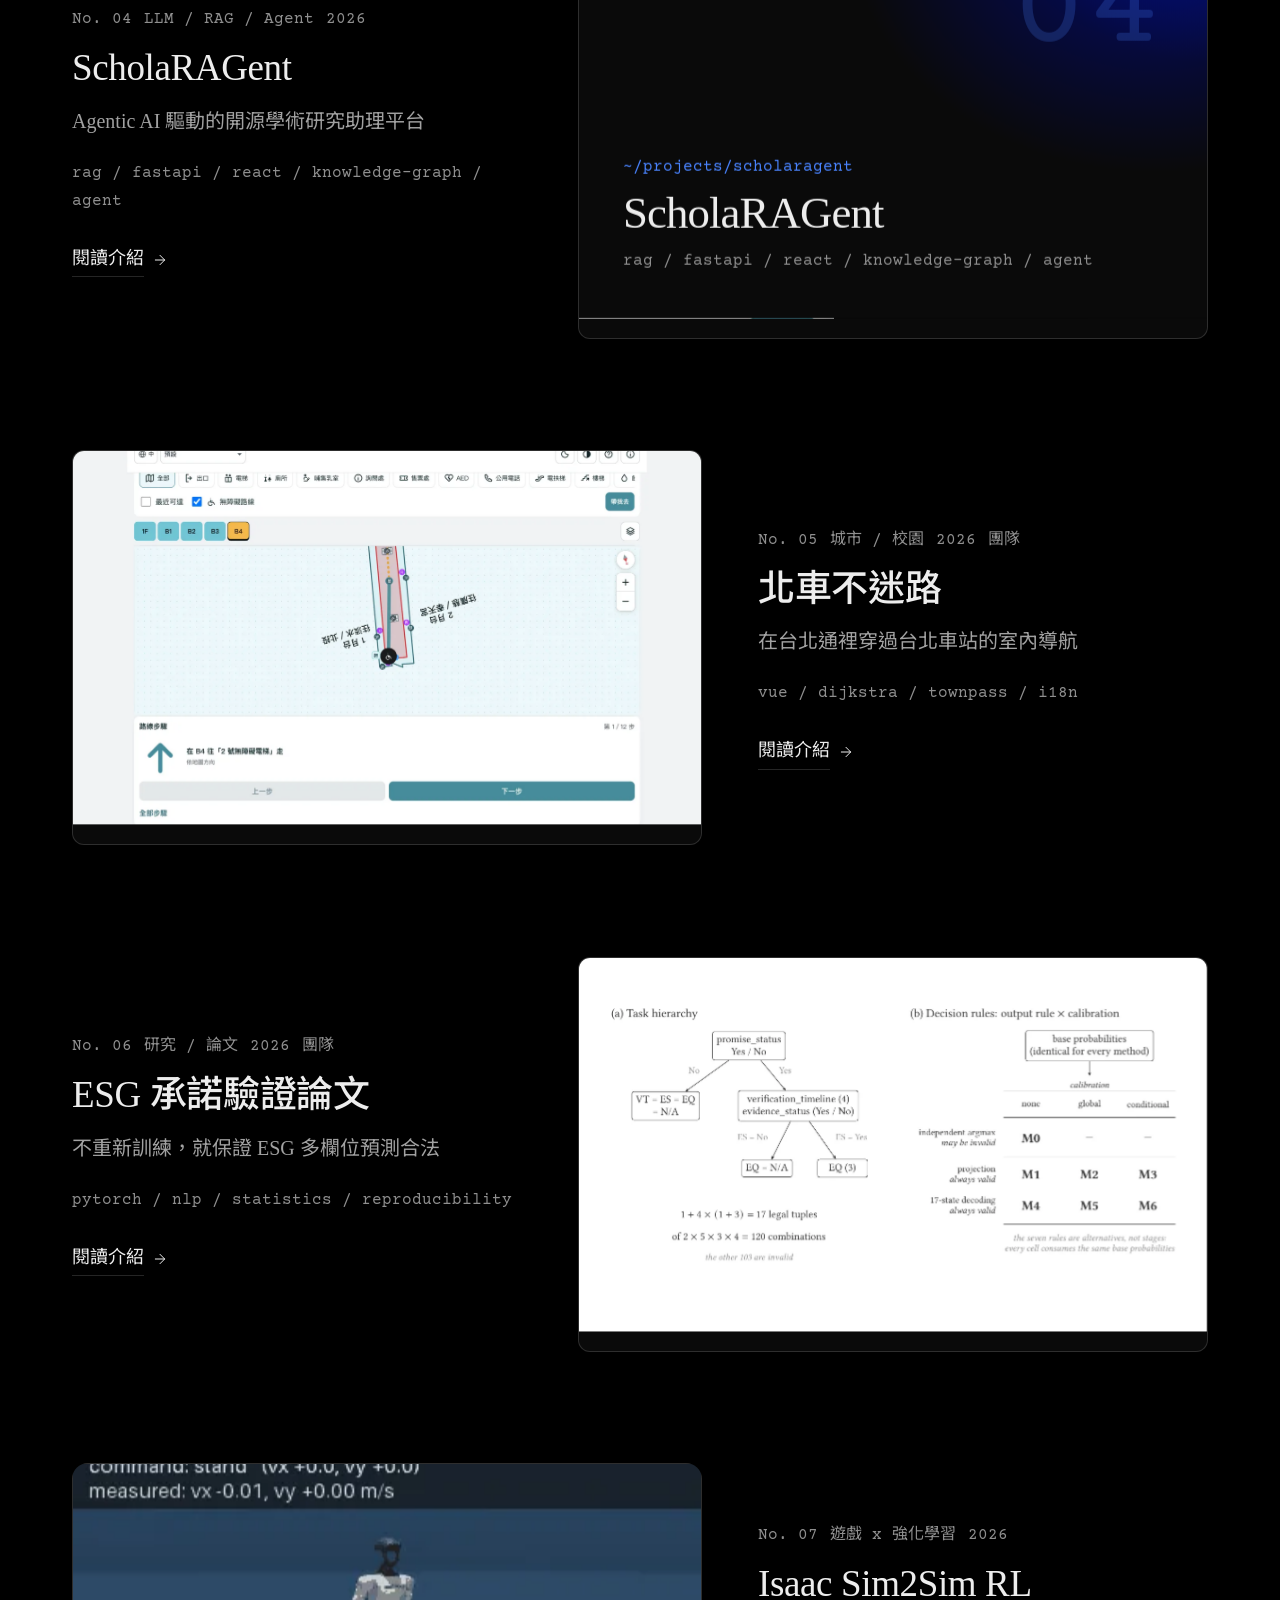
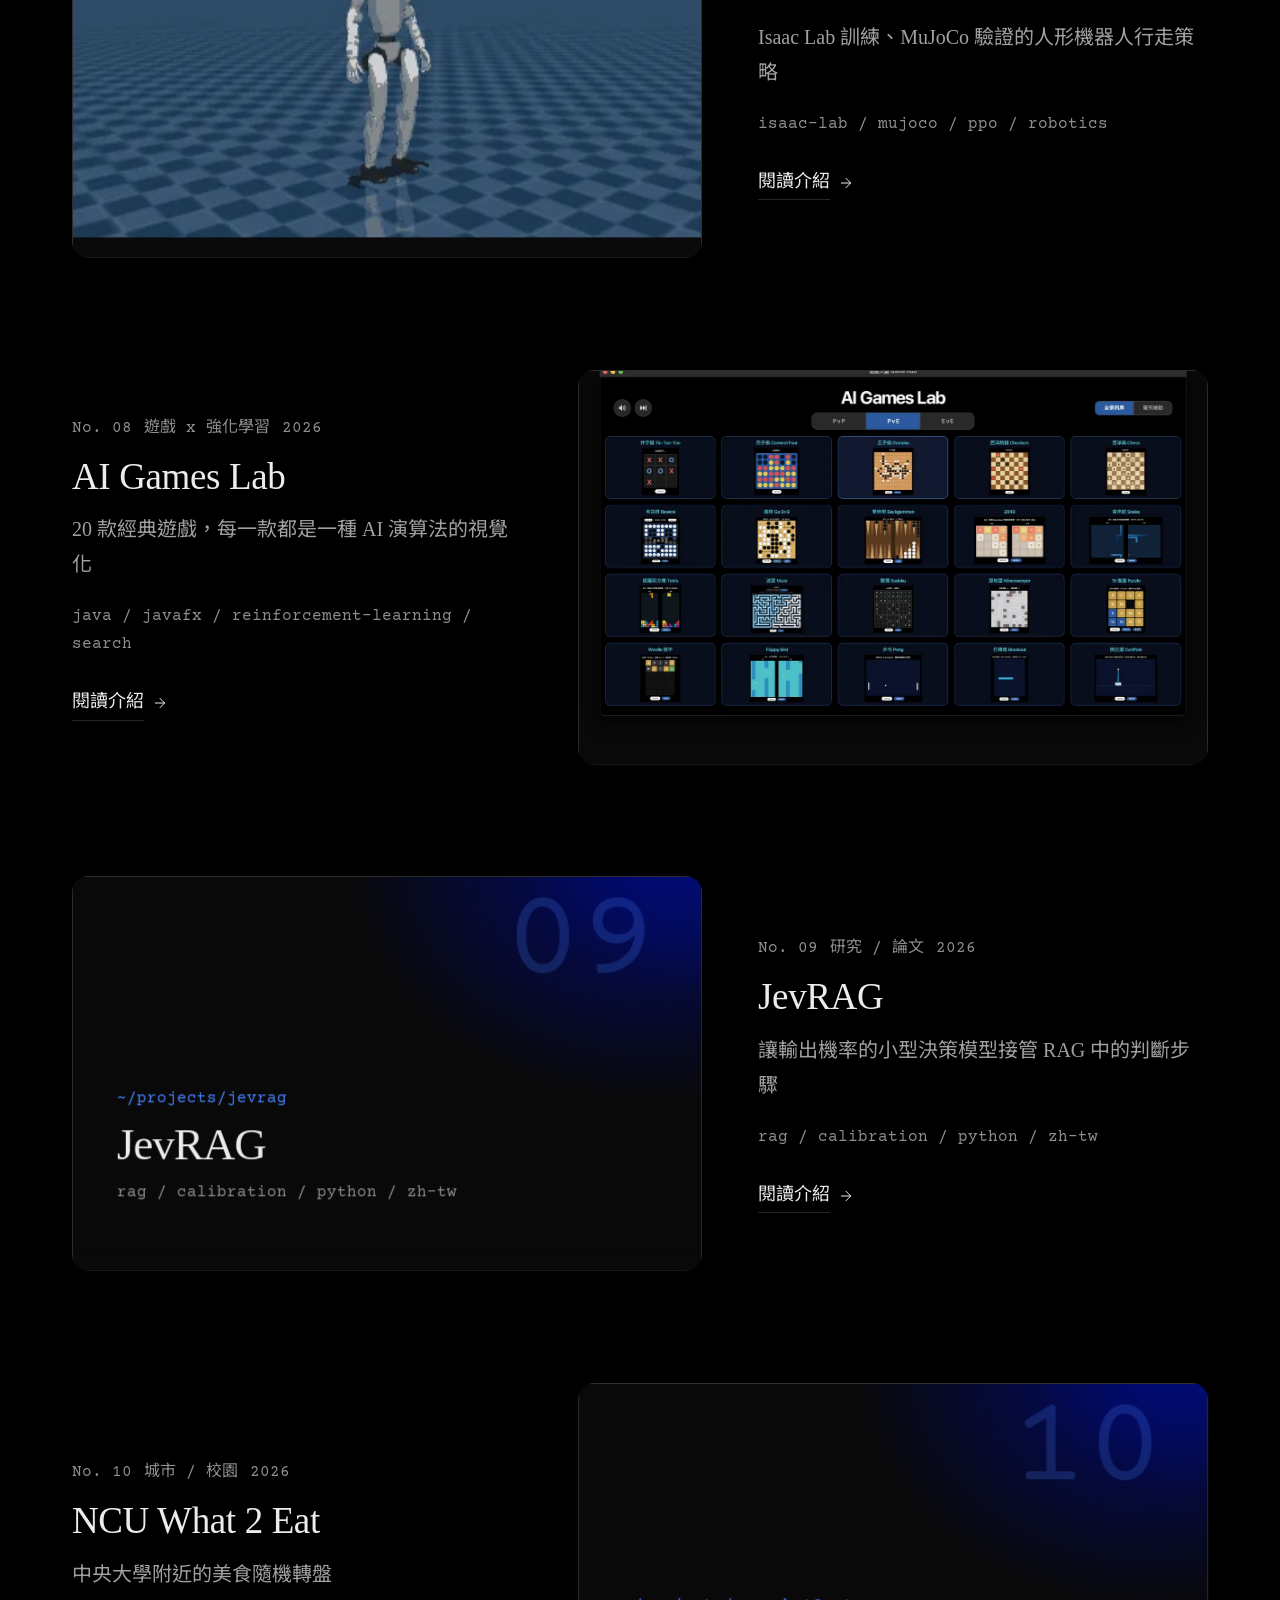
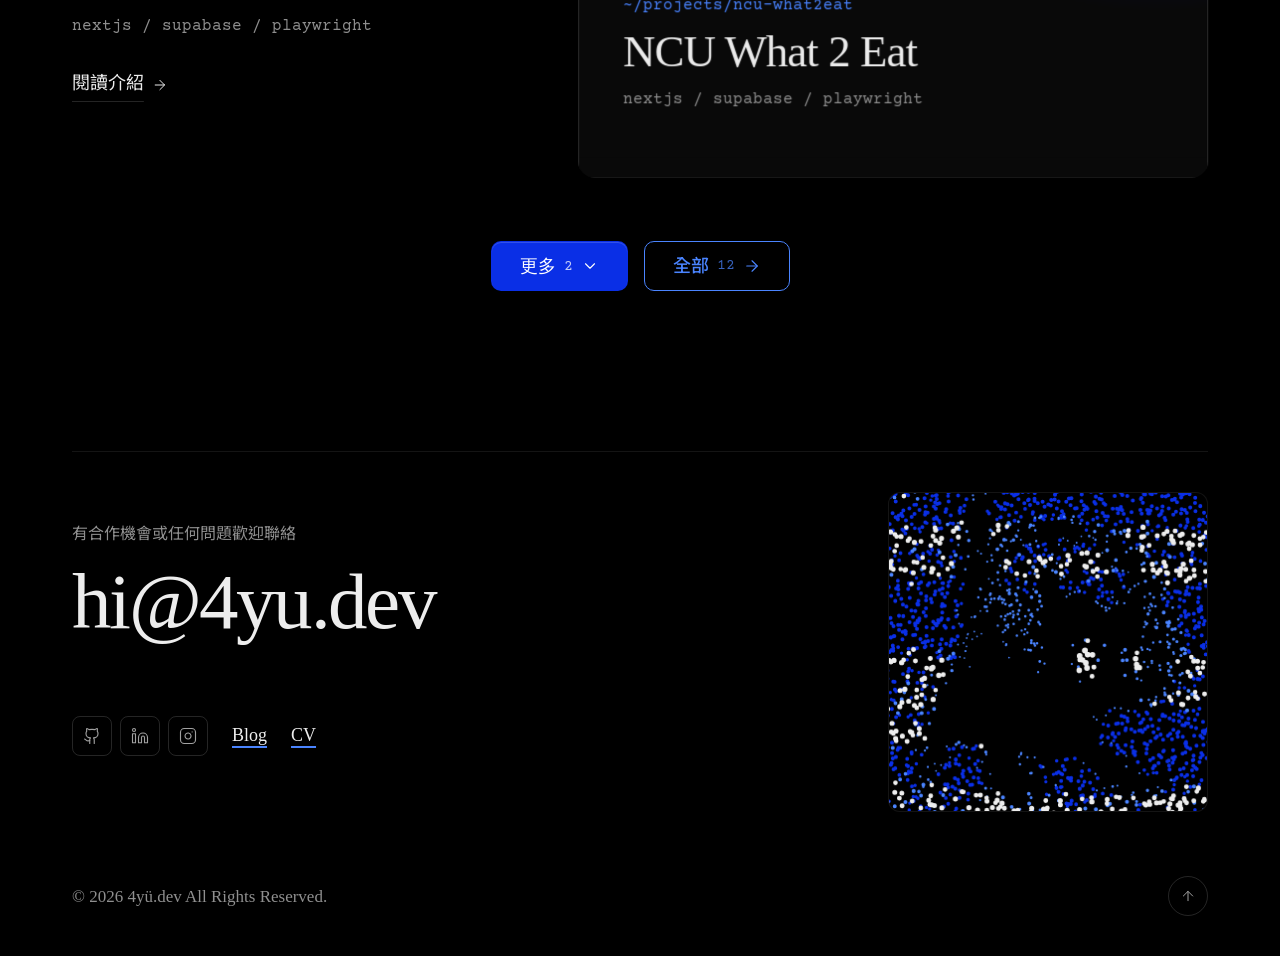
==== commit 69c7c39b: "refactor: drop .html from site URLs" ====
--- a/index.html
+++ b/index.html
@@ -44,8 +44,8 @@
     <a class="wordmark" href="./" aria-label="4yü.dev 首頁"><img class="wordmark-logo" src="content/img/profile/logo.webp" alt="" width="243" height="144"><span>4yü<span class="wordmark-tld">.dev</span></span></a>
     <nav class="nav" aria-label="主要連結">
       <span class="nav-hover" aria-hidden="true"></span>
-      <a href="experience.html">經歷</a>
-      <a href="projects.html">專案</a>
+      <a href="experience">經歷</a>
+      <a href="projects">專案</a>
     </nav>
     <div class="nav-actions">
       <a class="nav-text" href="https://blog.4yu.dev">Blog</a>
@@ -66,7 +66,7 @@
       <div id="exp-latest"></div>
       <div class="section-more">
         <button id="exp-more" class="button primary" type="button">更多<span class="more-count count"></span><svg class="icon" viewBox="0 0 24 24" aria-hidden="true"><path d="m6 9 6 6 6-6"/></svg></button>
-        <a class="button button-all" href="experience.html">全部<span class="all-count count"></span><svg class="icon" viewBox="0 0 24 24" aria-hidden="true"><path d="M5 12h14"/><path d="m12 5 7 7-7 7"/></svg></a>
+        <a class="button button-all" href="experience">全部<span class="all-count count"></span><svg class="icon" viewBox="0 0 24 24" aria-hidden="true"><path d="M5 12h14"/><path d="m12 5 7 7-7 7"/></svg></a>
       </div>
     </section>
 
@@ -77,7 +77,7 @@
       <div id="home-projects" class="view lead"></div>
       <div class="section-more">
         <button id="projects-more" class="button primary" type="button">更多<span class="more-count count"></span><svg class="icon" viewBox="0 0 24 24" aria-hidden="true"><path d="m6 9 6 6 6-6"/></svg></button>
-        <a class="button button-all" href="projects.html">全部<span class="all-count count"></span><svg class="icon" viewBox="0 0 24 24" aria-hidden="true"><path d="M5 12h14"/><path d="m12 5 7 7-7 7"/></svg></a>
+        <a class="button button-all" href="projects">全部<span class="all-count count"></span><svg class="icon" viewBox="0 0 24 24" aria-hidden="true"><path d="M5 12h14"/><path d="m12 5 7 7-7 7"/></svg></a>
       </div>
     </section>
   </main>
